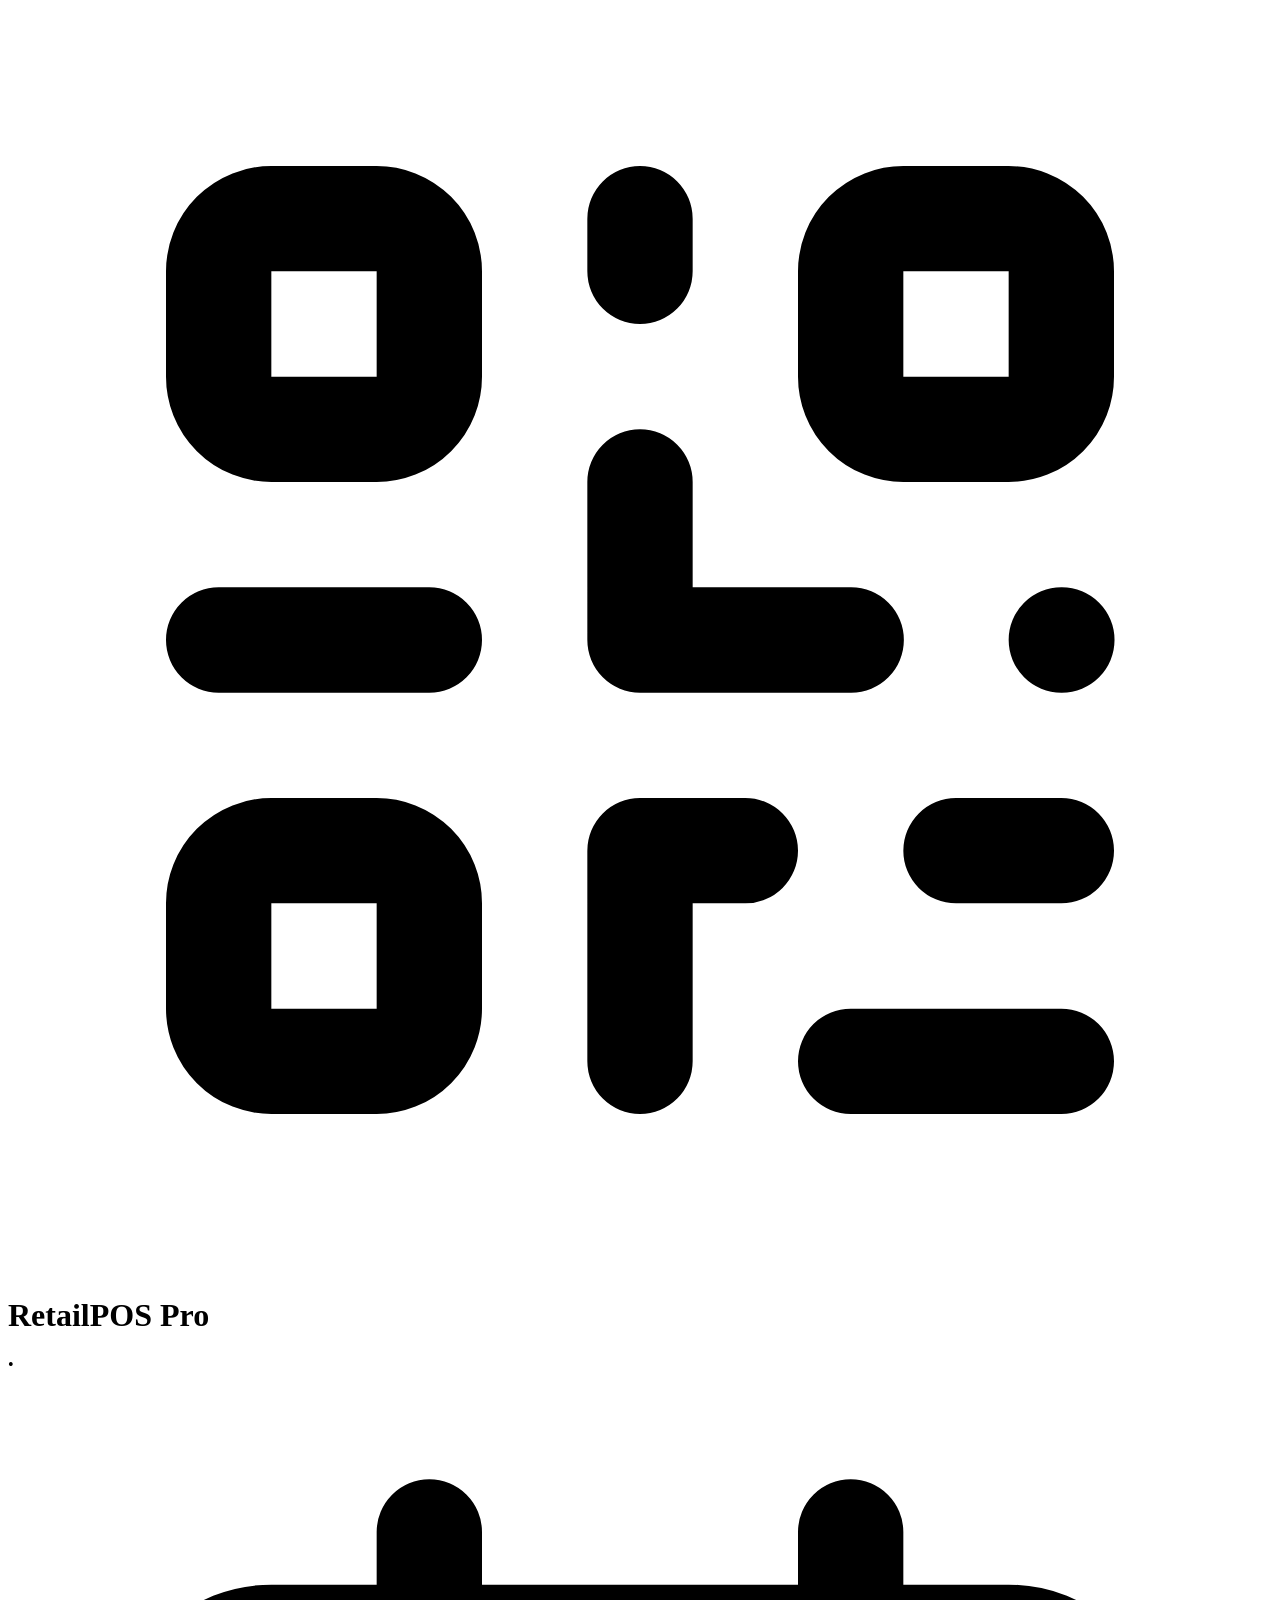
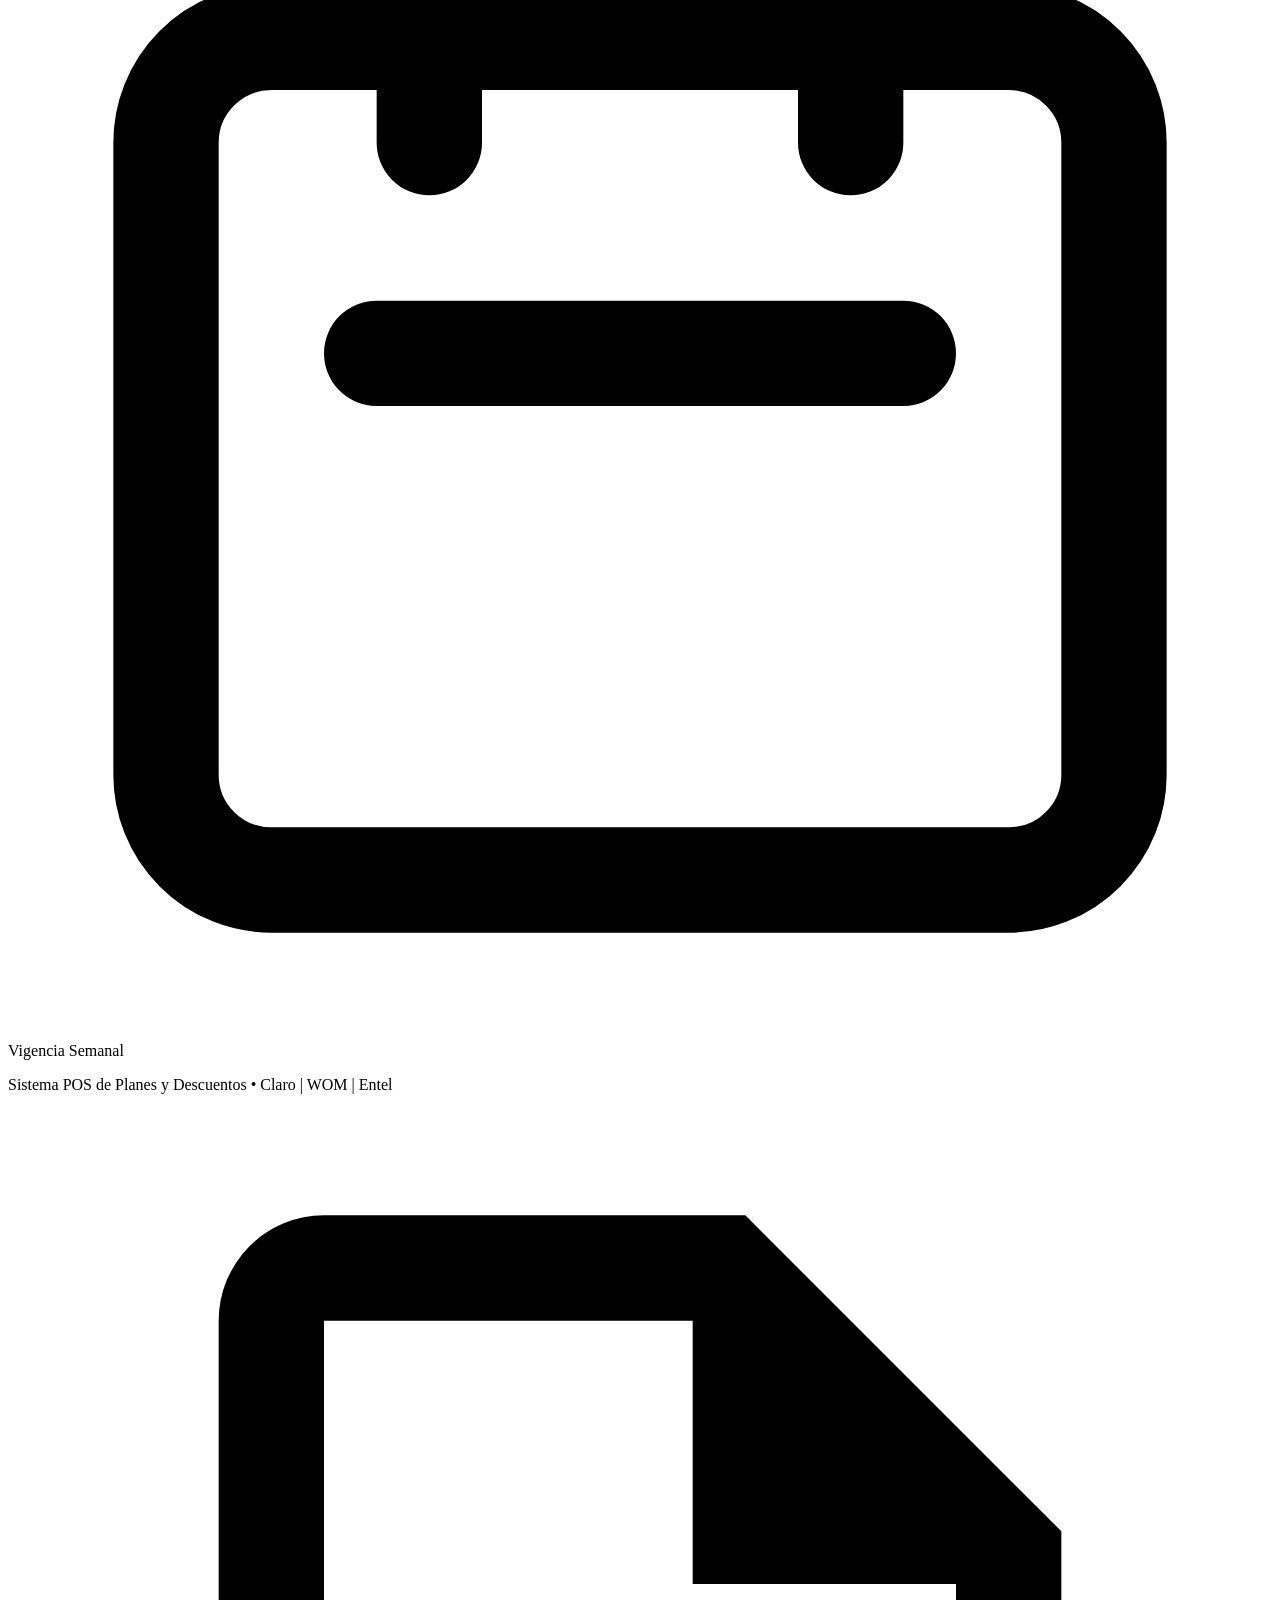
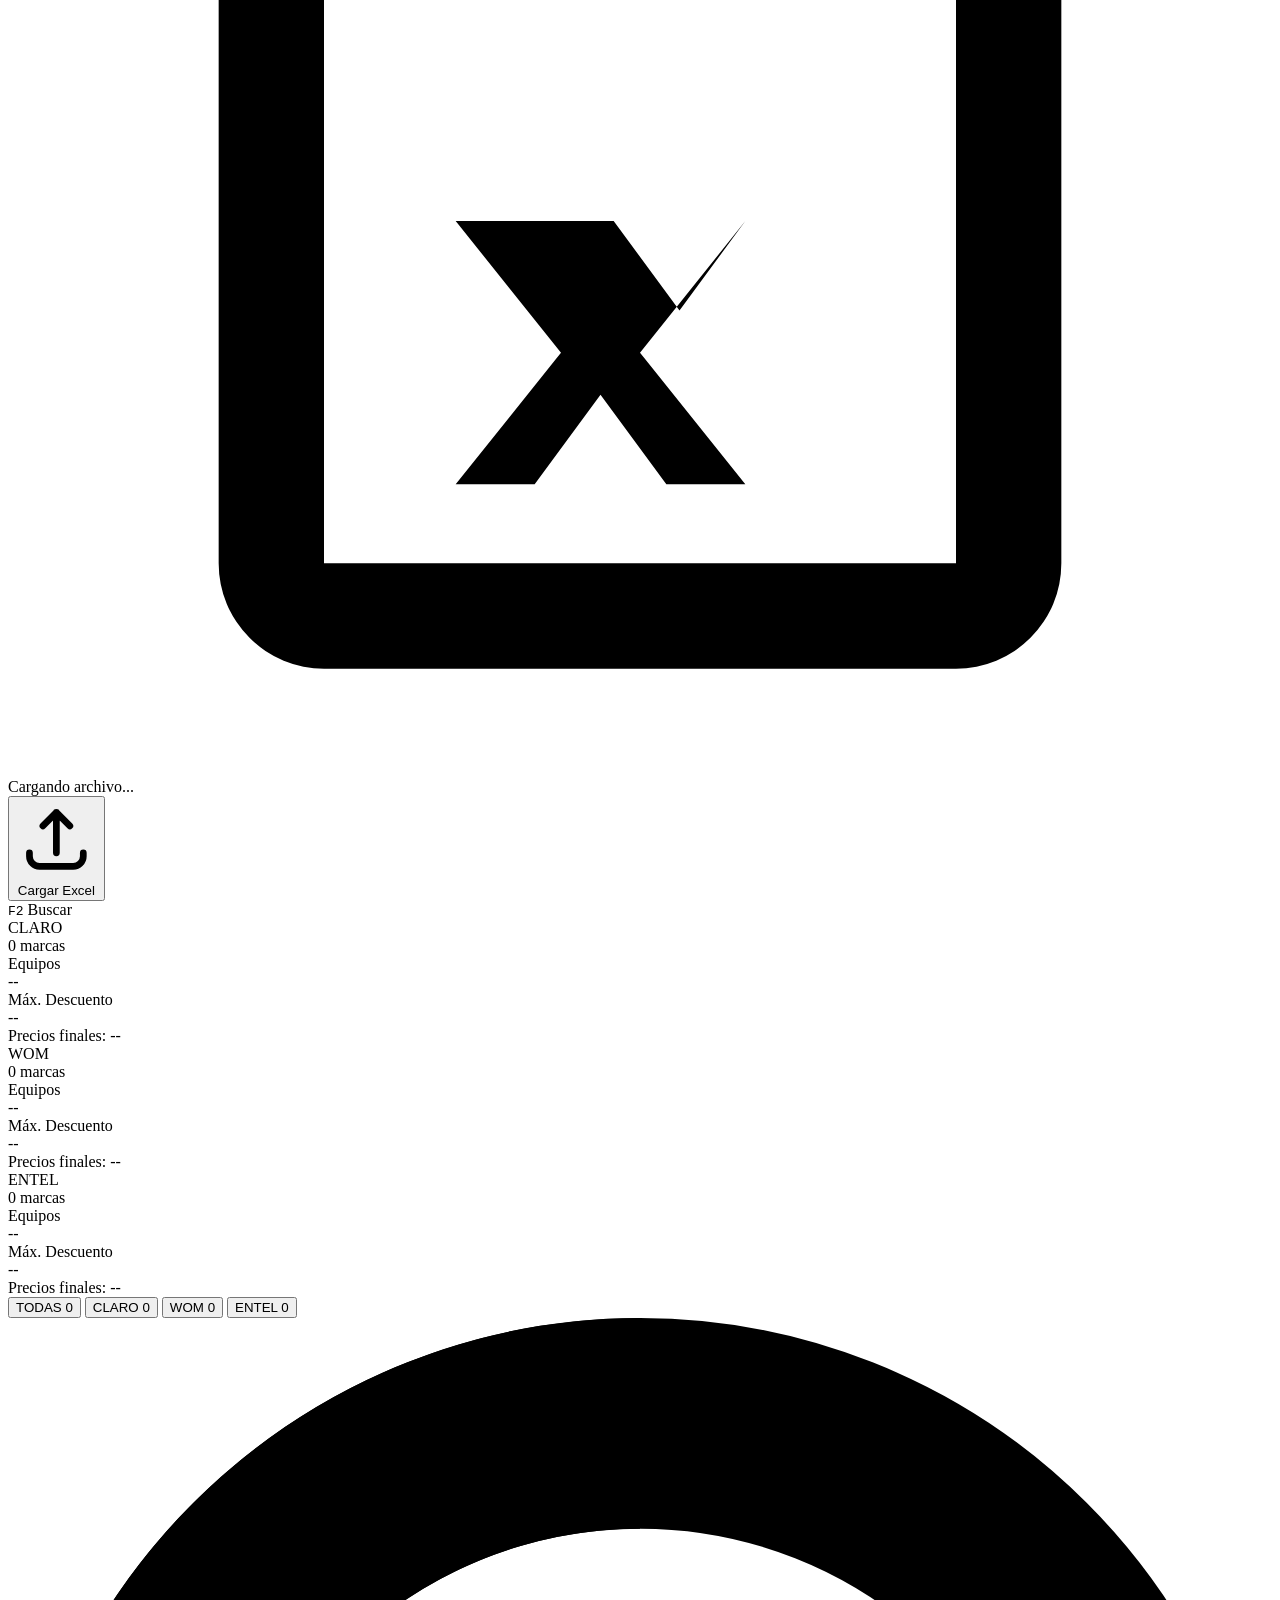
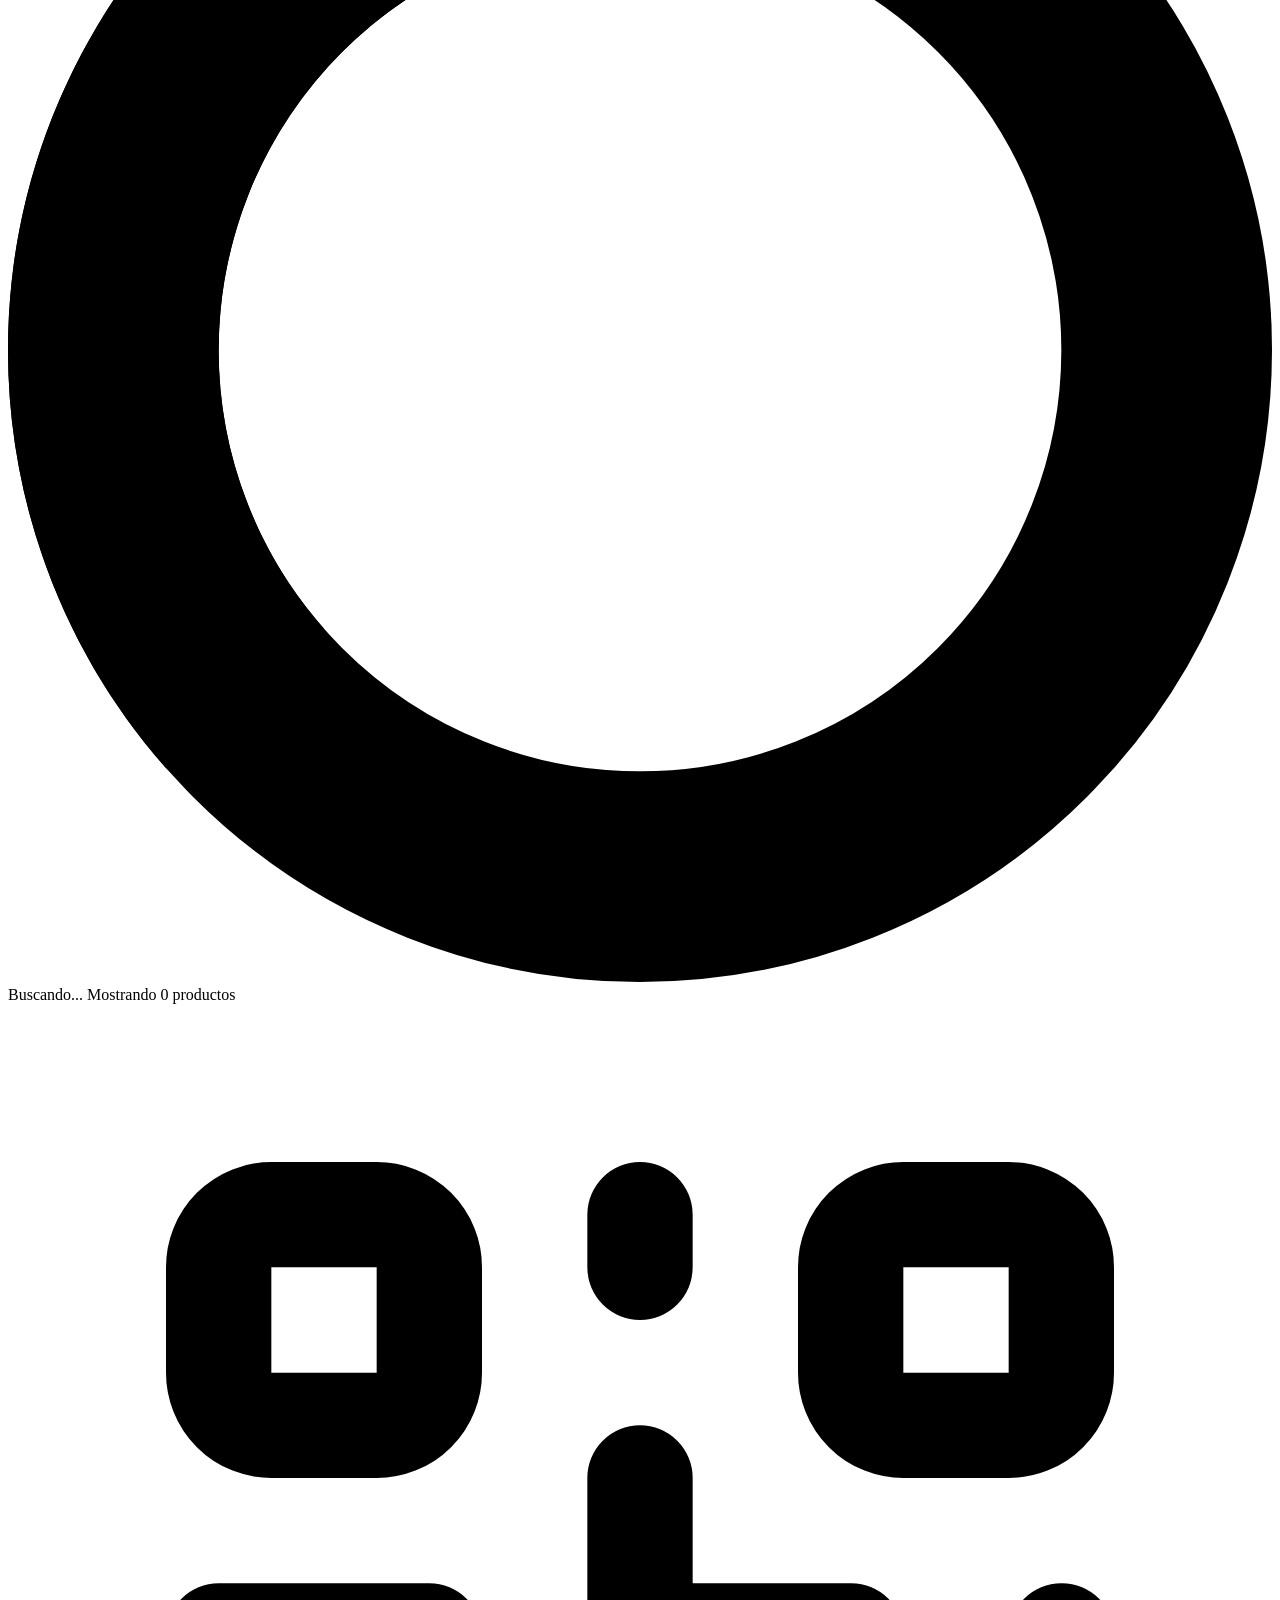
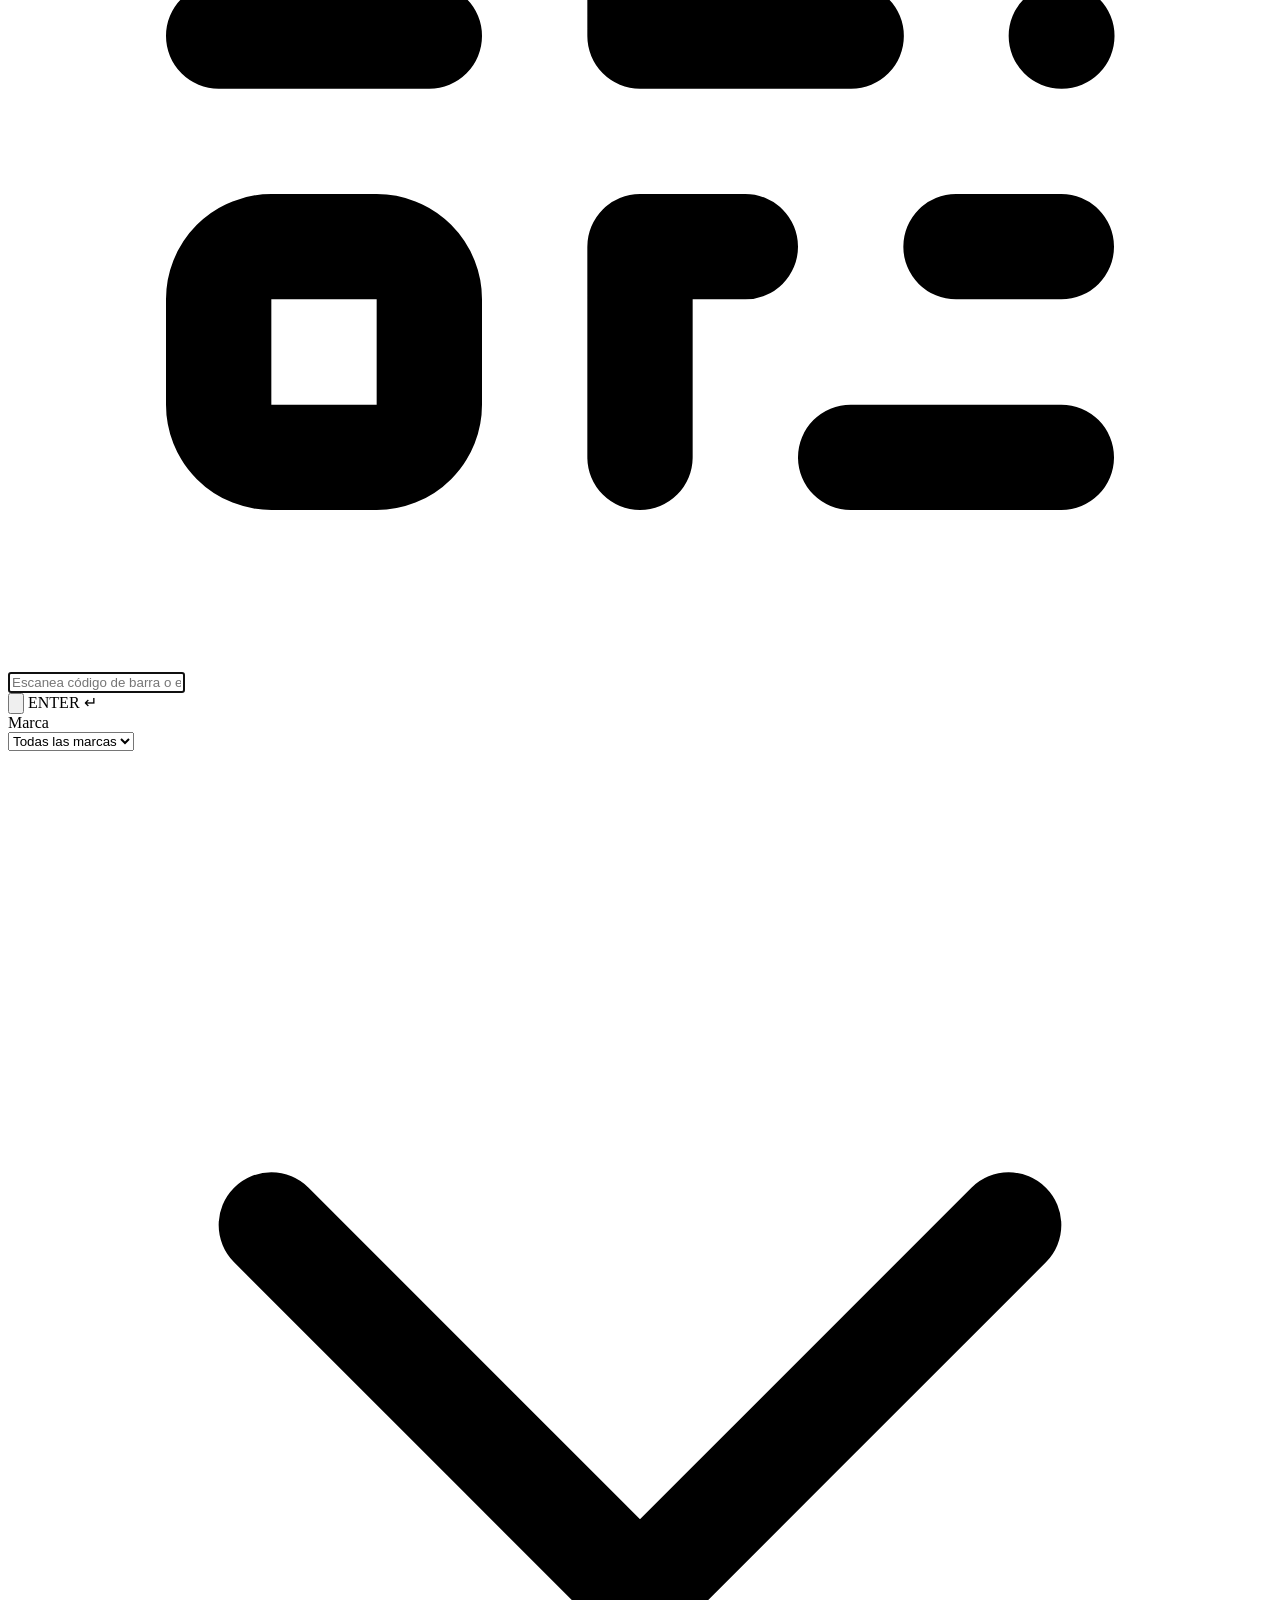
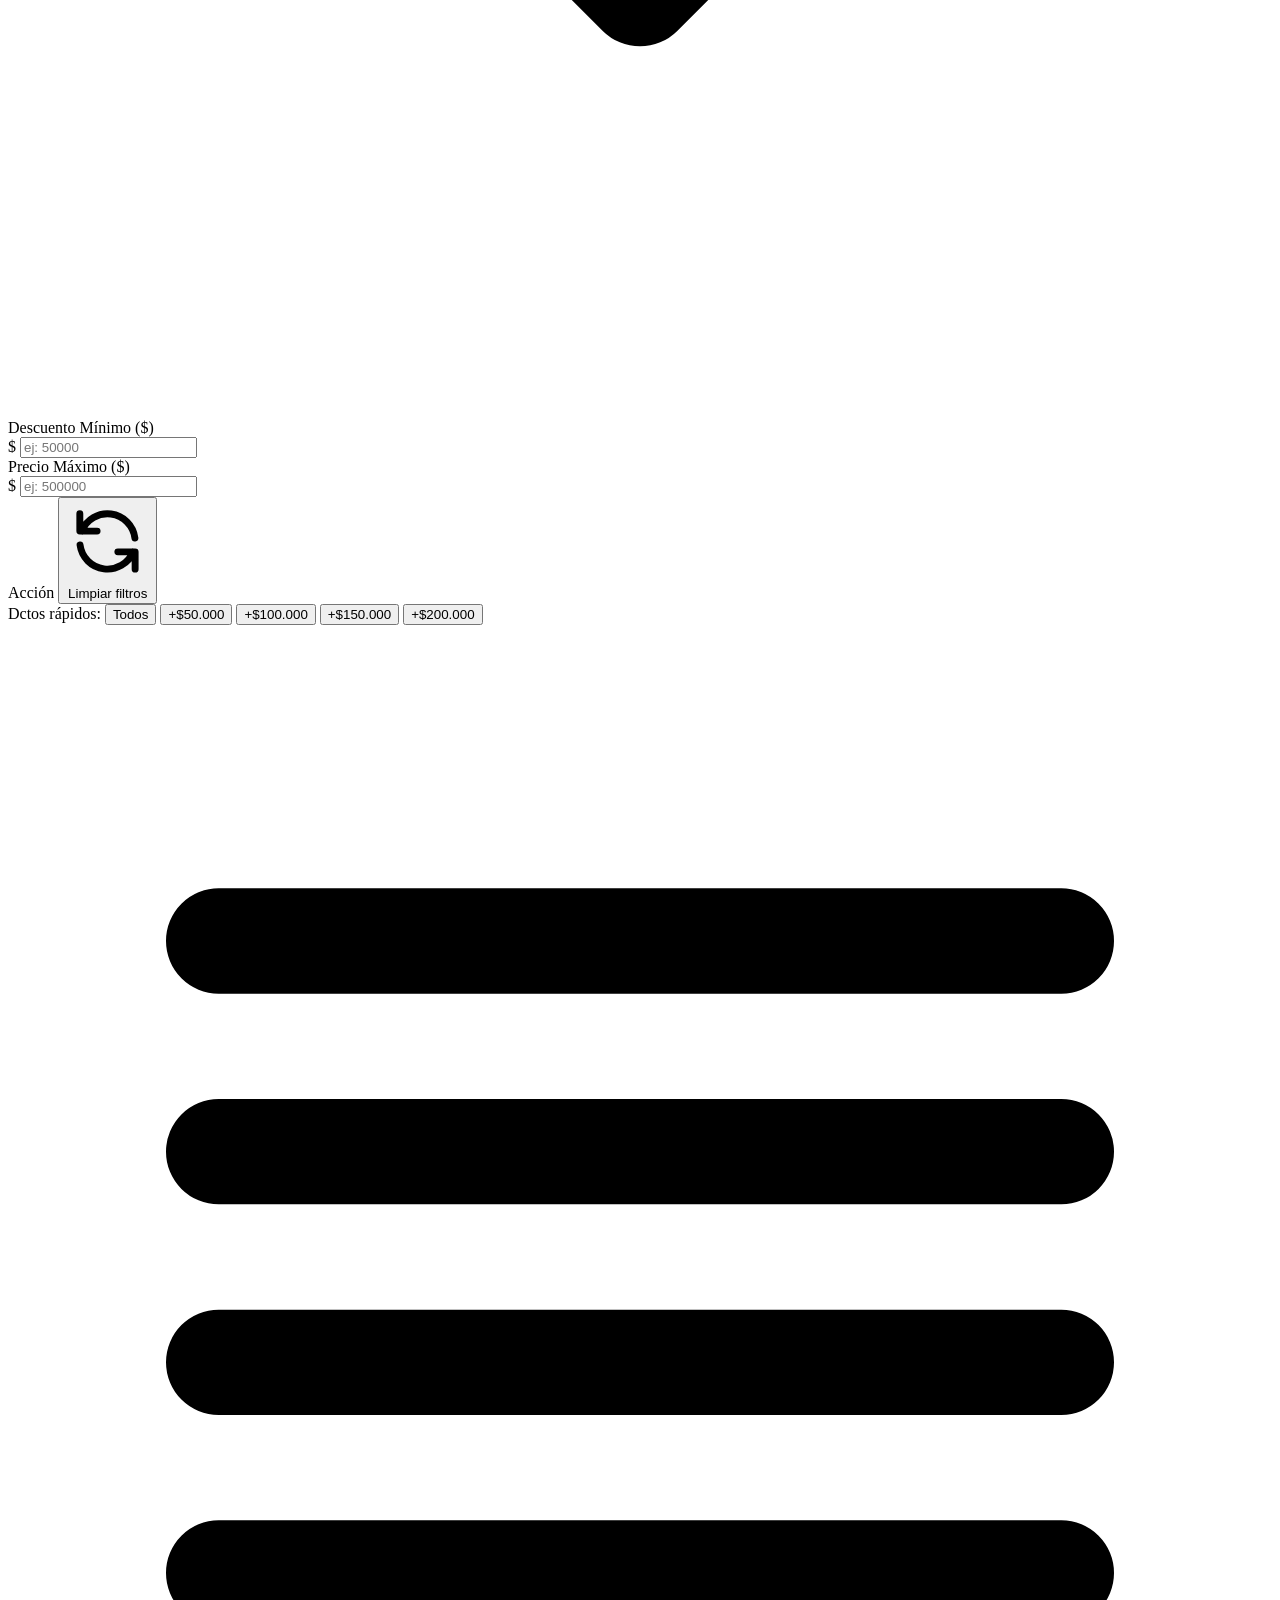
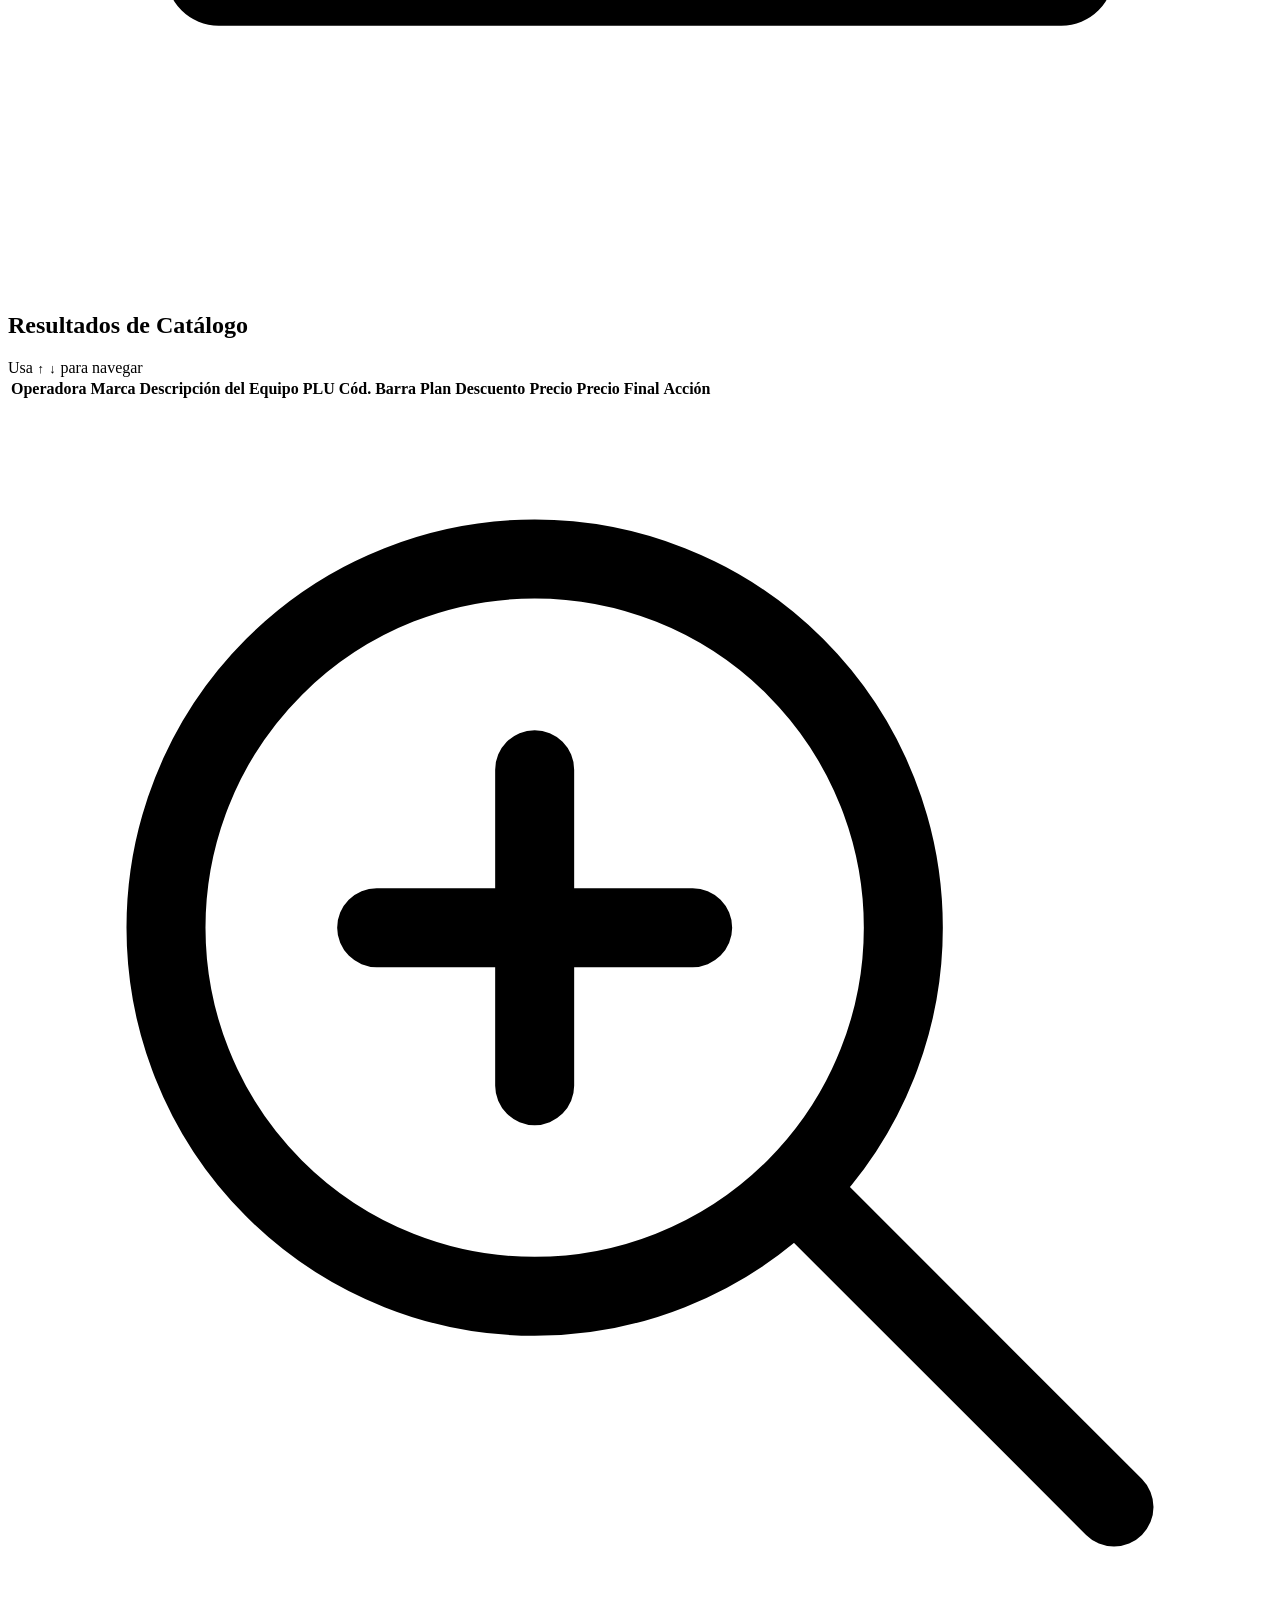
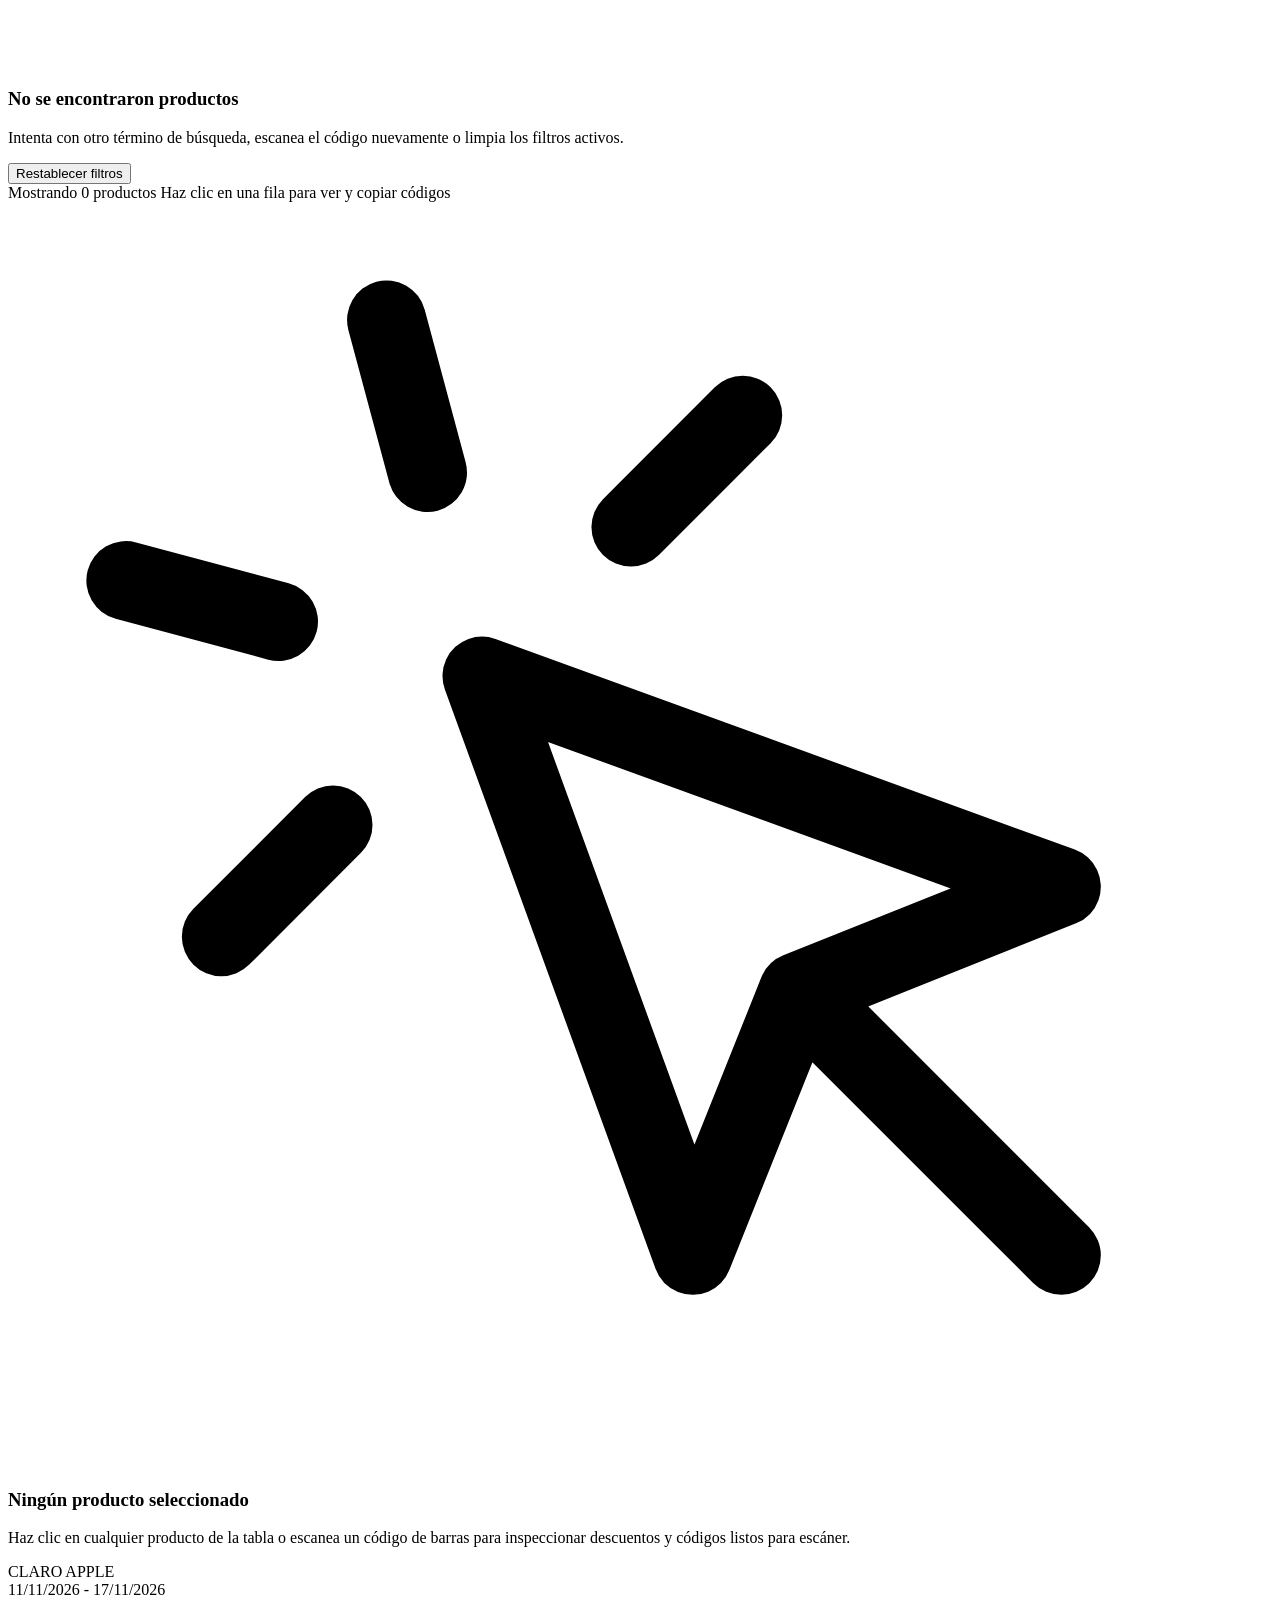
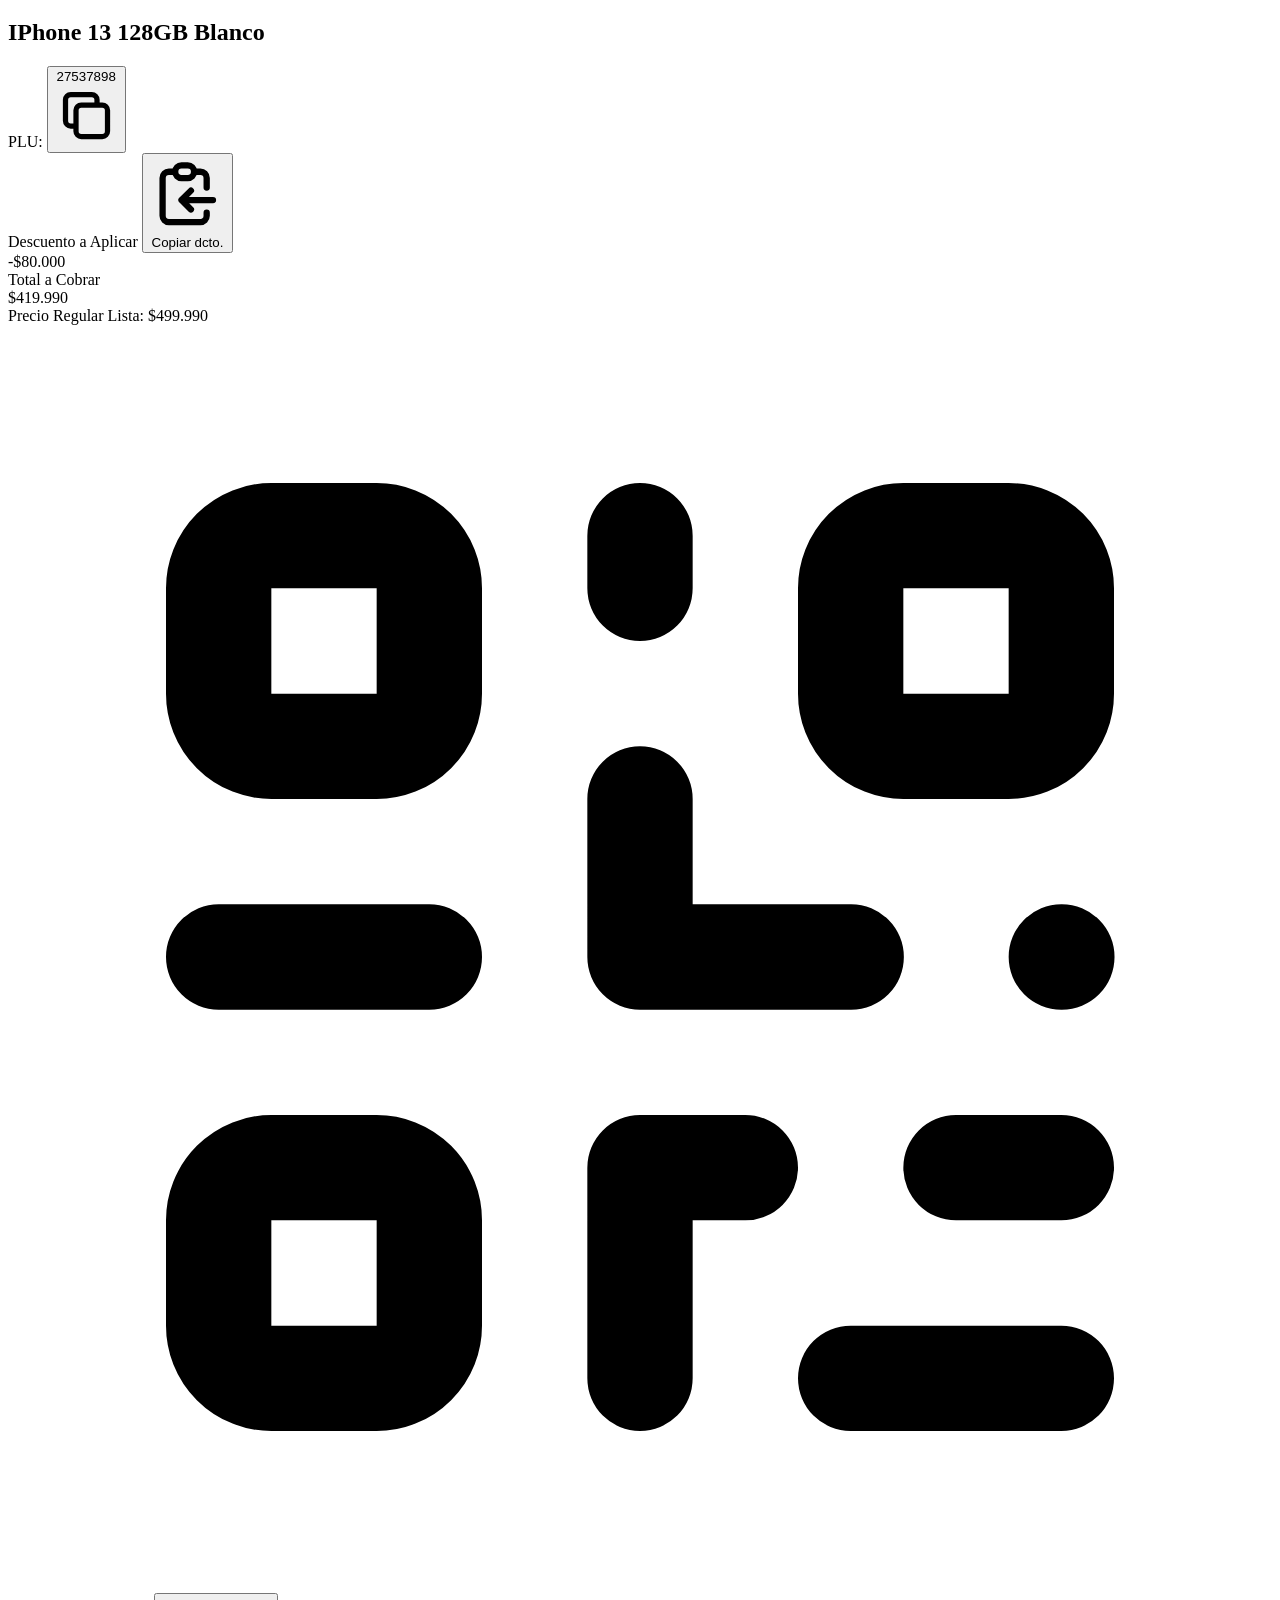
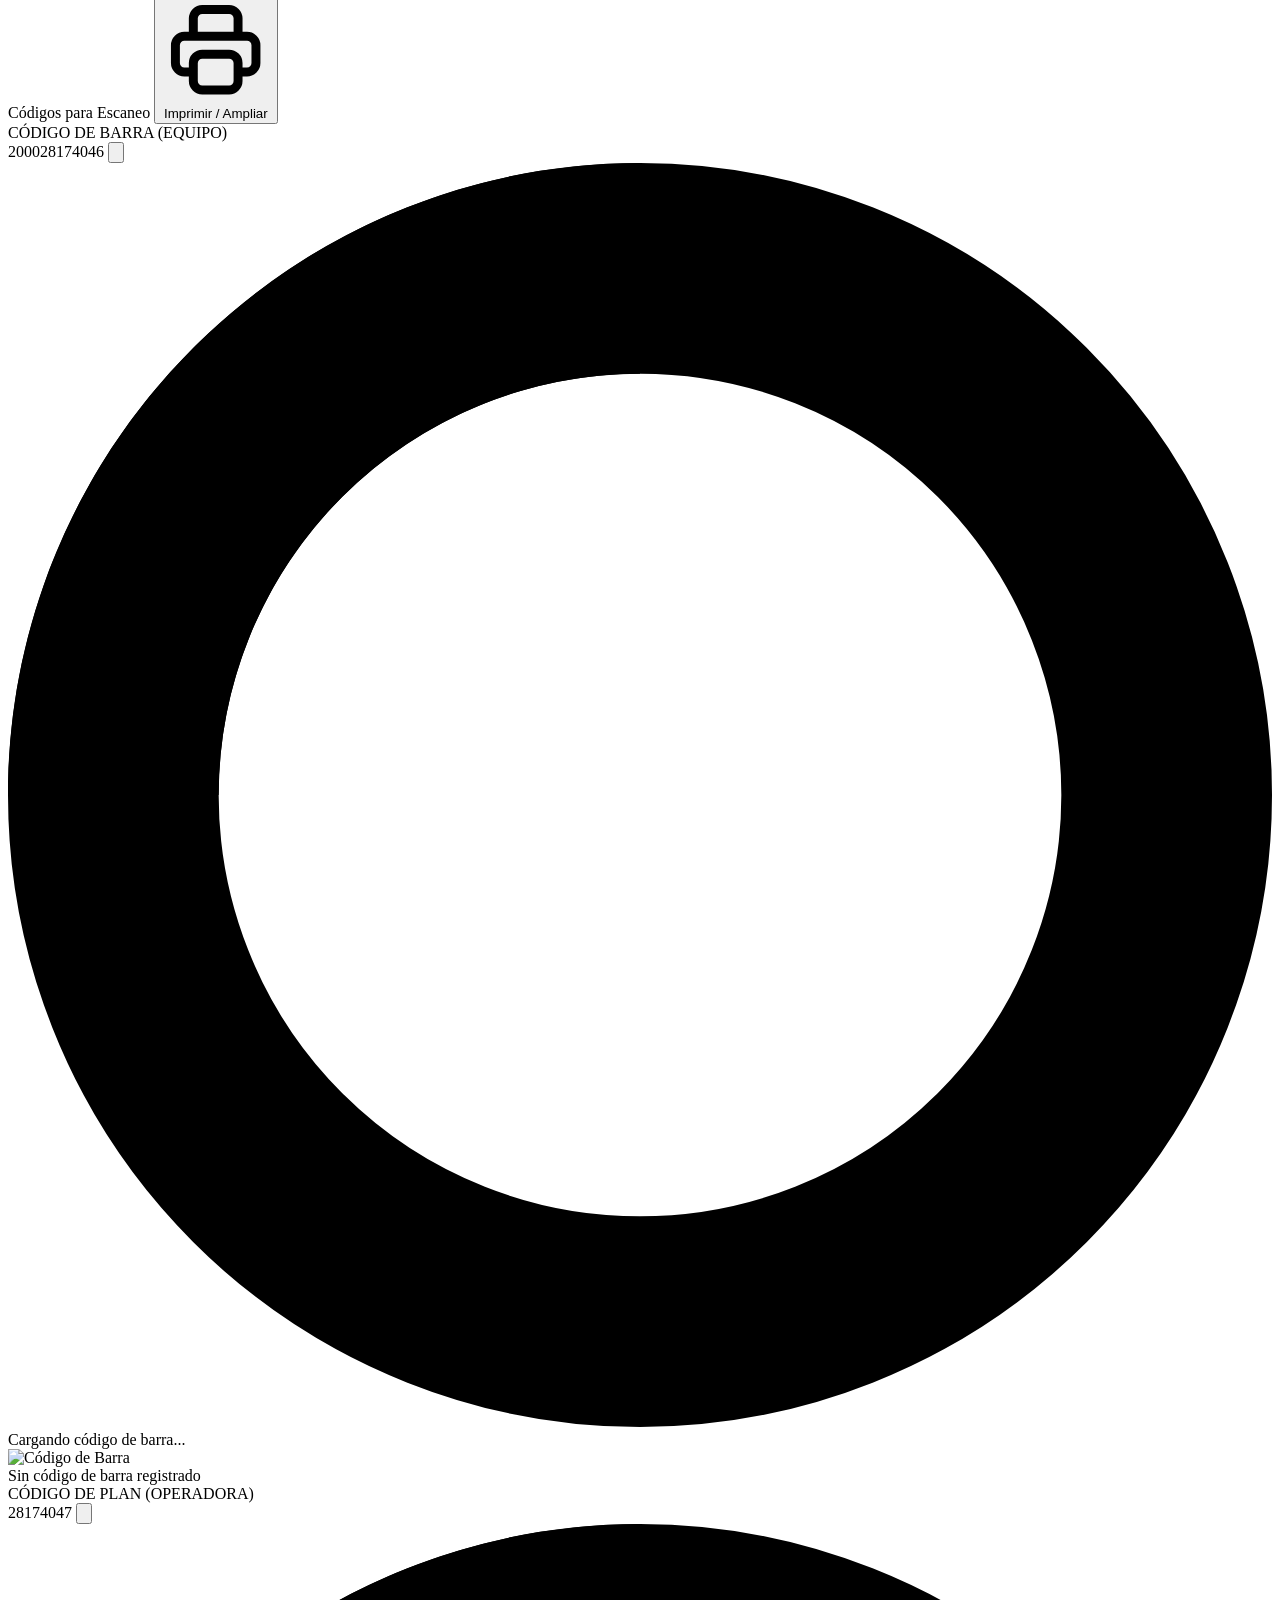
==== templates/index.html @ a67a4326 "feat: RetailPOS Pro PWA con soporte EAN-13, barcode dinámico y Vercel ready" ====
<!DOCTYPE html>
<html lang="es" class="h-full bg-slate-900">
<head>
  <meta charset="UTF-8">
  <meta name="viewport" content="width=device-width, initial-scale=1.0">
  <title>RetailPOS Pro - Gestión de Planes y Códigos</title>
  
  <!-- Google Fonts: Inter & JetBrains Mono -->
  <link rel="preconnect" href="https://fonts.googleapis.com">
  <link rel="preconnect" href="https://fonts.gstatic.com" crossorigin>
  <link href="https://fonts.googleapis.com/css2?family=Inter:wght@300;400;500;600;700;800&family=JetBrains+Mono:wght@400;500;600;700&display=swap" rel="stylesheet">

  <!-- Tailwind CSS CDN -->
  <script src="https://cdn.tailwindcss.com"></script>
  <script>
    tailwind.config = {
      darkMode: 'class',
      theme: {
        extend: {
          fontFamily: {
            sans: ['Inter', 'sans-serif'],
            mono: ['JetBrains Mono', 'monospace'],
          },
          colors: {
            claro: {
              DEFAULT: '#E8003D',
              light: '#FF1F5A',
              dark: '#B80030',
              bg: 'rgba(232, 0, 61, 0.12)',
              border: 'rgba(232, 0, 61, 0.35)',
            },
            wom: {
              DEFAULT: '#6B2D8B',
              light: '#8A3CB3',
              dark: '#52226B',
              bg: 'rgba(107, 45, 139, 0.15)',
              border: 'rgba(107, 45, 139, 0.4)',
            },
            entel: {
              DEFAULT: '#FF6B00',
              light: '#FF8533',
              dark: '#D45800',
              bg: 'rgba(255, 107, 0, 0.12)',
              border: 'rgba(255, 107, 0, 0.4)',
            }
          }
        }
      }
    }
  </script>

  <style>
    /* Custom Scrollbars */
    ::-webkit-scrollbar {
      width: 8px;
      height: 8px;
    }
    ::-webkit-scrollbar-track {
      background: #0f172a;
    }
    ::-webkit-scrollbar-thumb {
      background: #334155;
      border-radius: 4px;
    }
    ::-webkit-scrollbar-thumb:hover {
      background: #475569;
    }

    /* Crisp Barcode Display */
    .barcode-img {
      image-rendering: -webkit-optimize-contrast;
      image-rendering: crisp-edges;
    }

    /* Print Styles */
    @media print {
      body * {
        visibility: hidden !important;
      }
      #printModal, #printModal * {
        visibility: visible !important;
      }
      #printModal {
        position: fixed !important;
        left: 0 !important;
        top: 0 !important;
        width: 100vw !important;
        height: auto !important;
        margin: 0 !important;
        padding: 0 !important;
        background: #ffffff !important;
        color: #000000 !important;
        box-shadow: none !important;
        z-index: 999999 !important;
      }
      .no-print {
        display: none !important;
      }
      .print-only-container {
        padding: 20px !important;
        background: #ffffff !important;
        color: #000000 !important;
      }
      .barcode-box-print {
        border: 2px dashed #000000 !important;
        page-break-inside: avoid;
        background: #ffffff !important;
      }
    }

    /* Pulsing Dot Animation */
    @keyframes pulse-dot {
      0%, 100% { opacity: 1; transform: scale(1); }
      50% { opacity: 0.4; transform: scale(0.9); }
    }
    .status-pulse {
      animation: pulse-dot 2s cubic-bezier(0.4, 0, 0.6, 1) infinite;
    }
  </style>
</head>
<body class="h-full bg-slate-900 text-slate-100 flex flex-col font-sans selection:bg-rose-500 selection:text-white">

  <!-- ============================================================ -->
  <!-- 1. HEADER                                                    -->
  <!-- ============================================================ -->
  <header class="border-b border-slate-800 bg-slate-900/95 sticky top-0 z-30 backdrop-blur-md">
    <div class="max-w-[1720px] mx-auto px-4 sm:px-6 lg:px-8 h-16 flex items-center justify-between gap-4">
      
      <!-- Brand & Title -->
      <div class="flex items-center gap-3.5 min-w-0">
        <div class="w-10 h-10 rounded-xl bg-gradient-to-tr from-rose-600 via-purple-600 to-orange-500 flex items-center justify-center shadow-lg shadow-rose-900/30 flex-shrink-0">
          <svg class="w-6 h-6 text-white" fill="none" stroke="currentColor" viewBox="0 0 24 24">
            <path stroke-linecap="round" stroke-linejoin="round" stroke-width="2" d="M12 4v1m6 11h2m-6 0h-2v4m0-11v3m0 0h.01M12 12h4.01M16 20h4M4 12h4m12 0h.01M5 8h2a1 1 0 001-1V5a1 1 0 00-1-1H5a1 1 0 00-1 1v2a1 1 0 001 1zm12 0h2a1 1 0 001-1V5a1 1 0 00-1-1h-2a1 1 0 00-1 1v2a1 1 0 001 1zM5 20h2a1 1 0 001-1v-2a1 1 0 00-1-1H5a1 1 0 00-1 1v2a1 1 0 001 1z" />
          </svg>
        </div>
        <div class="truncate">
          <div class="flex items-center gap-2">
            <h1 class="text-xl font-extrabold tracking-tight text-white flex items-center gap-2">
              RetailPOS <span class="text-xs font-bold uppercase tracking-wider px-2 py-0.5 rounded-full bg-rose-500/20 text-rose-400 border border-rose-500/30">Pro</span>
            </h1>
            <span class="text-slate-500 hidden sm:inline">•</span>
            <span id="vigenciaHeader" class="text-xs font-medium text-slate-400 bg-slate-800/80 px-2.5 py-0.5 rounded-md border border-slate-700/60 hidden sm:inline-flex items-center gap-1.5">
              <svg class="w-3.5 h-3.5 text-slate-400" fill="none" stroke="currentColor" viewBox="0 0 24 24">
                <path stroke-linecap="round" stroke-linejoin="round" stroke-width="2" d="M8 7V3m8 4V3m-9 8h10M5 21h14a2 2 0 002-2V7a2 2 0 00-2-2H5a2 2 0 00-2 2v12a2 2 0 002 2z"/>
              </svg>
              <span>Vigencia Semanal</span>
            </span>
          </div>
          <p class="text-xs text-slate-400 truncate hidden md:block">Sistema POS de Planes y Descuentos • Claro | WOM | Entel</p>
        </div>
      </div>

      <!-- Center & Right: File Info, Excel Loader & Actions -->
      <div class="flex items-center gap-3">
        
        <!-- Active Excel Pill -->
        <div id="excelInfoPill" class="flex items-center gap-2 bg-slate-800/90 border border-slate-700 px-3 py-1.5 rounded-lg text-xs font-mono text-slate-300 max-w-[280px] sm:max-w-md truncate" title="Archivo Excel cargado">
          <span class="w-2 h-2 rounded-full bg-emerald-400 status-pulse flex-shrink-0"></span>
          <svg class="w-4 h-4 text-emerald-400 flex-shrink-0" fill="currentColor" viewBox="0 0 24 24">
            <path d="M14 2H6a2 2 0 0 0-2 2v16a2 2 0 0 0 2 2h12a2 2 0 0 0 2-2V8l-6-6zM6 20V4h7v5h5v11H6z"/>
            <path d="M8.5 13.5l2 2.5-2 2.5h1.5l1.25-1.7 1.25 1.7h1.5l-2-2.5 2-2.5H14l-1.25 1.7-1.25-1.7z"/>
          </svg>
          <span id="excelFileName" class="truncate font-sans font-medium text-slate-200">Cargando archivo...</span>
        </div>

        <!-- Button to Change Excel File -->
        <button 
          id="btnOpenExcelModal"
          class="flex items-center gap-2 bg-slate-800 hover:bg-slate-700 active:bg-slate-600 text-slate-200 hover:text-white border border-slate-700 hover:border-slate-600 px-3.5 py-1.5 rounded-lg text-xs font-semibold transition-all shadow-sm">
          <svg class="w-4 h-4 text-slate-400" fill="none" stroke="currentColor" viewBox="0 0 24 24">
            <path stroke-linecap="round" stroke-linejoin="round" stroke-width="2" d="M4 16v1a3 3 0 003 3h10a3 3 0 003-3v-1m-4-8l-4-4m0 0L8 8m4-4v12" />
          </svg>
          <span class="hidden sm:inline">Cargar Excel</span>
        </button>

        <!-- Focus hotkey indicator -->
        <div class="hidden xl:flex items-center gap-1.5 text-xs text-slate-400 bg-slate-800/60 border border-slate-700/60 px-2.5 py-1.5 rounded-lg font-mono">
          <kbd class="px-1.5 py-0.5 rounded bg-slate-700 text-slate-200 text-[10px] font-semibold border border-slate-600">F2</kbd>
          <span>Buscar</span>
        </div>
      </div>
    </div>
  </header>

  <!-- ============================================================ -->
  <!-- MAIN WRAPPER                                                 -->
  <!-- ============================================================ -->
  <main class="flex-1 max-w-[1720px] w-full mx-auto px-4 sm:px-6 lg:px-8 py-5 flex flex-col gap-5">

    <!-- ============================================================ -->
    <!-- 2. STATS CARDS ROW (3 Carriers)                              -->
    <!-- ============================================================ -->
    <section class="grid grid-cols-1 md:grid-cols-3 gap-4" id="statsSection">
      
      <!-- CLARO CARD -->
      <div 
        id="cardClaro"
        onclick="selectCarrierTab('CLARO')"
        class="group relative overflow-hidden bg-slate-800/90 hover:bg-slate-800 border border-slate-700/80 hover:border-claro/60 rounded-2xl p-4 transition-all duration-200 cursor-pointer shadow-lg hover:shadow-claro/10">
        <div class="absolute top-0 left-0 right-0 h-1 bg-claro"></div>
        <div class="flex items-center justify-between mb-3">
          <div class="flex items-center gap-2.5">
            <span class="w-3.5 h-3.5 rounded-full bg-claro shadow-sm shadow-claro/50"></span>
            <span class="text-sm font-extrabold tracking-wider text-claro uppercase">CLARO</span>
          </div>
          <span class="text-[11px] font-semibold px-2 py-0.5 rounded-full bg-claro-bg text-rose-300 border border-claro-border">
            <span id="claroBrandsCount">0</span> marcas
          </span>
        </div>
        
        <div class="grid grid-cols-3 gap-2 py-1">
          <div>
            <div class="text-[11px] font-medium text-slate-400 uppercase tracking-wider">Equipos</div>
            <div id="claroTotal" class="text-2xl font-black text-white font-mono mt-0.5">--</div>
          </div>
          <div class="col-span-2">
            <div class="text-[11px] font-medium text-slate-400 uppercase tracking-wider">Máx. Descuento</div>
            <div id="claroMaxDcto" class="text-xl font-extrabold text-emerald-400 font-mono mt-0.5">--</div>
          </div>
        </div>

        <div class="mt-2.5 pt-2.5 border-t border-slate-700/60 flex items-center justify-between text-xs">
          <span class="text-slate-400">Precios finales:</span>
          <span id="claroPriceRange" class="font-mono font-semibold text-slate-200">--</span>
        </div>
      </div>

      <!-- WOM CARD -->
      <div 
        id="cardWom"
        onclick="selectCarrierTab('WOM')"
        class="group relative overflow-hidden bg-slate-800/90 hover:bg-slate-800 border border-slate-700/80 hover:border-wom/60 rounded-2xl p-4 transition-all duration-200 cursor-pointer shadow-lg hover:shadow-wom/10">
        <div class="absolute top-0 left-0 right-0 h-1 bg-wom"></div>
        <div class="flex items-center justify-between mb-3">
          <div class="flex items-center gap-2.5">
            <span class="w-3.5 h-3.5 rounded-full bg-wom shadow-sm shadow-wom/50"></span>
            <span class="text-sm font-extrabold tracking-wider text-purple-400 uppercase">WOM</span>
          </div>
          <span class="text-[11px] font-semibold px-2 py-0.5 rounded-full bg-wom-bg text-purple-300 border border-wom-border">
            <span id="womBrandsCount">0</span> marcas
          </span>
        </div>

        <div class="grid grid-cols-3 gap-2 py-1">
          <div>
            <div class="text-[11px] font-medium text-slate-400 uppercase tracking-wider">Equipos</div>
            <div id="womTotal" class="text-2xl font-black text-white font-mono mt-0.5">--</div>
          </div>
          <div class="col-span-2">
            <div class="text-[11px] font-medium text-slate-400 uppercase tracking-wider">Máx. Descuento</div>
            <div id="womMaxDcto" class="text-xl font-extrabold text-emerald-400 font-mono mt-0.5">--</div>
          </div>
        </div>

        <div class="mt-2.5 pt-2.5 border-t border-slate-700/60 flex items-center justify-between text-xs">
          <span class="text-slate-400">Precios finales:</span>
          <span id="womPriceRange" class="font-mono font-semibold text-slate-200">--</span>
        </div>
      </div>

      <!-- ENTEL CARD -->
      <div 
        id="cardEntel"
        onclick="selectCarrierTab('ENTEL')"
        class="group relative overflow-hidden bg-slate-800/90 hover:bg-slate-800 border border-slate-700/80 hover:border-entel/60 rounded-2xl p-4 transition-all duration-200 cursor-pointer shadow-lg hover:shadow-entel/10">
        <div class="absolute top-0 left-0 right-0 h-1 bg-entel"></div>
        <div class="flex items-center justify-between mb-3">
          <div class="flex items-center gap-2.5">
            <span class="w-3.5 h-3.5 rounded-full bg-entel shadow-sm shadow-entel/50"></span>
            <span class="text-sm font-extrabold tracking-wider text-entel uppercase">ENTEL</span>
          </div>
          <span class="text-[11px] font-semibold px-2 py-0.5 rounded-full bg-entel-bg text-orange-300 border border-entel-border">
            <span id="entelBrandsCount">0</span> marcas
          </span>
        </div>

        <div class="grid grid-cols-3 gap-2 py-1">
          <div>
            <div class="text-[11px] font-medium text-slate-400 uppercase tracking-wider">Equipos</div>
            <div id="entelTotal" class="text-2xl font-black text-white font-mono mt-0.5">--</div>
          </div>
          <div class="col-span-2">
            <div class="text-[11px] font-medium text-slate-400 uppercase tracking-wider">Máx. Descuento</div>
            <div id="entelMaxDcto" class="text-xl font-extrabold text-emerald-400 font-mono mt-0.5">--</div>
          </div>
        </div>

        <div class="mt-2.5 pt-2.5 border-t border-slate-700/60 flex items-center justify-between text-xs">
          <span class="text-slate-400">Precios finales:</span>
          <span id="entelPriceRange" class="font-mono font-semibold text-slate-200">--</span>
        </div>
      </div>

    </section>

    <!-- ============================================================ -->
    <!-- 3. CARRIER TABS                                              -->
    <!-- ============================================================ -->
    <div class="flex items-center justify-between border-b border-slate-800 gap-2 flex-wrap">
      <nav class="flex space-x-1 sm:space-x-2" aria-label="Operadoras">
        
        <!-- Tab TODAS -->
        <button 
          id="tabTODAS"
          onclick="selectCarrierTab('')"
          class="carrier-tab px-4 py-2.5 text-sm font-bold rounded-t-xl transition-all flex items-center gap-2 border-b-2 text-white bg-slate-800 border-indigo-500 shadow-sm">
          <span>TODAS</span>
          <span id="badgeCountTODAS" class="text-xs px-2 py-0.5 rounded-full bg-slate-700 text-slate-300 font-mono">0</span>
        </button>

        <!-- Tab CLARO -->
        <button 
          id="tabCLARO"
          onclick="selectCarrierTab('CLARO')"
          class="carrier-tab px-4 py-2.5 text-sm font-bold rounded-t-xl transition-all flex items-center gap-2 border-b-2 border-transparent text-slate-400 hover:text-white hover:bg-slate-800/50">
          <span class="w-2.5 h-2.5 rounded-full bg-claro"></span>
          <span>CLARO</span>
          <span id="badgeCountCLARO" class="text-xs px-2 py-0.5 rounded-full bg-slate-800 text-slate-400 font-mono">0</span>
        </button>

        <!-- Tab WOM -->
        <button 
          id="tabWOM"
          onclick="selectCarrierTab('WOM')"
          class="carrier-tab px-4 py-2.5 text-sm font-bold rounded-t-xl transition-all flex items-center gap-2 border-b-2 border-transparent text-slate-400 hover:text-white hover:bg-slate-800/50">
          <span class="w-2.5 h-2.5 rounded-full bg-wom"></span>
          <span>WOM</span>
          <span id="badgeCountWOM" class="text-xs px-2 py-0.5 rounded-full bg-slate-800 text-slate-400 font-mono">0</span>
        </button>

        <!-- Tab ENTEL -->
        <button 
          id="tabENTEL"
          onclick="selectCarrierTab('ENTEL')"
          class="carrier-tab px-4 py-2.5 text-sm font-bold rounded-t-xl transition-all flex items-center gap-2 border-b-2 border-transparent text-slate-400 hover:text-white hover:bg-slate-800/50">
          <span class="w-2.5 h-2.5 rounded-full bg-entel"></span>
          <span>ENTEL</span>
          <span id="badgeCountENTEL" class="text-xs px-2 py-0.5 rounded-full bg-slate-800 text-slate-400 font-mono">0</span>
        </button>

      </nav>

      <!-- Results Count Status -->
      <div class="text-xs font-medium text-slate-400 py-2 flex items-center gap-2">
        <span id="loadingIndicator" class="hidden items-center gap-1.5 text-rose-400">
          <svg class="animate-spin h-3.5 w-3.5 text-rose-500" fill="none" viewBox="0 0 24 24">
            <circle class="opacity-25" cx="12" cy="12" r="10" stroke="currentColor" stroke-width="4"></circle>
            <path class="opacity-75" fill="currentColor" d="M4 12a8 8 0 018-8V0C5.373 0 0 5.373 0 12h4zm2 5.291A7.962 7.962 0 014 12H0c0 3.042 1.135 5.824 3 7.938l3-2.647z"></path>
          </svg>
          Buscando...
        </span>
        <span id="resultsCounter" class="font-mono text-slate-300">Cargando catálogo...</span>
      </div>
    </div>

    <!-- ============================================================ -->
    <!-- 4. SEARCH & FILTERS BAR                                      -->
    <!-- ============================================================ -->
    <div class="bg-slate-800/90 border border-slate-700/80 rounded-2xl p-4 shadow-xl flex flex-col gap-3.5">
      
      <!-- Primary Search Input (Full Width, Scanner Ready) -->
      <div class="relative flex items-center">
        <!-- Scanner Icon -->
        <div class="absolute left-4 flex items-center pointer-events-none text-slate-400">
          <svg class="w-6 h-6 text-rose-500" fill="none" stroke="currentColor" viewBox="0 0 24 24">
            <path stroke-linecap="round" stroke-linejoin="round" stroke-width="2" d="M12 4v1m6 11h2m-6 0h-2v4m0-11v3m0 0h.01M12 12h4.01M16 20h4M4 12h4m12 0h.01M5 8h2a1 1 0 001-1V5a1 1 0 00-1-1H5a1 1 0 00-1 1v2a1 1 0 001 1zm12 0h2a1 1 0 001-1V5a1 1 0 00-1-1h-2a1 1 0 00-1 1v2a1 1 0 001 1zM5 20h2a1 1 0 001-1v-2a1 1 0 00-1-1H5a1 1 0 00-1 1v2a1 1 0 001 1z" />
          </svg>
        </div>

        <input 
          type="text" 
          id="searchInput" 
          autofocus
          autocomplete="off"
          spellcheck="false"
          placeholder="Escanea código de barra o escribe modelo / PLU / marca... (Enter para escanear)"
          class="w-full h-14 pl-14 pr-24 rounded-xl bg-slate-900 border-2 border-slate-700 focus:border-rose-500 focus:ring-4 focus:ring-rose-500/20 text-white placeholder-slate-400 text-base md:text-lg font-medium transition-all shadow-inner outline-none">

        <!-- Clear / Action buttons inside input -->
        <div class="absolute right-3.5 flex items-center gap-2">
          <button 
            id="btnClearSearch" 
            type="button"
            onclick="clearSearchInput()"
            class="hidden p-1.5 rounded-lg text-slate-400 hover:text-white hover:bg-slate-800 transition-colors"
            title="Limpiar búsqueda">
            <svg class="w-5 h-5" fill="none" stroke="currentColor" viewBox="0 0 24 24">
              <path stroke-linecap="round" stroke-linejoin="round" stroke-width="2" d="M6 18L18 6M6 6l12 12"/>
            </svg>
          </button>
          <span class="hidden sm:inline-flex items-center px-2 py-1 rounded bg-slate-800 border border-slate-700 text-[11px] font-mono text-slate-400 font-semibold">
            ENTER ↵
          </span>
        </div>
      </div>

      <!-- Secondary Filters Row -->
      <div class="grid grid-cols-1 sm:grid-cols-2 lg:grid-cols-4 gap-3 items-center">
        
        <!-- Brand Dropdown -->
        <div class="flex flex-col">
          <label for="brandFilter" class="text-[11px] font-semibold text-slate-400 uppercase tracking-wider mb-1">Marca</label>
          <div class="relative">
            <select 
              id="brandFilter" 
              class="w-full h-10 px-3 pr-8 rounded-lg bg-slate-900 border border-slate-700 focus:border-rose-500 text-sm text-slate-200 outline-none appearance-none cursor-pointer">
              <option value="">Todas las marcas</option>
            </select>
            <div class="absolute right-3 top-3 pointer-events-none text-slate-400">
              <svg class="w-4 h-4" fill="none" stroke="currentColor" viewBox="0 0 24 24">
                <path stroke-linecap="round" stroke-linejoin="round" stroke-width="2" d="M19 9l-7 7-7-7" />
              </svg>
            </div>
          </div>
        </div>

        <!-- Min Discount Input -->
        <div class="flex flex-col">
          <label for="minDctoFilter" class="text-[11px] font-semibold text-slate-400 uppercase tracking-wider mb-1">Descuento Mínimo ($)</label>
          <div class="relative">
            <span class="absolute left-3 top-2.5 text-slate-500 font-mono text-sm">$</span>
            <input 
              type="number" 
              id="minDctoFilter" 
              step="5000"
              placeholder="ej: 50000" 
              class="w-full h-10 pl-7 pr-3 rounded-lg bg-slate-900 border border-slate-700 focus:border-emerald-500 text-sm font-mono text-emerald-400 placeholder-slate-500 outline-none">
          </div>
        </div>

        <!-- Max Price Input -->
        <div class="flex flex-col">
          <label for="maxPriceFilter" class="text-[11px] font-semibold text-slate-400 uppercase tracking-wider mb-1">Precio Máximo ($)</label>
          <div class="relative">
            <span class="absolute left-3 top-2.5 text-slate-500 font-mono text-sm">$</span>
            <input 
              type="number" 
              id="maxPriceFilter" 
              step="10000"
              placeholder="ej: 500000" 
              class="w-full h-10 pl-7 pr-3 rounded-lg bg-slate-900 border border-slate-700 focus:border-rose-500 text-sm font-mono text-slate-200 placeholder-slate-500 outline-none">
          </div>
        </div>

        <!-- Reset Button -->
        <div class="flex flex-col justify-end">
          <label class="text-[11px] font-semibold text-transparent uppercase tracking-wider mb-1 select-none">Acción</label>
          <button 
            type="button" 
            onclick="resetAllFilters()"
            class="w-full h-10 px-4 rounded-lg bg-slate-700/80 hover:bg-slate-700 active:bg-slate-600 text-slate-200 hover:text-white border border-slate-600 text-sm font-semibold transition-colors flex items-center justify-center gap-2">
            <svg class="w-4 h-4 text-slate-400" fill="none" stroke="currentColor" viewBox="0 0 24 24">
              <path stroke-linecap="round" stroke-linejoin="round" stroke-width="2" d="M4 4v5h.582m15.356 2A8.001 8.001 0 004.582 9m0 0H9m11 11v-5h-.581m0 0a8.003 8.003 0 01-15.357-2m15.357 2H15" />
            </svg>
            <span>Limpiar filtros</span>
          </button>
        </div>

      </div>

      <!-- Quick Discount Presets -->
      <div class="flex items-center gap-2 pt-1 overflow-x-auto text-xs text-slate-400">
        <span class="font-medium text-slate-500 flex-shrink-0">Dctos rápidos:</span>
        <button type="button" onclick="setQuickDiscount(0)" class="px-2.5 py-1 rounded bg-slate-900 hover:bg-slate-700 border border-slate-700 hover:border-slate-600 text-slate-300">Todos</button>
        <button type="button" onclick="setQuickDiscount(50000)" class="px-2.5 py-1 rounded bg-slate-900 hover:bg-slate-700 border border-slate-700 hover:border-emerald-700/60 text-emerald-400 font-mono">+$50.000</button>
        <button type="button" onclick="setQuickDiscount(100000)" class="px-2.5 py-1 rounded bg-slate-900 hover:bg-slate-700 border border-slate-700 hover:border-emerald-700/60 text-emerald-400 font-mono">+$100.000</button>
        <button type="button" onclick="setQuickDiscount(150000)" class="px-2.5 py-1 rounded bg-slate-900 hover:bg-slate-700 border border-slate-700 hover:border-emerald-700/60 text-emerald-400 font-mono">+$150.000</button>
        <button type="button" onclick="setQuickDiscount(200000)" class="px-2.5 py-1 rounded bg-slate-900 hover:bg-slate-700 border border-slate-700 hover:border-emerald-700/60 text-emerald-400 font-mono">+$200.000</button>
      </div>

    </div>

    <!-- ============================================================ -->
    <!-- 5 & 6. MAIN WORKSPACE (RESULTS TABLE + DETAIL PANEL)         -->
    <!-- ============================================================ -->
    <div class="grid grid-cols-1 xl:grid-cols-12 gap-6 items-start pb-8">
      
      <!-- ============================================================ -->
      <!-- LEFT: RESULTS TABLE (7 cols on XL)                          -->
      <!-- ============================================================ -->
      <section class="xl:col-span-8 bg-slate-800/90 border border-slate-700/80 rounded-2xl shadow-xl overflow-hidden flex flex-col">
        
        <!-- Table Header Bar -->
        <div class="px-5 py-3.5 border-b border-slate-700/80 flex items-center justify-between bg-slate-800">
          <div class="flex items-center gap-2">
            <svg class="w-5 h-5 text-slate-400" fill="none" stroke="currentColor" viewBox="0 0 24 24">
              <path stroke-linecap="round" stroke-linejoin="round" stroke-width="2" d="M4 6h16M4 10h16M4 14h16M4 18h16" />
            </svg>
            <h2 class="text-sm font-bold text-slate-200 uppercase tracking-wider">Resultados de Catálogo</h2>
          </div>
          <div class="text-xs text-slate-400 flex items-center gap-2">
            <span>Usa <kbd class="px-1 py-0.5 rounded bg-slate-900 border border-slate-700 text-slate-300 font-mono">↑</kbd> <kbd class="px-1 py-0.5 rounded bg-slate-900 border border-slate-700 text-slate-300 font-mono">↓</kbd> para navegar</span>
          </div>
        </div>

        <!-- Scrollable Table Container -->
        <div class="overflow-x-auto max-h-[640px] overflow-y-auto" id="tableContainer">
          <table class="w-full text-left border-collapse" id="productsTable">
            <thead class="bg-slate-900/95 sticky top-0 z-20 text-[11px] font-bold text-slate-400 uppercase tracking-wider border-b border-slate-700/80 backdrop-blur-sm">
              <tr>
                <th class="py-3 px-3.5">Operadora</th>
                <th class="py-3 px-3">Marca</th>
                <th class="py-3 px-4">Descripción del Equipo</th>
                <th class="py-3 px-3 font-mono">PLU</th>
                <th class="py-3 px-3 font-mono">Cód. Barra</th>
                <th class="py-3 px-3 font-mono">Plan</th>
                <th class="py-3 px-3 text-right">Descuento</th>
                <th class="py-3 px-3 text-right">Precio</th>
                <th class="py-3 px-3 text-right">Precio Final</th>
                <th class="py-3 px-3.5 text-center">Acción</th>
              </tr>
            </thead>
            <tbody id="tableBody" class="divide-y divide-slate-700/50 text-xs text-slate-300">
              <!-- Dynamically populated rows -->
            </tbody>
          </table>

          <!-- Empty State -->
          <div id="emptyState" class="hidden py-16 px-4 text-center flex-col items-center justify-center">
            <div class="w-16 h-16 rounded-2xl bg-slate-800 border border-slate-700 flex items-center justify-center text-slate-500 mb-3 mx-auto">
              <svg class="w-8 h-8" fill="none" stroke="currentColor" viewBox="0 0 24 24">
                <path stroke-linecap="round" stroke-linejoin="round" stroke-width="1.5" d="M21 21l-6-6m2-5a7 7 0 11-14 0 7 7 0 0114 0zM10 7v3m0 0v3m0-3h3m-3 0H7" />
              </svg>
            </div>
            <h3 class="text-base font-bold text-slate-200">No se encontraron productos</h3>
            <p class="text-xs text-slate-400 max-w-sm mx-auto mt-1">Intenta con otro término de búsqueda, escanea el código nuevamente o limpia los filtros activos.</p>
            <button 
              onclick="resetAllFilters()" 
              class="mt-4 px-4 py-2 rounded-lg bg-rose-600 hover:bg-rose-500 text-white font-medium text-xs transition-colors shadow-md">
              Restablecer filtros
            </button>
          </div>

          <!-- Loading Skeleton -->
          <div id="tableSkeleton" class="py-12 px-4 text-center">
            <div class="animate-pulse flex flex-col gap-3">
              <div class="h-8 bg-slate-700/50 rounded-lg w-full"></div>
              <div class="h-8 bg-slate-700/40 rounded-lg w-full"></div>
              <div class="h-8 bg-slate-700/50 rounded-lg w-full"></div>
              <div class="h-8 bg-slate-700/40 rounded-lg w-full"></div>
              <div class="h-8 bg-slate-700/50 rounded-lg w-full"></div>
            </div>
          </div>
        </div>

        <!-- Table Footer / Count -->
        <div class="px-5 py-3 border-t border-slate-700/80 bg-slate-800/80 text-xs text-slate-400 flex items-center justify-between">
          <span id="footerCount">Mostrando 0 productos</span>
          <span class="text-slate-500">Haz clic en una fila para ver y copiar códigos</span>
        </div>

      </section>

      <!-- ============================================================ -->
      <!-- RIGHT: PRODUCT DETAIL PANEL (5 cols on XL, Sticky)          -->
      <!-- ============================================================ -->
      <aside class="xl:col-span-4 xl:sticky xl:top-20 flex flex-col gap-4">
        
        <!-- Detail Card -->
        <div id="detailPanel" class="bg-slate-800/90 border border-slate-700/80 rounded-2xl p-5 shadow-2xl flex flex-col gap-5">
          
          <!-- State: No Product Selected -->
          <div id="noSelectionState" class="py-14 px-4 text-center flex flex-col items-center justify-center">
            <div class="w-16 h-16 rounded-2xl bg-slate-900/80 border border-slate-700/80 flex items-center justify-center text-slate-500 mb-4">
              <svg class="w-8 h-8 text-slate-400" fill="none" stroke="currentColor" viewBox="0 0 24 24">
                <path stroke-linecap="round" stroke-linejoin="round" stroke-width="1.5" d="M15 15l-2 5L9 9l11 4-5 2zm0 0l5 5M7.188 2.239l.777 2.897M5.136 7.965l-2.898-.777M13.95 4.05l-2.122 2.122m-5.657 5.656l-2.12 2.122" />
              </svg>
            </div>
            <h3 class="text-base font-bold text-slate-200">Ningún producto seleccionado</h3>
            <p class="text-xs text-slate-400 max-w-xs mt-1">Haz clic en cualquier producto de la tabla o escanea un código de barras para inspeccionar descuentos y códigos listos para escáner.</p>
          </div>

          <!-- State: Product Active -->
          <div id="selectionContent" class="hidden flex-col gap-4">
            
            <!-- Header Badges -->
            <div class="flex items-center justify-between gap-2 flex-wrap">
              <div class="flex items-center gap-2">
                <span id="detailCarrierBadge" class="text-xs font-black px-2.5 py-1 rounded-md tracking-wider uppercase">CLARO</span>
                <span id="detailBrandBadge" class="text-xs font-bold px-2 py-0.5 rounded bg-slate-700 text-slate-200">APPLE</span>
              </div>
              <span id="detailVigencia" class="text-[11px] font-mono text-slate-400 bg-slate-900 px-2 py-0.5 rounded border border-slate-700">
                11/11/2026 - 17/11/2026
              </span>
            </div>

            <!-- Product Title -->
            <div>
              <h2 id="detailTitle" class="text-lg md:text-xl font-extrabold text-white leading-snug">
                IPhone 13 128GB Blanco
              </h2>
              <!-- PLU with Quick Copy -->
              <div class="flex items-center gap-2 mt-1.5">
                <span class="text-xs text-slate-400">PLU:</span>
                <button 
                  id="btnCopyPLU" 
                  onclick="copyDetailPLU()"
                  class="font-mono text-xs font-semibold text-rose-400 hover:text-rose-300 bg-slate-900 hover:bg-slate-700/80 px-2 py-0.5 rounded border border-slate-700 flex items-center gap-1.5 transition-colors"
                  title="Copiar PLU">
                  <span id="detailPLU">27537898</span>
                  <svg class="w-3.5 h-3.5 text-slate-400" fill="none" stroke="currentColor" viewBox="0 0 24 24">
                    <path stroke-linecap="round" stroke-linejoin="round" stroke-width="2" d="M8 16H6a2 2 0 01-2-2V6a2 2 0 012-2h8a2 2 0 012 2v2m-6 12h8a2 2 0 002-2v-8a2 2 0 00-2-2h-8a2 2 0 00-2 2v8a2 2 0 002 2z" />
                  </svg>
                </button>
              </div>
            </div>

            <!-- BIG DISCOUNT HIGHLIGHT CARD -->
            <div class="bg-gradient-to-r from-emerald-950/70 via-slate-900 to-slate-900 border-2 border-emerald-500/60 rounded-xl p-4 shadow-lg flex flex-col gap-2">
              <div class="flex items-center justify-between">
                <span class="text-[11px] font-extrabold text-emerald-400 tracking-wider uppercase flex items-center gap-1.5">
                  <span class="w-2 h-2 rounded-full bg-emerald-400 animate-pulse"></span>
                  Descuento a Aplicar
                </span>
                <button 
                  onclick="copyDiscountNumber()"
                  class="text-[11px] font-bold text-emerald-300 hover:text-white bg-emerald-600/30 hover:bg-emerald-600 px-2.5 py-1 rounded-md border border-emerald-500/50 flex items-center gap-1 transition-all"
                  title="Copiar valor numérico del descuento para caja">
                  <svg class="w-3.5 h-3.5" fill="none" stroke="currentColor" viewBox="0 0 24 24">
                    <path stroke-linecap="round" stroke-linejoin="round" stroke-width="2" d="M8 5H6a2 2 0 00-2 2v12a2 2 0 002 2h10a2 2 0 002-2v-1M8 5a2 2 0 002 2h2a2 2 0 002-2M8 5a2 2 0 012-2h2a2 2 0 012 2m0 0h2a2 2 0 012 2v3m2 4H10m0 0l3-3m-3 3l3 3" />
                  </svg>
                  <span>Copiar dcto.</span>
                </button>
              </div>

              <div class="flex items-baseline justify-between mt-1">
                <span id="detailDiscountBadge" class="text-3xl md:text-4xl font-black text-emerald-400 font-mono tracking-tight drop-shadow">
                  -$80.000
                </span>
                <div class="text-right">
                  <div class="text-[10px] text-slate-400 uppercase">Total a Cobrar</div>
                  <div id="detailFinalPrice" class="text-xl md:text-2xl font-black text-white font-mono">
                    $419.990
                  </div>
                </div>
              </div>

              <!-- Price breakdown line -->
              <div class="mt-1 pt-2 border-t border-emerald-900/40 flex items-center justify-between text-xs text-slate-400">
                <span>Precio Regular Lista:</span>
                <span id="detailOriginalPrice" class="line-through font-mono text-slate-300">$499.990</span>
              </div>
            </div>

            <!-- ============================================================ -->
            <!-- BARCODE SECTION — HIGH CONTRAST FOR MONITOR SCANNING        -->
            <!-- ============================================================ -->
            <div class="flex flex-col gap-4 pt-1">
              
              <div class="flex items-center justify-between">
                <span class="text-xs font-bold text-slate-300 uppercase tracking-wider flex items-center gap-1.5">
                  <svg class="w-4 h-4 text-rose-500" fill="none" stroke="currentColor" viewBox="0 0 24 24">
                    <path stroke-linecap="round" stroke-linejoin="round" stroke-width="2" d="M12 4v1m6 11h2m-6 0h-2v4m0-11v3m0 0h.01M12 12h4.01M16 20h4M4 12h4m12 0h.01M5 8h2a1 1 0 001-1V5a1 1 0 00-1-1H5a1 1 0 00-1 1v2a1 1 0 001 1zm12 0h2a1 1 0 001-1V5a1 1 0 00-1-1h-2a1 1 0 00-1 1v2a1 1 0 001 1zM5 20h2a1 1 0 001-1v-2a1 1 0 00-1-1H5a1 1 0 00-1 1v2a1 1 0 001 1z" />
                  </svg>
                  Códigos para Escaneo
                </span>
                <button 
                  onclick="openPrintModalWithCurrentProduct()" 
                  class="text-xs font-semibold text-slate-300 hover:text-white bg-slate-700/60 hover:bg-slate-700 px-2.5 py-1 rounded-lg border border-slate-600 flex items-center gap-1 transition-colors">
                  <svg class="w-3.5 h-3.5 text-slate-400" fill="none" stroke="currentColor" viewBox="0 0 24 24">
                    <path stroke-linecap="round" stroke-linejoin="round" stroke-width="2" d="M17 17h2a2 2 0 002-2v-4a2 2 0 00-2-2H5a2 2 0 00-2 2v4a2 2 0 002 2h2m2 4h6a2 2 0 002-2v-4a2 2 0 00-2-2H9a2 2 0 00-2 2v4a2 2 0 002 2zm8-12V5a2 2 0 00-2-2H9a2 2 0 00-2 2v4h10z" />
                  </svg>
                  <span>Imprimir / Ampliar</span>
                </button>
              </div>

              <!-- Barcode 1: CÓDIGO DE BARRA (PRODUCTO) -->
              <div class="bg-slate-900/90 border border-slate-700/80 rounded-xl p-3 flex flex-col gap-2">
                <div class="flex items-center justify-between text-xs">
                  <span class="font-bold text-slate-300 flex items-center gap-1.5">
                    <span class="w-2 h-2 rounded-full bg-blue-500"></span>
                    CÓDIGO DE BARRA (EQUIPO)
                  </span>
                  <div class="flex items-center gap-2">
                    <span id="detailCodBarraText" class="font-mono font-bold text-white text-xs bg-slate-800 px-2 py-0.5 rounded border border-slate-700">
                      200028174046
                    </span>
                    <button 
                      onclick="copyTextToClipboard(currentSelectedProduct?.cod_barra, 'Código de Barra')"
                      class="p-1 rounded hover:bg-slate-800 text-slate-400 hover:text-white transition-colors"
                      title="Copiar código de barra">
                      <svg class="w-4 h-4" fill="none" stroke="currentColor" viewBox="0 0 24 24">
                        <path stroke-linecap="round" stroke-linejoin="round" stroke-width="2" d="M8 16H6a2 2 0 01-2-2V6a2 2 0 012-2h8a2 2 0 012 2v2m-6 12h8a2 2 0 002-2v-8a2 2 0 00-2-2h-8a2 2 0 00-2 2v8a2 2 0 002 2z" />
                      </svg>
                    </button>
                  </div>
                </div>

                <!-- Pure White Box for Barcode Scanner Laser Contrast -->
                <div class="bg-white rounded-lg p-2.5 flex items-center justify-center min-h-[96px] shadow-sm overflow-hidden">
                  <div id="codBarraLoading" class="text-slate-400 text-xs py-4 flex items-center gap-2">
                    <svg class="animate-spin h-4 w-4 text-slate-600" fill="none" viewBox="0 0 24 24">
                      <circle class="opacity-25" cx="12" cy="12" r="10" stroke="currentColor" stroke-width="4"></circle>
                      <path class="opacity-75" fill="currentColor" d="M4 12a8 8 0 018-8V0C5.373 0 0 5.373 0 12h4z"></path>
                    </svg>
                    <span>Cargando código de barra...</span>
                  </div>
                  <img 
                    id="detailCodBarraImg" 
                    src="" 
                    alt="Código de Barra" 
                    class="barcode-img max-h-24 max-w-full object-contain hidden select-none"
                    onload="onBarcodeLoaded('codBarra')"
                    onerror="onBarcodeError('codBarra')">
                  <div id="codBarraEmpty" class="hidden text-slate-500 font-medium text-xs py-4">Sin código de barra registrado</div>
                </div>
              </div>

              <!-- Barcode 2: CÓDIGO DE PLAN (OPERADORA) -->
              <div class="bg-slate-900/90 border border-slate-700/80 rounded-xl p-3 flex flex-col gap-2">
                <div class="flex items-center justify-between text-xs">
                  <span class="font-bold text-slate-300 flex items-center gap-1.5">
                    <span class="w-2 h-2 rounded-full bg-purple-500"></span>
                    CÓDIGO DE PLAN (OPERADORA)
                  </span>
                  <div class="flex items-center gap-2">
                    <span id="detailPlanText" class="font-mono font-bold text-white text-xs bg-slate-800 px-2 py-0.5 rounded border border-slate-700">
                      28174047
                    </span>
                    <button 
                      onclick="copyTextToClipboard(currentSelectedProduct?.plan, 'Código de Plan')"
                      class="p-1 rounded hover:bg-slate-800 text-slate-400 hover:text-white transition-colors"
                      title="Copiar código de plan">
                      <svg class="w-4 h-4" fill="none" stroke="currentColor" viewBox="0 0 24 24">
                        <path stroke-linecap="round" stroke-linejoin="round" stroke-width="2" d="M8 16H6a2 2 0 01-2-2V6a2 2 0 012-2h8a2 2 0 012 2v2m-6 12h8a2 2 0 002-2v-8a2 2 0 00-2-2h-8a2 2 0 00-2 2v8a2 2 0 002 2z" />
                      </svg>
                    </button>
                  </div>
                </div>

                <!-- Pure White Box for Barcode Scanner Laser Contrast -->
                <div class="bg-white rounded-lg p-2.5 flex items-center justify-center min-h-[96px] shadow-sm overflow-hidden">
                  <div id="planLoading" class="text-slate-400 text-xs py-4 flex items-center gap-2">
                    <svg class="animate-spin h-4 w-4 text-slate-600" fill="none" viewBox="0 0 24 24">
                      <circle class="opacity-25" cx="12" cy="12" r="10" stroke="currentColor" stroke-width="4"></circle>
                      <path class="opacity-75" fill="currentColor" d="M4 12a8 8 0 018-8V0C5.373 0 0 5.373 0 12h4z"></path>
                    </svg>
                    <span>Cargando código de plan...</span>
                  </div>
                  <img 
                    id="detailPlanImg" 
                    src="" 
                    alt="Código de Plan" 
                    class="barcode-img max-h-24 max-w-full object-contain hidden select-none"
                    onload="onBarcodeLoaded('plan')"
                    onerror="onBarcodeError('plan')">
                  <div id="planEmpty" class="hidden text-slate-500 font-medium text-xs py-4">Sin código de plan registrado</div>
                </div>
              </div>

            </div>

          </div>

        </div>

      </aside>

    </div>

  </main>

  <!-- ============================================================ -->
  <!-- 7. BARCODE PRINT / PREVIEW MODAL                             -->
  <!-- ============================================================ -->
  <div id="printModal" class="fixed inset-0 z-50 hidden flex items-center justify-center bg-black/80 backdrop-blur-sm p-4 overflow-y-auto">
    
    <div class="bg-slate-900 border border-slate-700 rounded-2xl max-w-2xl w-full p-6 shadow-2xl relative my-auto print-only-container">
      
      <!-- Close Button (hidden in print) -->
      <button 
        onclick="closePrintModal()"
        class="no-print absolute top-4 right-4 p-2 text-slate-400 hover:text-white rounded-lg hover:bg-slate-800 transition-colors">
        <svg class="w-6 h-6" fill="none" stroke="currentColor" viewBox="0 0 24 24">
          <path stroke-linecap="round" stroke-linejoin="round" stroke-width="2" d="M6 18L18 6M6 6l12 12"/>
        </svg>
      </button>

      <!-- Modal Header -->
      <div class="mb-5 pb-4 border-b border-slate-800 flex items-start justify-between gap-4">
        <div>
          <div class="flex items-center gap-2 mb-1.5">
            <span id="modalCarrierBadge" class="text-xs font-black px-2.5 py-0.5 rounded uppercase">CLARO</span>
            <span id="modalBrandBadge" class="text-xs font-semibold px-2 py-0.5 rounded bg-slate-800 text-slate-300">APPLE</span>
            <span id="modalPLUBadge" class="text-xs font-mono px-2 py-0.5 rounded bg-slate-800 text-slate-400">PLU: 27537898</span>
          </div>
          <h2 id="modalProductTitle" class="text-xl font-extrabold text-white">IPhone 13 128GB Blanco</h2>
          <div id="modalVigencia" class="text-xs text-slate-400 mt-1">Vigencia: 11/11/2026 al 17/11/2026</div>
        </div>

        <!-- Big Highlight Badge for Cashier Reference -->
        <div class="text-right">
          <div class="text-[11px] font-bold text-emerald-400 uppercase">Descuento</div>
          <div id="modalDiscountVal" class="text-2xl font-black text-emerald-400 font-mono">-$80.000</div>
          <div id="modalFinalPriceVal" class="text-xs font-mono text-slate-300 mt-0.5">Final: $419.990</div>
        </div>
      </div>

      <!-- Large Barcodes Display -->
      <div class="flex flex-col gap-6 my-4">
        
        <!-- Large Barcode 1 -->
        <div class="bg-white rounded-xl p-5 barcode-box-print flex flex-col items-center justify-center text-black">
          <div class="w-full flex items-center justify-between text-xs font-bold text-slate-800 mb-2 border-b border-slate-200 pb-1">
            <span class="uppercase tracking-wider">CÓDIGO DE BARRA (EQUIPO)</span>
            <span id="modalCodBarraNum" class="font-mono text-base font-bold text-black">200028174046</span>
          </div>
          <div class="w-full flex items-center justify-center py-2 min-h-[110px]">
            <img 
              id="modalCodBarraImg" 
              src="" 
              alt="Código de Barra" 
              class="barcode-img max-h-28 w-auto max-w-full object-contain">
          </div>
          <div class="no-print mt-2 flex items-center gap-2">
            <button 
              onclick="copyTextToClipboard(currentModalProduct?.cod_barra, 'Código de Barra')"
              class="text-xs bg-slate-100 hover:bg-slate-200 text-slate-800 px-3 py-1 rounded font-medium transition-colors flex items-center gap-1">
              <svg class="w-3.5 h-3.5" fill="none" stroke="currentColor" viewBox="0 0 24 24">
                <path stroke-linecap="round" stroke-linejoin="round" stroke-width="2" d="M8 16H6a2 2 0 01-2-2V6a2 2 0 012-2h8a2 2 0 012 2v2m-6 12h8a2 2 0 002-2v-8a2 2 0 00-2-2h-8a2 2 0 00-2 2v8a2 2 0 002 2z" />
              </svg>
              <span>Copiar Número</span>
            </button>
          </div>
        </div>

        <!-- Large Barcode 2 -->
        <div class="bg-white rounded-xl p-5 barcode-box-print flex flex-col items-center justify-center text-black">
          <div class="w-full flex items-center justify-between text-xs font-bold text-slate-800 mb-2 border-b border-slate-200 pb-1">
            <span class="uppercase tracking-wider">CÓDIGO DE PLAN (OPERADORA)</span>
            <span id="modalPlanNum" class="font-mono text-base font-bold text-black">28174047</span>
          </div>
          <div class="w-full flex items-center justify-center py-2 min-h-[110px]">
            <img 
              id="modalPlanImg" 
              src="" 
              alt="Código de Plan" 
              class="barcode-img max-h-28 w-auto max-w-full object-contain">
          </div>
          <div class="no-print mt-2 flex items-center gap-2">
            <button 
              onclick="copyTextToClipboard(currentModalProduct?.plan, 'Código de Plan')"
              class="text-xs bg-slate-100 hover:bg-slate-200 text-slate-800 px-3 py-1 rounded font-medium transition-colors flex items-center gap-1">
              <svg class="w-3.5 h-3.5" fill="none" stroke="currentColor" viewBox="0 0 24 24">
                <path stroke-linecap="round" stroke-linejoin="round" stroke-width="2" d="M8 16H6a2 2 0 01-2-2V6a2 2 0 012-2h8a2 2 0 012 2v2m-6 12h8a2 2 0 002-2v-8a2 2 0 00-2-2h-8a2 2 0 00-2 2v8a2 2 0 002 2z" />
              </svg>
              <span>Copiar Número</span>
            </button>
          </div>
        </div>

      </div>

      <!-- Action Buttons (no-print) -->
      <div class="no-print mt-6 pt-4 border-t border-slate-800 flex items-center justify-between gap-3">
        <button 
          onclick="closePrintModal()"
          class="px-5 py-2.5 rounded-xl bg-slate-800 hover:bg-slate-700 text-slate-300 hover:text-white text-sm font-semibold transition-colors">
          Cerrar (Esc)
        </button>
        <button 
          onclick="window.print()"
          class="px-6 py-2.5 rounded-xl bg-rose-600 hover:bg-rose-500 text-white text-sm font-bold shadow-lg shadow-rose-900/30 flex items-center gap-2 transition-all">
          <svg class="w-4 h-4" fill="none" stroke="currentColor" viewBox="0 0 24 24">
            <path stroke-linecap="round" stroke-linejoin="round" stroke-width="2" d="M17 17h2a2 2 0 002-2v-4a2 2 0 00-2-2H5a2 2 0 00-2 2v4a2 2 0 002 2h2m2 4h6a2 2 0 002-2v-4a2 2 0 00-2-2H9a2 2 0 00-2 2v4a2 2 0 002 2zm8-12V5a2 2 0 00-2-2H9a2 2 0 00-2 2v4h10z" />
          </svg>
          <span>Imprimir Códigos</span>
        </button>
      </div>

    </div>

  </div>

  <!-- ============================================================ -->
  <!-- 8. LOAD EXCEL MODAL                                          -->
  <!-- ============================================================ -->
  <div id="excelModal" class="fixed inset-0 z-50 hidden flex items-center justify-center bg-black/80 backdrop-blur-sm p-4">
    <div class="bg-slate-800 border border-slate-700 rounded-2xl max-w-lg w-full p-6 shadow-2xl relative">
      
      <button 
        onclick="closeExcelModal()"
        class="absolute top-4 right-4 p-2 text-slate-400 hover:text-white rounded-lg hover:bg-slate-700 transition-colors">
        <svg class="w-5 h-5" fill="none" stroke="currentColor" viewBox="0 0 24 24">
          <path stroke-linecap="round" stroke-linejoin="round" stroke-width="2" d="M6 18L18 6M6 6l12 12"/>
        </svg>
      </button>

      <div class="flex items-center gap-3 mb-4">
        <div class="w-10 h-10 rounded-xl bg-emerald-500/20 text-emerald-400 flex items-center justify-center">
          <svg class="w-6 h-6" fill="currentColor" viewBox="0 0 24 24">
            <path d="M14 2H6a2 2 0 0 0-2 2v16a2 2 0 0 0 2 2h12a2 2 0 0 0 2-2V8l-6-6zM6 20V4h7v5h5v11H6z"/>
            <path d="M8.5 13.5l2 2.5-2 2.5h1.5l1.25-1.7 1.25 1.7h1.5l-2-2.5 2-2.5H14l-1.25 1.7-1.25-1.7z"/>
          </svg>
        </div>
        <div>
          <h2 class="text-lg font-bold text-white">Cargar Archivo Excel</h2>
          <p class="text-xs text-slate-400">Actualiza las listas de precios y planes vigentes</p>
        </div>
      </div>

      <form id="excelForm" onsubmit="handleExcelSubmit(event)" class="flex flex-col gap-4">
        <div>
          <label for="excelPathInput" class="block text-xs font-semibold text-slate-300 uppercase tracking-wider mb-1.5">
            Ruta Completa del Archivo (.xlsx)
          </label>
          <input 
            type="text" 
            id="excelPathInput" 
            placeholder="C:\ruta\hacia\archivo.xlsx" 
            class="w-full h-11 px-3 rounded-xl bg-slate-900 border border-slate-700 focus:border-rose-500 text-sm font-mono text-slate-100 placeholder-slate-500 outline-none">
          <p class="text-[11px] text-slate-400 mt-1">
            Ingresa la ruta absoluta en el disco o selecciona el archivo abajo para autocompletar.
          </p>
        </div>

        <div class="bg-slate-900/60 border border-slate-700/60 rounded-xl p-3 flex items-center justify-between gap-3">
          <div class="text-xs text-slate-300 truncate">
            <span class="text-slate-400 block text-[10px]">Archivo del sistema:</span>
            <span id="currentLoadedPath" class="font-mono text-xs text-emerald-400 truncate block">C:\...</span>
          </div>
          <label class="px-3 py-1.5 rounded-lg bg-slate-700 hover:bg-slate-600 text-slate-200 text-xs font-medium cursor-pointer transition-colors flex-shrink-0">
            <span>Examinar...</span>
            <input type="file" id="excelFileInput" accept=".xlsx, .xls" class="hidden" onchange="handleFilePicked(event)">
          </label>
        </div>

        <div class="flex items-center justify-end gap-3 mt-2">
          <button 
            type="button" 
            onclick="closeExcelModal()"
            class="px-4 py-2 rounded-xl bg-slate-700 hover:bg-slate-600 text-slate-300 text-xs font-semibold transition-colors">
            Cancelar
          </button>
          <button 
            type="submit" 
            id="btnSubmitExcel"
            class="px-5 py-2 rounded-xl bg-emerald-600 hover:bg-emerald-500 text-white text-xs font-bold transition-all shadow-md flex items-center gap-2">
            <span>Cargar y Procesar</span>
          </button>
        </div>
      </form>

    </div>
  </div>

  <!-- ============================================================ -->
  <!-- 9. TOAST NOTIFICATIONS CONTAINER                            -->
  <!-- ============================================================ -->
  <div id="toastContainer" class="fixed bottom-5 right-5 z-50 flex flex-col gap-2 pointer-events-none"></div>

  <!-- ============================================================ -->
  <!-- JAVASCRIPT APPLICATION LOGIC                                 -->
  <!-- ============================================================ -->
  <script>
    /**
     * Application State
     */
    const state = {
      carrier: '', // '' = TODAS, 'CLARO', 'WOM', 'ENTEL'
      query: '',
      brand: '',
      minDcto: '',
      maxPrecio: '',
      results: [],
      stats: {},
      selectedProduct: null,
      selectedIndex: -1,
      brandsByCarrier: {},
      currentExcelPath: '',
      loading: false,
      searchDebounceTimer: null,
    };

    const CARRIER_COLORS = {
      'CLARO': { hex: '#E8003D', border: 'border-claro', bg: 'bg-claro-bg', text: 'text-rose-400', badgeBg: 'bg-[#E8003D]', badgeText: 'text-white' },
      'WOM': { hex: '#6B2D8B', border: 'border-wom', bg: 'bg-wom-bg', text: 'text-purple-300', badgeBg: 'bg-[#6B2D8B]', badgeText: 'text-white' },
      'ENTEL': { hex: '#FF6B00', border: 'border-entel', bg: 'bg-entel-bg', text: 'text-orange-400', badgeBg: 'bg-[#FF6B00]', badgeText: 'text-white' },
    };

    let currentSelectedProduct = null;
    let currentModalProduct = null;

    // DOM Elements
    const searchInput = document.getElementById('searchInput');
    const btnClearSearch = document.getElementById('btnClearSearch');
    const brandFilter = document.getElementById('brandFilter');
    const minDctoFilter = document.getElementById('minDctoFilter');
    const maxPriceFilter = document.getElementById('maxPriceFilter');
    const tableBody = document.getElementById('tableBody');
    const emptyState = document.getElementById('emptyState');
    const tableSkeleton = document.getElementById('tableSkeleton');
    const resultsCounter = document.getElementById('resultsCounter');
    const footerCount = document.getElementById('footerCount');
    const loadingIndicator = document.getElementById('loadingIndicator');

    // Detail Panel Elements
    const detailPanel = document.getElementById('detailPanel');
    const noSelectionState = document.getElementById('noSelectionState');
    const selectionContent = document.getElementById('selectionContent');
    const detailCarrierBadge = document.getElementById('detailCarrierBadge');
    const detailBrandBadge = document.getElementById('detailBrandBadge');
    const detailVigencia = document.getElementById('detailVigencia');
    const detailTitle = document.getElementById('detailTitle');
    const detailPLU = document.getElementById('detailPLU');
    const detailDiscountBadge = document.getElementById('detailDiscountBadge');
    const detailFinalPrice = document.getElementById('detailFinalPrice');
    const detailOriginalPrice = document.getElementById('detailOriginalPrice');
    const detailCodBarraText = document.getElementById('detailCodBarraText');
    const detailCodBarraImg = document.getElementById('detailCodBarraImg');
    const codBarraLoading = document.getElementById('codBarraLoading');
    const codBarraEmpty = document.getElementById('codBarraEmpty');
    const detailPlanText = document.getElementById('detailPlanText');
    const detailPlanImg = document.getElementById('detailPlanImg');
    const planLoading = document.getElementById('planLoading');
    const planEmpty = document.getElementById('planEmpty');

    // Modals
    const printModal = document.getElementById('printModal');
    const excelModal = document.getElementById('excelModal');

    // ─────────────────────────────────────────────────────────────
    // Formatters
    // ─────────────────────────────────────────────────────────────
    function formatCLP(val) {
      if (val === null || val === undefined || isNaN(val)) return '$0';
      const num = Math.round(Number(val));
      const isNeg = num < 0;
      const absStr = Math.abs(num).toString().replace(/\B(?=(\d{3})+(?!\d))/g, ".");
      return (isNeg ? '-$' : '$') + absStr;
    }

    function formatDate(dateStr) {
      if (!dateStr) return '';
      // Support 'YYYY-MM-DD'
      const parts = String(dateStr).split('-');
      if (parts.length === 3) {
        return `${parts[2]}/${parts[1]}/${parts[0]}`;
      }
      return dateStr;
    }

    // ─────────────────────────────────────────────────────────────
    // Toast Notification System
    // ─────────────────────────────────────────────────────────────
    function showToast(message, type = 'info', duration = 3000) {
      const container = document.getElementById('toastContainer');
      const toast = document.createElement('div');
      toast.className = `pointer-events-auto flex items-center gap-2.5 px-4 py-3 rounded-xl shadow-2xl text-xs font-semibold transform transition-all duration-300 translate-y-3 opacity-0 ${
        type === 'success' 
          ? 'bg-emerald-600 text-white border border-emerald-500 shadow-emerald-950/50' 
          : type === 'error' 
            ? 'bg-rose-600 text-white border border-rose-500 shadow-rose-950/50' 
            : 'bg-slate-800 text-slate-100 border border-slate-700 shadow-slate-950/50'
      }`;

      let icon = '';
      if (type === 'success') {
        icon = `<svg class="w-4 h-4 text-white flex-shrink-0" fill="none" stroke="currentColor" viewBox="0 0 24 24"><path stroke-linecap="round" stroke-linejoin="round" stroke-width="2" d="M5 13l4 4L19 7"/></svg>`;
      } else if (type === 'error') {
        icon = `<svg class="w-4 h-4 text-white flex-shrink-0" fill="none" stroke="currentColor" viewBox="0 0 24 24"><path stroke-linecap="round" stroke-linejoin="round" stroke-width="2" d="M6 18L18 6M6 6l12 12"/></svg>`;
      } else {
        icon = `<svg class="w-4 h-4 text-rose-400 flex-shrink-0" fill="none" stroke="currentColor" viewBox="0 0 24 24"><path stroke-linecap="round" stroke-linejoin="round" stroke-width="2" d="M13 16h-1v-4h-1m1-4h.01M21 12a9 9 0 11-18 0 9 9 0 0118 0z"/></svg>`;
      }

      toast.innerHTML = `${icon}<span>${message}</span>`;
      container.appendChild(toast);

      // Trigger enter animation
      requestAnimationFrame(() => {
        toast.classList.remove('translate-y-3', 'opacity-0');
      });

      setTimeout(() => {
        toast.classList.add('opacity-0', 'translate-y-2');
        setTimeout(() => toast.remove(), 300);
      }, duration);
    }

    // ─────────────────────────────────────────────────────────────
    // Clipboard Helper
    // ─────────────────────────────────────────────────────────────
    async function copyTextToClipboard(text, label = 'Texto') {
      if (!text) {
        showToast(`No hay ${label.toLowerCase()} disponible para copiar`, 'error');
        return;
      }
      try {
        await navigator.clipboard.writeText(String(text).trim());
        showToast(`${label} copiado: ${text}`, 'success');
      } catch (err) {
        // Fallback
        const textArea = document.createElement('textarea');
        textArea.value = String(text).trim();
        document.body.appendChild(textArea);
        textArea.select();
        document.execCommand('copy');
        document.body.removeChild(textArea);
        showToast(`${label} copiado: ${text}`, 'success');
      }
      focusSearchInput();
    }

    function copyDetailPLU() {
      if (currentSelectedProduct && currentSelectedProduct.plu_cod) {
        copyTextToClipboard(currentSelectedProduct.plu_cod, 'PLU');
      }
    }

    function copyDiscountNumber() {
      if (currentSelectedProduct) {
        // Plain number e.g. "80000"
        const amount = String(currentSelectedProduct.descuento || 0);
        copyTextToClipboard(amount, 'Descuento');
      }
    }

    // ─────────────────────────────────────────────────────────────
    // Search & Filter Operations
    // ─────────────────────────────────────────────────────────────
    function focusSearchInput() {
      // Do not steal focus if the user is typing in another filter input
      if (document.activeElement === minDctoFilter || document.activeElement === maxPriceFilter || document.activeElement === brandFilter) {
        return;
      }
      if (searchInput && document.activeElement !== searchInput) {
        // Only autofocus if no modal is open
        if (printModal.classList.contains('hidden') && excelModal.classList.contains('hidden')) {
          searchInput.focus();
        }
      }
    }

    function clearSearchInput() {
      searchInput.value = '';
      btnClearSearch.classList.add('hidden');
      state.query = '';
      performSearch();
      focusSearchInput();
    }

    function setQuickDiscount(amount) {
      if (amount <= 0) {
        minDctoFilter.value = '';
        state.minDcto = '';
      } else {
        minDctoFilter.value = amount;
        state.minDcto = amount;
      }
      performSearch();
    }

    function resetAllFilters() {
      searchInput.value = '';
      btnClearSearch.classList.add('hidden');
      brandFilter.value = '';
      minDctoFilter.value = '';
      maxPriceFilter.value = '';
      state.query = '';
      state.brand = '';
      state.minDcto = '';
      state.maxPrecio = '';
      performSearch();
      focusSearchInput();
      showToast('Filtros restablecidos', 'info');
    }

    function selectCarrierTab(carrier) {
      state.carrier = carrier;

      // Update Tab Styles
      ['TODAS', 'CLARO', 'WOM', 'ENTEL'].forEach(c => {
        const tab = document.getElementById(`tab${c}`);
        if (!tab) return;
        const isMatch = (carrier === '' && c === 'TODAS') || (carrier === c);
        
        tab.classList.remove(
          'text-white', 'bg-slate-800', 'border-indigo-500', 'border-claro', 'border-wom', 'border-entel',
          'text-slate-400', 'border-transparent', 'bg-claro-bg', 'bg-wom-bg', 'bg-entel-bg',
          'text-rose-400', 'text-purple-300', 'text-orange-400'
        );

        if (isMatch) {
          if (c === 'CLARO') {
            tab.classList.add('text-rose-400', 'bg-claro-bg', 'border-claro', 'font-extrabold');
          } else if (c === 'WOM') {
            tab.classList.add('text-purple-300', 'bg-wom-bg', 'border-wom', 'font-extrabold');
          } else if (c === 'ENTEL') {
            tab.classList.add('text-orange-400', 'bg-entel-bg', 'border-entel', 'font-extrabold');
          } else {
            tab.classList.add('text-white', 'bg-slate-800', 'border-indigo-500', 'font-extrabold');
          }
        } else {
          tab.classList.add('text-slate-400', 'border-transparent', 'hover:text-white', 'hover:bg-slate-800/50');
        }
      });

      // Reload brands for selected carrier
      loadBrands(carrier);

      // Perform Search with new carrier
      performSearch();
    }

    // ─────────────────────────────────────────────────────────────
    // API Calls
    // ─────────────────────────────────────────────────────────────
    async function fetchStats() {
      try {
        const res = await fetch('/api/stats');
        if (!res.ok) throw new Error('Error al consultar estadísticas');
        const data = await res.json();
        state.stats = data;
        renderStats(data);
      } catch (err) {
        console.error('Stats error:', err);
        showToast('Error al cargar estadísticas del Excel', 'error');
      }
    }

    function renderStats(stats) {
      let totalAll = 0;
      let minDate = '';
      let maxDate = '';

      ['CLARO', 'WOM', 'ENTEL'].forEach(op => {
        const opData = stats[op] || { total: 0, marcas: 0, dcto_max: 0, dcto_min: 0, precio_min: 0, precio_max: 0 };
        totalAll += (opData.total || 0);

        const badge = document.getElementById(`badgeCount${op}`);
        if (badge) badge.textContent = opData.total || 0;

        const opLower = op.toLowerCase();
        const totalEl = document.getElementById(`${opLower}Total`);
        const marcasEl = document.getElementById(`${opLower}BrandsCount`);
        const maxDctoEl = document.getElementById(`${opLower}MaxDcto`);
        const priceRangeEl = document.getElementById(`${opLower}PriceRange`);

        if (totalEl) totalEl.textContent = (opData.total || 0).toLocaleString('es-CL');
        if (marcasEl) marcasEl.textContent = opData.marcas || 0;
        if (maxDctoEl) maxDctoEl.textContent = opData.dcto_max > 0 ? `-${formatCLP(opData.dcto_max)}` : '$0';
        if (priceRangeEl) {
          priceRangeEl.textContent = `${formatCLP(opData.precio_min)} ~ ${formatCLP(opData.precio_max)}`;
        }
      });

      const badgeTodas = document.getElementById('badgeCountTODAS');
      if (badgeTodas) badgeTodas.textContent = totalAll.toLocaleString('es-CL');
    }

    async function loadBrands(carrier = '') {
      try {
        const url = carrier ? `/api/brands?operadora=${encodeURIComponent(carrier)}` : '/api/brands';
        const res = await fetch(url);
        if (!res.ok) throw new Error('Error al cargar marcas');
        const brands = await res.json();

        // Populate dropdown
        const currentBrand = brandFilter.value;
        brandFilter.innerHTML = '<option value="">Todas las marcas</option>';
        brands.forEach(b => {
          const opt = document.createElement('option');
          opt.value = b;
          opt.textContent = b;
          if (b === currentBrand) opt.selected = true;
          brandFilter.appendChild(opt);
        });
      } catch (err) {
        console.error('Brands error:', err);
      }
    }

    async function performSearch(isImmediate = false) {
      state.loading = true;
      loadingIndicator.classList.remove('hidden');
      loadingIndicator.classList.add('inline-flex');

      // Build Query String
      const params = new URLSearchParams();
      if (state.query.trim()) params.append('q', state.query.trim());
      if (state.carrier) params.append('op', state.carrier);
      if (state.brand) params.append('marca', state.brand);
      if (state.minDcto) params.append('min_dcto', state.minDcto);
      if (state.maxPrecio) params.append('max_precio', state.maxPrecio);

      try {
        const res = await fetch(`/api/search?${params.toString()}`);
        if (!res.ok) throw new Error('Error en búsqueda de catálogo');
        const results = await res.json();
        state.results = results;
        renderTable(results);

        // If exact single scan match, automatically select it!
        if (isImmediate && results.length === 1) {
          selectProduct(results[0], 0);
        } else if (results.length > 0) {
          // If previous selection is still in results, keep it, else select first
          const currentPLU = state.selectedProduct ? state.selectedProduct.plu_cod : null;
          const matchIdx = results.findIndex(r => r.plu_cod === currentPLU);
          if (matchIdx !== -1) {
            selectProduct(results[matchIdx], matchIdx);
          } else {
            selectProduct(results[0], 0);
          }
        } else {
          clearProductDetail();
        }

      } catch (err) {
        console.error('Search error:', err);
        showToast('Error al conectar con el servidor', 'error');
        renderTable([]);
      } finally {
        state.loading = false;
        loadingIndicator.classList.add('hidden');
        loadingIndicator.classList.remove('inline-flex');
        tableSkeleton.classList.add('hidden');
        focusSearchInput();
      }
    }

    // ─────────────────────────────────────────────────────────────
    // Render Results Table
    // ─────────────────────────────────────────────────────────────
    function renderTable(products) {
      tableBody.innerHTML = '';

      const totalCarrier = state.carrier && state.stats[state.carrier] ? state.stats[state.carrier].total : 0;
      const countText = totalCarrier > 0
        ? `Mostrando ${products.length} de ${totalCarrier} productos`
        : `Mostrando ${products.length} productos`;

      resultsCounter.textContent = countText;
      footerCount.textContent = countText;

      if (!products || products.length === 0) {
        emptyState.classList.remove('hidden');
        emptyState.classList.add('flex');
        return;
      }

      emptyState.classList.add('hidden');
      emptyState.classList.remove('flex');

      // Update Vigencia from first row if available
      if (products[0] && products[0].desde && products[0].hasta) {
        const vigStr = `Vigencia: ${formatDate(products[0].desde)} al ${formatDate(products[0].hasta)}`;
        const vigHeader = document.getElementById('vigenciaHeader');
        if (vigHeader) {
          vigHeader.innerHTML = `
            <svg class="w-3.5 h-3.5 text-slate-400" fill="none" stroke="currentColor" viewBox="0 0 24 24">
              <path stroke-linecap="round" stroke-linejoin="round" stroke-width="2" d="M8 7V3m8 4V3m-9 8h10M5 21h14a2 2 0 002-2V7a2 2 0 00-2-2H5a2 2 0 00-2 2v12a2 2 0 002 2z"/>
            </svg>
            <span>${vigStr}</span>
          `;
        }
      }

      products.forEach((prod, index) => {
        const row = document.createElement('tr');
        row.id = `row-${index}`;
        row.className = `group cursor-pointer transition-colors duration-150 select-none ${
          index % 2 === 0 ? 'bg-slate-800/40' : 'bg-slate-800/80'
        } hover:bg-slate-700/70`;

        const carrierConfig = CARRIER_COLORS[prod.operadora] || {
          badgeBg: 'bg-slate-700',
          badgeText: 'text-white',
          border: 'border-slate-600',
          bg: 'bg-slate-800',
          text: 'text-slate-300'
        };

        const discountBadge = prod.descuento > 0
          ? `<span class="inline-flex items-center px-2 py-0.5 rounded-md text-xs font-black bg-emerald-500/20 text-emerald-400 border border-emerald-500/40 font-mono">-${formatCLP(prod.descuento)}</span>`
          : `<span class="text-slate-500 font-mono text-xs">$0</span>`;

        row.innerHTML = `
          <!-- Operadora -->
          <td class="py-3 px-3.5 whitespace-nowrap">
            <span class="inline-flex items-center px-2 py-0.5 rounded text-[11px] font-black uppercase tracking-wider ${carrierConfig.bg} ${carrierConfig.text} border ${carrierConfig.border}">
              ${prod.operadora}
            </span>
          </td>
          <!-- Marca -->
          <td class="py-3 px-3 font-semibold text-slate-200 whitespace-nowrap">
            ${prod.marca || '-'}
          </td>
          <!-- Descripción -->
          <td class="py-3 px-4 font-medium text-white max-w-[260px] truncate" title="${prod.descripcion}">
            ${prod.descripcion}
          </td>
          <!-- PLU -->
          <td class="py-3 px-3 font-mono text-slate-300 whitespace-nowrap">
            ${prod.plu_cod || '-'}
          </td>
          <!-- Cód. Barra -->
          <td class="py-3 px-3 font-mono text-slate-300 whitespace-nowrap">
            ${prod.cod_barra || '-'}
          </td>
          <!-- Plan -->
          <td class="py-3 px-3 font-mono text-slate-300 whitespace-nowrap">
            ${prod.plan || '-'}
          </td>
          <!-- Descuento -->
          <td class="py-3 px-3 text-right whitespace-nowrap">
            ${discountBadge}
          </td>
          <!-- Precio Regular -->
          <td class="py-3 px-3 text-right font-mono text-slate-400 line-through whitespace-nowrap text-xs">
            ${formatCLP(prod.precio)}
          </td>
          <!-- Precio Final -->
          <td class="py-3 px-3 text-right font-mono font-bold text-white whitespace-nowrap text-sm">
            ${formatCLP(prod.precio_final)}
          </td>
          <!-- Acciones -->
          <td class="py-3 px-3.5 text-center whitespace-nowrap">
            <button 
              type="button"
              onclick="openPrintModalWithIndex(event, ${index})" 
              class="inline-flex items-center gap-1.5 px-2.5 py-1 rounded-lg bg-slate-700/80 hover:bg-rose-600 text-slate-200 hover:text-white border border-slate-600 hover:border-rose-500 text-xs font-semibold transition-all shadow-sm"
              title="Ver Códigos de Barra">
              <svg class="w-3.5 h-3.5" fill="none" stroke="currentColor" viewBox="0 0 24 24">
                <path stroke-linecap="round" stroke-linejoin="round" stroke-width="2" d="M12 4v1m6 11h2m-6 0h-2v4m0-11v3m0 0h.01M12 12h4.01M16 20h4M4 12h4m12 0h.01M5 8h2a1 1 0 001-1V5a1 1 0 00-1-1H5a1 1 0 00-1 1v2a1 1 0 001 1zm12 0h2a1 1 0 001-1V5a1 1 0 00-1-1h-2a1 1 0 00-1 1v2a1 1 0 001 1zM5 20h2a1 1 0 001-1v-2a1 1 0 00-1-1H5a1 1 0 00-1 1v2a1 1 0 001 1z" />
              </svg>
              <span>Ver Código</span>
            </button>
          </td>
        `;

        row.addEventListener('click', (e) => {
          // If clicked the button, it already handles via inline onclick
          if (e.target.closest('button')) return;
          selectProduct(prod, index);
        });

        tableBody.appendChild(row);
      });
    }

    // ─────────────────────────────────────────────────────────────
    // Detail Panel Selection & Barcode Lazy Loading
    // ─────────────────────────────────────────────────────────────
    function selectProduct(prod, index) {
      if (!prod) return;
      state.selectedProduct = prod;
      state.selectedIndex = index;
      currentSelectedProduct = prod;

      // Highlight row in table
      document.querySelectorAll('#tableBody tr').forEach((tr, i) => {
        if (i === index) {
          tr.classList.add('bg-slate-700/90', 'ring-2', 'ring-rose-500/80', 'font-medium');
          tr.scrollIntoView({ behavior: 'smooth', block: 'nearest' });
        } else {
          tr.classList.remove('bg-slate-700/90', 'ring-2', 'ring-rose-500/80', 'font-medium');
        }
      });

      // Show Selection Container
      noSelectionState.classList.add('hidden');
      selectionContent.classList.remove('hidden');
      selectionContent.classList.add('flex');

      // Carrier & Brand Badges
      const carrierConfig = CARRIER_COLORS[prod.operadora] || {
        badgeBg: 'bg-slate-700',
        badgeText: 'text-white'
      };
      detailCarrierBadge.className = `text-xs font-black px-2.5 py-1 rounded-md tracking-wider uppercase ${carrierConfig.badgeBg} ${carrierConfig.badgeText}`;
      detailCarrierBadge.textContent = prod.operadora;

      detailBrandBadge.textContent = prod.marca || 'GENÉRICO';
      detailTitle.textContent = prod.descripcion;
      detailPLU.textContent = prod.plu_cod || 'N/A';

      // Vigencia
      if (prod.desde && prod.hasta) {
        detailVigencia.textContent = `${formatDate(prod.desde)} al ${formatDate(prod.hasta)}`;
      } else {
        detailVigencia.textContent = 'Vigencia actual';
      }

      // Discount & Prices
      detailDiscountBadge.textContent = prod.descuento > 0 ? `-${formatCLP(prod.descuento)}` : '$0';
      detailFinalPrice.textContent = formatCLP(prod.precio_final);
      detailOriginalPrice.textContent = formatCLP(prod.precio);

      // Barcode 1: Cod Barra
      detailCodBarraText.textContent = prod.cod_barra || 'Sin código';
      if (prod.cod_barra) {
        codBarraLoading.classList.remove('hidden');
        codBarraEmpty.classList.add('hidden');
        detailCodBarraImg.classList.add('hidden');
        detailCodBarraImg.src = `/api/barcode-inline/${encodeURIComponent(prod.cod_barra)}`;
      } else {
        codBarraLoading.classList.add('hidden');
        detailCodBarraImg.classList.add('hidden');
        codBarraEmpty.classList.remove('hidden');
      }

      // Barcode 2: Plan
      detailPlanText.textContent = prod.plan || 'Sin código';
      if (prod.plan) {
        planLoading.classList.remove('hidden');
        planEmpty.classList.add('hidden');
        detailPlanImg.classList.add('hidden');
        detailPlanImg.src = `/api/barcode-inline/${encodeURIComponent(prod.plan)}`;
      } else {
        planLoading.classList.add('hidden');
        detailPlanImg.classList.add('hidden');
        planEmpty.classList.remove('hidden');
      }
    }

    function clearProductDetail() {
      state.selectedProduct = null;
      state.selectedIndex = -1;
      currentSelectedProduct = null;
      noSelectionState.classList.remove('hidden');
      selectionContent.classList.add('hidden');
      selectionContent.classList.remove('flex');
    }

    function onBarcodeLoaded(type) {
      if (type === 'codBarra') {
        codBarraLoading.classList.add('hidden');
        detailCodBarraImg.classList.remove('hidden');
      } else if (type === 'plan') {
        planLoading.classList.add('hidden');
        detailPlanImg.classList.remove('hidden');
      }
    }

    function onBarcodeError(type) {
      if (type === 'codBarra') {
        codBarraLoading.classList.add('hidden');
        codBarraEmpty.classList.remove('hidden');
      } else if (type === 'plan') {
        planLoading.classList.add('hidden');
        planEmpty.classList.remove('hidden');
      }
    }

    // ─────────────────────────────────────────────────────────────
    // Print Modal Operations
    // ─────────────────────────────────────────────────────────────
    function openPrintModalWithIndex(e, index) {
      if (e) e.stopPropagation();
      const prod = state.results[index];
      if (prod) {
        selectProduct(prod, index);
        openPrintModal(prod);
      }
    }

    function openPrintModalWithCurrentProduct() {
      if (currentSelectedProduct) {
        openPrintModal(currentSelectedProduct);
      } else {
        showToast('Selecciona un producto primero', 'error');
      }
    }

    function openPrintModal(prod) {
      currentModalProduct = prod;

      const carrierConfig = CARRIER_COLORS[prod.operadora] || {
        badgeBg: 'bg-slate-700',
        badgeText: 'text-white'
      };

      const mCarrier = document.getElementById('modalCarrierBadge');
      mCarrier.className = `text-xs font-black px-2.5 py-0.5 rounded uppercase ${carrierConfig.badgeBg} ${carrierConfig.badgeText}`;
      mCarrier.textContent = prod.operadora;

      document.getElementById('modalBrandBadge').textContent = prod.marca || 'GENÉRICO';
      document.getElementById('modalPLUBadge').textContent = `PLU: ${prod.plu_cod || '-'}`;
      document.getElementById('modalProductTitle').textContent = prod.descripcion;
      document.getElementById('modalDiscountVal').textContent = prod.descuento > 0 ? `-${formatCLP(prod.descuento)}` : '$0';
      document.getElementById('modalFinalPriceVal').textContent = `Precio Final: ${formatCLP(prod.precio_final)}`;
      
      if (prod.desde && prod.hasta) {
        document.getElementById('modalVigencia').textContent = `Vigencia: ${formatDate(prod.desde)} al ${formatDate(prod.hasta)}`;
      } else {
        document.getElementById('modalVigencia').textContent = 'Vigencia actual';
      }

      // Barcode 1
      document.getElementById('modalCodBarraNum').textContent = prod.cod_barra || 'N/A';
      const mCodImg = document.getElementById('modalCodBarraImg');
      if (prod.cod_barra) {
        mCodImg.src = `/api/barcode-inline/${encodeURIComponent(prod.cod_barra)}`;
        mCodImg.classList.remove('hidden');
      } else {
        mCodImg.classList.add('hidden');
      }

      // Barcode 2
      document.getElementById('modalPlanNum').textContent = prod.plan || 'N/A';
      const mPlanImg = document.getElementById('modalPlanImg');
      if (prod.plan) {
        mPlanImg.src = `/api/barcode-inline/${encodeURIComponent(prod.plan)}`;
        mPlanImg.classList.remove('hidden');
      } else {
        mPlanImg.classList.add('hidden');
      }

      printModal.classList.remove('hidden');
    }

    function closePrintModal() {
      printModal.classList.add('hidden');
      focusSearchInput();
    }

    // ─────────────────────────────────────────────────────────────
    // Excel Modal Operations
    // ─────────────────────────────────────────────────────────────
    function openExcelModal() {
      excelModal.classList.remove('hidden');
      const input = document.getElementById('excelPathInput');
      if (input && state.currentExcelPath) {
        input.value = state.currentExcelPath;
      }
    }

    function closeExcelModal() {
      excelModal.classList.add('hidden');
      focusSearchInput();
    }

    function handleFilePicked(event) {
      const file = event.target.files[0];
      if (file) {
        // If file object provides path or name
        const pathInput = document.getElementById('excelPathInput');
        // In local environments or electron file.path may exist, otherwise suggest the filename
        if (file.path) {
          pathInput.value = file.path;
        } else {
          // Pre-fill with standard desktop or keep current path's directory
          const currentDir = state.currentExcelPath ? state.currentExcelPath.substring(0, state.currentExcelPath.lastIndexOf('\\') + 1) : "C:\\Users\\victus\\OneDrive\\Desktop\\";
          pathInput.value = currentDir + file.name;
        }
      }
    }

    async function handleExcelSubmit(event) {
      event.preventDefault();
      const pathInput = document.getElementById('excelPathInput');
      const path = pathInput.value.trim();
      if (!path) {
        showToast('Por favor ingresa una ruta de archivo válida', 'error');
        return;
      }

      const submitBtn = document.getElementById('btnSubmitExcel');
      submitBtn.disabled = true;
      submitBtn.innerHTML = `
        <svg class="animate-spin h-3.5 w-3.5 text-white" fill="none" viewBox="0 0 24 24">
          <circle class="opacity-25" cx="12" cy="12" r="10" stroke="currentColor" stroke-width="4"></circle>
          <path class="opacity-75" fill="currentColor" d="M4 12a8 8 0 018-8V0C5.373 0 0 5.373 0 12h4z"></path>
        </svg>
        <span>Cargando...</span>
      `;

      try {
        const res = await fetch('/api/set-excel', {
          method: 'POST',
          headers: { 'Content-Type': 'application/json' },
          body: JSON.stringify({ path }),
        });
        const data = await res.json();
        if (!res.ok || !data.ok) {
          throw new Error(data.error || 'No se pudo cargar el archivo Excel');
        }

        state.currentExcelPath = path;
        updateExcelHeader(path);
        if (data.stats) {
          state.stats = data.stats;
          renderStats(data.stats);
        } else {
          await fetchStats();
        }

        await loadBrands(state.carrier);
        await performSearch();
        closeExcelModal();
        showToast('¡Excel cargado y actualizado con éxito!', 'success');
      } catch (err) {
        console.error('Excel load error:', err);
        showToast(err.message || 'Error al cargar Excel', 'error');
      } finally {
        submitBtn.disabled = false;
        submitBtn.innerHTML = `<span>Cargar y Procesar</span>`;
        focusSearchInput();
      }
    }

    function updateExcelHeader(path) {
      const fileNameEl = document.getElementById('excelFileName');
      const currentLoadedEl = document.getElementById('currentLoadedPath');
      if (!path) return;
      const parts = path.split('\\');
      const name = parts[parts.length - 1];
      if (fileNameEl) fileNameEl.textContent = name;
      if (currentLoadedEl) currentLoadedEl.textContent = path;
    }

    async function checkHealthAndPath() {
      try {
        const res = await fetch('/api/ping');
        if (res.ok) {
          const data = await res.json();
          if (data.excel) {
            state.currentExcelPath = data.excel;
            updateExcelHeader(data.excel);
          }
        }
      } catch (e) {
        console.warn('Ping error:', e);
      }
    }

    // ─────────────────────────────────────────────────────────────
    // Event Listeners Initialization
    // ─────────────────────────────────────────────────────────────
    function initEventListeners() {
      // Search Input typing (300ms debounce)
      searchInput.addEventListener('input', (e) => {
        state.query = e.target.value;
        if (state.query) {
          btnClearSearch.classList.remove('hidden');
        } else {
          btnClearSearch.classList.add('hidden');
        }

        if (state.searchDebounceTimer) {
          clearTimeout(state.searchDebounceTimer);
        }

        state.searchDebounceTimer = setTimeout(() => {
          performSearch();
        }, 300);
      });

      // Enter key for instant barcode scan
      searchInput.addEventListener('keydown', (e) => {
        if (e.key === 'Enter') {
          e.preventDefault();
          if (state.searchDebounceTimer) {
            clearTimeout(state.searchDebounceTimer);
          }
          state.query = searchInput.value;
          performSearch(true);
          searchInput.select();
        }
      });

      // Brand Filter change
      brandFilter.addEventListener('change', (e) => {
        state.brand = e.target.value;
        performSearch();
      });

      // Min Discount Filter change
      minDctoFilter.addEventListener('input', (e) => {
        state.minDcto = e.target.value;
        if (state.searchDebounceTimer) clearTimeout(state.searchDebounceTimer);
        state.searchDebounceTimer = setTimeout(() => performSearch(), 300);
      });

      // Max Price Filter change
      maxPriceFilter.addEventListener('input', (e) => {
        state.maxPrecio = e.target.value;
        if (state.searchDebounceTimer) clearTimeout(state.searchDebounceTimer);
        state.searchDebounceTimer = setTimeout(() => performSearch(), 300);
      });

      // Open Excel Modal button
      document.getElementById('btnOpenExcelModal').addEventListener('click', openExcelModal);

      // Global Keyboard Shortcuts
      document.addEventListener('keydown', (e) => {
        // Escape closes modals
        if (e.key === 'Escape') {
          if (!printModal.classList.contains('hidden')) {
            closePrintModal();
            return;
          }
          if (!excelModal.classList.contains('hidden')) {
            closeExcelModal();
            return;
          }
          // If search is active, clear search
          if (searchInput.value) {
            clearSearchInput();
          }
        }

        // F2 or Slash '/' focuses search (unless in an input)
        if (e.key === 'F2' || (e.key === '/' && document.activeElement !== searchInput && document.activeElement.tagName !== 'INPUT')) {
          e.preventDefault();
          searchInput.focus();
          searchInput.select();
        }

        // Arrow navigation between table rows
        if ((e.key === 'ArrowDown' || e.key === 'ArrowUp') && state.results.length > 0) {
          // If modal is open, don't hijack arrows
          if (!printModal.classList.contains('hidden') || !excelModal.classList.contains('hidden')) return;

          e.preventDefault();
          let newIdx = state.selectedIndex;
          if (e.key === 'ArrowDown') {
            newIdx = (newIdx + 1) < state.results.length ? newIdx + 1 : state.results.length - 1;
          } else {
            newIdx = (newIdx - 1) >= 0 ? newIdx - 1 : 0;
          }

          if (newIdx !== state.selectedIndex) {
            selectProduct(state.results[newIdx], newIdx);
          }
        }

        // Shortcut 'P' for Print modal of selected product
        if ((e.key === 'p' || e.key === 'P') && (e.ctrlKey || (!['INPUT', 'SELECT', 'TEXTAREA'].includes(document.activeElement.tagName)))) {
          if (currentSelectedProduct && printModal.classList.contains('hidden')) {
            e.preventDefault();
            openPrintModalWithCurrentProduct();
          }
        }

        // Shortcut 'C' for Copy Discount of selected product
        if ((e.key === 'c' || e.key === 'C') && !e.ctrlKey && !['INPUT', 'SELECT', 'TEXTAREA'].includes(document.activeElement.tagName)) {
          if (currentSelectedProduct) {
            e.preventDefault();
            copyDiscountNumber();
          }
        }
      });
    }

    // ─────────────────────────────────────────────────────────────
    // Application Bootstrap
    // ─────────────────────────────────────────────────────────────
    window.addEventListener('DOMContentLoaded', async () => {
      initEventListeners();
      focusSearchInput();

      // Parallel bootstrap
      await Promise.all([
        checkHealthAndPath(),
        fetchStats(),
        loadBrands(''),
      ]);

      // Initial empty search to populate table
      await performSearch();
    });
  </script>
</body>
</html>
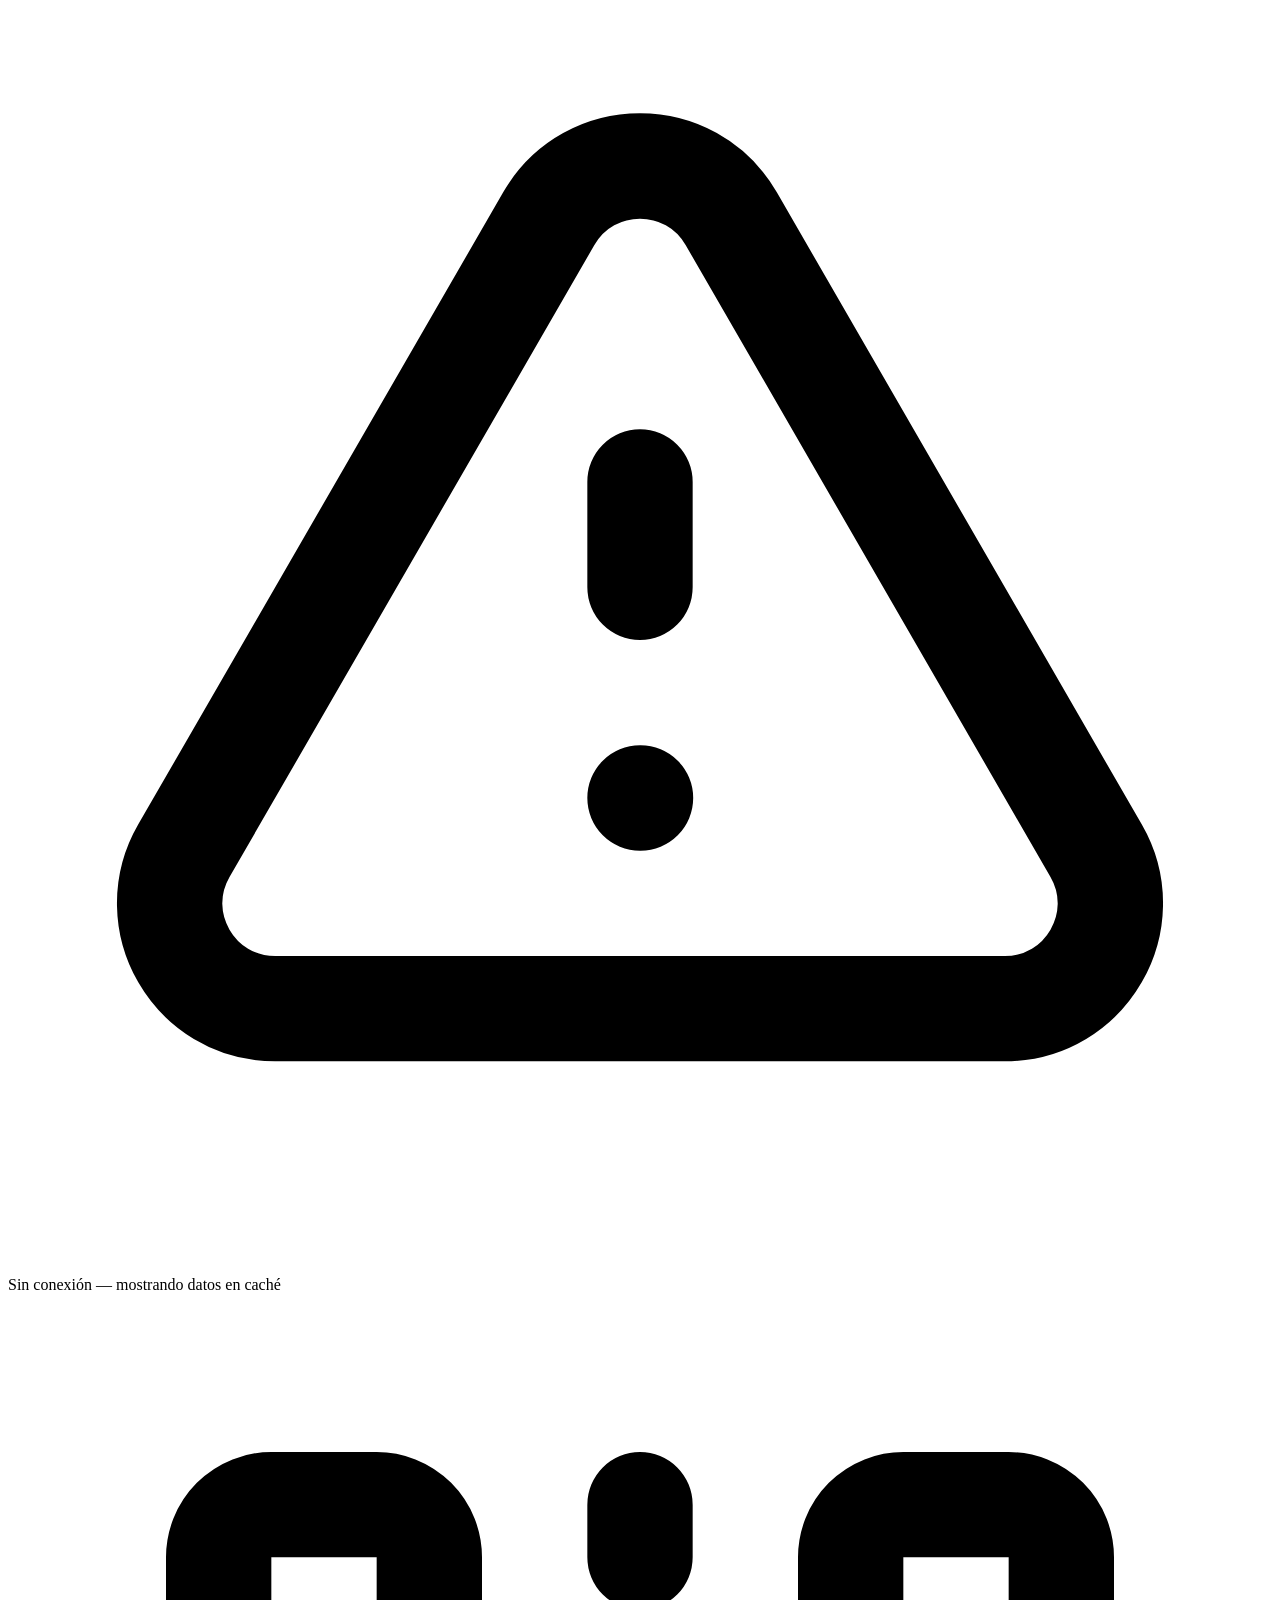
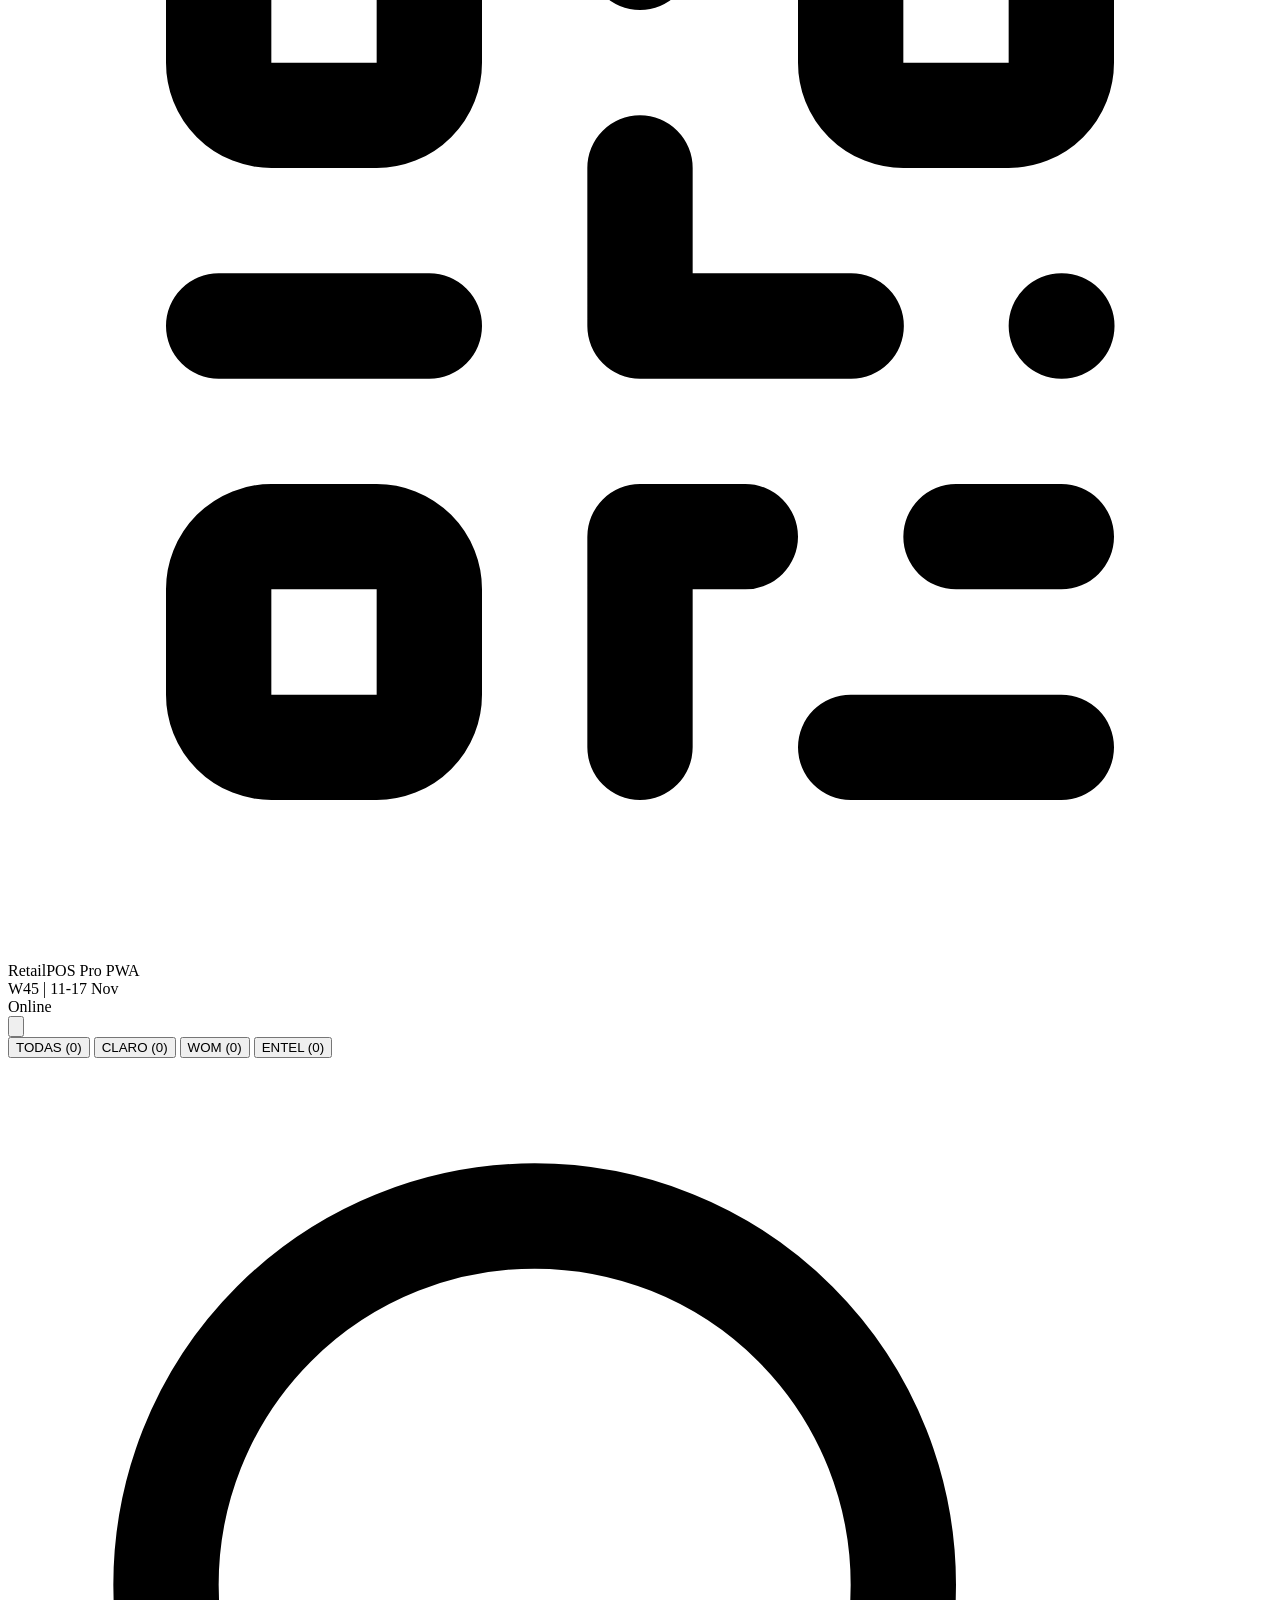
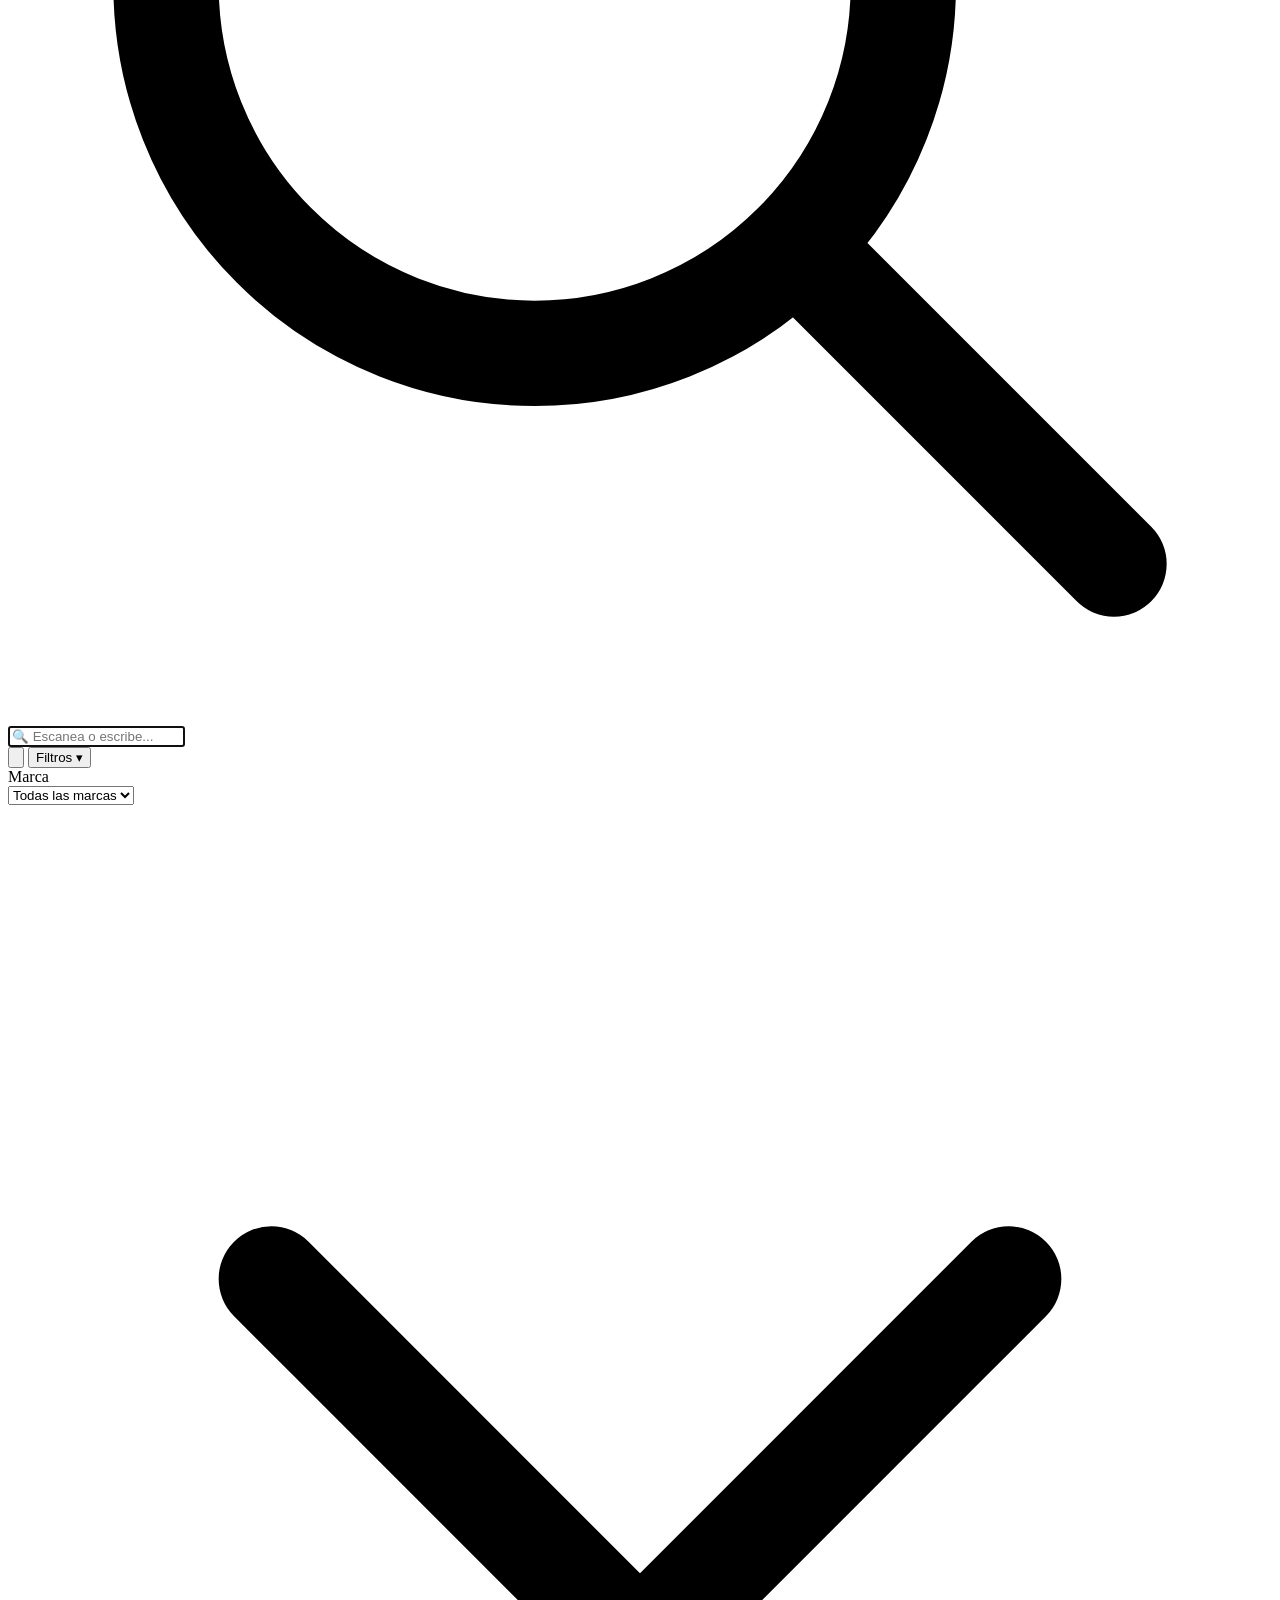
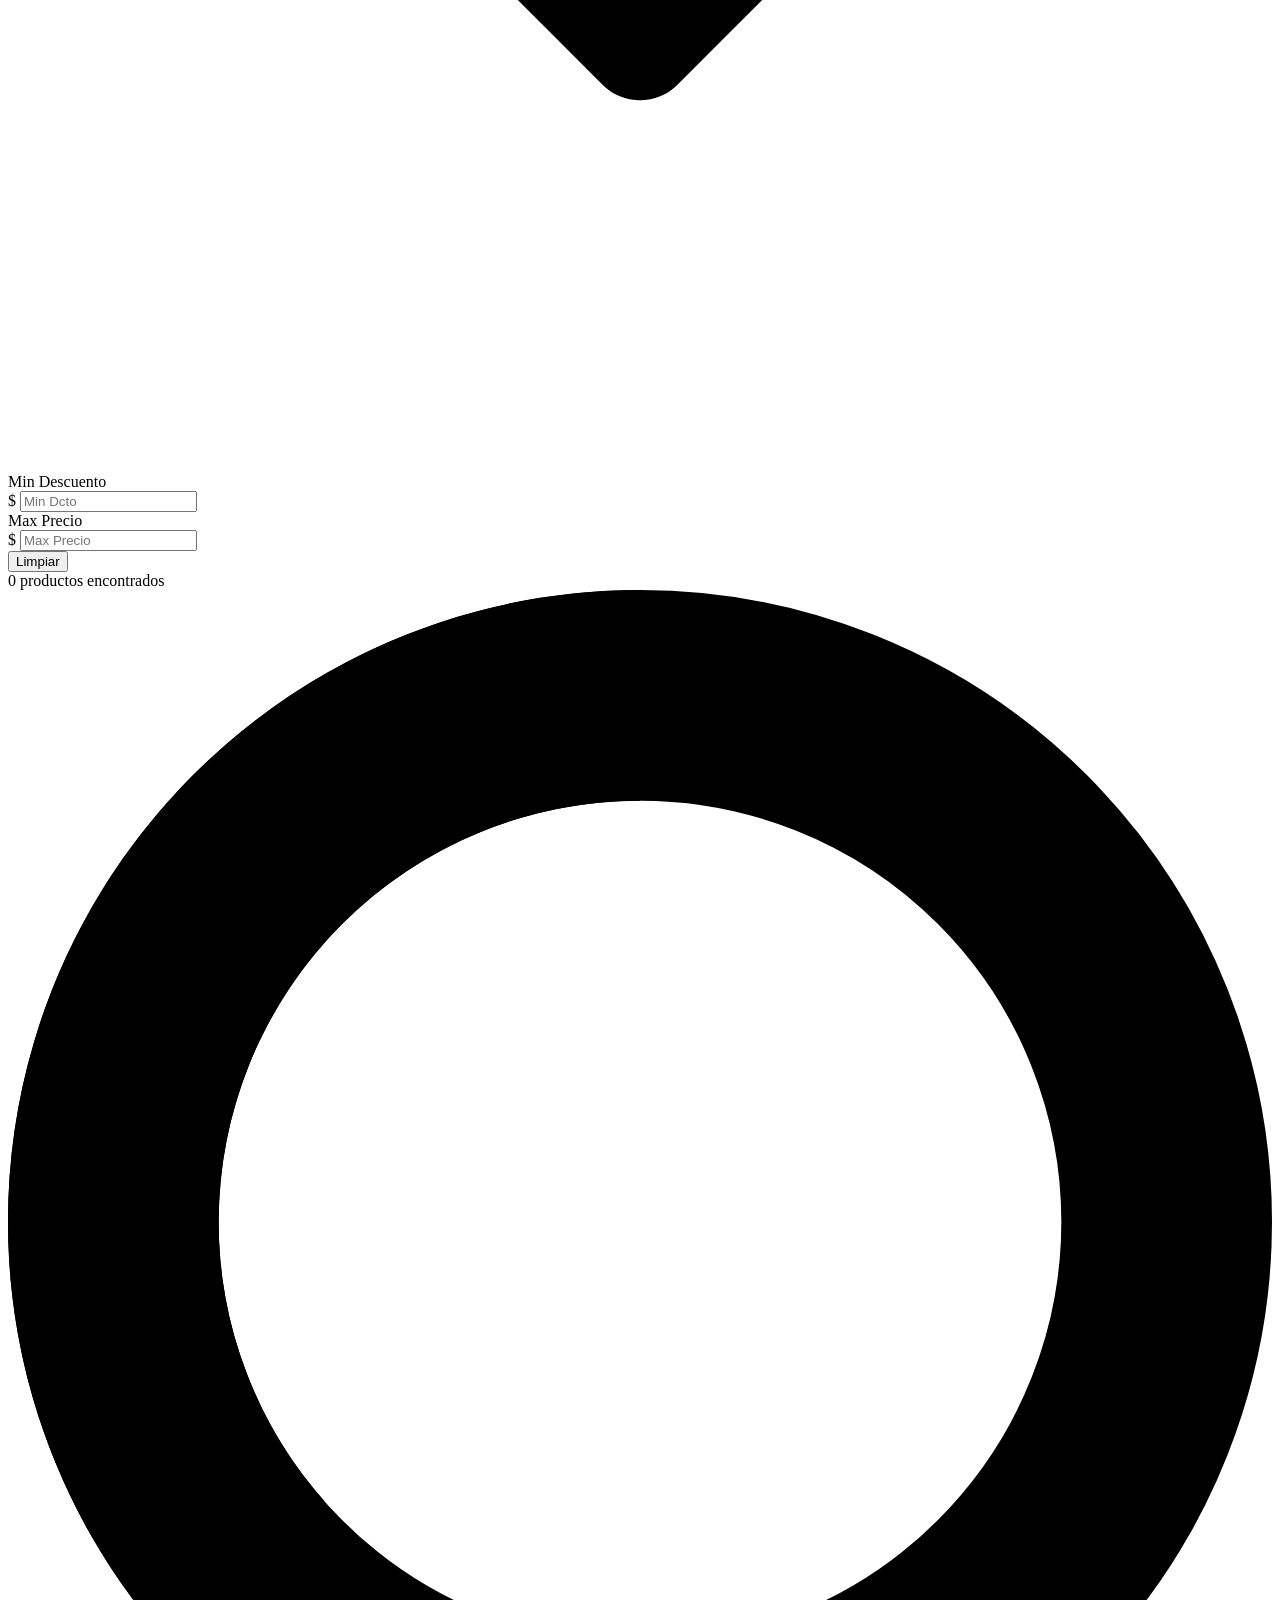
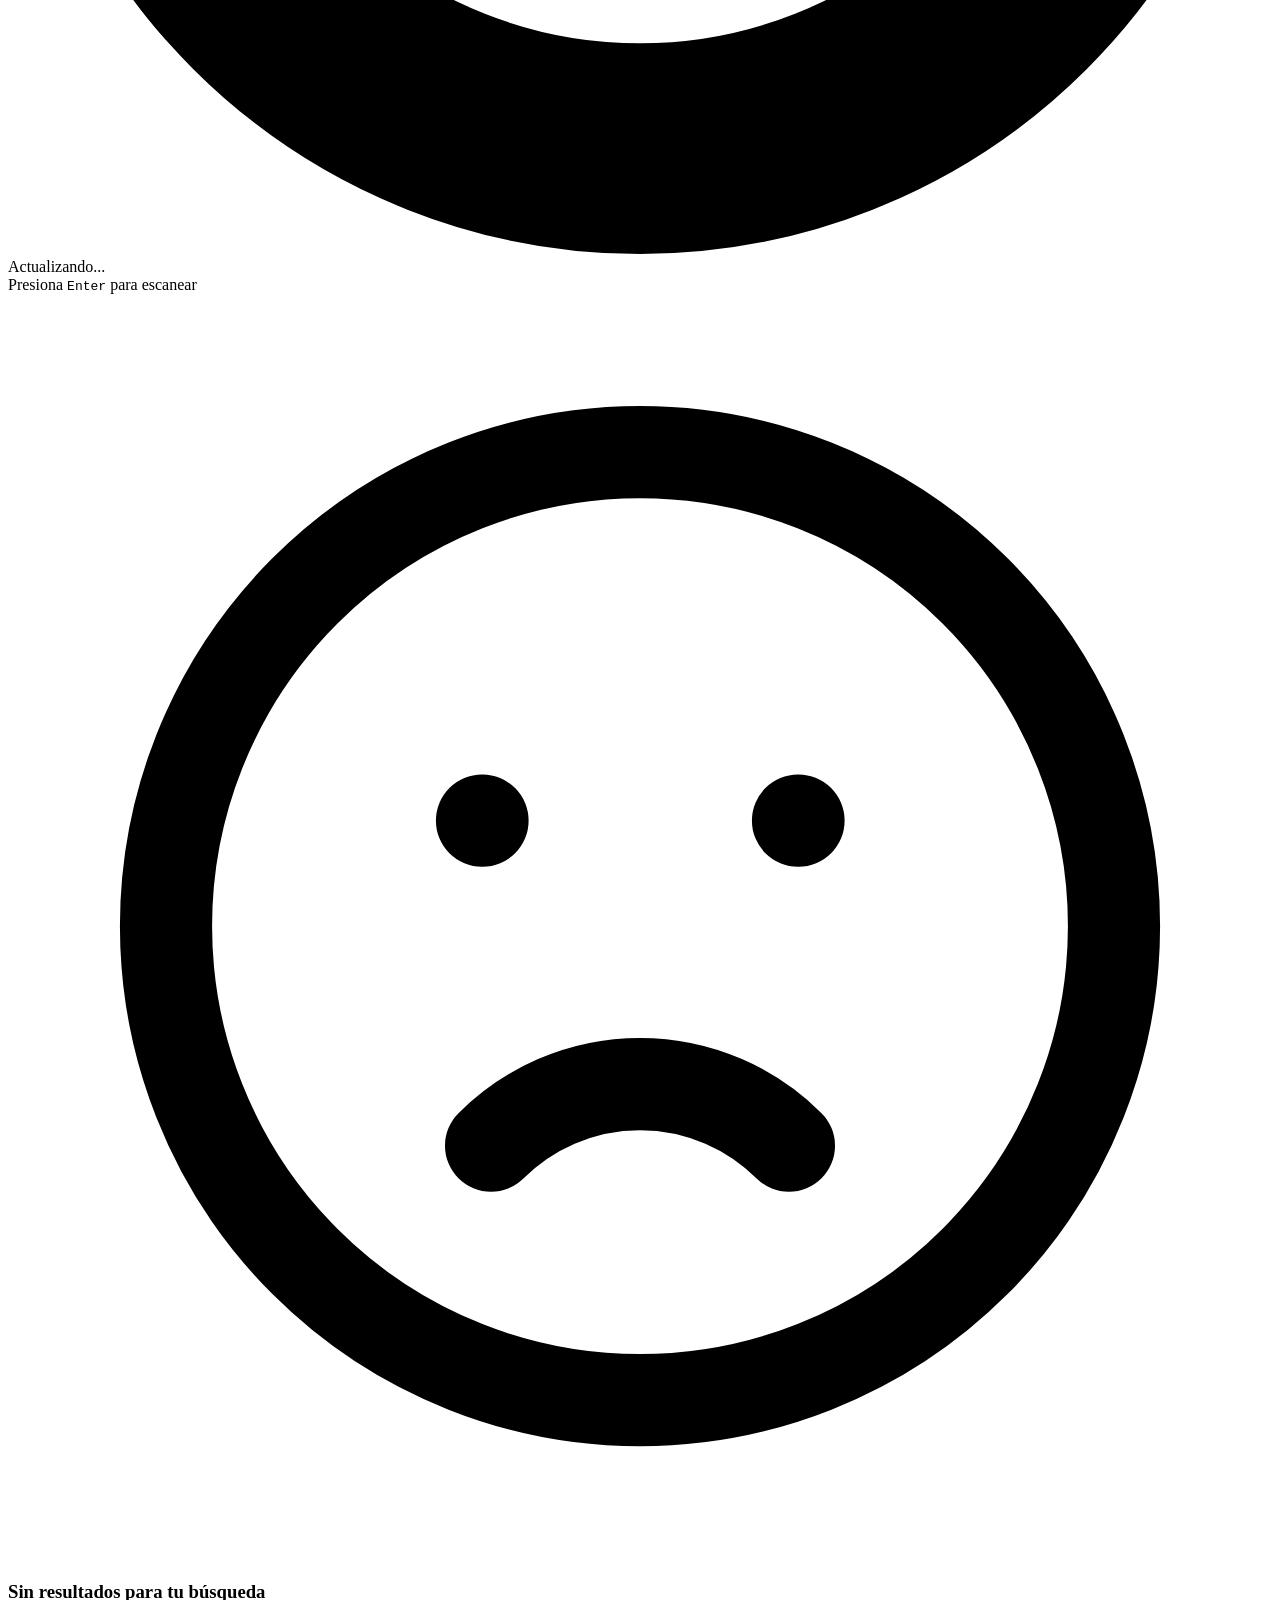
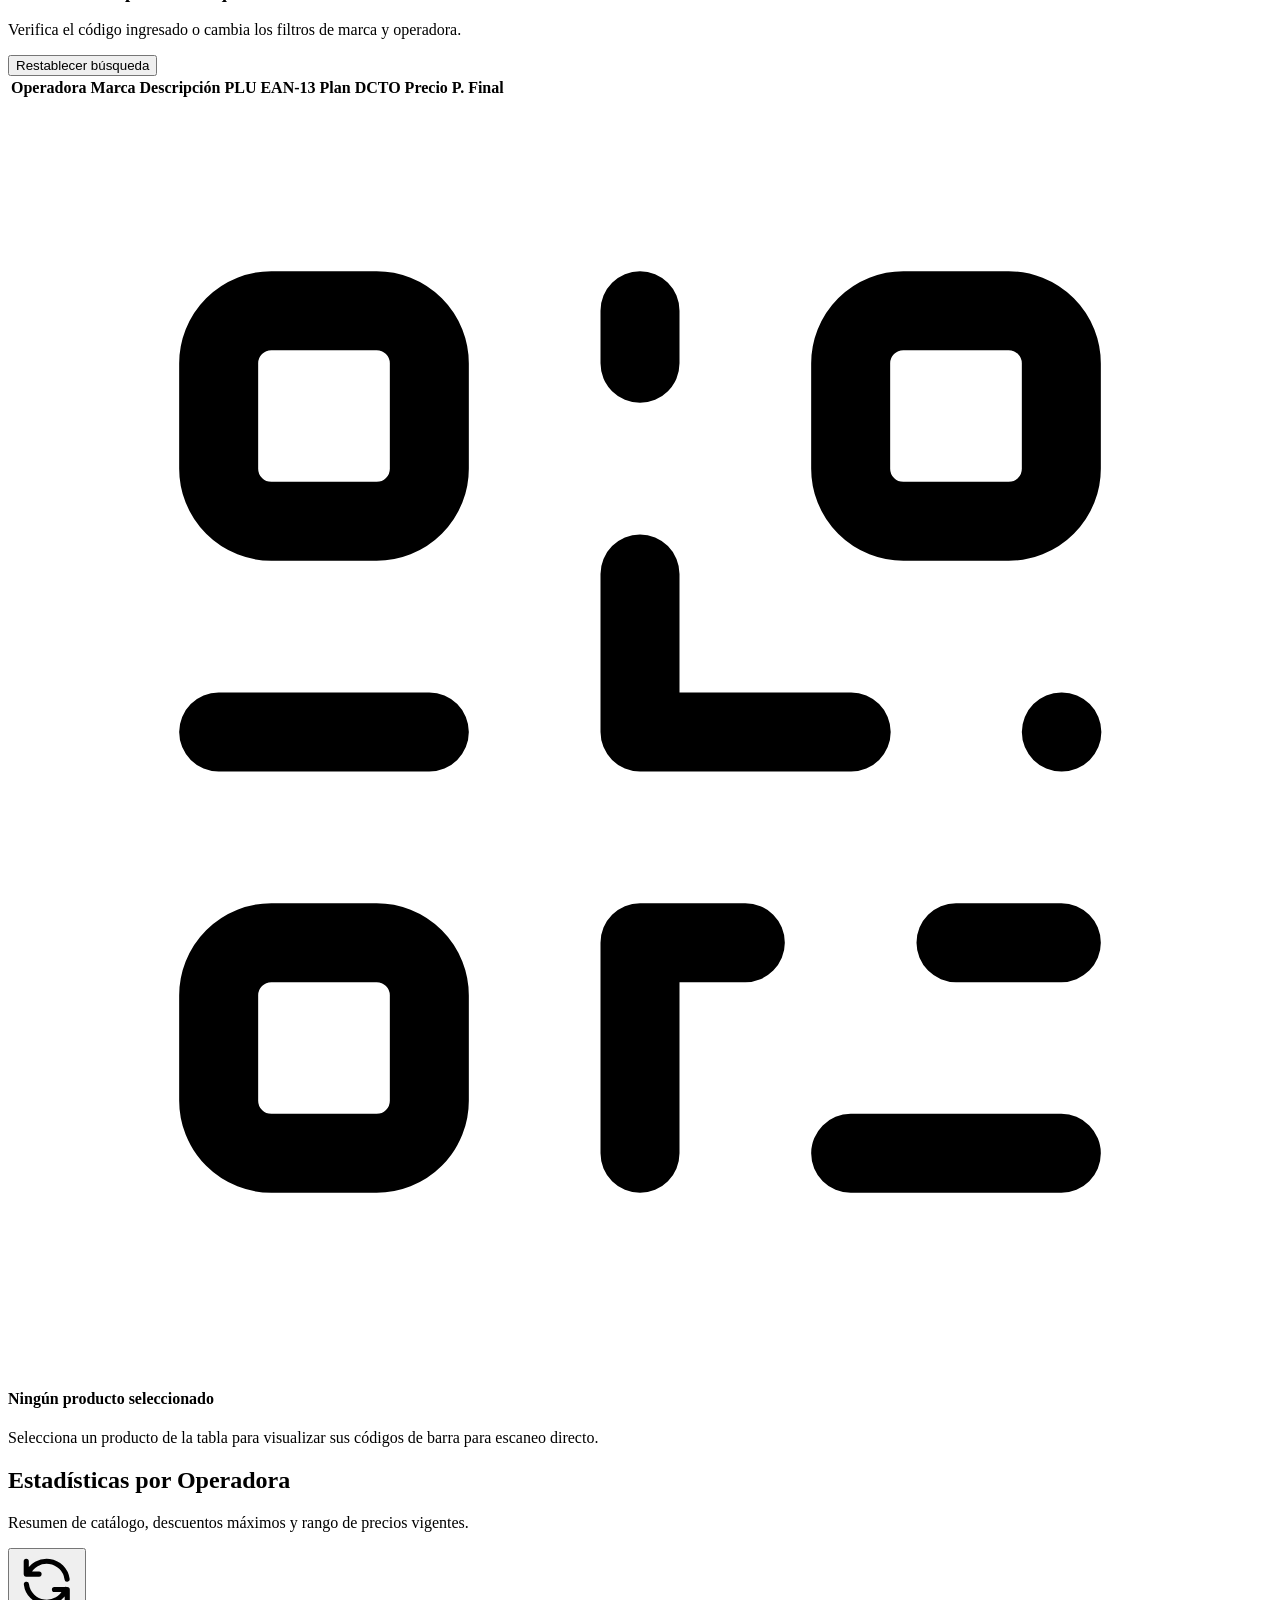
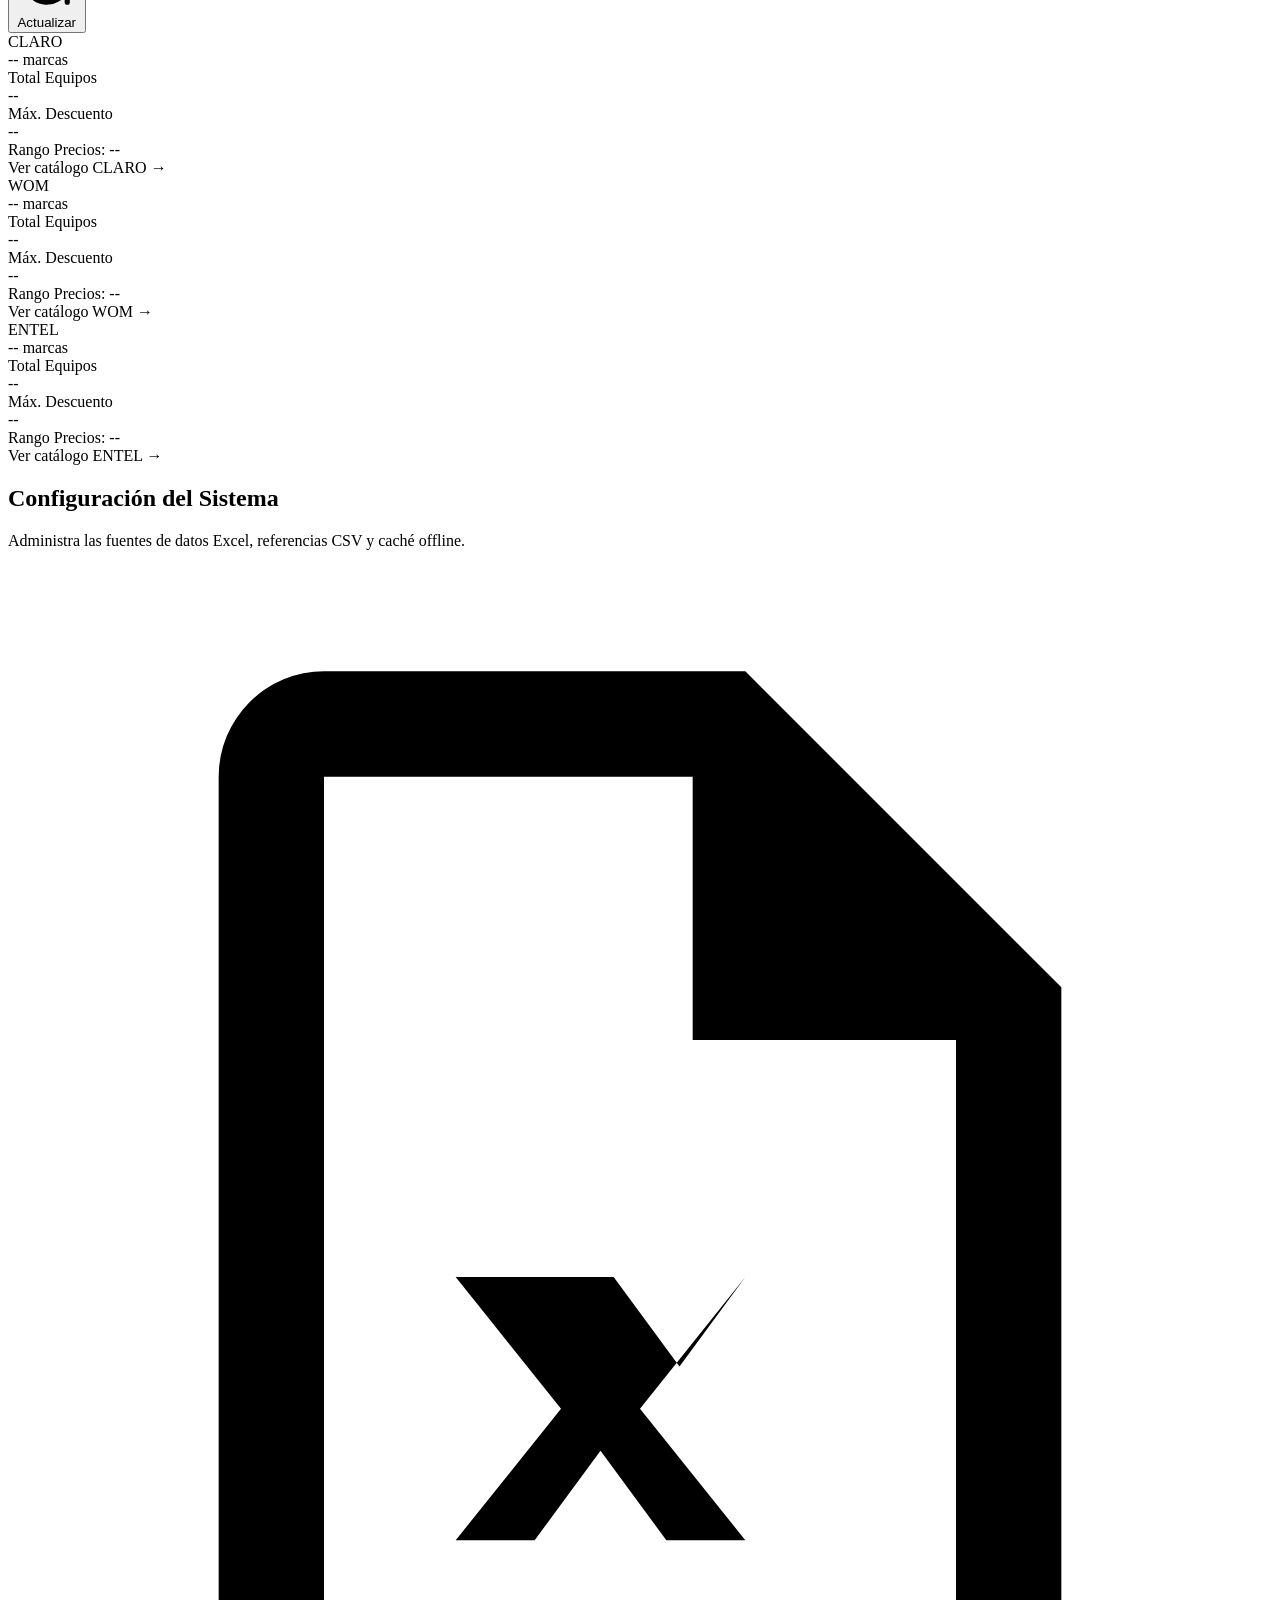
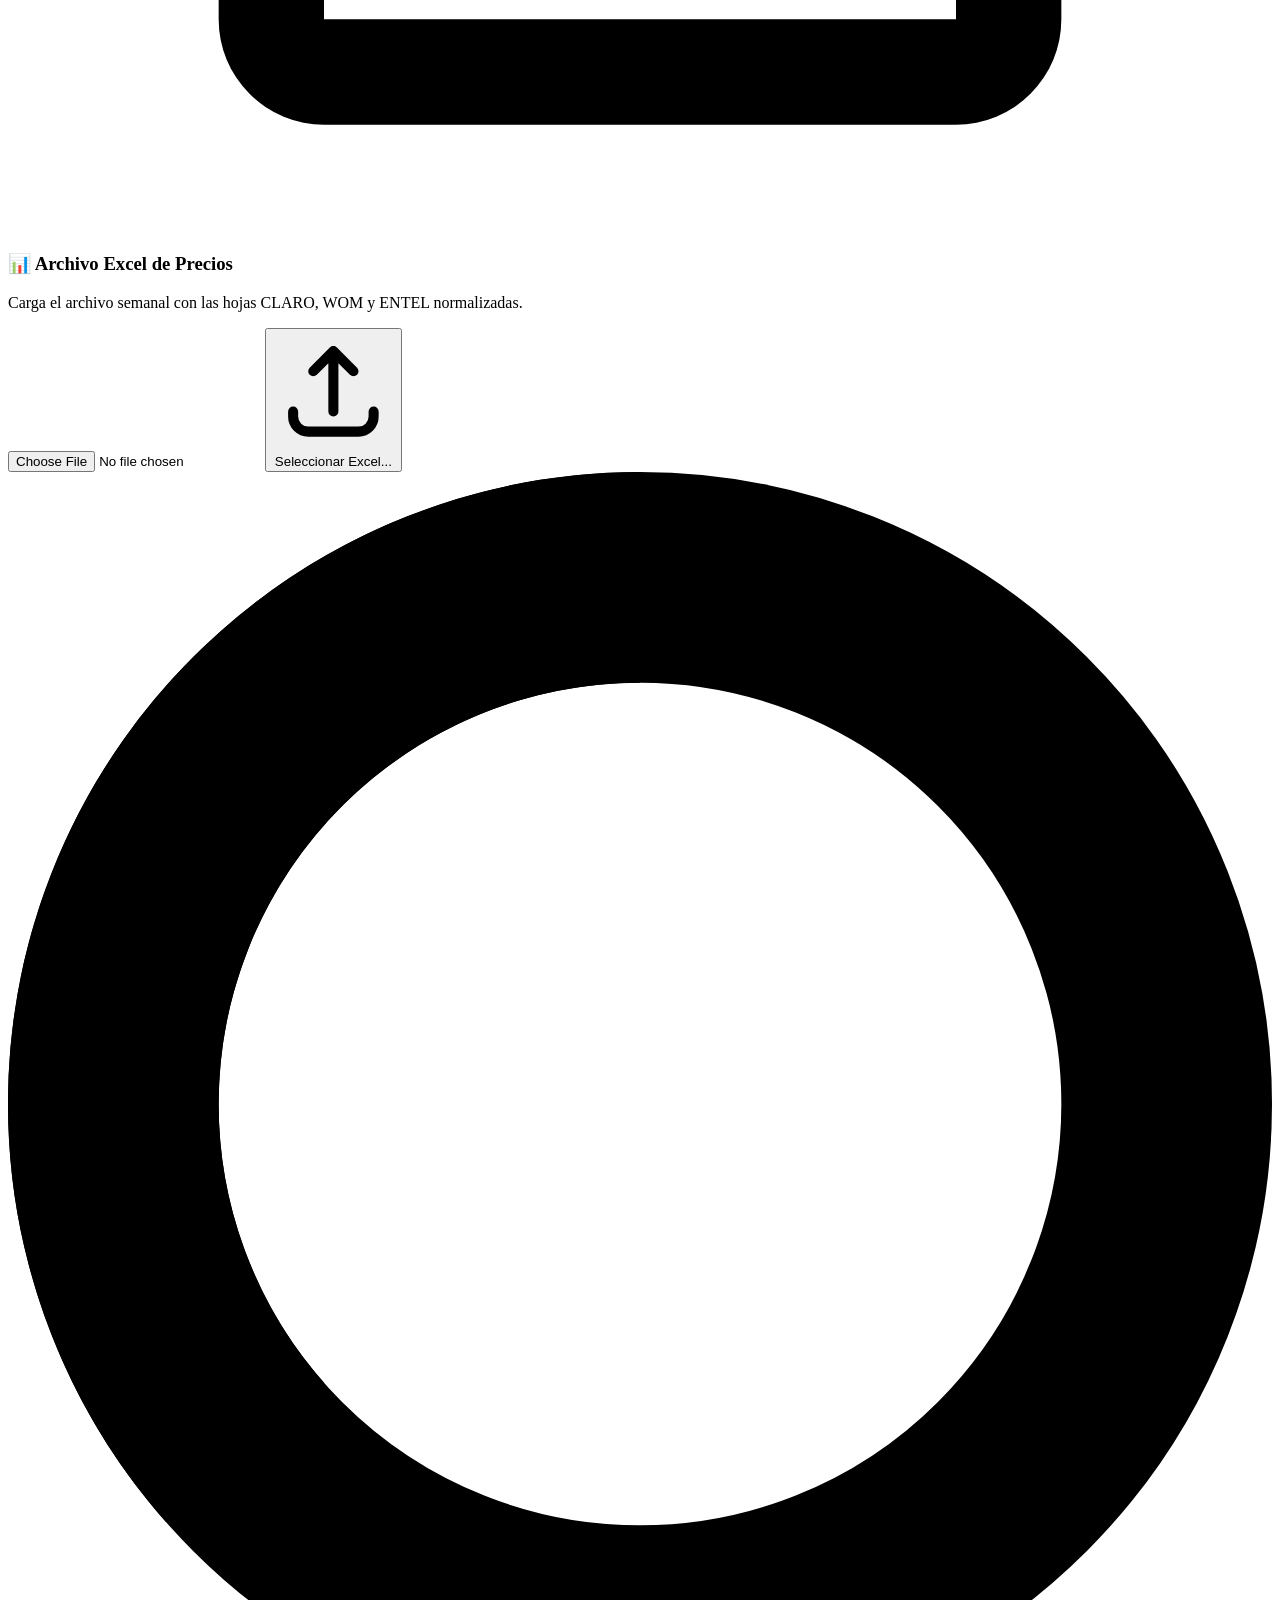
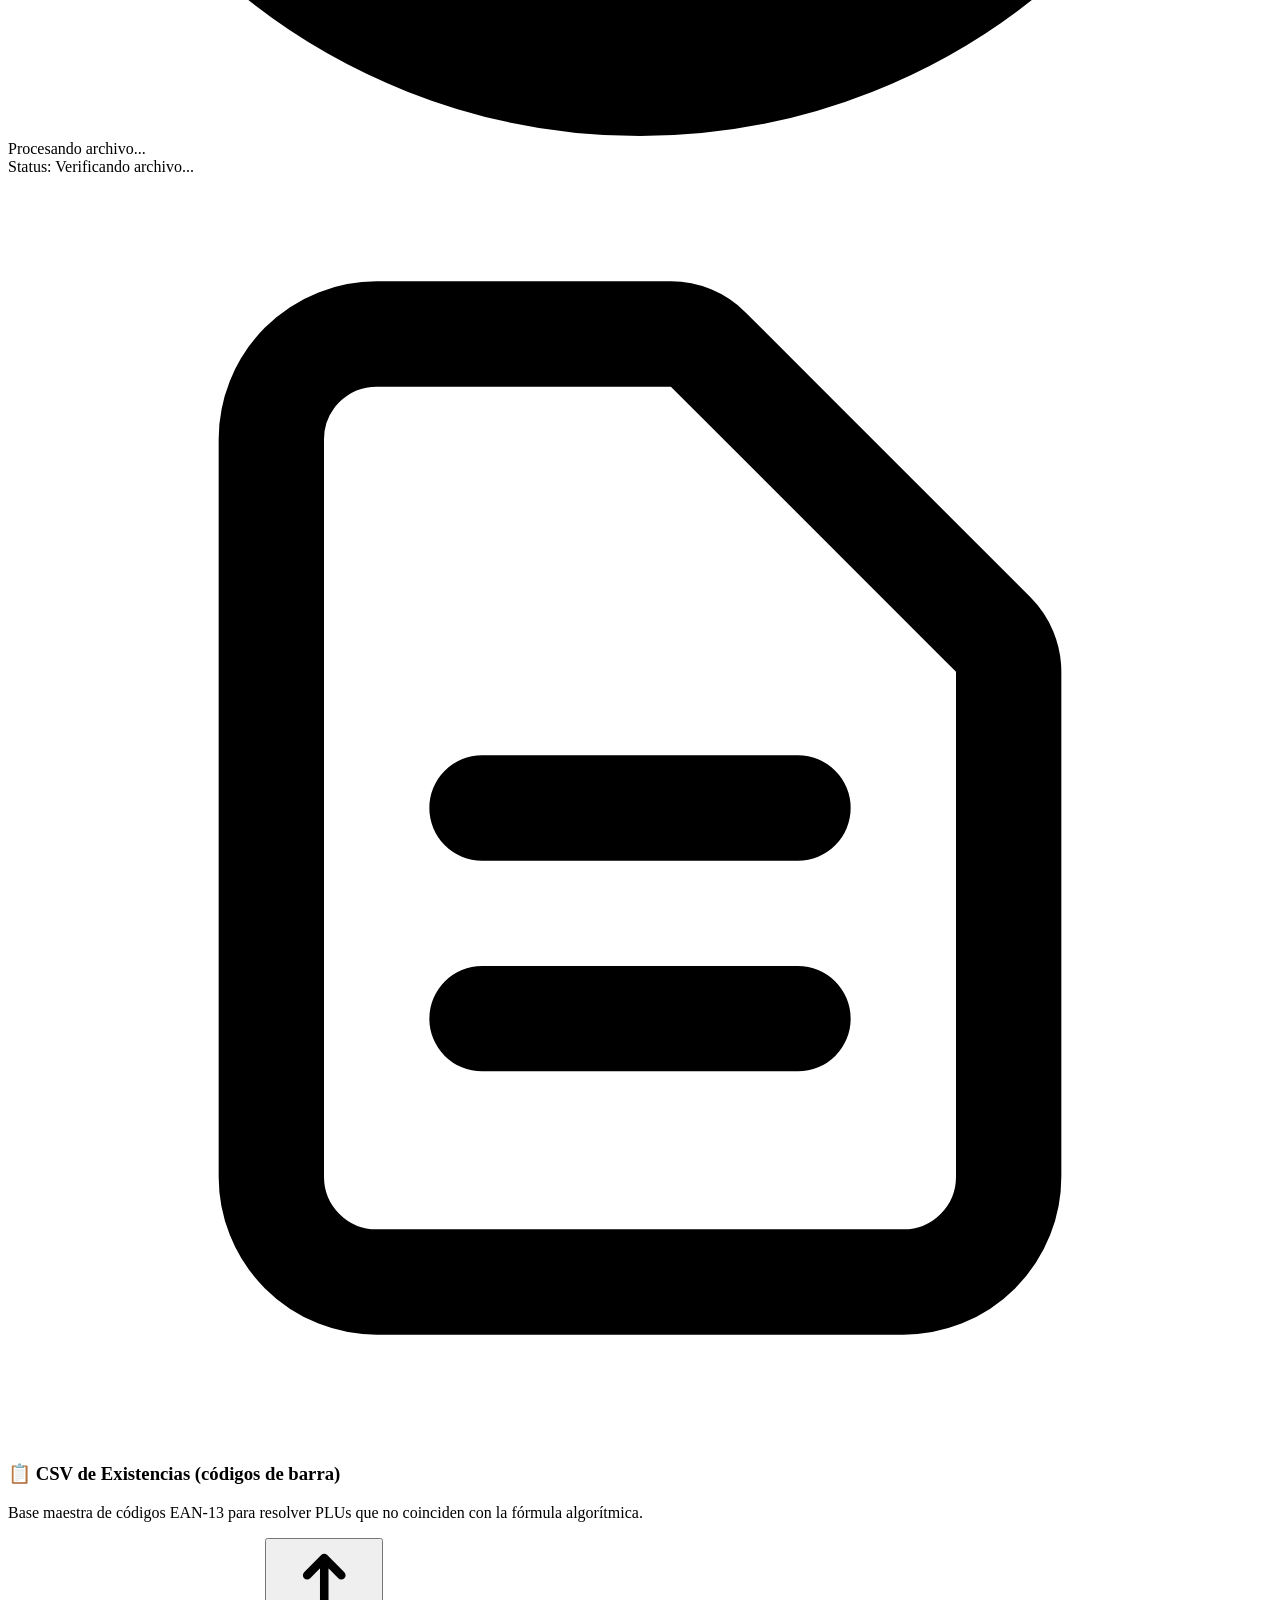
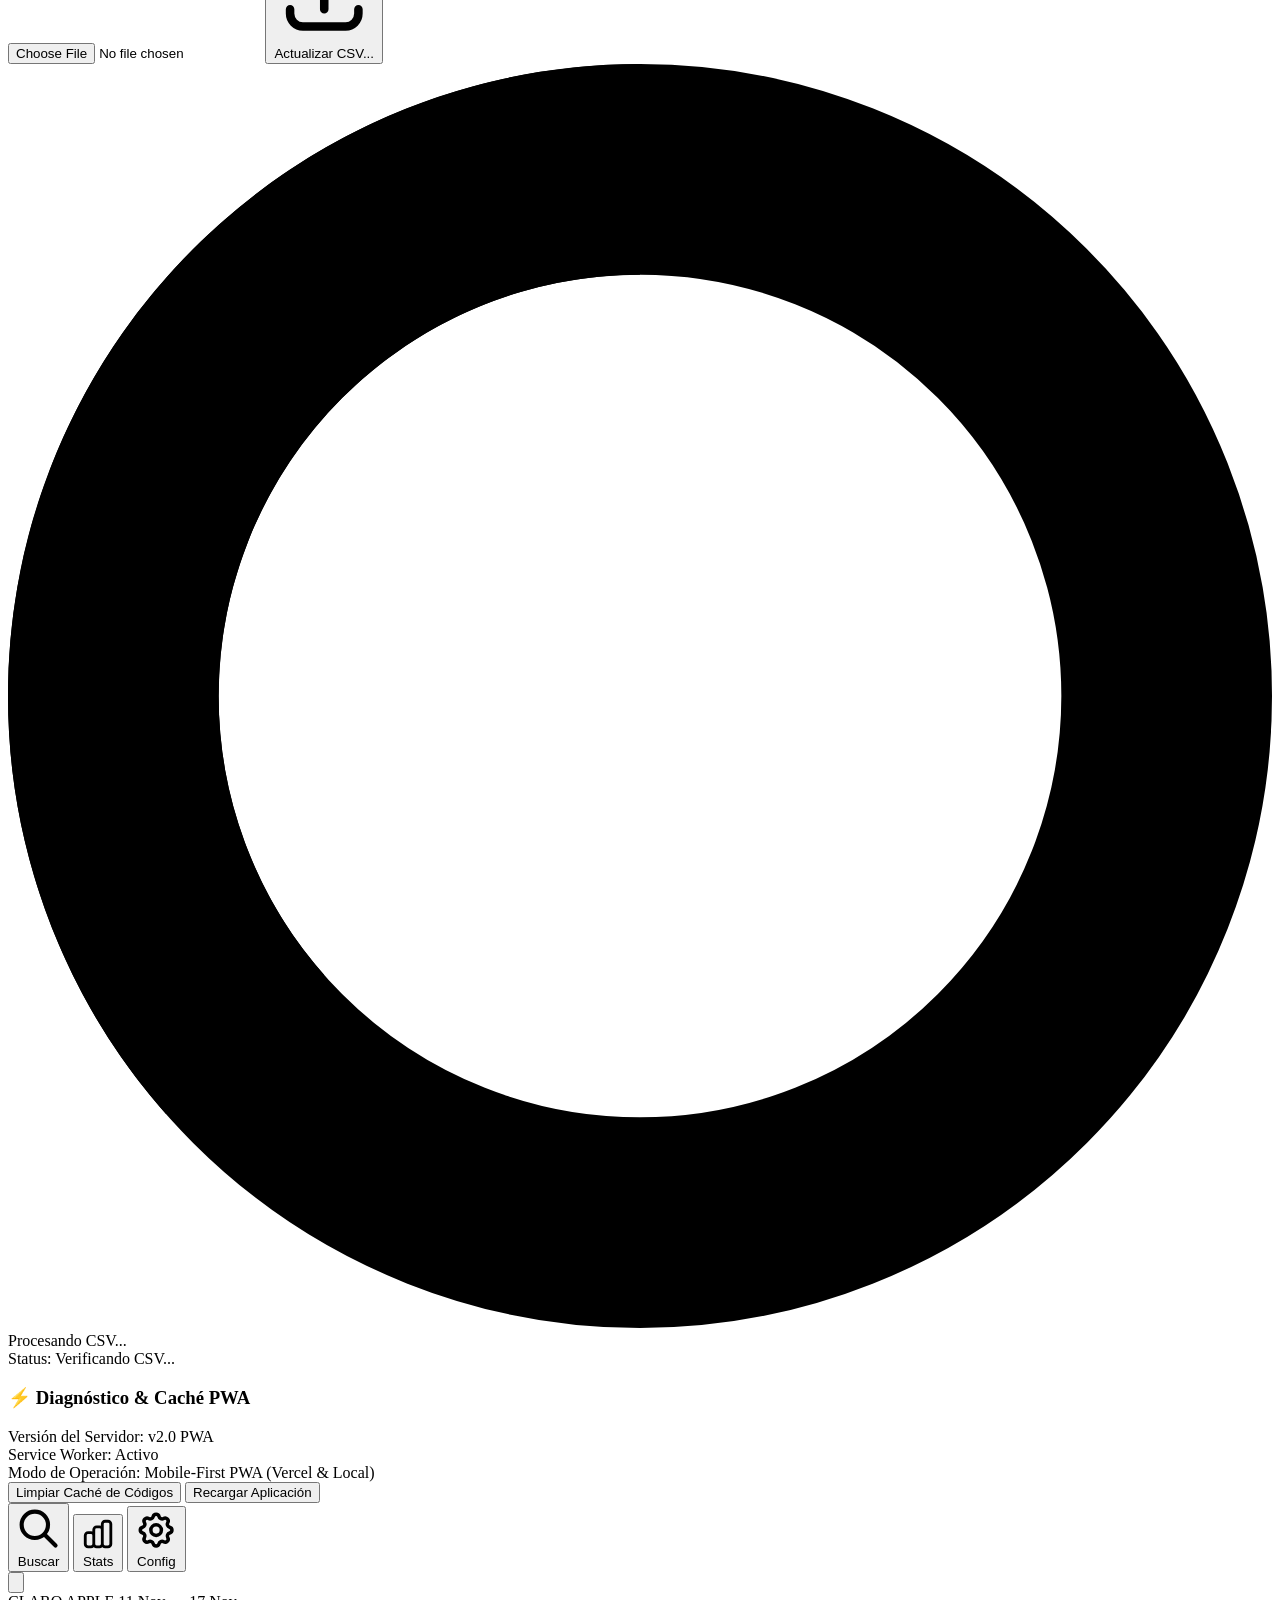
==== commit 6a4786d3: "feat(ui): complete mobile-first PWA dashboard with bottom sheet and EAN-13 barcodes" ====
--- a/templates/index.html
+++ b/templates/index.html
@@ -1,16 +1,30 @@
 <!DOCTYPE html>
-<html lang="es" class="h-full bg-slate-900">
+<html lang="es" class="h-full bg-[#0F172A] text-slate-100">
 <head>
   <meta charset="UTF-8">
-  <meta name="viewport" content="width=device-width, initial-scale=1.0">
-  <title>RetailPOS Pro - Gestión de Planes y Códigos</title>
-  
-  <!-- Google Fonts: Inter & JetBrains Mono -->
+  <meta name="viewport" content="width=device-width, initial-scale=1, maximum-scale=1">
+  <title>RetailPOS Pro - Planes y Códigos de Barra</title>
+
+  <!-- PWA Setup -->
+  <link rel="manifest" href="/manifest.json">
+  <meta name="theme-color" content="#0F172A">
+  <meta name="apple-mobile-web-app-capable" content="yes">
+  <meta name="apple-mobile-web-app-status-bar-style" content="black-translucent">
+  <meta name="apple-mobile-web-app-title" content="RetailPOS Pro">
+
+  <!-- Service Worker Registration -->
+  <script>
+    if ('serviceWorker' in navigator) {
+      navigator.serviceWorker.register('/sw.js');
+    }
+  </script>
+
+  <!-- Google Fonts: Inter + JetBrains Mono -->
   <link rel="preconnect" href="https://fonts.googleapis.com">
   <link rel="preconnect" href="https://fonts.gstatic.com" crossorigin>
-  <link href="https://fonts.googleapis.com/css2?family=Inter:wght@300;400;500;600;700;800&family=JetBrains+Mono:wght@400;500;600;700&display=swap" rel="stylesheet">
-
-  <!-- Tailwind CSS CDN -->
+  <link href="https://fonts.googleapis.com/css2?family=Inter:wght@400;500;600;700;800;900&family=JetBrains+Mono:wght@400;500;600;700;800&display=swap" rel="stylesheet">
+
+  <!-- Tailwind CSS via CDN -->
   <script src="https://cdn.tailwindcss.com"></script>
   <script>
     tailwind.config = {
@@ -22,72 +36,84 @@
             mono: ['JetBrains Mono', 'monospace'],
           },
           colors: {
-            claro: {
-              DEFAULT: '#E8003D',
-              light: '#FF1F5A',
-              dark: '#B80030',
-              bg: 'rgba(232, 0, 61, 0.12)',
-              border: 'rgba(232, 0, 61, 0.35)',
-            },
-            wom: {
-              DEFAULT: '#6B2D8B',
-              light: '#8A3CB3',
-              dark: '#52226B',
-              bg: 'rgba(107, 45, 139, 0.15)',
-              border: 'rgba(107, 45, 139, 0.4)',
-            },
-            entel: {
-              DEFAULT: '#FF6B00',
-              light: '#FF8533',
-              dark: '#D45800',
-              bg: 'rgba(255, 107, 0, 0.12)',
-              border: 'rgba(255, 107, 0, 0.4)',
-            }
+            'bg-base': '#0F172A',
+            'bg-card': '#1E293B',
+            'bg-elevated': '#263548',
+            'text-primary': '#F1F5F9',
+            'text-secondary': '#94A3B8',
+            'accent-green': '#10B981',
+            'accent-green-bg': '#064E3B',
+            'carrier-claro': '#E8003D',
+            'carrier-wom': '#6B2D8B',
+            'carrier-entel': '#FF6B00',
+            'carrier-todas': '#3B82F6',
           }
         }
       }
-    }
+    };
   </script>
 
   <style>
-    /* Custom Scrollbars */
+    /* Prevent rubber-banding on mobile, smooth scroll */
+    html, body {
+      overscroll-behavior-y: contain;
+      -webkit-tap-highlight-color: transparent;
+    }
+
+    /* Custom scrollbars */
     ::-webkit-scrollbar {
-      width: 8px;
-      height: 8px;
+      width: 6px;
+      height: 6px;
     }
     ::-webkit-scrollbar-track {
-      background: #0f172a;
+      background: #0F172A;
     }
     ::-webkit-scrollbar-thumb {
       background: #334155;
-      border-radius: 4px;
+      border-radius: 9999px;
     }
     ::-webkit-scrollbar-thumb:hover {
       background: #475569;
     }
 
-    /* Crisp Barcode Display */
+    /* Crisp Barcodes */
     .barcode-img {
       image-rendering: -webkit-optimize-contrast;
       image-rendering: crisp-edges;
     }
 
-    /* Print Styles */
+    /* Transitions */
+    .sheet-transition {
+      transition: transform 0.28s cubic-bezier(0.16, 1, 0.3, 1), opacity 0.25s ease;
+    }
+
+    /* Skeleton shimmer */
+    @keyframes shimmer {
+      0% { background-position: -200% 0; }
+      100% { background-position: 200% 0; }
+    }
+    .skeleton-box {
+      background: linear-gradient(90deg, #1E293B 25%, #263548 50%, #1E293B 75%);
+      background-size: 200% 100%;
+      animation: shimmer 1.5s infinite;
+    }
+
+    /* Print Ticket Styles */
     @media print {
       body * {
         visibility: hidden !important;
       }
-      #printModal, #printModal * {
+      #printTicketContainer, #printTicketContainer * {
         visibility: visible !important;
       }
-      #printModal {
+      #printTicketContainer {
+        display: block !important;
         position: fixed !important;
         left: 0 !important;
         top: 0 !important;
         width: 100vw !important;
-        height: auto !important;
         margin: 0 !important;
-        padding: 0 !important;
+        padding: 24px !important;
         background: #ffffff !important;
         color: #000000 !important;
         box-shadow: none !important;
@@ -96,274 +122,136 @@
       .no-print {
         display: none !important;
       }
-      .print-only-container {
-        padding: 20px !important;
-        background: #ffffff !important;
-        color: #000000 !important;
-      }
-      .barcode-box-print {
-        border: 2px dashed #000000 !important;
-        page-break-inside: avoid;
-        background: #ffffff !important;
-      }
-    }
-
-    /* Pulsing Dot Animation */
-    @keyframes pulse-dot {
-      0%, 100% { opacity: 1; transform: scale(1); }
-      50% { opacity: 0.4; transform: scale(0.9); }
-    }
-    .status-pulse {
-      animation: pulse-dot 2s cubic-bezier(0.4, 0, 0.6, 1) infinite;
+      .print-barcode-wrapper {
+        border: 2px dashed #000 !important;
+        padding: 10px !important;
+        margin-bottom: 12px !important;
+        page-break-inside: avoid !important;
+      }
     }
   </style>
 </head>
-<body class="h-full bg-slate-900 text-slate-100 flex flex-col font-sans selection:bg-rose-500 selection:text-white">
+
+<body class="min-h-full bg-[#0F172A] text-[#F1F5F9] font-sans flex flex-col antialiased selection:bg-emerald-500 selection:text-white">
 
   <!-- ============================================================ -->
-  <!-- 1. HEADER                                                    -->
+  <!-- 0. OFFLINE BANNER                                            -->
   <!-- ============================================================ -->
-  <header class="border-b border-slate-800 bg-slate-900/95 sticky top-0 z-30 backdrop-blur-md">
-    <div class="max-w-[1720px] mx-auto px-4 sm:px-6 lg:px-8 h-16 flex items-center justify-between gap-4">
-      
-      <!-- Brand & Title -->
-      <div class="flex items-center gap-3.5 min-w-0">
-        <div class="w-10 h-10 rounded-xl bg-gradient-to-tr from-rose-600 via-purple-600 to-orange-500 flex items-center justify-center shadow-lg shadow-rose-900/30 flex-shrink-0">
-          <svg class="w-6 h-6 text-white" fill="none" stroke="currentColor" viewBox="0 0 24 24">
-            <path stroke-linecap="round" stroke-linejoin="round" stroke-width="2" d="M12 4v1m6 11h2m-6 0h-2v4m0-11v3m0 0h.01M12 12h4.01M16 20h4M4 12h4m12 0h.01M5 8h2a1 1 0 001-1V5a1 1 0 00-1-1H5a1 1 0 00-1 1v2a1 1 0 001 1zm12 0h2a1 1 0 001-1V5a1 1 0 00-1-1h-2a1 1 0 00-1 1v2a1 1 0 001 1zM5 20h2a1 1 0 001-1v-2a1 1 0 00-1-1H5a1 1 0 00-1 1v2a1 1 0 001 1z" />
-          </svg>
-        </div>
-        <div class="truncate">
-          <div class="flex items-center gap-2">
-            <h1 class="text-xl font-extrabold tracking-tight text-white flex items-center gap-2">
-              RetailPOS <span class="text-xs font-bold uppercase tracking-wider px-2 py-0.5 rounded-full bg-rose-500/20 text-rose-400 border border-rose-500/30">Pro</span>
-            </h1>
-            <span class="text-slate-500 hidden sm:inline">•</span>
-            <span id="vigenciaHeader" class="text-xs font-medium text-slate-400 bg-slate-800/80 px-2.5 py-0.5 rounded-md border border-slate-700/60 hidden sm:inline-flex items-center gap-1.5">
-              <svg class="w-3.5 h-3.5 text-slate-400" fill="none" stroke="currentColor" viewBox="0 0 24 24">
-                <path stroke-linecap="round" stroke-linejoin="round" stroke-width="2" d="M8 7V3m8 4V3m-9 8h10M5 21h14a2 2 0 002-2V7a2 2 0 00-2-2H5a2 2 0 00-2 2v12a2 2 0 002 2z"/>
-              </svg>
-              <span>Vigencia Semanal</span>
-            </span>
-          </div>
-          <p class="text-xs text-slate-400 truncate hidden md:block">Sistema POS de Planes y Descuentos • Claro | WOM | Entel</p>
-        </div>
-      </div>
-
-      <!-- Center & Right: File Info, Excel Loader & Actions -->
-      <div class="flex items-center gap-3">
-        
-        <!-- Active Excel Pill -->
-        <div id="excelInfoPill" class="flex items-center gap-2 bg-slate-800/90 border border-slate-700 px-3 py-1.5 rounded-lg text-xs font-mono text-slate-300 max-w-[280px] sm:max-w-md truncate" title="Archivo Excel cargado">
-          <span class="w-2 h-2 rounded-full bg-emerald-400 status-pulse flex-shrink-0"></span>
-          <svg class="w-4 h-4 text-emerald-400 flex-shrink-0" fill="currentColor" viewBox="0 0 24 24">
-            <path d="M14 2H6a2 2 0 0 0-2 2v16a2 2 0 0 0 2 2h12a2 2 0 0 0 2-2V8l-6-6zM6 20V4h7v5h5v11H6z"/>
-            <path d="M8.5 13.5l2 2.5-2 2.5h1.5l1.25-1.7 1.25 1.7h1.5l-2-2.5 2-2.5H14l-1.25 1.7-1.25-1.7z"/>
-          </svg>
-          <span id="excelFileName" class="truncate font-sans font-medium text-slate-200">Cargando archivo...</span>
-        </div>
-
-        <!-- Button to Change Excel File -->
-        <button 
-          id="btnOpenExcelModal"
-          class="flex items-center gap-2 bg-slate-800 hover:bg-slate-700 active:bg-slate-600 text-slate-200 hover:text-white border border-slate-700 hover:border-slate-600 px-3.5 py-1.5 rounded-lg text-xs font-semibold transition-all shadow-sm">
-          <svg class="w-4 h-4 text-slate-400" fill="none" stroke="currentColor" viewBox="0 0 24 24">
-            <path stroke-linecap="round" stroke-linejoin="round" stroke-width="2" d="M4 16v1a3 3 0 003 3h10a3 3 0 003-3v-1m-4-8l-4-4m0 0L8 8m4-4v12" />
-          </svg>
-          <span class="hidden sm:inline">Cargar Excel</span>
-        </button>
-
-        <!-- Focus hotkey indicator -->
-        <div class="hidden xl:flex items-center gap-1.5 text-xs text-slate-400 bg-slate-800/60 border border-slate-700/60 px-2.5 py-1.5 rounded-lg font-mono">
-          <kbd class="px-1.5 py-0.5 rounded bg-slate-700 text-slate-200 text-[10px] font-semibold border border-slate-600">F2</kbd>
-          <span>Buscar</span>
-        </div>
-      </div>
+  <div id="offlineBanner" class="hidden bg-amber-400 text-slate-950 px-4 py-2 text-center text-xs sm:text-sm font-bold flex items-center justify-center gap-2 fixed top-0 left-0 right-0 z-50 shadow-md">
+    <svg class="w-4 h-4 text-slate-950 flex-shrink-0" fill="none" stroke="currentColor" viewBox="0 0 24 24">
+      <path stroke-linecap="round" stroke-linejoin="round" stroke-width="2" d="M12 9v2m0 4h.01m-6.938 4h13.856c1.54 0 2.502-1.667 1.732-3L13.732 4c-.77-1.333-2.694-1.333-3.464 0L3.34 16c-.77 1.333.192 3 1.732 3z"/>
+    </svg>
+    <span>Sin conexión — mostrando datos en caché</span>
+  </div>
+
+  <!-- ============================================================ -->
+  <!-- 1. TOAST NOTIFICATION CONTAINER                              -->
+  <!-- ============================================================ -->
+  <div id="toastContainer" class="fixed top-16 left-1/2 -translate-x-1/2 z-50 flex flex-col items-center gap-2 pointer-events-none w-full max-w-sm px-4"></div>
+
+  <!-- ============================================================ -->
+  <!-- 2. HEADER (Fixed top, full width, 56px, #0F172A)             -->
+  <!-- ============================================================ -->
+  <header class="fixed top-0 left-0 right-0 h-14 bg-[#0F172A] border-b border-slate-800 flex items-center justify-between px-4 z-40 select-none">
+    
+    <!-- Left: Logo & Subtitle -->
+    <div class="flex items-center gap-2.5 min-w-0">
+      <div class="w-8 h-8 rounded-lg bg-gradient-to-tr from-rose-600 via-purple-600 to-blue-500 flex items-center justify-center shadow flex-shrink-0">
+        <svg class="w-5 h-5 text-white" fill="none" stroke="currentColor" viewBox="0 0 24 24">
+          <path stroke-linecap="round" stroke-linejoin="round" stroke-width="2" d="M12 4v1m6 11h2m-6 0h-2v4m0-11v3m0 0h.01M12 12h4.01M16 20h4M4 12h4m12 0h.01M5 8h2a1 1 0 001-1V5a1 1 0 00-1-1H5a1 1 0 00-1 1v2a1 1 0 001 1zm12 0h2a1 1 0 001-1V5a1 1 0 00-1-1h-2a1 1 0 00-1 1v2a1 1 0 001 1zM5 20h2a1 1 0 001-1v-2a1 1 0 00-1-1H5a1 1 0 00-1 1v2a1 1 0 001 1z"/>
+        </svg>
+      </div>
+      <div class="flex flex-col min-w-0">
+        <div class="flex items-center gap-1.5 leading-none">
+          <span class="text-white font-extrabold text-base tracking-tight truncate">RetailPOS Pro</span>
+          <span class="text-[10px] font-bold uppercase tracking-wider px-1.5 py-0.5 rounded bg-emerald-500/20 text-emerald-400 border border-emerald-500/30">PWA</span>
+        </div>
+        <span id="headerSubtitle" class="text-[11px] text-[#94A3B8] font-medium mt-0.5 truncate">W45 | 11-17 Nov</span>
+      </div>
+    </div>
+
+    <!-- Right: Status Pill & Hamburger Menu Button -->
+    <div class="flex items-center gap-2">
+      <!-- Connection status pill -->
+      <div id="connectionPill" class="hidden sm:flex items-center gap-1.5 px-2.5 py-1 rounded-full bg-slate-800/80 border border-slate-700/80 text-[11px] font-medium text-slate-300">
+        <span class="w-2 h-2 rounded-full bg-emerald-400"></span>
+        <span id="connectionText">Online</span>
+      </div>
+
+      <!-- Hamburger Menu (☰) -->
+      <button 
+        id="btnHamburger" 
+        type="button" 
+        onclick="toggleDrawer()"
+        class="w-10 h-10 flex items-center justify-center rounded-xl bg-[#1E293B] hover:bg-[#263548] active:scale-95 text-slate-200 border border-slate-700/80 transition-all shadow-sm"
+        aria-label="Abrir menú"
+        title="Menú">
+        <svg class="w-5 h-5" fill="none" stroke="currentColor" viewBox="0 0 24 24">
+          <path stroke-linecap="round" stroke-linejoin="round" stroke-width="2" d="M4 6h16M4 12h16M4 18h16" />
+        </svg>
+      </button>
     </div>
   </header>
 
   <!-- ============================================================ -->
-  <!-- MAIN WRAPPER                                                 -->
+  <!-- 3. TOP STICKY BAR: CARRIER TABS + SEARCH + FILTERS          -->
   <!-- ============================================================ -->
-  <main class="flex-1 max-w-[1720px] w-full mx-auto px-4 sm:px-6 lg:px-8 py-5 flex flex-col gap-5">
-
-    <!-- ============================================================ -->
-    <!-- 2. STATS CARDS ROW (3 Carriers)                              -->
-    <!-- ============================================================ -->
-    <section class="grid grid-cols-1 md:grid-cols-3 gap-4" id="statsSection">
+  <div id="stickyTopBar" class="fixed top-14 left-0 right-0 bg-[#0F172A]/95 backdrop-blur-md border-b border-slate-800/90 z-30 transition-all">
+    <div class="max-w-7xl mx-auto px-3 sm:px-4 pt-2.5 pb-2.5 flex flex-col gap-2">
       
-      <!-- CLARO CARD -->
-      <div 
-        id="cardClaro"
-        onclick="selectCarrierTab('CLARO')"
-        class="group relative overflow-hidden bg-slate-800/90 hover:bg-slate-800 border border-slate-700/80 hover:border-claro/60 rounded-2xl p-4 transition-all duration-200 cursor-pointer shadow-lg hover:shadow-claro/10">
-        <div class="absolute top-0 left-0 right-0 h-1 bg-claro"></div>
-        <div class="flex items-center justify-between mb-3">
-          <div class="flex items-center gap-2.5">
-            <span class="w-3.5 h-3.5 rounded-full bg-claro shadow-sm shadow-claro/50"></span>
-            <span class="text-sm font-extrabold tracking-wider text-claro uppercase">CLARO</span>
-          </div>
-          <span class="text-[11px] font-semibold px-2 py-0.5 rounded-full bg-claro-bg text-rose-300 border border-claro-border">
-            <span id="claroBrandsCount">0</span> marcas
-          </span>
-        </div>
+      <!-- Carrier Selector Tabs (Horizontally scrollable) -->
+      <div class="flex items-center gap-1.5 overflow-x-auto no-scrollbar py-0.5 select-none" id="carrierTabsContainer">
         
-        <div class="grid grid-cols-3 gap-2 py-1">
-          <div>
-            <div class="text-[11px] font-medium text-slate-400 uppercase tracking-wider">Equipos</div>
-            <div id="claroTotal" class="text-2xl font-black text-white font-mono mt-0.5">--</div>
-          </div>
-          <div class="col-span-2">
-            <div class="text-[11px] font-medium text-slate-400 uppercase tracking-wider">Máx. Descuento</div>
-            <div id="claroMaxDcto" class="text-xl font-extrabold text-emerald-400 font-mono mt-0.5">--</div>
-          </div>
-        </div>
-
-        <div class="mt-2.5 pt-2.5 border-t border-slate-700/60 flex items-center justify-between text-xs">
-          <span class="text-slate-400">Precios finales:</span>
-          <span id="claroPriceRange" class="font-mono font-semibold text-slate-200">--</span>
-        </div>
-      </div>
-
-      <!-- WOM CARD -->
-      <div 
-        id="cardWom"
-        onclick="selectCarrierTab('WOM')"
-        class="group relative overflow-hidden bg-slate-800/90 hover:bg-slate-800 border border-slate-700/80 hover:border-wom/60 rounded-2xl p-4 transition-all duration-200 cursor-pointer shadow-lg hover:shadow-wom/10">
-        <div class="absolute top-0 left-0 right-0 h-1 bg-wom"></div>
-        <div class="flex items-center justify-between mb-3">
-          <div class="flex items-center gap-2.5">
-            <span class="w-3.5 h-3.5 rounded-full bg-wom shadow-sm shadow-wom/50"></span>
-            <span class="text-sm font-extrabold tracking-wider text-purple-400 uppercase">WOM</span>
-          </div>
-          <span class="text-[11px] font-semibold px-2 py-0.5 rounded-full bg-wom-bg text-purple-300 border border-wom-border">
-            <span id="womBrandsCount">0</span> marcas
-          </span>
-        </div>
-
-        <div class="grid grid-cols-3 gap-2 py-1">
-          <div>
-            <div class="text-[11px] font-medium text-slate-400 uppercase tracking-wider">Equipos</div>
-            <div id="womTotal" class="text-2xl font-black text-white font-mono mt-0.5">--</div>
-          </div>
-          <div class="col-span-2">
-            <div class="text-[11px] font-medium text-slate-400 uppercase tracking-wider">Máx. Descuento</div>
-            <div id="womMaxDcto" class="text-xl font-extrabold text-emerald-400 font-mono mt-0.5">--</div>
-          </div>
-        </div>
-
-        <div class="mt-2.5 pt-2.5 border-t border-slate-700/60 flex items-center justify-between text-xs">
-          <span class="text-slate-400">Precios finales:</span>
-          <span id="womPriceRange" class="font-mono font-semibold text-slate-200">--</span>
-        </div>
-      </div>
-
-      <!-- ENTEL CARD -->
-      <div 
-        id="cardEntel"
-        onclick="selectCarrierTab('ENTEL')"
-        class="group relative overflow-hidden bg-slate-800/90 hover:bg-slate-800 border border-slate-700/80 hover:border-entel/60 rounded-2xl p-4 transition-all duration-200 cursor-pointer shadow-lg hover:shadow-entel/10">
-        <div class="absolute top-0 left-0 right-0 h-1 bg-entel"></div>
-        <div class="flex items-center justify-between mb-3">
-          <div class="flex items-center gap-2.5">
-            <span class="w-3.5 h-3.5 rounded-full bg-entel shadow-sm shadow-entel/50"></span>
-            <span class="text-sm font-extrabold tracking-wider text-entel uppercase">ENTEL</span>
-          </div>
-          <span class="text-[11px] font-semibold px-2 py-0.5 rounded-full bg-entel-bg text-orange-300 border border-entel-border">
-            <span id="entelBrandsCount">0</span> marcas
-          </span>
-        </div>
-
-        <div class="grid grid-cols-3 gap-2 py-1">
-          <div>
-            <div class="text-[11px] font-medium text-slate-400 uppercase tracking-wider">Equipos</div>
-            <div id="entelTotal" class="text-2xl font-black text-white font-mono mt-0.5">--</div>
-          </div>
-          <div class="col-span-2">
-            <div class="text-[11px] font-medium text-slate-400 uppercase tracking-wider">Máx. Descuento</div>
-            <div id="entelMaxDcto" class="text-xl font-extrabold text-emerald-400 font-mono mt-0.5">--</div>
-          </div>
-        </div>
-
-        <div class="mt-2.5 pt-2.5 border-t border-slate-700/60 flex items-center justify-between text-xs">
-          <span class="text-slate-400">Precios finales:</span>
-          <span id="entelPriceRange" class="font-mono font-semibold text-slate-200">--</span>
-        </div>
-      </div>
-
-    </section>
-
-    <!-- ============================================================ -->
-    <!-- 3. CARRIER TABS                                              -->
-    <!-- ============================================================ -->
-    <div class="flex items-center justify-between border-b border-slate-800 gap-2 flex-wrap">
-      <nav class="flex space-x-1 sm:space-x-2" aria-label="Operadoras">
-        
-        <!-- Tab TODAS -->
+        <!-- TODAS -->
         <button 
           id="tabTODAS"
-          onclick="selectCarrierTab('')"
-          class="carrier-tab px-4 py-2.5 text-sm font-bold rounded-t-xl transition-all flex items-center gap-2 border-b-2 text-white bg-slate-800 border-indigo-500 shadow-sm">
+          onclick="selectCarrier('TODAS')"
+          type="button"
+          class="carrier-tab flex-shrink-0 px-3.5 py-1.5 rounded-full text-xs font-bold transition-all flex items-center gap-1.5 bg-[#3B82F6] text-white shadow-md shadow-blue-900/30">
           <span>TODAS</span>
-          <span id="badgeCountTODAS" class="text-xs px-2 py-0.5 rounded-full bg-slate-700 text-slate-300 font-mono">0</span>
+          <span id="badgeCountTODAS" class="text-[11px] font-mono opacity-90">(0)</span>
         </button>
 
-        <!-- Tab CLARO -->
+        <!-- CLARO -->
         <button 
           id="tabCLARO"
-          onclick="selectCarrierTab('CLARO')"
-          class="carrier-tab px-4 py-2.5 text-sm font-bold rounded-t-xl transition-all flex items-center gap-2 border-b-2 border-transparent text-slate-400 hover:text-white hover:bg-slate-800/50">
-          <span class="w-2.5 h-2.5 rounded-full bg-claro"></span>
+          onclick="selectCarrier('CLARO')"
+          type="button"
+          class="carrier-tab flex-shrink-0 px-3.5 py-1.5 rounded-full text-xs font-bold transition-all flex items-center gap-1.5 bg-[#1E293B] text-slate-300 hover:text-white border border-slate-700/80">
+          <span class="w-2 h-2 rounded-full bg-[#E8003D]"></span>
           <span>CLARO</span>
-          <span id="badgeCountCLARO" class="text-xs px-2 py-0.5 rounded-full bg-slate-800 text-slate-400 font-mono">0</span>
+          <span id="badgeCountCLARO" class="text-[11px] font-mono opacity-80">(0)</span>
         </button>
 
-        <!-- Tab WOM -->
+        <!-- WOM -->
         <button 
           id="tabWOM"
-          onclick="selectCarrierTab('WOM')"
-          class="carrier-tab px-4 py-2.5 text-sm font-bold rounded-t-xl transition-all flex items-center gap-2 border-b-2 border-transparent text-slate-400 hover:text-white hover:bg-slate-800/50">
-          <span class="w-2.5 h-2.5 rounded-full bg-wom"></span>
+          onclick="selectCarrier('WOM')"
+          type="button"
+          class="carrier-tab flex-shrink-0 px-3.5 py-1.5 rounded-full text-xs font-bold transition-all flex items-center gap-1.5 bg-[#1E293B] text-slate-300 hover:text-white border border-slate-700/80">
+          <span class="w-2 h-2 rounded-full bg-[#6B2D8B]"></span>
           <span>WOM</span>
-          <span id="badgeCountWOM" class="text-xs px-2 py-0.5 rounded-full bg-slate-800 text-slate-400 font-mono">0</span>
+          <span id="badgeCountWOM" class="text-[11px] font-mono opacity-80">(0)</span>
         </button>
 
-        <!-- Tab ENTEL -->
+        <!-- ENTEL -->
         <button 
           id="tabENTEL"
-          onclick="selectCarrierTab('ENTEL')"
-          class="carrier-tab px-4 py-2.5 text-sm font-bold rounded-t-xl transition-all flex items-center gap-2 border-b-2 border-transparent text-slate-400 hover:text-white hover:bg-slate-800/50">
-          <span class="w-2.5 h-2.5 rounded-full bg-entel"></span>
+          onclick="selectCarrier('ENTEL')"
+          type="button"
+          class="carrier-tab flex-shrink-0 px-3.5 py-1.5 rounded-full text-xs font-bold transition-all flex items-center gap-1.5 bg-[#1E293B] text-slate-300 hover:text-white border border-slate-700/80">
+          <span class="w-2 h-2 rounded-full bg-[#FF6B00]"></span>
           <span>ENTEL</span>
-          <span id="badgeCountENTEL" class="text-xs px-2 py-0.5 rounded-full bg-slate-800 text-slate-400 font-mono">0</span>
+          <span id="badgeCountENTEL" class="text-[11px] font-mono opacity-80">(0)</span>
         </button>
 
-      </nav>
-
-      <!-- Results Count Status -->
-      <div class="text-xs font-medium text-slate-400 py-2 flex items-center gap-2">
-        <span id="loadingIndicator" class="hidden items-center gap-1.5 text-rose-400">
-          <svg class="animate-spin h-3.5 w-3.5 text-rose-500" fill="none" viewBox="0 0 24 24">
-            <circle class="opacity-25" cx="12" cy="12" r="10" stroke="currentColor" stroke-width="4"></circle>
-            <path class="opacity-75" fill="currentColor" d="M4 12a8 8 0 018-8V0C5.373 0 0 5.373 0 12h4zm2 5.291A7.962 7.962 0 014 12H0c0 3.042 1.135 5.824 3 7.938l3-2.647z"></path>
-          </svg>
-          Buscando...
-        </span>
-        <span id="resultsCounter" class="font-mono text-slate-300">Cargando catálogo...</span>
-      </div>
-    </div>
-
-    <!-- ============================================================ -->
-    <!-- 4. SEARCH & FILTERS BAR                                      -->
-    <!-- ============================================================ -->
-    <div class="bg-slate-800/90 border border-slate-700/80 rounded-2xl p-4 shadow-xl flex flex-col gap-3.5">
-      
-      <!-- Primary Search Input (Full Width, Scanner Ready) -->
-      <div class="relative flex items-center">
-        <!-- Scanner Icon -->
-        <div class="absolute left-4 flex items-center pointer-events-none text-slate-400">
-          <svg class="w-6 h-6 text-rose-500" fill="none" stroke="currentColor" viewBox="0 0 24 24">
-            <path stroke-linecap="round" stroke-linejoin="round" stroke-width="2" d="M12 4v1m6 11h2m-6 0h-2v4m0-11v3m0 0h.01M12 12h4.01M16 20h4M4 12h4m12 0h.01M5 8h2a1 1 0 001-1V5a1 1 0 00-1-1H5a1 1 0 00-1 1v2a1 1 0 001 1zm12 0h2a1 1 0 001-1V5a1 1 0 00-1-1h-2a1 1 0 00-1 1v2a1 1 0 001 1zM5 20h2a1 1 0 001-1v-2a1 1 0 00-1-1H5a1 1 0 00-1 1v2a1 1 0 001 1z" />
+      </div>
+
+      <!-- Search Bar (Full width, 48px height) -->
+      <div class="relative flex items-center w-full">
+        <div class="absolute left-3.5 flex items-center pointer-events-none text-slate-400">
+          <svg class="w-5 h-5 text-emerald-400" fill="none" stroke="currentColor" viewBox="0 0 24 24">
+            <path stroke-linecap="round" stroke-linejoin="round" stroke-width="2" d="M21 21l-6-6m2-5a7 7 0 11-14 0 7 7 0 0114 0z"/>
           </svg>
         </div>
 
@@ -373,1493 +261,2025 @@
           autofocus
           autocomplete="off"
           spellcheck="false"
-          placeholder="Escanea código de barra o escribe modelo / PLU / marca... (Enter para escanear)"
-          class="w-full h-14 pl-14 pr-24 rounded-xl bg-slate-900 border-2 border-slate-700 focus:border-rose-500 focus:ring-4 focus:ring-rose-500/20 text-white placeholder-slate-400 text-base md:text-lg font-medium transition-all shadow-inner outline-none">
-
-        <!-- Clear / Action buttons inside input -->
-        <div class="absolute right-3.5 flex items-center gap-2">
+          placeholder="🔍 Escanea o escribe..."
+          class="w-full h-12 pl-11 pr-20 rounded-xl bg-[#1E293B] border border-slate-700/80 focus:border-emerald-500 focus:ring-2 focus:ring-emerald-500/20 text-[#F1F5F9] placeholder-slate-400 text-sm md:text-base font-medium transition-all shadow-inner outline-none">
+
+        <!-- Search Right Controls: Clear button + Filter toggle -->
+        <div class="absolute right-2 flex items-center gap-1.5">
+          <!-- Clear Button (visible when text entered) -->
           <button 
             id="btnClearSearch" 
-            type="button"
+            type="button" 
             onclick="clearSearchInput()"
-            class="hidden p-1.5 rounded-lg text-slate-400 hover:text-white hover:bg-slate-800 transition-colors"
+            class="hidden w-8 h-8 flex items-center justify-center rounded-lg text-slate-400 hover:text-white hover:bg-slate-700/60 active:scale-95 transition-all"
             title="Limpiar búsqueda">
-            <svg class="w-5 h-5" fill="none" stroke="currentColor" viewBox="0 0 24 24">
+            <svg class="w-4 h-4" fill="none" stroke="currentColor" viewBox="0 0 24 24">
               <path stroke-linecap="round" stroke-linejoin="round" stroke-width="2" d="M6 18L18 6M6 6l12 12"/>
             </svg>
           </button>
-          <span class="hidden sm:inline-flex items-center px-2 py-1 rounded bg-slate-800 border border-slate-700 text-[11px] font-mono text-slate-400 font-semibold">
-            ENTER ↵
-          </span>
-        </div>
-      </div>
-
-      <!-- Secondary Filters Row -->
-      <div class="grid grid-cols-1 sm:grid-cols-2 lg:grid-cols-4 gap-3 items-center">
-        
-        <!-- Brand Dropdown -->
-        <div class="flex flex-col">
-          <label for="brandFilter" class="text-[11px] font-semibold text-slate-400 uppercase tracking-wider mb-1">Marca</label>
-          <div class="relative">
-            <select 
-              id="brandFilter" 
-              class="w-full h-10 px-3 pr-8 rounded-lg bg-slate-900 border border-slate-700 focus:border-rose-500 text-sm text-slate-200 outline-none appearance-none cursor-pointer">
-              <option value="">Todas las marcas</option>
-            </select>
-            <div class="absolute right-3 top-3 pointer-events-none text-slate-400">
-              <svg class="w-4 h-4" fill="none" stroke="currentColor" viewBox="0 0 24 24">
-                <path stroke-linecap="round" stroke-linejoin="round" stroke-width="2" d="M19 9l-7 7-7-7" />
-              </svg>
-            </div>
-          </div>
-        </div>
-
-        <!-- Min Discount Input -->
-        <div class="flex flex-col">
-          <label for="minDctoFilter" class="text-[11px] font-semibold text-slate-400 uppercase tracking-wider mb-1">Descuento Mínimo ($)</label>
-          <div class="relative">
-            <span class="absolute left-3 top-2.5 text-slate-500 font-mono text-sm">$</span>
-            <input 
-              type="number" 
-              id="minDctoFilter" 
-              step="5000"
-              placeholder="ej: 50000" 
-              class="w-full h-10 pl-7 pr-3 rounded-lg bg-slate-900 border border-slate-700 focus:border-emerald-500 text-sm font-mono text-emerald-400 placeholder-slate-500 outline-none">
-          </div>
-        </div>
-
-        <!-- Max Price Input -->
-        <div class="flex flex-col">
-          <label for="maxPriceFilter" class="text-[11px] font-semibold text-slate-400 uppercase tracking-wider mb-1">Precio Máximo ($)</label>
-          <div class="relative">
-            <span class="absolute left-3 top-2.5 text-slate-500 font-mono text-sm">$</span>
-            <input 
-              type="number" 
-              id="maxPriceFilter" 
-              step="10000"
-              placeholder="ej: 500000" 
-              class="w-full h-10 pl-7 pr-3 rounded-lg bg-slate-900 border border-slate-700 focus:border-rose-500 text-sm font-mono text-slate-200 placeholder-slate-500 outline-none">
-          </div>
-        </div>
-
-        <!-- Reset Button -->
-        <div class="flex flex-col justify-end">
-          <label class="text-[11px] font-semibold text-transparent uppercase tracking-wider mb-1 select-none">Acción</label>
+
+          <!-- Toggle Filter Button -->
+          <button 
+            id="btnToggleFilters" 
+            type="button" 
+            onclick="toggleFiltersRow()"
+            class="h-8 px-2.5 flex items-center gap-1 rounded-lg bg-[#263548] hover:bg-slate-700 text-xs font-semibold text-slate-200 border border-slate-600/70 transition-all shadow-sm">
+            <span>Filtros</span>
+            <span id="filterArrowIcon" class="text-[10px] transition-transform">▾</span>
+            <span id="activeFiltersDot" class="hidden w-2 h-2 rounded-full bg-emerald-400 ml-0.5"></span>
+          </button>
+        </div>
+      </div>
+
+      <!-- Collapsible Filters Row (hidden by default on mobile) -->
+      <div id="filtersRow" class="hidden pt-1 pb-1 border-t border-slate-800/80 transition-all">
+        <div class="flex items-center gap-2 overflow-x-auto no-scrollbar py-1">
+          
+          <!-- Brand dropdown -->
+          <div class="flex-shrink-0 min-w-[140px] max-w-[170px]">
+            <label for="brandFilter" class="sr-only">Marca</label>
+            <div class="relative">
+              <select 
+                id="brandFilter" 
+                onchange="onFilterChange()"
+                class="w-full h-9 px-2.5 pr-7 rounded-lg bg-[#1E293B] border border-slate-700/80 focus:border-emerald-500 text-xs text-slate-200 outline-none appearance-none cursor-pointer">
+                <option value="">Todas las marcas</option>
+              </select>
+              <div class="absolute right-2 top-2.5 pointer-events-none text-slate-400">
+                <svg class="w-3.5 h-3.5" fill="none" stroke="currentColor" viewBox="0 0 24 24">
+                  <path stroke-linecap="round" stroke-linejoin="round" stroke-width="2" d="M19 9l-7 7-7-7" />
+                </svg>
+              </div>
+            </div>
+          </div>
+
+          <!-- Min Discount input -->
+          <div class="flex-shrink-0 w-28">
+            <label for="minDctoFilter" class="sr-only">Min Descuento</label>
+            <div class="relative">
+              <span class="absolute left-2.5 top-2 text-slate-500 font-mono text-xs">$</span>
+              <input 
+                type="number" 
+                id="minDctoFilter" 
+                step="5000"
+                placeholder="Min Dcto"
+                oninput="debouncedSearch()"
+                class="w-full h-9 pl-6 pr-2 rounded-lg bg-[#1E293B] border border-slate-700/80 focus:border-emerald-500 text-xs font-mono text-emerald-400 placeholder-slate-500 outline-none">
+            </div>
+          </div>
+
+          <!-- Max Price input -->
+          <div class="flex-shrink-0 w-28">
+            <label for="maxPriceFilter" class="sr-only">Max Precio</label>
+            <div class="relative">
+              <span class="absolute left-2.5 top-2 text-slate-500 font-mono text-xs">$</span>
+              <input 
+                type="number" 
+                id="maxPriceFilter" 
+                step="10000"
+                placeholder="Max Precio"
+                oninput="debouncedSearch()"
+                class="w-full h-9 pl-6 pr-2 rounded-lg bg-[#1E293B] border border-slate-700/80 focus:border-emerald-500 text-xs font-mono text-slate-200 placeholder-slate-500 outline-none">
+            </div>
+          </div>
+
+          <!-- Limpiar button -->
           <button 
             type="button" 
-            onclick="resetAllFilters()"
-            class="w-full h-10 px-4 rounded-lg bg-slate-700/80 hover:bg-slate-700 active:bg-slate-600 text-slate-200 hover:text-white border border-slate-600 text-sm font-semibold transition-colors flex items-center justify-center gap-2">
-            <svg class="w-4 h-4 text-slate-400" fill="none" stroke="currentColor" viewBox="0 0 24 24">
-              <path stroke-linecap="round" stroke-linejoin="round" stroke-width="2" d="M4 4v5h.582m15.356 2A8.001 8.001 0 004.582 9m0 0H9m11 11v-5h-.581m0 0a8.003 8.003 0 01-15.357-2m15.357 2H15" />
+            onclick="clearAllFilters()"
+            class="flex-shrink-0 h-9 px-3 rounded-lg bg-slate-800 hover:bg-slate-700 active:scale-95 text-slate-300 hover:text-white border border-slate-700 text-xs font-semibold transition-all">
+            Limpiar
+          </button>
+        </div>
+      </div>
+
+    </div>
+  </div>
+
+  <!-- Spacer to prevent content overlap with fixed header + sticky top bar -->
+  <div id="stickySpacer" class="h-32 sm:h-34"></div>
+
+  <!-- ============================================================ -->
+  <!-- 4. MAIN CONTENT CONTAINER (3 Views)                          -->
+  <!-- ============================================================ -->
+  <main class="flex-1 w-full max-w-7xl mx-auto px-3 sm:px-4 py-3 mb-16">
+
+    <!-- ──────────────────────────────────────────────────────────── -->
+    <!-- VIEW 1: SEARCH / RESULTS (Main POS View)                     -->
+    <!-- ──────────────────────────────────────────────────────────── -->
+    <section id="viewSearch" class="view-panel flex flex-col gap-3">
+      
+      <!-- Results Subheader / Info Bar -->
+      <div class="flex items-center justify-between text-xs text-[#94A3B8] px-1">
+        <div class="flex items-center gap-2">
+          <span id="resultsCountBadge" class="font-semibold text-slate-200">Buscando productos...</span>
+          <span id="loadingIndicator" class="hidden items-center gap-1.5 text-emerald-400">
+            <svg class="animate-spin h-3.5 w-3.5 text-emerald-400" fill="none" viewBox="0 0 24 24">
+              <circle class="opacity-25" cx="12" cy="12" r="10" stroke="currentColor" stroke-width="4"></circle>
+              <path class="opacity-75" fill="currentColor" d="M4 12a8 8 0 018-8V0C5.373 0 0 5.373 0 12h4zm2 5.291A7.962 7.962 0 014 12H0c0 3.042 1.135 5.824 3 7.938l3-2.647z"></path>
             </svg>
-            <span>Limpiar filtros</span>
+            <span class="text-[11px]">Actualizando...</span>
+          </span>
+        </div>
+
+        <div class="text-[11px] text-slate-400 hidden sm:block">
+          Presiona <kbd class="px-1.5 py-0.5 rounded bg-slate-800 border border-slate-700 font-mono text-slate-300">Enter</kbd> para escanear
+        </div>
+      </div>
+
+      <!-- SKELETON LOADING STATE -->
+      <div id="skeletonContainer" class="hidden flex-col gap-2.5">
+        <div class="skeleton-box h-32 rounded-xl border border-slate-800"></div>
+        <div class="skeleton-box h-32 rounded-xl border border-slate-800"></div>
+        <div class="skeleton-box h-32 rounded-xl border border-slate-800"></div>
+      </div>
+
+      <!-- EMPTY STATE -->
+      <div id="emptyState" class="hidden py-14 px-4 text-center flex flex-col items-center justify-center">
+        <div class="w-16 h-16 rounded-full bg-slate-800/80 border border-slate-700/80 flex items-center justify-center mb-3 text-slate-400">
+          <svg class="w-8 h-8" fill="none" stroke="currentColor" viewBox="0 0 24 24">
+            <path stroke-linecap="round" stroke-linejoin="round" stroke-width="1.75" d="M9.172 16.172a4 4 0 015.656 0M9 10h.01M15 10h.01M21 12a9 9 0 11-18 0 9 9 0 0118 0z" />
+          </svg>
+        </div>
+        <h3 class="text-base font-bold text-slate-200">Sin resultados para tu búsqueda</h3>
+        <p class="text-xs text-slate-400 mt-1 max-w-xs">Verifica el código ingresado o cambia los filtros de marca y operadora.</p>
+        <button 
+          type="button" 
+          onclick="clearAllFilters()"
+          class="mt-4 px-4 py-2 rounded-xl bg-slate-800 hover:bg-slate-700 text-xs font-semibold text-slate-200 border border-slate-700 transition-all">
+          Restablecer búsqueda
+        </button>
+      </div>
+
+      <!-- DESKTOP SPLIT WRAPPER (Cards on mobile ≤ 768px, Split table/detail on desktop ≥ 1024px) -->
+      <div class="lg:grid lg:grid-cols-12 lg:gap-5 items-start">
+        
+        <!-- Left Panel: Card List (Mobile) & Table View (Desktop) (60% width on desktop) -->
+        <div class="lg:col-span-7 flex flex-col gap-2.5">
+          
+          <!-- MOBILE CARD LIST (primary — ≤ 768px & tablets) -->
+          <div id="mobileCardList" class="flex flex-col gap-2.5 lg:hidden">
+            <!-- Cards rendered here via JS -->
+          </div>
+
+          <!-- DESKTOP TABLE VIEW (≥ 1024px) -->
+          <div id="desktopTableView" class="hidden lg:block overflow-hidden bg-[#1E293B] border border-slate-800 rounded-2xl shadow-xl">
+            <div class="overflow-x-auto">
+              <table class="w-full text-left border-collapse text-xs">
+                <thead>
+                  <tr class="bg-slate-900/80 border-b border-slate-800 text-[11px] font-bold text-slate-400 uppercase tracking-wider select-none">
+                    <th class="py-3 px-3">Operadora</th>
+                    <th class="py-3 px-3">Marca</th>
+                    <th class="py-3 px-3 min-w-[180px]">Descripción</th>
+                    <th class="py-3 px-3 font-mono">PLU</th>
+                    <th class="py-3 px-3 font-mono">EAN-13</th>
+                    <th class="py-3 px-3 font-mono">Plan</th>
+                    <th class="py-3 px-3 text-right">DCTO</th>
+                    <th class="py-3 px-3 text-right">Precio</th>
+                    <th class="py-3 px-3 text-right">P. Final</th>
+                  </tr>
+                </thead>
+                <tbody id="desktopTableBody" class="divide-y divide-slate-800/80">
+                  <!-- Rows rendered here via JS -->
+                </tbody>
+              </table>
+            </div>
+          </div>
+
+        </div>
+
+        <!-- Right Panel: Desktop Selected Product Detail with Barcodes (40% width, sticky) -->
+        <div class="hidden lg:block lg:col-span-5 sticky top-36">
+          <div id="desktopDetailPanel" class="bg-[#1E293B] border border-slate-800 rounded-2xl p-4 shadow-xl">
+            
+            <!-- No Selection State -->
+            <div id="desktopDetailEmpty" class="py-16 text-center flex flex-col items-center justify-center text-slate-400">
+              <div class="w-12 h-12 rounded-full bg-slate-800 flex items-center justify-center mb-3">
+                <svg class="w-6 h-6 text-slate-500" fill="none" stroke="currentColor" viewBox="0 0 24 24">
+                  <path stroke-linecap="round" stroke-linejoin="round" stroke-width="1.5" d="M12 4v1m6 11h2m-6 0h-2v4m0-11v3m0 0h.01M12 12h4.01M16 20h4M4 12h4m12 0h.01M5 8h2a1 1 0 001-1V5a1 1 0 00-1-1H5a1 1 0 00-1 1v2a1 1 0 001 1zm12 0h2a1 1 0 001-1V5a1 1 0 00-1-1h-2a1 1 0 00-1 1v2a1 1 0 001 1zM5 20h2a1 1 0 001-1v-2a1 1 0 00-1-1H5a1 1 0 00-1 1v2a1 1 0 001 1z" />
+                </svg>
+              </div>
+              <h4 class="text-sm font-bold text-slate-300">Ningún producto seleccionado</h4>
+              <p class="text-xs text-slate-400 mt-1 max-w-xs">Selecciona un producto de la tabla para visualizar sus códigos de barra para escaneo directo.</p>
+            </div>
+
+            <!-- Active Selected Product Container -->
+            <div id="desktopDetailContent" class="hidden flex-col gap-3.5">
+              <!-- Header info rendered via JS -->
+              <div id="desktopDetailInner"></div>
+            </div>
+
+          </div>
+        </div>
+
+      </div>
+
+    </section>
+
+    <!-- ──────────────────────────────────────────────────────────── -->
+    <!-- VIEW 2: STATS VIEW                                           -->
+    <!-- ──────────────────────────────────────────────────────────── -->
+    <section id="viewStats" class="view-panel hidden flex-col gap-4">
+      
+      <div class="flex items-center justify-between">
+        <div>
+          <h2 class="text-lg font-black text-white">Estadísticas por Operadora</h2>
+          <p class="text-xs text-slate-400">Resumen de catálogo, descuentos máximos y rango de precios vigentes.</p>
+        </div>
+        <button 
+          type="button" 
+          onclick="fetchStats(true)" 
+          class="px-3 py-1.5 rounded-lg bg-slate-800 hover:bg-slate-700 text-xs font-semibold text-slate-300 flex items-center gap-1.5 border border-slate-700 transition-all">
+          <svg class="w-3.5 h-3.5" fill="none" stroke="currentColor" viewBox="0 0 24 24">
+            <path stroke-linecap="round" stroke-linejoin="round" stroke-width="2" d="M4 4v5h.582m15.356 2A8.001 8.001 0 004.582 9m0 0H9m11 11v-5h-.581m0 0a8.003 8.003 0 01-15.357-2m15.357 2H15"/>
+          </svg>
+          <span>Actualizar</span>
+        </button>
+      </div>
+
+      <!-- Carrier Stats Cards Grid -->
+      <div class="grid grid-cols-1 md:grid-cols-3 gap-4" id="statsCardsContainer">
+        
+        <!-- CLARO Card -->
+        <div onclick="selectCarrierAndSearch('CLARO')" class="cursor-pointer bg-[#1E293B] hover:bg-[#263548] border-l-4 border-l-[#E8003D] border border-slate-700/80 rounded-2xl p-4 shadow-lg transition-all active:scale-[0.99]">
+          <div class="flex items-center justify-between mb-2">
+            <div class="flex items-center gap-2">
+              <span class="w-3 h-3 rounded-full bg-[#E8003D]"></span>
+              <span class="text-sm font-black text-[#E8003D] tracking-wider">CLARO</span>
+            </div>
+            <span id="statClaroBrands" class="text-[11px] font-semibold px-2 py-0.5 rounded-full bg-rose-500/10 text-rose-300 border border-rose-500/20">-- marcas</span>
+          </div>
+          <div class="grid grid-cols-2 gap-2 mt-3">
+            <div>
+              <div class="text-[10px] uppercase font-bold text-slate-400">Total Equipos</div>
+              <div id="statClaroTotal" class="text-2xl font-black text-white font-mono mt-0.5">--</div>
+            </div>
+            <div>
+              <div class="text-[10px] uppercase font-bold text-slate-400">Máx. Descuento</div>
+              <div id="statClaroMaxDcto" class="text-xl font-black text-emerald-400 font-mono mt-0.5">--</div>
+            </div>
+          </div>
+          <div class="mt-3 pt-2.5 border-t border-slate-800 flex items-center justify-between text-xs">
+            <span class="text-slate-400">Rango Precios:</span>
+            <span id="statClaroPriceRange" class="font-mono font-semibold text-slate-200">--</span>
+          </div>
+          <div class="mt-2 text-right">
+            <span class="text-[11px] font-bold text-blue-400">Ver catálogo CLARO →</span>
+          </div>
+        </div>
+
+        <!-- WOM Card -->
+        <div onclick="selectCarrierAndSearch('WOM')" class="cursor-pointer bg-[#1E293B] hover:bg-[#263548] border-l-4 border-l-[#6B2D8B] border border-slate-700/80 rounded-2xl p-4 shadow-lg transition-all active:scale-[0.99]">
+          <div class="flex items-center justify-between mb-2">
+            <div class="flex items-center gap-2">
+              <span class="w-3 h-3 rounded-full bg-[#6B2D8B]"></span>
+              <span class="text-sm font-black text-purple-400 tracking-wider">WOM</span>
+            </div>
+            <span id="statWomBrands" class="text-[11px] font-semibold px-2 py-0.5 rounded-full bg-purple-500/10 text-purple-300 border border-purple-500/20">-- marcas</span>
+          </div>
+          <div class="grid grid-cols-2 gap-2 mt-3">
+            <div>
+              <div class="text-[10px] uppercase font-bold text-slate-400">Total Equipos</div>
+              <div id="statWomTotal" class="text-2xl font-black text-white font-mono mt-0.5">--</div>
+            </div>
+            <div>
+              <div class="text-[10px] uppercase font-bold text-slate-400">Máx. Descuento</div>
+              <div id="statWomMaxDcto" class="text-xl font-black text-emerald-400 font-mono mt-0.5">--</div>
+            </div>
+          </div>
+          <div class="mt-3 pt-2.5 border-t border-slate-800 flex items-center justify-between text-xs">
+            <span class="text-slate-400">Rango Precios:</span>
+            <span id="statWomPriceRange" class="font-mono font-semibold text-slate-200">--</span>
+          </div>
+          <div class="mt-2 text-right">
+            <span class="text-[11px] font-bold text-blue-400">Ver catálogo WOM →</span>
+          </div>
+        </div>
+
+        <!-- ENTEL Card -->
+        <div onclick="selectCarrierAndSearch('ENTEL')" class="cursor-pointer bg-[#1E293B] hover:bg-[#263548] border-l-4 border-l-[#FF6B00] border border-slate-700/80 rounded-2xl p-4 shadow-lg transition-all active:scale-[0.99]">
+          <div class="flex items-center justify-between mb-2">
+            <div class="flex items-center gap-2">
+              <span class="w-3 h-3 rounded-full bg-[#FF6B00]"></span>
+              <span class="text-sm font-black text-orange-400 tracking-wider">ENTEL</span>
+            </div>
+            <span id="statEntelBrands" class="text-[11px] font-semibold px-2 py-0.5 rounded-full bg-orange-500/10 text-orange-300 border border-orange-500/20">-- marcas</span>
+          </div>
+          <div class="grid grid-cols-2 gap-2 mt-3">
+            <div>
+              <div class="text-[10px] uppercase font-bold text-slate-400">Total Equipos</div>
+              <div id="statEntelTotal" class="text-2xl font-black text-white font-mono mt-0.5">--</div>
+            </div>
+            <div>
+              <div class="text-[10px] uppercase font-bold text-slate-400">Máx. Descuento</div>
+              <div id="statEntelMaxDcto" class="text-xl font-black text-emerald-400 font-mono mt-0.5">--</div>
+            </div>
+          </div>
+          <div class="mt-3 pt-2.5 border-t border-slate-800 flex items-center justify-between text-xs">
+            <span class="text-slate-400">Rango Precios:</span>
+            <span id="statEntelPriceRange" class="font-mono font-semibold text-slate-200">--</span>
+          </div>
+          <div class="mt-2 text-right">
+            <span class="text-[11px] font-bold text-blue-400">Ver catálogo ENTEL →</span>
+          </div>
+        </div>
+
+      </div>
+
+    </section>
+
+    <!-- ──────────────────────────────────────────────────────────── -->
+    <!-- VIEW 3: CONFIG PANEL (Settings, Uploads, Diagnostics)        -->
+    <!-- ──────────────────────────────────────────────────────────── -->
+    <section id="viewConfig" class="view-panel hidden flex-col gap-5">
+      
+      <div>
+        <h2 class="text-lg font-black text-white">Configuración del Sistema</h2>
+        <p class="text-xs text-slate-400">Administra las fuentes de datos Excel, referencias CSV y caché offline.</p>
+      </div>
+
+      <!-- Upload Excel Section -->
+      <div class="bg-[#1E293B] border border-slate-800 rounded-2xl p-4 sm:p-5 shadow-lg">
+        <div class="flex items-start gap-3">
+          <div class="w-10 h-10 rounded-xl bg-emerald-500/10 border border-emerald-500/30 text-emerald-400 flex items-center justify-center flex-shrink-0">
+            <svg class="w-5 h-5" fill="currentColor" viewBox="0 0 24 24">
+              <path d="M14 2H6a2 2 0 0 0-2 2v16a2 2 0 0 0 2 2h12a2 2 0 0 0 2-2V8l-6-6zM6 20V4h7v5h5v11H6z"/>
+              <path d="M8.5 13.5l2 2.5-2 2.5h1.5l1.25-1.7 1.25 1.7h1.5l-2-2.5 2-2.5H14l-1.25 1.7-1.25-1.7z"/>
+            </svg>
+          </div>
+          <div class="flex-1 min-w-0">
+            <h3 class="text-sm font-bold text-white">📊 Archivo Excel de Precios</h3>
+            <p class="text-xs text-slate-400 mt-0.5">Carga el archivo semanal con las hojas CLARO, WOM y ENTEL normalizadas.</p>
+            
+            <div class="mt-3 flex flex-wrap items-center gap-3">
+              <input type="file" id="excelFileInput" accept=".xlsx, .xls" class="hidden" onchange="handleExcelUpload(event)">
+              <button 
+                type="button" 
+                onclick="document.getElementById('excelFileInput').click()"
+                id="btnSelectExcel"
+                class="px-4 py-2 rounded-xl bg-emerald-600 hover:bg-emerald-500 active:scale-95 text-white font-semibold text-xs transition-all shadow-md flex items-center gap-2">
+                <svg class="w-4 h-4" fill="none" stroke="currentColor" viewBox="0 0 24 24">
+                  <path stroke-linecap="round" stroke-linejoin="round" stroke-width="2" d="M4 16v1a3 3 0 003 3h10a3 3 0 003-3v-1m-4-8l-4-4m0 0L8 8m4-4v12"/>
+                </svg>
+                <span>Seleccionar Excel...</span>
+              </button>
+
+              <div id="excelLoadingSpinner" class="hidden items-center gap-1.5 text-xs text-emerald-400">
+                <svg class="animate-spin h-4 w-4" fill="none" viewBox="0 0 24 24">
+                  <circle class="opacity-25" cx="12" cy="12" r="10" stroke="currentColor" stroke-width="4"></circle>
+                  <path class="opacity-75" fill="currentColor" d="M4 12a8 8 0 018-8V0C5.373 0 0 5.373 0 12h4zm2 5.291A7.962 7.962 0 014 12H0c0 3.042 1.135 5.824 3 7.938l3-2.647z"></path>
+                </svg>
+                <span>Procesando archivo...</span>
+              </div>
+            </div>
+
+            <!-- Excel Status Label -->
+            <div class="mt-3 py-2 px-3 rounded-lg bg-[#263548] border border-slate-700/80 text-xs text-slate-300 font-mono flex items-center gap-2">
+              <span class="w-2 h-2 rounded-full bg-emerald-400 flex-shrink-0"></span>
+              <span class="text-slate-400">Status:</span>
+              <span id="excelStatusText" class="text-emerald-300 font-sans font-semibold truncate">Verificando archivo...</span>
+            </div>
+          </div>
+        </div>
+      </div>
+
+      <!-- Upload CSV Section -->
+      <div class="bg-[#1E293B] border border-slate-800 rounded-2xl p-4 sm:p-5 shadow-lg">
+        <div class="flex items-start gap-3">
+          <div class="w-10 h-10 rounded-xl bg-blue-500/10 border border-blue-500/30 text-blue-400 flex items-center justify-center flex-shrink-0">
+            <svg class="w-5 h-5" fill="none" stroke="currentColor" viewBox="0 0 24 24">
+              <path stroke-linecap="round" stroke-linejoin="round" stroke-width="2" d="M9 12h6m-6 4h6m2 5H7a2 2 0 01-2-2V5a2 2 0 012-2h5.586a1 1 0 01.707.293l5.414 5.414a1 1 0 01.293.707V19a2 2 0 01-2 2z" />
+            </svg>
+          </div>
+          <div class="flex-1 min-w-0">
+            <h3 class="text-sm font-bold text-white">📋 CSV de Existencias (códigos de barra)</h3>
+            <p class="text-xs text-slate-400 mt-0.5">Base maestra de códigos EAN-13 para resolver PLUs que no coinciden con la fórmula algorítmica.</p>
+            
+            <div class="mt-3 flex flex-wrap items-center gap-3">
+              <input type="file" id="csvFileInput" accept=".csv" class="hidden" onchange="handleCsvUpload(event)">
+              <button 
+                type="button" 
+                onclick="document.getElementById('csvFileInput').click()"
+                id="btnSelectCsv"
+                class="px-4 py-2 rounded-xl bg-blue-600 hover:bg-blue-500 active:scale-95 text-white font-semibold text-xs transition-all shadow-md flex items-center gap-2">
+                <svg class="w-4 h-4" fill="none" stroke="currentColor" viewBox="0 0 24 24">
+                  <path stroke-linecap="round" stroke-linejoin="round" stroke-width="2" d="M4 16v1a3 3 0 003 3h10a3 3 0 003-3v-1m-4-8l-4-4m0 0L8 8m4-4v12"/>
+                </svg>
+                <span>Actualizar CSV...</span>
+              </button>
+
+              <div id="csvLoadingSpinner" class="hidden items-center gap-1.5 text-xs text-blue-400">
+                <svg class="animate-spin h-4 w-4" fill="none" viewBox="0 0 24 24">
+                  <circle class="opacity-25" cx="12" cy="12" r="10" stroke="currentColor" stroke-width="4"></circle>
+                  <path class="opacity-75" fill="currentColor" d="M4 12a8 8 0 018-8V0C5.373 0 0 5.373 0 12h4zm2 5.291A7.962 7.962 0 014 12H0c0 3.042 1.135 5.824 3 7.938l3-2.647z"></path>
+                </svg>
+                <span>Procesando CSV...</span>
+              </div>
+            </div>
+
+            <!-- CSV Status Label -->
+            <div class="mt-3 py-2 px-3 rounded-lg bg-[#263548] border border-slate-700/80 text-xs text-slate-300 font-mono flex items-center gap-2">
+              <span class="w-2 h-2 rounded-full bg-blue-400 flex-shrink-0"></span>
+              <span class="text-slate-400">Status:</span>
+              <span id="csvStatusText" class="text-blue-300 font-sans font-semibold truncate">Verificando CSV...</span>
+            </div>
+          </div>
+        </div>
+      </div>
+
+      <!-- Cache & PWA Diagnostics -->
+      <div class="bg-[#1E293B] border border-slate-800 rounded-2xl p-4 sm:p-5 shadow-lg">
+        <h3 class="text-sm font-bold text-white mb-2">⚡ Diagnóstico & Caché PWA</h3>
+        <div class="space-y-2 text-xs text-slate-400">
+          <div class="flex items-center justify-between py-1.5 border-b border-slate-800">
+            <span>Versión del Servidor:</span>
+            <span id="diagVersion" class="font-mono text-slate-200">v2.0 PWA</span>
+          </div>
+          <div class="flex items-center justify-between py-1.5 border-b border-slate-800">
+            <span>Service Worker:</span>
+            <span id="diagSwStatus" class="font-mono text-emerald-400">Activo</span>
+          </div>
+          <div class="flex items-center justify-between py-1.5">
+            <span>Modo de Operación:</span>
+            <span class="text-emerald-400 font-semibold">Mobile-First PWA (Vercel & Local)</span>
+          </div>
+        </div>
+
+        <div class="mt-4 pt-3 border-t border-slate-800 flex flex-wrap gap-2.5">
+          <button 
+            type="button" 
+            onclick="clearBarcodeCache()" 
+            class="px-3 py-1.5 rounded-lg bg-slate-800 hover:bg-slate-700 text-xs font-semibold text-slate-300 border border-slate-700 transition-all">
+            Limpiar Caché de Códigos
           </button>
-        </div>
-
-      </div>
-
-      <!-- Quick Discount Presets -->
-      <div class="flex items-center gap-2 pt-1 overflow-x-auto text-xs text-slate-400">
-        <span class="font-medium text-slate-500 flex-shrink-0">Dctos rápidos:</span>
-        <button type="button" onclick="setQuickDiscount(0)" class="px-2.5 py-1 rounded bg-slate-900 hover:bg-slate-700 border border-slate-700 hover:border-slate-600 text-slate-300">Todos</button>
-        <button type="button" onclick="setQuickDiscount(50000)" class="px-2.5 py-1 rounded bg-slate-900 hover:bg-slate-700 border border-slate-700 hover:border-emerald-700/60 text-emerald-400 font-mono">+$50.000</button>
-        <button type="button" onclick="setQuickDiscount(100000)" class="px-2.5 py-1 rounded bg-slate-900 hover:bg-slate-700 border border-slate-700 hover:border-emerald-700/60 text-emerald-400 font-mono">+$100.000</button>
-        <button type="button" onclick="setQuickDiscount(150000)" class="px-2.5 py-1 rounded bg-slate-900 hover:bg-slate-700 border border-slate-700 hover:border-emerald-700/60 text-emerald-400 font-mono">+$150.000</button>
-        <button type="button" onclick="setQuickDiscount(200000)" class="px-2.5 py-1 rounded bg-slate-900 hover:bg-slate-700 border border-slate-700 hover:border-emerald-700/60 text-emerald-400 font-mono">+$200.000</button>
-      </div>
-
-    </div>
-
-    <!-- ============================================================ -->
-    <!-- 5 & 6. MAIN WORKSPACE (RESULTS TABLE + DETAIL PANEL)         -->
-    <!-- ============================================================ -->
-    <div class="grid grid-cols-1 xl:grid-cols-12 gap-6 items-start pb-8">
-      
-      <!-- ============================================================ -->
-      <!-- LEFT: RESULTS TABLE (7 cols on XL)                          -->
-      <!-- ============================================================ -->
-      <section class="xl:col-span-8 bg-slate-800/90 border border-slate-700/80 rounded-2xl shadow-xl overflow-hidden flex flex-col">
-        
-        <!-- Table Header Bar -->
-        <div class="px-5 py-3.5 border-b border-slate-700/80 flex items-center justify-between bg-slate-800">
-          <div class="flex items-center gap-2">
-            <svg class="w-5 h-5 text-slate-400" fill="none" stroke="currentColor" viewBox="0 0 24 24">
-              <path stroke-linecap="round" stroke-linejoin="round" stroke-width="2" d="M4 6h16M4 10h16M4 14h16M4 18h16" />
-            </svg>
-            <h2 class="text-sm font-bold text-slate-200 uppercase tracking-wider">Resultados de Catálogo</h2>
-          </div>
-          <div class="text-xs text-slate-400 flex items-center gap-2">
-            <span>Usa <kbd class="px-1 py-0.5 rounded bg-slate-900 border border-slate-700 text-slate-300 font-mono">↑</kbd> <kbd class="px-1 py-0.5 rounded bg-slate-900 border border-slate-700 text-slate-300 font-mono">↓</kbd> para navegar</span>
-          </div>
-        </div>
-
-        <!-- Scrollable Table Container -->
-        <div class="overflow-x-auto max-h-[640px] overflow-y-auto" id="tableContainer">
-          <table class="w-full text-left border-collapse" id="productsTable">
-            <thead class="bg-slate-900/95 sticky top-0 z-20 text-[11px] font-bold text-slate-400 uppercase tracking-wider border-b border-slate-700/80 backdrop-blur-sm">
-              <tr>
-                <th class="py-3 px-3.5">Operadora</th>
-                <th class="py-3 px-3">Marca</th>
-                <th class="py-3 px-4">Descripción del Equipo</th>
-                <th class="py-3 px-3 font-mono">PLU</th>
-                <th class="py-3 px-3 font-mono">Cód. Barra</th>
-                <th class="py-3 px-3 font-mono">Plan</th>
-                <th class="py-3 px-3 text-right">Descuento</th>
-                <th class="py-3 px-3 text-right">Precio</th>
-                <th class="py-3 px-3 text-right">Precio Final</th>
-                <th class="py-3 px-3.5 text-center">Acción</th>
-              </tr>
-            </thead>
-            <tbody id="tableBody" class="divide-y divide-slate-700/50 text-xs text-slate-300">
-              <!-- Dynamically populated rows -->
-            </tbody>
-          </table>
-
-          <!-- Empty State -->
-          <div id="emptyState" class="hidden py-16 px-4 text-center flex-col items-center justify-center">
-            <div class="w-16 h-16 rounded-2xl bg-slate-800 border border-slate-700 flex items-center justify-center text-slate-500 mb-3 mx-auto">
-              <svg class="w-8 h-8" fill="none" stroke="currentColor" viewBox="0 0 24 24">
-                <path stroke-linecap="round" stroke-linejoin="round" stroke-width="1.5" d="M21 21l-6-6m2-5a7 7 0 11-14 0 7 7 0 0114 0zM10 7v3m0 0v3m0-3h3m-3 0H7" />
-              </svg>
-            </div>
-            <h3 class="text-base font-bold text-slate-200">No se encontraron productos</h3>
-            <p class="text-xs text-slate-400 max-w-sm mx-auto mt-1">Intenta con otro término de búsqueda, escanea el código nuevamente o limpia los filtros activos.</p>
-            <button 
-              onclick="resetAllFilters()" 
-              class="mt-4 px-4 py-2 rounded-lg bg-rose-600 hover:bg-rose-500 text-white font-medium text-xs transition-colors shadow-md">
-              Restablecer filtros
-            </button>
-          </div>
-
-          <!-- Loading Skeleton -->
-          <div id="tableSkeleton" class="py-12 px-4 text-center">
-            <div class="animate-pulse flex flex-col gap-3">
-              <div class="h-8 bg-slate-700/50 rounded-lg w-full"></div>
-              <div class="h-8 bg-slate-700/40 rounded-lg w-full"></div>
-              <div class="h-8 bg-slate-700/50 rounded-lg w-full"></div>
-              <div class="h-8 bg-slate-700/40 rounded-lg w-full"></div>
-              <div class="h-8 bg-slate-700/50 rounded-lg w-full"></div>
-            </div>
-          </div>
-        </div>
-
-        <!-- Table Footer / Count -->
-        <div class="px-5 py-3 border-t border-slate-700/80 bg-slate-800/80 text-xs text-slate-400 flex items-center justify-between">
-          <span id="footerCount">Mostrando 0 productos</span>
-          <span class="text-slate-500">Haz clic en una fila para ver y copiar códigos</span>
-        </div>
-
-      </section>
-
-      <!-- ============================================================ -->
-      <!-- RIGHT: PRODUCT DETAIL PANEL (5 cols on XL, Sticky)          -->
-      <!-- ============================================================ -->
-      <aside class="xl:col-span-4 xl:sticky xl:top-20 flex flex-col gap-4">
-        
-        <!-- Detail Card -->
-        <div id="detailPanel" class="bg-slate-800/90 border border-slate-700/80 rounded-2xl p-5 shadow-2xl flex flex-col gap-5">
-          
-          <!-- State: No Product Selected -->
-          <div id="noSelectionState" class="py-14 px-4 text-center flex flex-col items-center justify-center">
-            <div class="w-16 h-16 rounded-2xl bg-slate-900/80 border border-slate-700/80 flex items-center justify-center text-slate-500 mb-4">
-              <svg class="w-8 h-8 text-slate-400" fill="none" stroke="currentColor" viewBox="0 0 24 24">
-                <path stroke-linecap="round" stroke-linejoin="round" stroke-width="1.5" d="M15 15l-2 5L9 9l11 4-5 2zm0 0l5 5M7.188 2.239l.777 2.897M5.136 7.965l-2.898-.777M13.95 4.05l-2.122 2.122m-5.657 5.656l-2.12 2.122" />
-              </svg>
-            </div>
-            <h3 class="text-base font-bold text-slate-200">Ningún producto seleccionado</h3>
-            <p class="text-xs text-slate-400 max-w-xs mt-1">Haz clic en cualquier producto de la tabla o escanea un código de barras para inspeccionar descuentos y códigos listos para escáner.</p>
-          </div>
-
-          <!-- State: Product Active -->
-          <div id="selectionContent" class="hidden flex-col gap-4">
-            
-            <!-- Header Badges -->
-            <div class="flex items-center justify-between gap-2 flex-wrap">
-              <div class="flex items-center gap-2">
-                <span id="detailCarrierBadge" class="text-xs font-black px-2.5 py-1 rounded-md tracking-wider uppercase">CLARO</span>
-                <span id="detailBrandBadge" class="text-xs font-bold px-2 py-0.5 rounded bg-slate-700 text-slate-200">APPLE</span>
-              </div>
-              <span id="detailVigencia" class="text-[11px] font-mono text-slate-400 bg-slate-900 px-2 py-0.5 rounded border border-slate-700">
-                11/11/2026 - 17/11/2026
-              </span>
-            </div>
-
-            <!-- Product Title -->
-            <div>
-              <h2 id="detailTitle" class="text-lg md:text-xl font-extrabold text-white leading-snug">
-                IPhone 13 128GB Blanco
-              </h2>
-              <!-- PLU with Quick Copy -->
-              <div class="flex items-center gap-2 mt-1.5">
-                <span class="text-xs text-slate-400">PLU:</span>
-                <button 
-                  id="btnCopyPLU" 
-                  onclick="copyDetailPLU()"
-                  class="font-mono text-xs font-semibold text-rose-400 hover:text-rose-300 bg-slate-900 hover:bg-slate-700/80 px-2 py-0.5 rounded border border-slate-700 flex items-center gap-1.5 transition-colors"
-                  title="Copiar PLU">
-                  <span id="detailPLU">27537898</span>
-                  <svg class="w-3.5 h-3.5 text-slate-400" fill="none" stroke="currentColor" viewBox="0 0 24 24">
-                    <path stroke-linecap="round" stroke-linejoin="round" stroke-width="2" d="M8 16H6a2 2 0 01-2-2V6a2 2 0 012-2h8a2 2 0 012 2v2m-6 12h8a2 2 0 002-2v-8a2 2 0 00-2-2h-8a2 2 0 00-2 2v8a2 2 0 002 2z" />
-                  </svg>
-                </button>
-              </div>
-            </div>
-
-            <!-- BIG DISCOUNT HIGHLIGHT CARD -->
-            <div class="bg-gradient-to-r from-emerald-950/70 via-slate-900 to-slate-900 border-2 border-emerald-500/60 rounded-xl p-4 shadow-lg flex flex-col gap-2">
-              <div class="flex items-center justify-between">
-                <span class="text-[11px] font-extrabold text-emerald-400 tracking-wider uppercase flex items-center gap-1.5">
-                  <span class="w-2 h-2 rounded-full bg-emerald-400 animate-pulse"></span>
-                  Descuento a Aplicar
-                </span>
-                <button 
-                  onclick="copyDiscountNumber()"
-                  class="text-[11px] font-bold text-emerald-300 hover:text-white bg-emerald-600/30 hover:bg-emerald-600 px-2.5 py-1 rounded-md border border-emerald-500/50 flex items-center gap-1 transition-all"
-                  title="Copiar valor numérico del descuento para caja">
-                  <svg class="w-3.5 h-3.5" fill="none" stroke="currentColor" viewBox="0 0 24 24">
-                    <path stroke-linecap="round" stroke-linejoin="round" stroke-width="2" d="M8 5H6a2 2 0 00-2 2v12a2 2 0 002 2h10a2 2 0 002-2v-1M8 5a2 2 0 002 2h2a2 2 0 002-2M8 5a2 2 0 012-2h2a2 2 0 012 2m0 0h2a2 2 0 012 2v3m2 4H10m0 0l3-3m-3 3l3 3" />
-                  </svg>
-                  <span>Copiar dcto.</span>
-                </button>
-              </div>
-
-              <div class="flex items-baseline justify-between mt-1">
-                <span id="detailDiscountBadge" class="text-3xl md:text-4xl font-black text-emerald-400 font-mono tracking-tight drop-shadow">
-                  -$80.000
-                </span>
-                <div class="text-right">
-                  <div class="text-[10px] text-slate-400 uppercase">Total a Cobrar</div>
-                  <div id="detailFinalPrice" class="text-xl md:text-2xl font-black text-white font-mono">
-                    $419.990
-                  </div>
-                </div>
-              </div>
-
-              <!-- Price breakdown line -->
-              <div class="mt-1 pt-2 border-t border-emerald-900/40 flex items-center justify-between text-xs text-slate-400">
-                <span>Precio Regular Lista:</span>
-                <span id="detailOriginalPrice" class="line-through font-mono text-slate-300">$499.990</span>
-              </div>
-            </div>
-
-            <!-- ============================================================ -->
-            <!-- BARCODE SECTION — HIGH CONTRAST FOR MONITOR SCANNING        -->
-            <!-- ============================================================ -->
-            <div class="flex flex-col gap-4 pt-1">
-              
-              <div class="flex items-center justify-between">
-                <span class="text-xs font-bold text-slate-300 uppercase tracking-wider flex items-center gap-1.5">
-                  <svg class="w-4 h-4 text-rose-500" fill="none" stroke="currentColor" viewBox="0 0 24 24">
-                    <path stroke-linecap="round" stroke-linejoin="round" stroke-width="2" d="M12 4v1m6 11h2m-6 0h-2v4m0-11v3m0 0h.01M12 12h4.01M16 20h4M4 12h4m12 0h.01M5 8h2a1 1 0 001-1V5a1 1 0 00-1-1H5a1 1 0 00-1 1v2a1 1 0 001 1zm12 0h2a1 1 0 001-1V5a1 1 0 00-1-1h-2a1 1 0 00-1 1v2a1 1 0 001 1zM5 20h2a1 1 0 001-1v-2a1 1 0 00-1-1H5a1 1 0 00-1 1v2a1 1 0 001 1z" />
-                  </svg>
-                  Códigos para Escaneo
-                </span>
-                <button 
-                  onclick="openPrintModalWithCurrentProduct()" 
-                  class="text-xs font-semibold text-slate-300 hover:text-white bg-slate-700/60 hover:bg-slate-700 px-2.5 py-1 rounded-lg border border-slate-600 flex items-center gap-1 transition-colors">
-                  <svg class="w-3.5 h-3.5 text-slate-400" fill="none" stroke="currentColor" viewBox="0 0 24 24">
-                    <path stroke-linecap="round" stroke-linejoin="round" stroke-width="2" d="M17 17h2a2 2 0 002-2v-4a2 2 0 00-2-2H5a2 2 0 00-2 2v4a2 2 0 002 2h2m2 4h6a2 2 0 002-2v-4a2 2 0 00-2-2H9a2 2 0 00-2 2v4a2 2 0 002 2zm8-12V5a2 2 0 00-2-2H9a2 2 0 00-2 2v4h10z" />
-                  </svg>
-                  <span>Imprimir / Ampliar</span>
-                </button>
-              </div>
-
-              <!-- Barcode 1: CÓDIGO DE BARRA (PRODUCTO) -->
-              <div class="bg-slate-900/90 border border-slate-700/80 rounded-xl p-3 flex flex-col gap-2">
-                <div class="flex items-center justify-between text-xs">
-                  <span class="font-bold text-slate-300 flex items-center gap-1.5">
-                    <span class="w-2 h-2 rounded-full bg-blue-500"></span>
-                    CÓDIGO DE BARRA (EQUIPO)
-                  </span>
-                  <div class="flex items-center gap-2">
-                    <span id="detailCodBarraText" class="font-mono font-bold text-white text-xs bg-slate-800 px-2 py-0.5 rounded border border-slate-700">
-                      200028174046
-                    </span>
-                    <button 
-                      onclick="copyTextToClipboard(currentSelectedProduct?.cod_barra, 'Código de Barra')"
-                      class="p-1 rounded hover:bg-slate-800 text-slate-400 hover:text-white transition-colors"
-                      title="Copiar código de barra">
-                      <svg class="w-4 h-4" fill="none" stroke="currentColor" viewBox="0 0 24 24">
-                        <path stroke-linecap="round" stroke-linejoin="round" stroke-width="2" d="M8 16H6a2 2 0 01-2-2V6a2 2 0 012-2h8a2 2 0 012 2v2m-6 12h8a2 2 0 002-2v-8a2 2 0 00-2-2h-8a2 2 0 00-2 2v8a2 2 0 002 2z" />
-                      </svg>
-                    </button>
-                  </div>
-                </div>
-
-                <!-- Pure White Box for Barcode Scanner Laser Contrast -->
-                <div class="bg-white rounded-lg p-2.5 flex items-center justify-center min-h-[96px] shadow-sm overflow-hidden">
-                  <div id="codBarraLoading" class="text-slate-400 text-xs py-4 flex items-center gap-2">
-                    <svg class="animate-spin h-4 w-4 text-slate-600" fill="none" viewBox="0 0 24 24">
-                      <circle class="opacity-25" cx="12" cy="12" r="10" stroke="currentColor" stroke-width="4"></circle>
-                      <path class="opacity-75" fill="currentColor" d="M4 12a8 8 0 018-8V0C5.373 0 0 5.373 0 12h4z"></path>
-                    </svg>
-                    <span>Cargando código de barra...</span>
-                  </div>
-                  <img 
-                    id="detailCodBarraImg" 
-                    src="" 
-                    alt="Código de Barra" 
-                    class="barcode-img max-h-24 max-w-full object-contain hidden select-none"
-                    onload="onBarcodeLoaded('codBarra')"
-                    onerror="onBarcodeError('codBarra')">
-                  <div id="codBarraEmpty" class="hidden text-slate-500 font-medium text-xs py-4">Sin código de barra registrado</div>
-                </div>
-              </div>
-
-              <!-- Barcode 2: CÓDIGO DE PLAN (OPERADORA) -->
-              <div class="bg-slate-900/90 border border-slate-700/80 rounded-xl p-3 flex flex-col gap-2">
-                <div class="flex items-center justify-between text-xs">
-                  <span class="font-bold text-slate-300 flex items-center gap-1.5">
-                    <span class="w-2 h-2 rounded-full bg-purple-500"></span>
-                    CÓDIGO DE PLAN (OPERADORA)
-                  </span>
-                  <div class="flex items-center gap-2">
-                    <span id="detailPlanText" class="font-mono font-bold text-white text-xs bg-slate-800 px-2 py-0.5 rounded border border-slate-700">
-                      28174047
-                    </span>
-                    <button 
-                      onclick="copyTextToClipboard(currentSelectedProduct?.plan, 'Código de Plan')"
-                      class="p-1 rounded hover:bg-slate-800 text-slate-400 hover:text-white transition-colors"
-                      title="Copiar código de plan">
-                      <svg class="w-4 h-4" fill="none" stroke="currentColor" viewBox="0 0 24 24">
-                        <path stroke-linecap="round" stroke-linejoin="round" stroke-width="2" d="M8 16H6a2 2 0 01-2-2V6a2 2 0 012-2h8a2 2 0 012 2v2m-6 12h8a2 2 0 002-2v-8a2 2 0 00-2-2h-8a2 2 0 00-2 2v8a2 2 0 002 2z" />
-                      </svg>
-                    </button>
-                  </div>
-                </div>
-
-                <!-- Pure White Box for Barcode Scanner Laser Contrast -->
-                <div class="bg-white rounded-lg p-2.5 flex items-center justify-center min-h-[96px] shadow-sm overflow-hidden">
-                  <div id="planLoading" class="text-slate-400 text-xs py-4 flex items-center gap-2">
-                    <svg class="animate-spin h-4 w-4 text-slate-600" fill="none" viewBox="0 0 24 24">
-                      <circle class="opacity-25" cx="12" cy="12" r="10" stroke="currentColor" stroke-width="4"></circle>
-                      <path class="opacity-75" fill="currentColor" d="M4 12a8 8 0 018-8V0C5.373 0 0 5.373 0 12h4z"></path>
-                    </svg>
-                    <span>Cargando código de plan...</span>
-                  </div>
-                  <img 
-                    id="detailPlanImg" 
-                    src="" 
-                    alt="Código de Plan" 
-                    class="barcode-img max-h-24 max-w-full object-contain hidden select-none"
-                    onload="onBarcodeLoaded('plan')"
-                    onerror="onBarcodeError('plan')">
-                  <div id="planEmpty" class="hidden text-slate-500 font-medium text-xs py-4">Sin código de plan registrado</div>
-                </div>
-              </div>
-
-            </div>
-
-          </div>
-
-        </div>
-
-      </aside>
-
-    </div>
+          <button 
+            type="button" 
+            onclick="window.location.reload(true)" 
+            class="px-3 py-1.5 rounded-lg bg-slate-800 hover:bg-slate-700 text-xs font-semibold text-slate-300 border border-slate-700 transition-all">
+            Recargar Aplicación
+          </button>
+        </div>
+      </div>
+
+    </section>
 
   </main>
 
   <!-- ============================================================ -->
-  <!-- 7. BARCODE PRINT / PREVIEW MODAL                             -->
+  <!-- 5. BOTTOM NAVIGATION BAR (Fixed bottom, 56px, mobile-first)  -->
   <!-- ============================================================ -->
-  <div id="printModal" class="fixed inset-0 z-50 hidden flex items-center justify-center bg-black/80 backdrop-blur-sm p-4 overflow-y-auto">
+  <nav class="fixed bottom-0 left-0 right-0 h-14 bg-[#0F172A] border-t border-slate-800 flex items-center justify-around px-2 z-40 select-none shadow-2xl">
     
-    <div class="bg-slate-900 border border-slate-700 rounded-2xl max-w-2xl w-full p-6 shadow-2xl relative my-auto print-only-container">
-      
-      <!-- Close Button (hidden in print) -->
+    <!-- Tab 1: Buscar -->
+    <button 
+      id="navBtnBuscar" 
+      type="button" 
+      onclick="switchMainView('search')"
+      class="nav-tab-btn flex-1 h-full flex flex-col items-center justify-center gap-1 text-emerald-400 transition-all">
+      <svg class="w-5 h-5" fill="none" stroke="currentColor" viewBox="0 0 24 24">
+        <path stroke-linecap="round" stroke-linejoin="round" stroke-width="2.2" d="M21 21l-6-6m2-5a7 7 0 11-14 0 7 7 0 0114 0z" />
+      </svg>
+      <span class="text-[10px] font-bold tracking-tight">Buscar</span>
+    </button>
+
+    <!-- Tab 2: Stats -->
+    <button 
+      id="navBtnStats" 
+      type="button" 
+      onclick="switchMainView('stats')"
+      class="nav-tab-btn flex-1 h-full flex flex-col items-center justify-center gap-1 text-slate-400 hover:text-slate-200 transition-all">
+      <svg class="w-5 h-5" fill="none" stroke="currentColor" viewBox="0 0 24 24">
+        <path stroke-linecap="round" stroke-linejoin="round" stroke-width="2" d="M9 19v-6a2 2 0 00-2-2H5a2 2 0 00-2 2v6a2 2 0 002 2h2a2 2 0 002-2zm0 0V9a2 2 0 012-2h2a2 2 0 012 2v10m-6 0a2 2 0 002 2h2a2 2 0 002-2m0 0V5a2 2 0 012-2h2a2 2 0 012 2v14a2 2 0 01-2 2h-2a2 2 0 01-2-2z" />
+      </svg>
+      <span class="text-[10px] font-bold tracking-tight">Stats</span>
+    </button>
+
+    <!-- Tab 3: Config -->
+    <button 
+      id="navBtnConfig" 
+      type="button" 
+      onclick="switchMainView('config')"
+      class="nav-tab-btn flex-1 h-full flex flex-col items-center justify-center gap-1 text-slate-400 hover:text-slate-200 transition-all">
+      <svg class="w-5 h-5" fill="none" stroke="currentColor" viewBox="0 0 24 24">
+        <path stroke-linecap="round" stroke-linejoin="round" stroke-width="2" d="M10.325 4.317c.426-1.756 2.924-1.756 3.35 0a1.724 1.724 0 002.573 1.066c1.543-.94 3.31.826 2.37 2.37a1.724 1.724 0 001.065 2.572c1.756.426 1.756 2.924 0 3.35a1.724 1.724 0 00-1.066 2.573c.94 1.543-.826 3.31-2.37 2.37a1.724 1.724 0 00-2.572 1.065c-.426 1.756-2.924 1.756-3.35 0a1.724 1.724 0 00-2.573-1.066c-1.543.94-3.31-.826-2.37-2.37a1.724 1.724 0 00-1.065-2.572c-1.756-.426-1.756-2.924 0-3.35a1.724 1.724 0 001.066-2.573c-.94-1.543.826-3.31 2.37-2.37.996.608 2.296.07 2.572-1.065z" />
+        <path stroke-linecap="round" stroke-linejoin="round" stroke-width="2" d="M15 12a3 3 0 11-6 0 3 3 0 016 0z" />
+      </svg>
+      <span class="text-[10px] font-bold tracking-tight">Config</span>
+    </button>
+
+  </nav>
+
+  <!-- ============================================================ -->
+  <!-- 6. BOTTOM SHEET (Mobile Card Tap Detail & Barcodes)          -->
+  <!-- ============================================================ -->
+  <!-- Backdrop -->
+  <div 
+    id="sheetBackdrop" 
+    onclick="closeBottomSheet()"
+    class="fixed inset-0 bg-slate-950/70 backdrop-blur-sm z-50 hidden opacity-0 transition-opacity duration-200">
+  </div>
+
+  <!-- Sheet Container -->
+  <div 
+    id="bottomSheet" 
+    class="fixed bottom-0 left-0 right-0 max-h-[90vh] bg-[#1E293B] border-t border-slate-700/80 rounded-t-3xl z-50 flex flex-col shadow-2xl sheet-transition translate-y-full">
+    
+    <!-- Drag Handle & Close -->
+    <div class="pt-3 pb-2 px-5 flex items-center justify-between border-b border-slate-800/80 flex-shrink-0 cursor-grab active:cursor-grabbing" id="sheetHeader">
+      <div class="w-12 h-1.5 rounded-full bg-slate-600/80 mx-auto -mr-2"></div>
       <button 
-        onclick="closePrintModal()"
-        class="no-print absolute top-4 right-4 p-2 text-slate-400 hover:text-white rounded-lg hover:bg-slate-800 transition-colors">
-        <svg class="w-6 h-6" fill="none" stroke="currentColor" viewBox="0 0 24 24">
+        type="button" 
+        onclick="closeBottomSheet()"
+        class="w-8 h-8 rounded-full bg-slate-800 hover:bg-slate-700 active:scale-95 text-slate-300 flex items-center justify-center transition-all"
+        aria-label="Cerrar">
+        <svg class="w-4 h-4" fill="none" stroke="currentColor" viewBox="0 0 24 24">
           <path stroke-linecap="round" stroke-linejoin="round" stroke-width="2" d="M6 18L18 6M6 6l12 12"/>
         </svg>
       </button>
-
-      <!-- Modal Header -->
-      <div class="mb-5 pb-4 border-b border-slate-800 flex items-start justify-between gap-4">
-        <div>
-          <div class="flex items-center gap-2 mb-1.5">
-            <span id="modalCarrierBadge" class="text-xs font-black px-2.5 py-0.5 rounded uppercase">CLARO</span>
-            <span id="modalBrandBadge" class="text-xs font-semibold px-2 py-0.5 rounded bg-slate-800 text-slate-300">APPLE</span>
-            <span id="modalPLUBadge" class="text-xs font-mono px-2 py-0.5 rounded bg-slate-800 text-slate-400">PLU: 27537898</span>
-          </div>
-          <h2 id="modalProductTitle" class="text-xl font-extrabold text-white">IPhone 13 128GB Blanco</h2>
-          <div id="modalVigencia" class="text-xs text-slate-400 mt-1">Vigencia: 11/11/2026 al 17/11/2026</div>
-        </div>
-
-        <!-- Big Highlight Badge for Cashier Reference -->
-        <div class="text-right">
-          <div class="text-[11px] font-bold text-emerald-400 uppercase">Descuento</div>
-          <div id="modalDiscountVal" class="text-2xl font-black text-emerald-400 font-mono">-$80.000</div>
-          <div id="modalFinalPriceVal" class="text-xs font-mono text-slate-300 mt-0.5">Final: $419.990</div>
-        </div>
-      </div>
-
-      <!-- Large Barcodes Display -->
-      <div class="flex flex-col gap-6 my-4">
+    </div>
+
+    <!-- Scrollable Sheet Content -->
+    <div class="overflow-y-auto px-4 sm:px-6 py-4 space-y-4" id="sheetContentScroll">
+      
+      <!-- 1. Badges & Product Name -->
+      <div class="flex items-center gap-2 flex-wrap">
+        <span id="sheetCarrierBadge" class="text-xs font-black px-2.5 py-0.5 rounded-full text-white uppercase tracking-wider bg-rose-600">CLARO</span>
+        <span id="sheetBrandBadge" class="text-xs font-bold px-2.5 py-0.5 rounded-full bg-slate-800 text-slate-200 border border-slate-700">APPLE</span>
+        <span id="sheetVigenciaBadge" class="text-[11px] font-medium px-2 py-0.5 rounded-full bg-slate-800/80 text-slate-400">11 Nov → 17 Nov</span>
+      </div>
+
+      <div>
+        <h2 id="sheetProductTitle" class="text-xl sm:text-2xl font-black text-white leading-tight">iPhone 13 128GB Blanco</h2>
+        <div class="flex items-center gap-2 text-xs text-slate-400 mt-1">
+          <span>PLU Interno: <strong id="sheetPluText" class="font-mono text-slate-200 font-bold">26726735</strong></span>
+        </div>
+      </div>
+
+      <!-- 2. Big Discount & Prices Box -->
+      <div class="bg-[#263548] border border-slate-700/80 rounded-2xl p-4 flex flex-col gap-2">
+        <div class="flex items-baseline justify-between">
+          <span class="text-xs uppercase font-extrabold text-slate-400 tracking-wider">Descuento Especial</span>
+          <span class="text-xs text-slate-400">Precio normal: <span id="sheetOriginalPrice" class="line-through font-mono text-slate-400">$499.990</span></span>
+        </div>
         
-        <!-- Large Barcode 1 -->
-        <div class="bg-white rounded-xl p-5 barcode-box-print flex flex-col items-center justify-center text-black">
-          <div class="w-full flex items-center justify-between text-xs font-bold text-slate-800 mb-2 border-b border-slate-200 pb-1">
-            <span class="uppercase tracking-wider">CÓDIGO DE BARRA (EQUIPO)</span>
-            <span id="modalCodBarraNum" class="font-mono text-base font-bold text-black">200028174046</span>
-          </div>
-          <div class="w-full flex items-center justify-center py-2 min-h-[110px]">
-            <img 
-              id="modalCodBarraImg" 
-              src="" 
-              alt="Código de Barra" 
-              class="barcode-img max-h-28 w-auto max-w-full object-contain">
-          </div>
-          <div class="no-print mt-2 flex items-center gap-2">
+        <div class="flex items-baseline justify-between">
+          <div id="sheetDiscountBig" class="text-3xl sm:text-4xl font-black text-emerald-400 font-mono tracking-tight">-$80.000</div>
+          <div class="text-right">
+            <span class="text-[10px] uppercase font-bold text-slate-400 block">Pagas en caja</span>
+            <span id="sheetFinalPrice" class="text-2xl sm:text-3xl font-black text-white font-mono">$419.990</span>
+          </div>
+        </div>
+
+        <!-- Quick Copy Discount Button -->
+        <button 
+          type="button" 
+          id="btnCopyDiscount"
+          onclick="copyCurrentDiscount()"
+          class="mt-2 w-full py-2.5 rounded-xl bg-emerald-600 hover:bg-emerald-500 active:scale-98 text-white font-bold text-xs uppercase tracking-wider flex items-center justify-center gap-2 shadow-lg shadow-emerald-900/30 transition-all">
+          <svg class="w-4 h-4" fill="none" stroke="currentColor" viewBox="0 0 24 24">
+            <path stroke-linecap="round" stroke-linejoin="round" stroke-width="2" d="M8 5H6a2 2 0 00-2 2v12a2 2 0 002 2h10a2 2 0 002-2v-1M8 5a2 2 0 002 2h2a2 2 0 002-2M8 5a2 2 0 012-2h2a2 2 0 012 2m0 0h2a2 2 0 012 2v3m2 4H10m0 0l3-3m-3 3l3 3" />
+          </svg>
+          <span id="btnCopyDiscountLabel">Copiar Descuento ($80000)</span>
+        </button>
+      </div>
+
+      <!-- 3. BARCODE SECTION (THE MOST IMPORTANT PART) -->
+      <div class="space-y-4 pt-1">
+        <div class="flex items-center gap-2">
+          <h3 class="text-xs font-black uppercase tracking-wider text-slate-300">Códigos de Barra para Escaneo</h3>
+          <span class="h-px flex-1 bg-slate-800"></span>
+        </div>
+
+        <!-- BARCODE 1: EQUIPO (EAN-13) -->
+        <div class="bg-[#1E293B] border border-slate-700/80 rounded-2xl p-3.5 space-y-2.5">
+          <div class="flex items-center justify-between">
+            <div class="flex items-center gap-2">
+              <span class="text-xs font-bold text-slate-200">Código Equipo (EAN-13)</span>
+              <span id="sheetEanSourceBadge" class="text-[10px] font-mono px-2 py-0.5 rounded bg-slate-800 text-slate-400 border border-slate-700">formula</span>
+            </div>
             <button 
-              onclick="copyTextToClipboard(currentModalProduct?.cod_barra, 'Código de Barra')"
-              class="text-xs bg-slate-100 hover:bg-slate-200 text-slate-800 px-3 py-1 rounded font-medium transition-colors flex items-center gap-1">
-              <svg class="w-3.5 h-3.5" fill="none" stroke="currentColor" viewBox="0 0 24 24">
-                <path stroke-linecap="round" stroke-linejoin="round" stroke-width="2" d="M8 16H6a2 2 0 01-2-2V6a2 2 0 012-2h8a2 2 0 012 2v2m-6 12h8a2 2 0 002-2v-8a2 2 0 00-2-2h-8a2 2 0 00-2 2v8a2 2 0 002 2z" />
-              </svg>
-              <span>Copiar Número</span>
+              type="button" 
+              onclick="copyCodeText('sheetEanNumber', 'EAN-13')"
+              class="px-2.5 py-1 rounded-lg bg-[#263548] hover:bg-slate-700 active:scale-95 text-slate-200 font-semibold text-xs flex items-center gap-1 border border-slate-600 transition-all">
+              <span>📋</span>
+              <span>Copiar</span>
             </button>
           </div>
-        </div>
-
-        <!-- Large Barcode 2 -->
-        <div class="bg-white rounded-xl p-5 barcode-box-print flex flex-col items-center justify-center text-black">
-          <div class="w-full flex items-center justify-between text-xs font-bold text-slate-800 mb-2 border-b border-slate-200 pb-1">
-            <span class="uppercase tracking-wider">CÓDIGO DE PLAN (OPERADORA)</span>
-            <span id="modalPlanNum" class="font-mono text-base font-bold text-black">28174047</span>
-          </div>
-          <div class="w-full flex items-center justify-center py-2 min-h-[110px]">
-            <img 
-              id="modalPlanImg" 
-              src="" 
-              alt="Código de Plan" 
-              class="barcode-img max-h-28 w-auto max-w-full object-contain">
-          </div>
-          <div class="no-print mt-2 flex items-center gap-2">
+
+          <!-- Large barcode SVG -->
+          <div class="bg-white rounded-xl p-3 flex items-center justify-center min-h-[90px] overflow-hidden">
+            <img id="sheetEanImg" src="" alt="EAN-13 Barcode" class="w-full max-h-24 object-contain barcode-img">
+          </div>
+
+          <!-- Monospace 18px Number below -->
+          <div class="text-center font-mono text-lg font-extrabold tracking-widest text-slate-100" id="sheetEanNumber">0200026726735</div>
+        </div>
+
+        <!-- BARCODE 2: PLAN OPERADORA -->
+        <div class="bg-[#1E293B] border border-slate-700/80 rounded-2xl p-3.5 space-y-2.5">
+          <div class="flex items-center justify-between">
+            <span class="text-xs font-bold text-slate-200">Código Plan <span id="sheetPlanCarrierName">CLARO</span></span>
             <button 
-              onclick="copyTextToClipboard(currentModalProduct?.plan, 'Código de Plan')"
-              class="text-xs bg-slate-100 hover:bg-slate-200 text-slate-800 px-3 py-1 rounded font-medium transition-colors flex items-center gap-1">
-              <svg class="w-3.5 h-3.5" fill="none" stroke="currentColor" viewBox="0 0 24 24">
-                <path stroke-linecap="round" stroke-linejoin="round" stroke-width="2" d="M8 16H6a2 2 0 01-2-2V6a2 2 0 012-2h8a2 2 0 012 2v2m-6 12h8a2 2 0 002-2v-8a2 2 0 00-2-2h-8a2 2 0 00-2 2v8a2 2 0 002 2z" />
-              </svg>
-              <span>Copiar Número</span>
+              type="button" 
+              onclick="copyCodeText('sheetPlanNumber', 'Código de Plan')"
+              class="px-2.5 py-1 rounded-lg bg-[#263548] hover:bg-slate-700 active:scale-95 text-slate-200 font-semibold text-xs flex items-center gap-1 border border-slate-600 transition-all">
+              <span>📋</span>
+              <span>Copiar</span>
             </button>
           </div>
-        </div>
-
-      </div>
-
-      <!-- Action Buttons (no-print) -->
-      <div class="no-print mt-6 pt-4 border-t border-slate-800 flex items-center justify-between gap-3">
+
+          <!-- Large barcode SVG -->
+          <div class="bg-white rounded-xl p-3 flex items-center justify-center min-h-[90px] overflow-hidden">
+            <img id="sheetPlanImg" src="" alt="Plan Barcode" class="w-full max-h-24 object-contain barcode-img">
+          </div>
+
+          <!-- Monospace 18px Number below -->
+          <div class="text-center font-mono text-lg font-extrabold tracking-widest text-slate-100" id="sheetPlanNumber">28174047</div>
+        </div>
+
+        <!-- BARCODE 3: PLU INTERNO -->
+        <div class="bg-[#1E293B] border border-slate-700/80 rounded-2xl p-3.5 space-y-2.5">
+          <div class="flex items-center justify-between">
+            <span class="text-xs font-bold text-slate-200">PLU Interno</span>
+            <button 
+              type="button" 
+              onclick="copyCodeText('sheetPluNumber', 'PLU')"
+              class="px-2.5 py-1 rounded-lg bg-[#263548] hover:bg-slate-700 active:scale-95 text-slate-200 font-semibold text-xs flex items-center gap-1 border border-slate-600 transition-all">
+              <span>📋</span>
+              <span>Copiar</span>
+            </button>
+          </div>
+
+          <!-- Large barcode SVG -->
+          <div class="bg-white rounded-xl p-3 flex items-center justify-center min-h-[90px] overflow-hidden">
+            <img id="sheetPluImg" src="" alt="PLU Barcode" class="w-full max-h-24 object-contain barcode-img">
+          </div>
+
+          <!-- Monospace 18px Number below -->
+          <div class="text-center font-mono text-lg font-extrabold tracking-widest text-slate-100" id="sheetPluNumber">26726735</div>
+        </div>
+
+      </div>
+
+      <!-- Action Footer: Print Button -->
+      <div class="pt-2 pb-6">
         <button 
-          onclick="closePrintModal()"
-          class="px-5 py-2.5 rounded-xl bg-slate-800 hover:bg-slate-700 text-slate-300 hover:text-white text-sm font-semibold transition-colors">
-          Cerrar (Esc)
+          type="button" 
+          onclick="printCurrentSheetProduct()"
+          class="w-full py-3 rounded-xl bg-slate-800 hover:bg-slate-700 active:scale-98 text-slate-200 hover:text-white font-bold text-xs uppercase tracking-wider flex items-center justify-center gap-2 border border-slate-700 transition-all">
+          <svg class="w-4 h-4 text-slate-300" fill="none" stroke="currentColor" viewBox="0 0 24 24">
+            <path stroke-linecap="round" stroke-linejoin="round" stroke-width="2" d="M17 17h2a2 2 0 002-2v-4a2 2 0 00-2-2H5a2 2 0 00-2 2v4a2 2 0 002 2h2m2 4h6a2 2 0 002-2v-4a2 2 0 00-2-2H9a2 2 0 00-2 2v4a2 2 0 002 2zm8-12V5a2 2 0 00-2-2H9a2 2 0 00-2 2v4h10z" />
+          </svg>
+          <span>Imprimir códigos</span>
+        </button>
+      </div>
+
+    </div>
+  </div>
+
+  <!-- ============================================================ -->
+  <!-- 7. HAMBURGER BOTTOM DRAWER                                   -->
+  <!-- ============================================================ -->
+  <div 
+    id="drawerBackdrop" 
+    onclick="toggleDrawer(false)"
+    class="fixed inset-0 bg-slate-950/70 backdrop-blur-sm z-50 hidden opacity-0 transition-opacity duration-200">
+  </div>
+
+  <div 
+    id="drawerPanel" 
+    class="fixed bottom-0 left-0 right-0 bg-[#1E293B] border-t border-slate-700/80 rounded-t-3xl z-50 flex flex-col p-5 shadow-2xl sheet-transition translate-y-full">
+    
+    <div class="w-12 h-1.5 rounded-full bg-slate-600/80 mx-auto mb-4"></div>
+    
+    <div class="flex items-center justify-between mb-4">
+      <div class="flex items-center gap-2">
+        <div class="w-7 h-7 rounded-lg bg-emerald-500/20 text-emerald-400 flex items-center justify-center font-bold text-xs">
+          RP
+        </div>
+        <span class="font-black text-white text-base">RetailPOS Pro</span>
+      </div>
+      <button 
+        type="button" 
+        onclick="toggleDrawer(false)" 
+        class="w-8 h-8 rounded-full bg-slate-800 text-slate-300 flex items-center justify-center text-sm font-bold">
+        ✕
+      </button>
+    </div>
+
+    <div class="space-y-2 text-sm font-semibold">
+      <div class="text-[10px] uppercase font-bold text-slate-400 tracking-wider mb-1">Navegación Rápida</div>
+      
+      <button 
+        type="button" 
+        onclick="toggleDrawer(false); switchMainView('search');" 
+        class="w-full py-2.5 px-3 rounded-xl bg-slate-800 hover:bg-slate-700 text-left flex items-center justify-between text-slate-200">
+        <span>🔍 Buscar Catálogo</span>
+        <span class="text-xs text-slate-400">POS</span>
+      </button>
+
+      <button 
+        type="button" 
+        onclick="toggleDrawer(false); switchMainView('stats');" 
+        class="w-full py-2.5 px-3 rounded-xl bg-slate-800 hover:bg-slate-700 text-left flex items-center justify-between text-slate-200">
+        <span>📊 Estadísticas por Operadora</span>
+        <span class="text-xs text-slate-400">Métricas</span>
+      </button>
+
+      <button 
+        type="button" 
+        onclick="toggleDrawer(false); switchMainView('config');" 
+        class="w-full py-2.5 px-3 rounded-xl bg-slate-800 hover:bg-slate-700 text-left flex items-center justify-between text-slate-200">
+        <span>⚙️ Configuración & Subir Excel/CSV</span>
+        <span class="text-xs text-slate-400">Ajustes</span>
+      </button>
+
+      <div class="text-[10px] uppercase font-bold text-slate-400 tracking-wider mt-4 mb-1">Operadoras Directas</div>
+      <div class="grid grid-cols-3 gap-2">
+        <button 
+          type="button" 
+          onclick="toggleDrawer(false); selectCarrierAndSearch('CLARO');"
+          class="py-2 rounded-xl bg-[#E8003D]/20 text-[#E8003D] border border-[#E8003D]/40 font-bold text-xs text-center">
+          CLARO
         </button>
         <button 
-          onclick="window.print()"
-          class="px-6 py-2.5 rounded-xl bg-rose-600 hover:bg-rose-500 text-white text-sm font-bold shadow-lg shadow-rose-900/30 flex items-center gap-2 transition-all">
-          <svg class="w-4 h-4" fill="none" stroke="currentColor" viewBox="0 0 24 24">
+          type="button" 
+          onclick="toggleDrawer(false); selectCarrierAndSearch('WOM');"
+          class="py-2 rounded-xl bg-[#6B2D8B]/20 text-purple-400 border border-[#6B2D8B]/40 font-bold text-xs text-center">
+          WOM
+        </button>
+        <button 
+          type="button" 
+          onclick="toggleDrawer(false); selectCarrierAndSearch('ENTEL');"
+          class="py-2 rounded-xl bg-[#FF6B00]/20 text-orange-400 border border-[#FF6B00]/40 font-bold text-xs text-center">
+          ENTEL
+        </button>
+      </div>
+    </div>
+
+    <!-- PWA Install Prompt Button (if triggered) -->
+    <div id="pwaInstallContainer" class="hidden mt-4 pt-3 border-t border-slate-800">
+      <button 
+        id="btnInstallPwa"
+        type="button"
+        onclick="promptPwaInstall()"
+        class="w-full py-2.5 rounded-xl bg-emerald-600 hover:bg-emerald-500 text-white font-bold text-xs flex items-center justify-center gap-2 shadow-lg">
+        <svg class="w-4 h-4" fill="none" stroke="currentColor" viewBox="0 0 24 24">
+          <path stroke-linecap="round" stroke-linejoin="round" stroke-width="2" d="M4 16v1a3 3 0 003 3h10a3 3 0 003-3v-1m-4-4l-4 4m0 0l-4-4m4 4V4"/>
+        </svg>
+        <span>Instalar RetailPOS Pro en tu pantalla</span>
+      </button>
+    </div>
+
+    <div class="mt-4 pt-2 text-center text-[10px] text-slate-500 font-mono">
+      RetailPOS Pro v2.0 • Offline Ready
+    </div>
+  </div>
+
+  <!-- ============================================================ -->
+  <!-- 8. PRINT VOUCHER TICKET (Visible only in @media print)       -->
+  <!-- ============================================================ -->
+  <div id="printTicketContainer" class="hidden font-sans text-black bg-white p-6 max-w-sm mx-auto">
+    <div class="text-center border-b-2 border-black pb-3 mb-3">
+      <h2 class="text-xl font-black uppercase tracking-wider">RetailPOS Pro</h2>
+      <p class="text-xs font-semibold uppercase">Voucher de Descuento</p>
+      <p id="printVigencia" class="text-xs font-mono mt-0.5">Vigencia: 11 Nov - 17 Nov</p>
+    </div>
+
+    <div class="mb-3">
+      <div class="text-xs uppercase font-bold text-gray-700" id="printCarrierBrand">CLARO • APPLE</div>
+      <div class="text-base font-black leading-tight mt-0.5" id="printDescription">iPhone 13 128GB Blanco</div>
+      <div class="text-xs font-mono mt-0.5">PLU: <span id="printPlu">26726735</span></div>
+    </div>
+
+    <div class="border-2 border-black p-2.5 rounded text-center my-3 bg-gray-50">
+      <div class="text-xs font-bold uppercase">Descuento Aplicado</div>
+      <div class="text-2xl font-black font-mono" id="printDiscount">-$80.000</div>
+      <div class="text-xs font-mono mt-1 flex justify-between px-2">
+        <span>Normal: <strike id="printNormalPrice">$499.990</strike></span>
+        <span class="font-bold">Final: <span id="printFinalPrice">$419.990</span></span>
+      </div>
+    </div>
+
+    <!-- Equipo Barcode -->
+    <div class="print-barcode-wrapper text-center my-3">
+      <div class="text-[11px] font-bold uppercase mb-1">Código Equipo (EAN-13)</div>
+      <img id="printEanImg" src="" class="w-full max-h-20 object-contain mx-auto" alt="EAN-13">
+      <div class="text-sm font-mono font-bold mt-1" id="printEanNumber">0200026726735</div>
+    </div>
+
+    <!-- Plan Barcode -->
+    <div class="print-barcode-wrapper text-center my-3">
+      <div class="text-[11px] font-bold uppercase mb-1">Código Plan (<span id="printCarrierPlan">CLARO</span>)</div>
+      <img id="printPlanImg" src="" class="w-full max-h-20 object-contain mx-auto" alt="Plan">
+      <div class="text-sm font-mono font-bold mt-1" id="printPlanNumber">28174047</div>
+    </div>
+
+    <!-- PLU Barcode -->
+    <div class="print-barcode-wrapper text-center my-3">
+      <div class="text-[11px] font-bold uppercase mb-1">PLU Interno</div>
+      <img id="printPluBarcodeImg" src="" class="w-full max-h-20 object-contain mx-auto" alt="PLU">
+      <div class="text-sm font-mono font-bold mt-1" id="printPluNumber">26726735</div>
+    </div>
+
+    <div class="text-center text-[10px] text-gray-500 font-mono mt-4 pt-2 border-t border-gray-300">
+      Impreso el <span id="printTimestamp"></span> • RetailPOS Pro
+    </div>
+  </div>
+
+  <!-- ============================================================ -->
+  <!-- 9. JAVASCRIPT APPLICATION LOGIC                              -->
+  <!-- ============================================================ -->
+  <script>
+    // ─────────────────────────────────────────────────────────────
+    // Global Application State
+    // ─────────────────────────────────────────────────────────────
+    const state = {
+      carrier: 'TODAS',      // 'TODAS' | 'CLARO' | 'WOM' | 'ENTEL'
+      searchQuery: '',
+      brand: '',
+      minDcto: '',
+      maxPrice: '',
+      results: [],
+      stats: {},
+      selectedProduct: null, // Product in Bottom Sheet or Desktop detail
+      currentView: 'search', // 'search' | 'stats' | 'config'
+      brandsList: [],
+      isLoading: false,
+    };
+
+    let searchDebounceTimer = null;
+    let deferredPrompt = null; // For PWA install
+
+    // Design Tokens & Carrier Colors
+    const CARRIER_CONFIG = {
+      TODAS: {
+        bg: '#3B82F6',
+        text: 'text-white',
+        border: 'border-blue-500/40',
+        badge: 'bg-[#3B82F6]',
+        glow: 'shadow-blue-900/30'
+      },
+      CLARO: {
+        bg: '#E8003D',
+        text: 'text-white',
+        border: 'border-[#E8003D]/40',
+        badge: 'bg-[#E8003D]',
+        glow: 'shadow-rose-900/30'
+      },
+      WOM: {
+        bg: '#6B2D8B',
+        text: 'text-white',
+        border: 'border-[#6B2D8B]/40',
+        badge: 'bg-[#6B2D8B]',
+        glow: 'shadow-purple-900/30'
+      },
+      ENTEL: {
+        bg: '#FF6B00',
+        text: 'text-white',
+        border: 'border-[#FF6B00]/40',
+        badge: 'bg-[#FF6B00]',
+        glow: 'shadow-orange-900/30'
+      }
+    };
+
+    // ─────────────────────────────────────────────────────────────
+    // Formatters
+    // ─────────────────────────────────────────────────────────────
+    function formatCLP(num) {
+      if (num === null || num === undefined || isNaN(num)) return '$0';
+      return '$' + Math.round(Number(num)).toLocaleString('es-CL');
+    }
+
+    function formatDateShort(dateStr) {
+      if (!dateStr) return '';
+      try {
+        const parts = String(dateStr).split('T')[0].split('-');
+        if (parts.length === 3) {
+          const months = ['Ene', 'Feb', 'Mar', 'Abr', 'May', 'Jun', 'Jul', 'Ago', 'Sep', 'Oct', 'Nov', 'Dic'];
+          const day = parseInt(parts[2], 10);
+          const monthIdx = parseInt(parts[1], 10) - 1;
+          return `${day} ${months[monthIdx] || ''}`;
+        }
+        const d = new Date(dateStr);
+        return d.toLocaleDateString('es-CL', { day: 'numeric', month: 'short' });
+      } catch (e) {
+        return dateStr;
+      }
+    }
+
+    // ─────────────────────────────────────────────────────────────
+    // Toast Notification System (Slide in from top, 3s duration)
+    // ─────────────────────────────────────────────────────────────
+    function showToast(message, type = 'info') {
+      const container = document.getElementById('toastContainer');
+      const toast = document.createElement('div');
+      
+      let bgStyle = 'bg-slate-800 border-slate-700 text-white';
+      let icon = 'ℹ️';
+
+      if (type === 'success') {
+        bgStyle = 'bg-emerald-600 border-emerald-500 text-white shadow-emerald-950/50';
+        icon = '✓';
+      } else if (type === 'error') {
+        bgStyle = 'bg-rose-600 border-rose-500 text-white shadow-rose-950/50';
+        icon = '✕';
+      } else if (type === 'warning') {
+        bgStyle = 'bg-amber-500 border-amber-400 text-slate-950 shadow-amber-950/50';
+        icon = '⚠️';
+      }
+
+      toast.className = `flex items-center gap-2.5 px-4 py-2.5 rounded-xl border text-xs sm:text-sm font-semibold shadow-xl transition-all duration-300 transform -translate-y-4 opacity-0 pointer-events-auto ${bgStyle}`;
+      toast.innerHTML = `
+        <span class="w-5 h-5 rounded-full bg-black/20 flex items-center justify-center font-bold text-xs flex-shrink-0">${icon}</span>
+        <span class="truncate">${message}</span>
+      `;
+
+      container.appendChild(toast);
+
+      // Animate in
+      requestAnimationFrame(() => {
+        toast.classList.remove('-translate-y-4', 'opacity-0');
+        toast.classList.add('translate-y-0', 'opacity-100');
+      });
+
+      // Animate out after 3 seconds
+      setTimeout(() => {
+        toast.classList.remove('translate-y-0', 'opacity-100');
+        toast.classList.add('-translate-y-4', 'opacity-0');
+        setTimeout(() => toast.remove(), 300);
+      }, 3000);
+    }
+
+    // ─────────────────────────────────────────────────────────────
+    // Clipboard Copy Helper
+    // ─────────────────────────────────────────────────────────────
+    async function copyToClipboard(text, successMsg = 'Copiado al portapapeles') {
+      const clean = String(text || '').trim();
+      if (!clean) {
+        showToast('No hay texto para copiar', 'warning');
+        return;
+      }
+      try {
+        if (navigator.clipboard && window.isSecureContext) {
+          await navigator.clipboard.writeText(clean);
+        } else {
+          // Fallback
+          const ta = document.createElement('textarea');
+          ta.value = clean;
+          ta.style.position = 'fixed';
+          ta.style.opacity = '0';
+          document.body.appendChild(ta);
+          ta.focus();
+          ta.select();
+          document.execCommand('copy');
+          ta.remove();
+        }
+        showToast(successMsg, 'success');
+      } catch (err) {
+        showToast('Error al copiar: ' + err.message, 'error');
+      }
+    }
+
+    function copyCodeText(elementId, label = 'Código') {
+      const el = document.getElementById(elementId);
+      if (el) {
+        const text = el.textContent || '';
+        copyToClipboard(text, `${label} copiado: ${text}`);
+      }
+    }
+
+    function copyCurrentDiscount() {
+      if (state.selectedProduct && state.selectedProduct.descuento) {
+        const dctoStr = String(state.selectedProduct.descuento);
+        copyToClipboard(dctoStr, `Descuento copiado: ${dctoStr}`);
+      } else {
+        showToast('No hay descuento para copiar', 'warning');
+      }
+    }
+
+    // ─────────────────────────────────────────────────────────────
+    // Offline Status Monitoring
+    // ─────────────────────────────────────────────────────────────
+    function updateOnlineStatus() {
+      const isOnline = navigator.onLine;
+      const banner = document.getElementById('offlineBanner');
+      const connPill = document.getElementById('connectionPill');
+      const connText = document.getElementById('connectionText');
+
+      if (!isOnline) {
+        banner.classList.remove('hidden');
+        if (connText) connText.textContent = 'Offline';
+        if (connPill) connPill.querySelector('span').className = 'w-2 h-2 rounded-full bg-amber-400';
+      } else {
+        banner.classList.add('hidden');
+        if (connText) connText.textContent = 'Online';
+        if (connPill) connPill.querySelector('span').className = 'w-2 h-2 rounded-full bg-emerald-400';
+      }
+    }
+
+    window.addEventListener('online', updateOnlineStatus);
+    window.addEventListener('offline', updateOnlineStatus);
+
+    // ─────────────────────────────────────────────────────────────
+    // Main View Navigation (Buscar, Stats, Config)
+    // ─────────────────────────────────────────────────────────────
+    function switchMainView(viewName) {
+      state.currentView = viewName;
+
+      // Update Nav Buttons Styles
+      const navBuscar = document.getElementById('navBtnBuscar');
+      const navStats = document.getElementById('navBtnStats');
+      const navConfig = document.getElementById('navBtnConfig');
+
+      [navBuscar, navStats, navConfig].forEach(btn => {
+        btn.classList.remove('text-emerald-400', 'text-white');
+        btn.classList.add('text-slate-400');
+      });
+
+      // Hide all panels
+      document.getElementById('viewSearch').classList.add('hidden');
+      document.getElementById('viewStats').classList.add('hidden');
+      document.getElementById('viewConfig').classList.add('hidden');
+
+      const stickyTopBar = document.getElementById('stickyTopBar');
+      const stickySpacer = document.getElementById('stickySpacer');
+
+      if (viewName === 'search') {
+        document.getElementById('viewSearch').classList.remove('hidden');
+        navBuscar.classList.add('text-emerald-400');
+        navBuscar.classList.remove('text-slate-400');
+        stickyTopBar.classList.remove('hidden');
+        stickySpacer.classList.remove('hidden');
+        // Auto-focus input
+        const input = document.getElementById('searchInput');
+        if (input) input.focus();
+      } else if (viewName === 'stats') {
+        document.getElementById('viewStats').classList.remove('hidden');
+        navStats.classList.add('text-emerald-400');
+        navStats.classList.remove('text-slate-400');
+        stickyTopBar.classList.add('hidden');
+        stickySpacer.classList.add('hidden');
+        fetchStats();
+      } else if (viewName === 'config') {
+        document.getElementById('viewConfig').classList.remove('hidden');
+        navConfig.classList.add('text-emerald-400');
+        navConfig.classList.remove('text-slate-400');
+        stickyTopBar.classList.add('hidden');
+        stickySpacer.classList.add('hidden');
+        fetchCsvStatus();
+        fetchPingStatus();
+      }
+
+      window.scrollTo({ top: 0, behavior: 'smooth' });
+    }
+
+    // ─────────────────────────────────────────────────────────────
+    // Carrier Selector Tabs
+    // ─────────────────────────────────────────────────────────────
+    function selectCarrier(carrierName) {
+      state.carrier = carrierName;
+      updateCarrierTabStyles();
+      loadBrands();
+      performSearch();
+    }
+
+    function selectCarrierAndSearch(carrierName) {
+      selectCarrier(carrierName);
+      switchMainView('search');
+    }
+
+    function updateCarrierTabStyles() {
+      const carriers = ['TODAS', 'CLARO', 'WOM', 'ENTEL'];
+      carriers.forEach(c => {
+        const tab = document.getElementById(`tab${c}`);
+        if (!tab) return;
+        
+        if (state.carrier === c) {
+          // Active Tab Styling
+          if (c === 'TODAS') {
+            tab.className = 'carrier-tab flex-shrink-0 px-3.5 py-1.5 rounded-full text-xs font-bold transition-all flex items-center gap-1.5 bg-[#3B82F6] text-white shadow-md shadow-blue-900/30';
+          } else if (c === 'CLARO') {
+            tab.className = 'carrier-tab flex-shrink-0 px-3.5 py-1.5 rounded-full text-xs font-bold transition-all flex items-center gap-1.5 bg-[#E8003D] text-white shadow-md shadow-rose-900/30';
+          } else if (c === 'WOM') {
+            tab.className = 'carrier-tab flex-shrink-0 px-3.5 py-1.5 rounded-full text-xs font-bold transition-all flex items-center gap-1.5 bg-[#6B2D8B] text-white shadow-md shadow-purple-900/30';
+          } else if (c === 'ENTEL') {
+            tab.className = 'carrier-tab flex-shrink-0 px-3.5 py-1.5 rounded-full text-xs font-bold transition-all flex items-center gap-1.5 bg-[#FF6B00] text-white shadow-md shadow-orange-900/30';
+          }
+        } else {
+          // Inactive Tab Styling
+          tab.className = 'carrier-tab flex-shrink-0 px-3.5 py-1.5 rounded-full text-xs font-bold transition-all flex items-center gap-1.5 bg-[#1E293B] text-slate-300 hover:text-white border border-slate-700/80';
+        }
+      });
+    }
+
+    // ─────────────────────────────────────────────────────────────
+    // Search Input & Filters Logic
+    // ─────────────────────────────────────────────────────────────
+    function initSearchControls() {
+      const searchInput = document.getElementById('searchInput');
+      const btnClear = document.getElementById('btnClearSearch');
+
+      searchInput.addEventListener('input', (e) => {
+        const val = e.target.value;
+        btnClear.classList.toggle('hidden', val.length === 0);
+        state.searchQuery = val;
+        debouncedSearch();
+      });
+
+      searchInput.addEventListener('keydown', (e) => {
+        if (e.key === 'Enter') {
+          e.preventDefault();
+          if (searchDebounceTimer) clearTimeout(searchDebounceTimer);
+          performSearch();
+        }
+      });
+
+      // Autofocus immediately
+      searchInput.focus();
+    }
+
+    function clearSearchInput() {
+      const searchInput = document.getElementById('searchInput');
+      searchInput.value = '';
+      state.searchQuery = '';
+      document.getElementById('btnClearSearch').classList.add('hidden');
+      performSearch();
+      searchInput.focus();
+    }
+
+    function debouncedSearch() {
+      if (searchDebounceTimer) clearTimeout(searchDebounceTimer);
+      searchDebounceTimer = setTimeout(() => {
+        performSearch();
+      }, 300);
+    }
+
+    function toggleFiltersRow() {
+      const row = document.getElementById('filtersRow');
+      const arrow = document.getElementById('filterArrowIcon');
+      const isHidden = row.classList.contains('hidden');
+      
+      if (isHidden) {
+        row.classList.remove('hidden');
+        arrow.textContent = '▴';
+      } else {
+        row.classList.add('hidden');
+        arrow.textContent = '▾';
+      }
+    }
+
+    function onFilterChange() {
+      state.brand = document.getElementById('brandFilter').value;
+      updateActiveFiltersBadge();
+      performSearch();
+    }
+
+    function updateActiveFiltersBadge() {
+      const minDctoVal = document.getElementById('minDctoFilter').value;
+      const maxPriceVal = document.getElementById('maxPriceFilter').value;
+      const brandVal = document.getElementById('brandFilter').value;
+      const dot = document.getElementById('activeFiltersDot');
+
+      const hasActive = (brandVal !== '') || (minDctoVal !== '') || (maxPriceVal !== '');
+      if (dot) dot.classList.toggle('hidden', !hasActive);
+    }
+
+    function clearAllFilters() {
+      document.getElementById('brandFilter').value = '';
+      document.getElementById('minDctoFilter').value = '';
+      document.getElementById('maxPriceFilter').value = '';
+      state.brand = '';
+      state.minDcto = '';
+      state.maxPrice = '';
+      updateActiveFiltersBadge();
+      performSearch();
+    }
+
+    // ─────────────────────────────────────────────────────────────
+    // API: Fetch Brands
+    // ─────────────────────────────────────────────────────────────
+    async function loadBrands() {
+      try {
+        const opParam = state.carrier !== 'TODAS' ? `operadora=${encodeURIComponent(state.carrier)}` : '';
+        const res = await fetch(`/api/brands?${opParam}`);
+        if (!res.ok) throw new Error('Error al obtener marcas');
+        const brands = await res.json();
+        state.brandsList = Array.isArray(brands) ? brands : [];
+
+        const select = document.getElementById('brandFilter');
+        const currentSelected = state.brand;
+        select.innerHTML = '<option value="">Todas las marcas</option>';
+
+        state.brandsList.forEach(brand => {
+          const opt = document.createElement('option');
+          opt.value = brand;
+          opt.textContent = brand;
+          if (brand === currentSelected) opt.selected = true;
+          select.appendChild(opt);
+        });
+      } catch (err) {
+        console.warn('loadBrands error:', err);
+      }
+    }
+
+    // ─────────────────────────────────────────────────────────────
+    // API: Fetch Stats
+    // ─────────────────────────────────────────────────────────────
+    async function fetchStats(notify = false) {
+      try {
+        const res = await fetch('/api/stats');
+        if (!res.ok) throw new Error('Error al cargar estadísticas');
+        const stats = await res.json();
+        state.stats = stats;
+
+        let totalTodos = 0;
+        const carriers = ['CLARO', 'WOM', 'ENTEL'];
+
+        carriers.forEach(c => {
+          const cData = stats[c] || { total: 0, marcas: 0, dcto_max: 0, precio_min: 0, precio_max: 0 };
+          totalTodos += (cData.total || 0);
+
+          // Tab badge count
+          const tabBadge = document.getElementById(`badgeCount${c}`);
+          if (tabBadge) tabBadge.textContent = `(${cData.total || 0})`;
+
+          // Stats view cards
+          const statTotal = document.getElementById(`stat${c}Total`);
+          const statBrands = document.getElementById(`stat${c}Brands`);
+          const statMaxDcto = document.getElementById(`stat${c}MaxDcto`);
+          const statPriceRange = document.getElementById(`stat${c}PriceRange`);
+
+          if (statTotal) statTotal.textContent = (cData.total || 0).toLocaleString('es-CL');
+          if (statBrands) statBrands.textContent = `${cData.marcas || 0} marcas`;
+          if (statMaxDcto) statMaxDcto.textContent = cData.dcto_max > 0 ? `-${formatCLP(cData.dcto_max)}` : '$0';
+          if (statPriceRange) statPriceRange.textContent = `${formatCLP(cData.precio_min)} - ${formatCLP(cData.precio_max)}`;
+        });
+
+        // TODAS Tab badge count
+        const todasBadge = document.getElementById('badgeCountTODAS');
+        if (todasBadge) todasBadge.textContent = `(${totalTodos})`;
+
+        if (notify) showToast('Estadísticas actualizadas con éxito', 'success');
+      } catch (err) {
+        console.warn('fetchStats error:', err);
+        if (notify) showToast('Error al actualizar estadísticas: ' + err.message, 'error');
+      }
+    }
+
+    // ─────────────────────────────────────────────────────────────
+    // API: Search Products
+    // ─────────────────────────────────────────────────────────────
+    async function performSearch() {
+      state.isLoading = true;
+      const loadingIndicator = document.getElementById('loadingIndicator');
+      const skeletonContainer = document.getElementById('skeletonContainer');
+      const emptyState = document.getElementById('emptyState');
+      const mobileCardList = document.getElementById('mobileCardList');
+      const desktopTableBody = document.getElementById('desktopTableBody');
+      const resultsCountBadge = document.getElementById('resultsCountBadge');
+
+      loadingIndicator.classList.remove('hidden');
+      loadingIndicator.classList.add('flex');
+
+      if (state.results.length === 0) {
+        skeletonContainer.classList.remove('hidden');
+        skeletonContainer.classList.add('flex');
+        emptyState.classList.add('hidden');
+      }
+
+      // Build Query String
+      const params = new URLSearchParams();
+      if (state.searchQuery.trim()) params.set('q', state.searchQuery.trim());
+      if (state.carrier && state.carrier !== 'TODAS') params.set('op', state.carrier);
+      
+      const brandVal = document.getElementById('brandFilter').value;
+      if (brandVal) params.set('marca', brandVal);
+
+      const minDctoVal = document.getElementById('minDctoFilter').value;
+      if (minDctoVal) params.set('min_dcto', minDctoVal);
+
+      const maxPriceVal = document.getElementById('maxPriceFilter').value;
+      if (maxPriceVal) params.set('max_precio', maxPriceVal);
+
+      try {
+        const res = await fetch(`/api/search?${params.toString()}`);
+        if (!res.ok) throw new Error('Error al consultar el catálogo');
+        const data = await res.json();
+        state.results = Array.isArray(data) ? data : [];
+
+        renderResults();
+      } catch (err) {
+        showToast('Error en la búsqueda: ' + err.message, 'error');
+        state.results = [];
+        renderResults();
+      } finally {
+        state.isLoading = false;
+        loadingIndicator.classList.add('hidden');
+        loadingIndicator.classList.remove('flex');
+        skeletonContainer.classList.add('hidden');
+        skeletonContainer.classList.remove('flex');
+
+        // Re-focus search input automatically (ideal for barcode scanning continuous flow)
+        const searchInput = document.getElementById('searchInput');
+        if (searchInput && document.activeElement !== searchInput) {
+          searchInput.focus();
+        }
+      }
+    }
+
+    // ─────────────────────────────────────────────────────────────
+    // Render Results (Mobile Cards + Desktop Table)
+    // ─────────────────────────────────────────────────────────────
+    function renderResults() {
+      const mobileCardList = document.getElementById('mobileCardList');
+      const desktopTableBody = document.getElementById('desktopTableBody');
+      const emptyState = document.getElementById('emptyState');
+      const resultsCountBadge = document.getElementById('resultsCountBadge');
+
+      const total = state.results.length;
+      resultsCountBadge.textContent = `${total.toLocaleString('es-CL')} ${total === 1 ? 'producto encontrado' : 'productos encontrados'}`;
+
+      if (total === 0) {
+        mobileCardList.innerHTML = '';
+        desktopTableBody.innerHTML = '';
+        emptyState.classList.remove('hidden');
+        return;
+      }
+
+      emptyState.classList.add('hidden');
+
+      // 1. Render Mobile Cards
+      let cardsHtml = '';
+      state.results.forEach((prod, idx) => {
+        const carrier = prod.operadora || 'CLARO';
+        let badgeColor = 'bg-rose-600';
+        if (carrier === 'WOM') badgeColor = 'bg-purple-600';
+        if (carrier === 'ENTEL') badgeColor = 'bg-orange-500';
+
+        cardsHtml += `
+          <div 
+            onclick="openBottomSheet(${idx})"
+            class="bg-[#1E293B] hover:bg-[#263548] border border-slate-700/80 rounded-2xl p-3.5 flex flex-col gap-2.5 shadow-md active:scale-[0.99] transition-all cursor-pointer">
+            
+            <!-- Top Row: Carrier badge + Brand badge -->
+            <div class="flex items-center justify-between">
+              <div class="flex items-center gap-1.5">
+                <span class="text-[10px] font-black uppercase tracking-wider px-2 py-0.5 rounded text-white ${badgeColor}">
+                  ${carrier}
+                </span>
+                <span class="text-xs font-bold text-slate-300 px-2 py-0.5 rounded bg-slate-800 border border-slate-700/60">
+                  ${escapeHtml(prod.marca || 'GENÉRICO')}
+                </span>
+              </div>
+              <span class="text-[11px] font-mono text-slate-400 font-semibold">
+                PLU: ${prod.plu_cod || '-'}
+              </span>
+            </div>
+
+            <!-- Description -->
+            <div class="text-sm font-bold text-slate-100 leading-snug line-clamp-2">
+              ${escapeHtml(prod.descripcion || 'Sin descripción')}
+            </div>
+
+            <!-- Divider -->
+            <div class="h-px bg-slate-800"></div>
+
+            <!-- Bottom Row: Discount + Final Price + Action -->
+            <div class="flex items-center justify-between">
+              <div>
+                <span class="text-[10px] uppercase font-bold text-slate-400 block">Descuento</span>
+                <span class="text-xl font-extrabold text-emerald-400 font-mono">
+                  ${prod.descuento > 0 ? `-${formatCLP(prod.descuento)}` : '$0'}
+                </span>
+              </div>
+
+              <div class="text-right">
+                <span class="text-[10px] uppercase font-bold text-slate-400 block">Precio Final</span>
+                <span class="text-base font-extrabold text-white font-mono">
+                  ${formatCLP(prod.precio_final)}
+                </span>
+              </div>
+
+              <div class="pl-2">
+                <span class="inline-flex items-center gap-1 px-2.5 py-1.5 rounded-xl bg-slate-800 hover:bg-slate-700 text-xs font-semibold text-slate-200 border border-slate-700">
+                  <span>Códigos</span>
+                  <span class="text-emerald-400">▶</span>
+                </span>
+              </div>
+            </div>
+
+          </div>
+        `;
+      });
+      mobileCardList.innerHTML = cardsHtml;
+
+      // 2. Render Desktop Table Rows
+      let tableHtml = '';
+      state.results.forEach((prod, idx) => {
+        const carrier = prod.operadora || 'CLARO';
+        let badgeColor = 'bg-rose-600';
+        if (carrier === 'WOM') badgeColor = 'bg-purple-600';
+        if (carrier === 'ENTEL') badgeColor = 'bg-orange-500';
+
+        const isSelected = state.selectedProduct && (state.selectedProduct.plu_cod === prod.plu_cod && state.selectedProduct.operadora === prod.operadora);
+        const rowBg = isSelected ? 'bg-slate-700/80 ring-2 ring-emerald-500 font-medium' : 'hover:bg-slate-800/80';
+
+        tableHtml += `
+          <tr 
+            onclick="selectDesktopProduct(${idx})"
+            class="transition-colors cursor-pointer ${rowBg}">
+            
+            <!-- Operadora -->
+            <td class="py-2.5 px-3 whitespace-nowrap">
+              <span class="text-[10px] font-black uppercase tracking-wider px-2 py-0.5 rounded text-white ${badgeColor}">
+                ${carrier}
+              </span>
+            </td>
+
+            <!-- Marca -->
+            <td class="py-2.5 px-3 font-semibold text-slate-200 whitespace-nowrap">
+              ${escapeHtml(prod.marca || '-')}
+            </td>
+
+            <!-- Descripción -->
+            <td class="py-2.5 px-3 text-slate-100 font-medium max-w-xs truncate" title="${escapeHtml(prod.descripcion)}">
+              ${escapeHtml(prod.descripcion || '-')}
+            </td>
+
+            <!-- PLU -->
+            <td class="py-2.5 px-3 font-mono text-slate-300 whitespace-nowrap">
+              ${prod.plu_cod || '-'}
+            </td>
+
+            <!-- EAN-13 -->
+            <td class="py-2.5 px-3 font-mono text-emerald-400 font-semibold whitespace-nowrap">
+              ${prod.ean13 || prod.cod_barra || '-'}
+            </td>
+
+            <!-- Plan -->
+            <td class="py-2.5 px-3 font-mono text-slate-300 whitespace-nowrap">
+              ${prod.plan || '-'}
+            </td>
+
+            <!-- DCTO -->
+            <td class="py-2.5 px-3 text-right font-mono font-bold text-emerald-400 whitespace-nowrap">
+              ${prod.descuento > 0 ? `-${formatCLP(prod.descuento)}` : '$0'}
+            </td>
+
+            <!-- Precio -->
+            <td class="py-2.5 px-3 text-right font-mono text-slate-400 line-through whitespace-nowrap text-[11px]">
+              ${formatCLP(prod.precio)}
+            </td>
+
+            <!-- Precio Final -->
+            <td class="py-2.5 px-3 text-right font-mono font-extrabold text-white whitespace-nowrap text-sm">
+              ${formatCLP(prod.precio_final)}
+            </td>
+
+          </tr>
+        `;
+      });
+      desktopTableBody.innerHTML = tableHtml;
+
+      // If desktop has items and nothing selected, auto-select first item
+      if (window.innerWidth >= 1024 && !state.selectedProduct && state.results.length > 0) {
+        selectDesktopProduct(0);
+      }
+    }
+
+    // ─────────────────────────────────────────────────────────────
+    // Bottom Sheet (Mobile View for Barcodes & Details)
+    // ─────────────────────────────────────────────────────────────
+    function openBottomSheet(index) {
+      const prod = state.results[index];
+      if (!prod) return;
+
+      state.selectedProduct = prod;
+
+      // Populate Elements
+      const carrier = prod.operadora || 'CLARO';
+      const cBadge = document.getElementById('sheetCarrierBadge');
+      let badgeBg = 'bg-rose-600';
+      if (carrier === 'WOM') badgeBg = 'bg-purple-600';
+      if (carrier === 'ENTEL') badgeBg = 'bg-orange-500';
+
+      cBadge.className = `text-xs font-black px-2.5 py-0.5 rounded-full text-white uppercase tracking-wider ${badgeBg}`;
+      cBadge.textContent = carrier;
+
+      document.getElementById('sheetBrandBadge').textContent = prod.marca || 'GENÉRICO';
+      
+      // Vigencia
+      if (prod.desde && prod.hasta) {
+        document.getElementById('sheetVigenciaBadge').textContent = `${formatDateShort(prod.desde)} → ${formatDateShort(prod.hasta)}`;
+      } else {
+        document.getElementById('sheetVigenciaBadge').textContent = 'Vigencia actual';
+      }
+
+      document.getElementById('sheetProductTitle').textContent = prod.descripcion || 'Sin descripción';
+      document.getElementById('sheetPluText').textContent = prod.plu_cod || '-';
+
+      // Discount & Prices
+      const dctoVal = prod.descuento > 0 ? `-${formatCLP(prod.descuento)}` : '$0';
+      document.getElementById('sheetDiscountBig').textContent = dctoVal;
+      document.getElementById('sheetOriginalPrice').textContent = formatCLP(prod.precio);
+      document.getElementById('sheetFinalPrice').textContent = formatCLP(prod.precio_final);
+      document.getElementById('btnCopyDiscountLabel').textContent = `Copiar Descuento (${prod.descuento || 0})`;
+
+      // BARCODES
+      // 1. EAN-13
+      const eanCode = prod.ean13 || prod.cod_barra || prod.plu_cod || '';
+      document.getElementById('sheetEanNumber').textContent = eanCode || 'Sin código';
+      document.getElementById('sheetEanSourceBadge').textContent = prod.ean13_source || 'formula';
+      const eanImg = document.getElementById('sheetEanImg');
+      if (eanCode) {
+        eanImg.src = `/api/barcode-inline/${encodeURIComponent(eanCode)}`;
+        eanImg.classList.remove('hidden');
+      } else {
+        eanImg.classList.add('hidden');
+      }
+
+      // 2. Plan
+      document.getElementById('sheetPlanCarrierName').textContent = carrier;
+      const planCode = prod.plan || '';
+      document.getElementById('sheetPlanNumber').textContent = planCode || 'Sin código de plan';
+      const planImg = document.getElementById('sheetPlanImg');
+      if (planCode) {
+        planImg.src = `/api/barcode-inline/${encodeURIComponent(planCode)}`;
+        planImg.classList.remove('hidden');
+      } else {
+        planImg.classList.add('hidden');
+      }
+
+      // 3. PLU
+      const pluCode = prod.plu_cod || '';
+      document.getElementById('sheetPluNumber').textContent = pluCode || 'Sin PLU';
+      const pluImg = document.getElementById('sheetPluImg');
+      if (pluCode) {
+        pluImg.src = `/api/barcode-inline/${encodeURIComponent(pluCode)}`;
+        pluImg.classList.remove('hidden');
+      } else {
+        pluImg.classList.add('hidden');
+      }
+
+      // Show sheet & backdrop
+      const backdrop = document.getElementById('sheetBackdrop');
+      const sheet = document.getElementById('bottomSheet');
+
+      backdrop.classList.remove('hidden');
+      requestAnimationFrame(() => {
+        backdrop.classList.remove('opacity-0');
+        backdrop.classList.add('opacity-100');
+        sheet.classList.remove('translate-y-full');
+        sheet.classList.add('translate-y-0');
+      });
+
+      // Prevent background scrolling
+      document.body.style.overflow = 'hidden';
+    }
+
+    function closeBottomSheet() {
+      const backdrop = document.getElementById('sheetBackdrop');
+      const sheet = document.getElementById('bottomSheet');
+
+      sheet.classList.remove('translate-y-0');
+      sheet.classList.add('translate-y-full');
+      backdrop.classList.remove('opacity-100');
+      backdrop.classList.add('opacity-0');
+
+      setTimeout(() => {
+        backdrop.classList.add('hidden');
+        document.body.style.overflow = '';
+      }, 250);
+    }
+
+    // ─────────────────────────────────────────────────────────────
+    // Desktop Detail Panel Selection
+    // ─────────────────────────────────────────────────────────────
+    function selectDesktopProduct(index) {
+      const prod = state.results[index];
+      if (!prod) return;
+
+      state.selectedProduct = prod;
+
+      const empty = document.getElementById('desktopDetailEmpty');
+      const content = document.getElementById('desktopDetailContent');
+      const inner = document.getElementById('desktopDetailInner');
+
+      empty.classList.add('hidden');
+      content.classList.remove('hidden');
+
+      const carrier = prod.operadora || 'CLARO';
+      let badgeBg = 'bg-rose-600';
+      if (carrier === 'WOM') badgeBg = 'bg-purple-600';
+      if (carrier === 'ENTEL') badgeBg = 'bg-orange-500';
+
+      const vigencia = (prod.desde && prod.hasta) ? `${formatDateShort(prod.desde)} → ${formatDateShort(prod.hasta)}` : 'Vigencia actual';
+      const eanCode = prod.ean13 || prod.cod_barra || prod.plu_cod || '';
+      const planCode = prod.plan || '';
+      const pluCode = prod.plu_cod || '';
+
+      inner.innerHTML = `
+        <div class="flex items-center gap-2 flex-wrap mb-2">
+          <span class="text-xs font-black px-2.5 py-0.5 rounded-full text-white uppercase tracking-wider ${badgeBg}">${carrier}</span>
+          <span class="text-xs font-bold px-2.5 py-0.5 rounded-full bg-slate-800 text-slate-200 border border-slate-700">${escapeHtml(prod.marca || 'GENÉRICO')}</span>
+          <span class="text-[11px] font-medium px-2 py-0.5 rounded-full bg-slate-800 text-slate-400">${vigencia}</span>
+        </div>
+
+        <h3 class="text-lg font-black text-white leading-snug">${escapeHtml(prod.descripcion || 'Sin descripción')}</h3>
+        <div class="text-xs text-slate-400 mt-0.5 mb-3">PLU: <strong class="font-mono text-slate-200">${prod.plu_cod || '-'}</strong></div>
+
+        <!-- Discount & Prices -->
+        <div class="bg-[#263548] border border-slate-700/80 rounded-xl p-3.5 flex flex-col gap-2 mb-4">
+          <div class="flex items-baseline justify-between">
+            <span class="text-[11px] uppercase font-bold text-slate-400">Descuento Especial</span>
+            <span class="text-xs text-slate-400">Normal: <span class="line-through font-mono text-slate-400">${formatCLP(prod.precio)}</span></span>
+          </div>
+          <div class="flex items-baseline justify-between">
+            <div class="text-3xl font-black text-emerald-400 font-mono tracking-tight">${prod.descuento > 0 ? `-${formatCLP(prod.descuento)}` : '$0'}</div>
+            <div class="text-right">
+              <span class="text-[10px] uppercase font-bold text-slate-400 block">Precio Final</span>
+              <span class="text-2xl font-black text-white font-mono">${formatCLP(prod.precio_final)}</span>
+            </div>
+          </div>
+
+          <button 
+            type="button" 
+            onclick="copyToClipboard('${prod.descuento || 0}', 'Descuento copiado: ${prod.descuento || 0}')"
+            class="mt-1 w-full py-2 rounded-lg bg-emerald-600 hover:bg-emerald-500 active:scale-98 text-white font-bold text-xs uppercase tracking-wider flex items-center justify-center gap-1.5 transition-all">
+            <span>📋</span>
+            <span>Copiar Descuento (${prod.descuento || 0})</span>
+          </button>
+        </div>
+
+        <!-- Barcodes -->
+        <div class="space-y-3">
+          
+          <!-- EAN-13 -->
+          <div class="bg-[#0F172A] border border-slate-700/80 rounded-xl p-3">
+            <div class="flex items-center justify-between mb-2">
+              <div class="flex items-center gap-1.5">
+                <span class="text-xs font-bold text-slate-200">Código Equipo (EAN-13)</span>
+                <span class="text-[10px] font-mono px-1.5 py-0.2 rounded bg-slate-800 text-slate-400 border border-slate-700">${prod.ean13_source || 'formula'}</span>
+              </div>
+              <button 
+                type="button" 
+                onclick="copyToClipboard('${eanCode}', 'EAN-13 copiado: ${eanCode}')"
+                class="px-2 py-0.5 rounded bg-slate-800 hover:bg-slate-700 text-[11px] font-semibold text-slate-300 border border-slate-700 flex items-center gap-1">
+                <span>📋 Copiar</span>
+              </button>
+            </div>
+            <div class="bg-white rounded-lg p-2 flex items-center justify-center">
+              <img src="/api/barcode-inline/${encodeURIComponent(eanCode)}" alt="EAN-13" class="w-full max-h-20 object-contain barcode-img">
+            </div>
+            <div class="text-center font-mono text-base font-bold text-slate-100 mt-1">${eanCode}</div>
+          </div>
+
+          <!-- Plan -->
+          <div class="bg-[#0F172A] border border-slate-700/80 rounded-xl p-3">
+            <div class="flex items-center justify-between mb-2">
+              <span class="text-xs font-bold text-slate-200">Código Plan ${carrier}</span>
+              <button 
+                type="button" 
+                onclick="copyToClipboard('${planCode}', 'Plan copiado: ${planCode}')"
+                class="px-2 py-0.5 rounded bg-slate-800 hover:bg-slate-700 text-[11px] font-semibold text-slate-300 border border-slate-700 flex items-center gap-1">
+                <span>📋 Copiar</span>
+              </button>
+            </div>
+            <div class="bg-white rounded-lg p-2 flex items-center justify-center">
+              <img src="/api/barcode-inline/${encodeURIComponent(planCode)}" alt="Plan" class="w-full max-h-20 object-contain barcode-img">
+            </div>
+            <div class="text-center font-mono text-base font-bold text-slate-100 mt-1">${planCode}</div>
+          </div>
+
+          <!-- PLU -->
+          <div class="bg-[#0F172A] border border-slate-700/80 rounded-xl p-3">
+            <div class="flex items-center justify-between mb-2">
+              <span class="text-xs font-bold text-slate-200">PLU Interno</span>
+              <button 
+                type="button" 
+                onclick="copyToClipboard('${pluCode}', 'PLU copiado: ${pluCode}')"
+                class="px-2 py-0.5 rounded bg-slate-800 hover:bg-slate-700 text-[11px] font-semibold text-slate-300 border border-slate-700 flex items-center gap-1">
+                <span>📋 Copiar</span>
+              </button>
+            </div>
+            <div class="bg-white rounded-lg p-2 flex items-center justify-center">
+              <img src="/api/barcode-inline/${encodeURIComponent(pluCode)}" alt="PLU" class="w-full max-h-20 object-contain barcode-img">
+            </div>
+            <div class="text-center font-mono text-base font-bold text-slate-100 mt-1">${pluCode}</div>
+          </div>
+
+        </div>
+
+        <!-- Print Action -->
+        <button 
+          type="button" 
+          onclick="printCurrentSheetProduct()"
+          class="mt-4 w-full py-2.5 rounded-xl bg-slate-800 hover:bg-slate-700 active:scale-98 text-slate-200 hover:text-white font-bold text-xs uppercase tracking-wider flex items-center justify-center gap-2 border border-slate-700 transition-all">
+          <svg class="w-4 h-4 text-slate-300" fill="none" stroke="currentColor" viewBox="0 0 24 24">
             <path stroke-linecap="round" stroke-linejoin="round" stroke-width="2" d="M17 17h2a2 2 0 002-2v-4a2 2 0 00-2-2H5a2 2 0 00-2 2v4a2 2 0 002 2h2m2 4h6a2 2 0 002-2v-4a2 2 0 00-2-2H9a2 2 0 00-2 2v4a2 2 0 002 2zm8-12V5a2 2 0 00-2-2H9a2 2 0 00-2 2v4h10z" />
           </svg>
-          <span>Imprimir Códigos</span>
+          <span>Imprimir códigos</span>
         </button>
-      </div>
-
-    </div>
-
-  </div>
-
-  <!-- ============================================================ -->
-  <!-- 8. LOAD EXCEL MODAL                                          -->
-  <!-- ============================================================ -->
-  <div id="excelModal" class="fixed inset-0 z-50 hidden flex items-center justify-center bg-black/80 backdrop-blur-sm p-4">
-    <div class="bg-slate-800 border border-slate-700 rounded-2xl max-w-lg w-full p-6 shadow-2xl relative">
-      
-      <button 
-        onclick="closeExcelModal()"
-        class="absolute top-4 right-4 p-2 text-slate-400 hover:text-white rounded-lg hover:bg-slate-700 transition-colors">
-        <svg class="w-5 h-5" fill="none" stroke="currentColor" viewBox="0 0 24 24">
-          <path stroke-linecap="round" stroke-linejoin="round" stroke-width="2" d="M6 18L18 6M6 6l12 12"/>
-        </svg>
-      </button>
-
-      <div class="flex items-center gap-3 mb-4">
-        <div class="w-10 h-10 rounded-xl bg-emerald-500/20 text-emerald-400 flex items-center justify-center">
-          <svg class="w-6 h-6" fill="currentColor" viewBox="0 0 24 24">
-            <path d="M14 2H6a2 2 0 0 0-2 2v16a2 2 0 0 0 2 2h12a2 2 0 0 0 2-2V8l-6-6zM6 20V4h7v5h5v11H6z"/>
-            <path d="M8.5 13.5l2 2.5-2 2.5h1.5l1.25-1.7 1.25 1.7h1.5l-2-2.5 2-2.5H14l-1.25 1.7-1.25-1.7z"/>
-          </svg>
-        </div>
-        <div>
-          <h2 class="text-lg font-bold text-white">Cargar Archivo Excel</h2>
-          <p class="text-xs text-slate-400">Actualiza las listas de precios y planes vigentes</p>
-        </div>
-      </div>
-
-      <form id="excelForm" onsubmit="handleExcelSubmit(event)" class="flex flex-col gap-4">
-        <div>
-          <label for="excelPathInput" class="block text-xs font-semibold text-slate-300 uppercase tracking-wider mb-1.5">
-            Ruta Completa del Archivo (.xlsx)
-          </label>
-          <input 
-            type="text" 
-            id="excelPathInput" 
-            placeholder="C:\ruta\hacia\archivo.xlsx" 
-            class="w-full h-11 px-3 rounded-xl bg-slate-900 border border-slate-700 focus:border-rose-500 text-sm font-mono text-slate-100 placeholder-slate-500 outline-none">
-          <p class="text-[11px] text-slate-400 mt-1">
-            Ingresa la ruta absoluta en el disco o selecciona el archivo abajo para autocompletar.
-          </p>
-        </div>
-
-        <div class="bg-slate-900/60 border border-slate-700/60 rounded-xl p-3 flex items-center justify-between gap-3">
-          <div class="text-xs text-slate-300 truncate">
-            <span class="text-slate-400 block text-[10px]">Archivo del sistema:</span>
-            <span id="currentLoadedPath" class="font-mono text-xs text-emerald-400 truncate block">C:\...</span>
-          </div>
-          <label class="px-3 py-1.5 rounded-lg bg-slate-700 hover:bg-slate-600 text-slate-200 text-xs font-medium cursor-pointer transition-colors flex-shrink-0">
-            <span>Examinar...</span>
-            <input type="file" id="excelFileInput" accept=".xlsx, .xls" class="hidden" onchange="handleFilePicked(event)">
-          </label>
-        </div>
-
-        <div class="flex items-center justify-end gap-3 mt-2">
-          <button 
-            type="button" 
-            onclick="closeExcelModal()"
-            class="px-4 py-2 rounded-xl bg-slate-700 hover:bg-slate-600 text-slate-300 text-xs font-semibold transition-colors">
-            Cancelar
-          </button>
-          <button 
-            type="submit" 
-            id="btnSubmitExcel"
-            class="px-5 py-2 rounded-xl bg-emerald-600 hover:bg-emerald-500 text-white text-xs font-bold transition-all shadow-md flex items-center gap-2">
-            <span>Cargar y Procesar</span>
-          </button>
-        </div>
-      </form>
-
-    </div>
-  </div>
-
-  <!-- ============================================================ -->
-  <!-- 9. TOAST NOTIFICATIONS CONTAINER                            -->
-  <!-- ============================================================ -->
-  <div id="toastContainer" class="fixed bottom-5 right-5 z-50 flex flex-col gap-2 pointer-events-none"></div>
-
-  <!-- ============================================================ -->
-  <!-- JAVASCRIPT APPLICATION LOGIC                                 -->
-  <!-- ============================================================ -->
-  <script>
-    /**
-     * Application State
-     */
-    const state = {
-      carrier: '', // '' = TODAS, 'CLARO', 'WOM', 'ENTEL'
-      query: '',
-      brand: '',
-      minDcto: '',
-      maxPrecio: '',
-      results: [],
-      stats: {},
-      selectedProduct: null,
-      selectedIndex: -1,
-      brandsByCarrier: {},
-      currentExcelPath: '',
-      loading: false,
-      searchDebounceTimer: null,
-    };
-
-    const CARRIER_COLORS = {
-      'CLARO': { hex: '#E8003D', border: 'border-claro', bg: 'bg-claro-bg', text: 'text-rose-400', badgeBg: 'bg-[#E8003D]', badgeText: 'text-white' },
-      'WOM': { hex: '#6B2D8B', border: 'border-wom', bg: 'bg-wom-bg', text: 'text-purple-300', badgeBg: 'bg-[#6B2D8B]', badgeText: 'text-white' },
-      'ENTEL': { hex: '#FF6B00', border: 'border-entel', bg: 'bg-entel-bg', text: 'text-orange-400', badgeBg: 'bg-[#FF6B00]', badgeText: 'text-white' },
-    };
-
-    let currentSelectedProduct = null;
-    let currentModalProduct = null;
-
-    // DOM Elements
-    const searchInput = document.getElementById('searchInput');
-    const btnClearSearch = document.getElementById('btnClearSearch');
-    const brandFilter = document.getElementById('brandFilter');
-    const minDctoFilter = document.getElementById('minDctoFilter');
-    const maxPriceFilter = document.getElementById('maxPriceFilter');
-    const tableBody = document.getElementById('tableBody');
-    const emptyState = document.getElementById('emptyState');
-    const tableSkeleton = document.getElementById('tableSkeleton');
-    const resultsCounter = document.getElementById('resultsCounter');
-    const footerCount = document.getElementById('footerCount');
-    const loadingIndicator = document.getElementById('loadingIndicator');
-
-    // Detail Panel Elements
-    const detailPanel = document.getElementById('detailPanel');
-    const noSelectionState = document.getElementById('noSelectionState');
-    const selectionContent = document.getElementById('selectionContent');
-    const detailCarrierBadge = document.getElementById('detailCarrierBadge');
-    const detailBrandBadge = document.getElementById('detailBrandBadge');
-    const detailVigencia = document.getElementById('detailVigencia');
-    const detailTitle = document.getElementById('detailTitle');
-    const detailPLU = document.getElementById('detailPLU');
-    const detailDiscountBadge = document.getElementById('detailDiscountBadge');
-    const detailFinalPrice = document.getElementById('detailFinalPrice');
-    const detailOriginalPrice = document.getElementById('detailOriginalPrice');
-    const detailCodBarraText = document.getElementById('detailCodBarraText');
-    const detailCodBarraImg = document.getElementById('detailCodBarraImg');
-    const codBarraLoading = document.getElementById('codBarraLoading');
-    const codBarraEmpty = document.getElementById('codBarraEmpty');
-    const detailPlanText = document.getElementById('detailPlanText');
-    const detailPlanImg = document.getElementById('detailPlanImg');
-    const planLoading = document.getElementById('planLoading');
-    const planEmpty = document.getElementById('planEmpty');
-
-    // Modals
-    const printModal = document.getElementById('printModal');
-    const excelModal = document.getElementById('excelModal');
-
-    // ─────────────────────────────────────────────────────────────
-    // Formatters
-    // ─────────────────────────────────────────────────────────────
-    function formatCLP(val) {
-      if (val === null || val === undefined || isNaN(val)) return '$0';
-      const num = Math.round(Number(val));
-      const isNeg = num < 0;
-      const absStr = Math.abs(num).toString().replace(/\B(?=(\d{3})+(?!\d))/g, ".");
-      return (isNeg ? '-$' : '$') + absStr;
-    }
-
-    function formatDate(dateStr) {
-      if (!dateStr) return '';
-      // Support 'YYYY-MM-DD'
-      const parts = String(dateStr).split('-');
-      if (parts.length === 3) {
-        return `${parts[2]}/${parts[1]}/${parts[0]}`;
-      }
-      return dateStr;
-    }
-
-    // ─────────────────────────────────────────────────────────────
-    // Toast Notification System
-    // ─────────────────────────────────────────────────────────────
-    function showToast(message, type = 'info', duration = 3000) {
-      const container = document.getElementById('toastContainer');
-      const toast = document.createElement('div');
-      toast.className = `pointer-events-auto flex items-center gap-2.5 px-4 py-3 rounded-xl shadow-2xl text-xs font-semibold transform transition-all duration-300 translate-y-3 opacity-0 ${
-        type === 'success' 
-          ? 'bg-emerald-600 text-white border border-emerald-500 shadow-emerald-950/50' 
-          : type === 'error' 
-            ? 'bg-rose-600 text-white border border-rose-500 shadow-rose-950/50' 
-            : 'bg-slate-800 text-slate-100 border border-slate-700 shadow-slate-950/50'
-      }`;
-
-      let icon = '';
-      if (type === 'success') {
-        icon = `<svg class="w-4 h-4 text-white flex-shrink-0" fill="none" stroke="currentColor" viewBox="0 0 24 24"><path stroke-linecap="round" stroke-linejoin="round" stroke-width="2" d="M5 13l4 4L19 7"/></svg>`;
-      } else if (type === 'error') {
-        icon = `<svg class="w-4 h-4 text-white flex-shrink-0" fill="none" stroke="currentColor" viewBox="0 0 24 24"><path stroke-linecap="round" stroke-linejoin="round" stroke-width="2" d="M6 18L18 6M6 6l12 12"/></svg>`;
-      } else {
-        icon = `<svg class="w-4 h-4 text-rose-400 flex-shrink-0" fill="none" stroke="currentColor" viewBox="0 0 24 24"><path stroke-linecap="round" stroke-linejoin="round" stroke-width="2" d="M13 16h-1v-4h-1m1-4h.01M21 12a9 9 0 11-18 0 9 9 0 0118 0z"/></svg>`;
-      }
-
-      toast.innerHTML = `${icon}<span>${message}</span>`;
-      container.appendChild(toast);
-
-      // Trigger enter animation
-      requestAnimationFrame(() => {
-        toast.classList.remove('translate-y-3', 'opacity-0');
-      });
-
-      setTimeout(() => {
-        toast.classList.add('opacity-0', 'translate-y-2');
-        setTimeout(() => toast.remove(), 300);
-      }, duration);
-    }
-
-    // ─────────────────────────────────────────────────────────────
-    // Clipboard Helper
-    // ─────────────────────────────────────────────────────────────
-    async function copyTextToClipboard(text, label = 'Texto') {
-      if (!text) {
-        showToast(`No hay ${label.toLowerCase()} disponible para copiar`, 'error');
-        return;
-      }
-      try {
-        await navigator.clipboard.writeText(String(text).trim());
-        showToast(`${label} copiado: ${text}`, 'success');
-      } catch (err) {
-        // Fallback
-        const textArea = document.createElement('textarea');
-        textArea.value = String(text).trim();
-        document.body.appendChild(textArea);
-        textArea.select();
-        document.execCommand('copy');
-        document.body.removeChild(textArea);
-        showToast(`${label} copiado: ${text}`, 'success');
-      }
-      focusSearchInput();
-    }
-
-    function copyDetailPLU() {
-      if (currentSelectedProduct && currentSelectedProduct.plu_cod) {
-        copyTextToClipboard(currentSelectedProduct.plu_cod, 'PLU');
-      }
-    }
-
-    function copyDiscountNumber() {
-      if (currentSelectedProduct) {
-        // Plain number e.g. "80000"
-        const amount = String(currentSelectedProduct.descuento || 0);
-        copyTextToClipboard(amount, 'Descuento');
-      }
-    }
-
-    // ─────────────────────────────────────────────────────────────
-    // Search & Filter Operations
-    // ─────────────────────────────────────────────────────────────
-    function focusSearchInput() {
-      // Do not steal focus if the user is typing in another filter input
-      if (document.activeElement === minDctoFilter || document.activeElement === maxPriceFilter || document.activeElement === brandFilter) {
-        return;
-      }
-      if (searchInput && document.activeElement !== searchInput) {
-        // Only autofocus if no modal is open
-        if (printModal.classList.contains('hidden') && excelModal.classList.contains('hidden')) {
-          searchInput.focus();
-        }
-      }
-    }
-
-    function clearSearchInput() {
-      searchInput.value = '';
-      btnClearSearch.classList.add('hidden');
-      state.query = '';
-      performSearch();
-      focusSearchInput();
-    }
-
-    function setQuickDiscount(amount) {
-      if (amount <= 0) {
-        minDctoFilter.value = '';
-        state.minDcto = '';
-      } else {
-        minDctoFilter.value = amount;
-        state.minDcto = amount;
-      }
-      performSearch();
-    }
-
-    function resetAllFilters() {
-      searchInput.value = '';
-      btnClearSearch.classList.add('hidden');
-      brandFilter.value = '';
-      minDctoFilter.value = '';
-      maxPriceFilter.value = '';
-      state.query = '';
-      state.brand = '';
-      state.minDcto = '';
-      state.maxPrecio = '';
-      performSearch();
-      focusSearchInput();
-      showToast('Filtros restablecidos', 'info');
-    }
-
-    function selectCarrierTab(carrier) {
-      state.carrier = carrier;
-
-      // Update Tab Styles
-      ['TODAS', 'CLARO', 'WOM', 'ENTEL'].forEach(c => {
-        const tab = document.getElementById(`tab${c}`);
-        if (!tab) return;
-        const isMatch = (carrier === '' && c === 'TODAS') || (carrier === c);
-        
-        tab.classList.remove(
-          'text-white', 'bg-slate-800', 'border-indigo-500', 'border-claro', 'border-wom', 'border-entel',
-          'text-slate-400', 'border-transparent', 'bg-claro-bg', 'bg-wom-bg', 'bg-entel-bg',
-          'text-rose-400', 'text-purple-300', 'text-orange-400'
-        );
-
-        if (isMatch) {
-          if (c === 'CLARO') {
-            tab.classList.add('text-rose-400', 'bg-claro-bg', 'border-claro', 'font-extrabold');
-          } else if (c === 'WOM') {
-            tab.classList.add('text-purple-300', 'bg-wom-bg', 'border-wom', 'font-extrabold');
-          } else if (c === 'ENTEL') {
-            tab.classList.add('text-orange-400', 'bg-entel-bg', 'border-entel', 'font-extrabold');
-          } else {
-            tab.classList.add('text-white', 'bg-slate-800', 'border-indigo-500', 'font-extrabold');
-          }
+      `;
+
+      // Update active highlight in desktop table
+      const rows = document.querySelectorAll('#desktopTableBody tr');
+      rows.forEach((r, i) => {
+        if (i === index) {
+          r.className = 'transition-colors cursor-pointer bg-slate-700/80 ring-2 ring-emerald-500 font-medium';
         } else {
-          tab.classList.add('text-slate-400', 'border-transparent', 'hover:text-white', 'hover:bg-slate-800/50');
+          r.className = 'transition-colors cursor-pointer hover:bg-slate-800/80';
         }
       });
-
-      // Reload brands for selected carrier
-      loadBrands(carrier);
-
-      // Perform Search with new carrier
-      performSearch();
-    }
-
-    // ─────────────────────────────────────────────────────────────
-    // API Calls
-    // ─────────────────────────────────────────────────────────────
-    async function fetchStats() {
+    }
+
+    // ─────────────────────────────────────────────────────────────
+    // Print Ticket Preparation & Execution
+    // ─────────────────────────────────────────────────────────────
+    function printCurrentSheetProduct() {
+      const prod = state.selectedProduct;
+      if (!prod) {
+        showToast('Selecciona un producto para imprimir', 'warning');
+        return;
+      }
+
+      const carrier = prod.operadora || 'CLARO';
+      const eanCode = prod.ean13 || prod.cod_barra || prod.plu_cod || '';
+      const planCode = prod.plan || '';
+      const pluCode = prod.plu_cod || '';
+
+      document.getElementById('printCarrierBrand').textContent = `${carrier} • ${prod.marca || 'GENÉRICO'}`;
+      document.getElementById('printDescription').textContent = prod.descripcion || 'Sin descripción';
+      document.getElementById('printPlu').textContent = prod.plu_cod || '-';
+      
+      const vigenciaStr = (prod.desde && prod.hasta) ? `${formatDateShort(prod.desde)} al ${formatDateShort(prod.hasta)}` : 'Vigencia actual';
+      document.getElementById('printVigencia').textContent = `Vigencia: ${vigenciaStr}`;
+
+      document.getElementById('printDiscount').textContent = prod.descuento > 0 ? `-${formatCLP(prod.descuento)}` : '$0';
+      document.getElementById('printNormalPrice').textContent = formatCLP(prod.precio);
+      document.getElementById('printFinalPrice').textContent = formatCLP(prod.precio_final);
+
+      // Barcode Images
+      document.getElementById('printEanNumber').textContent = eanCode;
+      document.getElementById('printEanImg').src = `/api/barcode-inline/${encodeURIComponent(eanCode)}`;
+
+      document.getElementById('printCarrierPlan').textContent = carrier;
+      document.getElementById('printPlanNumber').textContent = planCode;
+      document.getElementById('printPlanImg').src = `/api/barcode-inline/${encodeURIComponent(planCode)}`;
+
+      document.getElementById('printPluNumber').textContent = pluCode;
+      document.getElementById('printPluBarcodeImg').src = `/api/barcode-inline/${encodeURIComponent(pluCode)}`;
+
+      document.getElementById('printTimestamp').textContent = new Date().toLocaleString('es-CL');
+
+      window.print();
+    }
+
+    // ─────────────────────────────────────────────────────────────
+    // Hamburger Drawer
+    // ─────────────────────────────────────────────────────────────
+    function toggleDrawer(force) {
+      const backdrop = document.getElementById('drawerBackdrop');
+      const drawer = document.getElementById('drawerPanel');
+
+      const shouldOpen = force !== undefined ? force : drawer.classList.contains('translate-y-full');
+
+      if (shouldOpen) {
+        backdrop.classList.remove('hidden');
+        requestAnimationFrame(() => {
+          backdrop.classList.remove('opacity-0');
+          backdrop.classList.add('opacity-100');
+          drawer.classList.remove('translate-y-full');
+          drawer.classList.add('translate-y-0');
+        });
+      } else {
+        drawer.classList.remove('translate-y-0');
+        drawer.classList.add('translate-y-full');
+        backdrop.classList.remove('opacity-100');
+        backdrop.classList.add('opacity-0');
+        setTimeout(() => {
+          backdrop.classList.add('hidden');
+        }, 250);
+      }
+    }
+
+    // ─────────────────────────────────────────────────────────────
+    // File Upload Handlers (Excel & CSV)
+    // ─────────────────────────────────────────────────────────────
+    async function handleExcelUpload(event) {
+      const file = event.target.files[0];
+      if (!file) return;
+
+      const spinner = document.getElementById('excelLoadingSpinner');
+      const btn = document.getElementById('btnSelectExcel');
+      spinner.classList.remove('hidden');
+      spinner.classList.add('flex');
+      btn.disabled = true;
+
+      const formData = new FormData();
+      formData.append('file', file);
+
       try {
-        const res = await fetch('/api/stats');
-        if (!res.ok) throw new Error('Error al consultar estadísticas');
+        const res = await fetch('/api/upload-excel', {
+          method: 'POST',
+          body: formData,
+        });
+
+        const result = await res.json();
+        if (!res.ok || !result.ok) {
+          throw new Error(result.error || 'Fallo en la carga del Excel');
+        }
+
+        const filename = result.filename || file.name;
+        document.getElementById('excelStatusText').textContent = `${filename} — cargado ✓`;
+        showToast(`Excel cargado con éxito: ${filename}`, 'success');
+
+        // Refresh all app data
+        fetchStats();
+        loadBrands();
+        performSearch();
+      } catch (err) {
+        showToast('Error al cargar Excel: ' + err.message, 'error');
+        document.getElementById('excelStatusText').textContent = 'Error al procesar archivo';
+      } finally {
+        spinner.classList.add('hidden');
+        spinner.classList.remove('flex');
+        btn.disabled = false;
+        event.target.value = '';
+      }
+    }
+
+    async function handleCsvUpload(event) {
+      const file = event.target.files[0];
+      if (!file) return;
+
+      const spinner = document.getElementById('csvLoadingSpinner');
+      const btn = document.getElementById('btnSelectCsv');
+      spinner.classList.remove('hidden');
+      spinner.classList.add('flex');
+      btn.disabled = true;
+
+      const formData = new FormData();
+      formData.append('file', file);
+
+      try {
+        const res = await fetch('/api/upload-csv', {
+          method: 'POST',
+          body: formData,
+        });
+
+        const result = await res.json();
+        if (!res.ok || !result.ok) {
+          throw new Error(result.error || 'Fallo en la carga del CSV');
+        }
+
+        const count = result.records || 0;
+        document.getElementById('csvStatusText').textContent = `${count.toLocaleString('es-CL')} códigos cargados ✓`;
+        showToast(`CSV de existencias cargado: ${count.toLocaleString('es-CL')} registros`, 'success');
+
+        // Re-execute search to refresh EAN-13s
+        performSearch();
+      } catch (err) {
+        showToast('Error al cargar CSV: ' + err.message, 'error');
+        document.getElementById('csvStatusText').textContent = 'Error al procesar CSV';
+      } finally {
+        spinner.classList.add('hidden');
+        spinner.classList.remove('flex');
+        btn.disabled = false;
+        event.target.value = '';
+      }
+    }
+
+    async function fetchCsvStatus() {
+      try {
+        const res = await fetch('/api/csv-status');
         const data = await res.json();
-        state.stats = data;
-        renderStats(data);
-      } catch (err) {
-        console.error('Stats error:', err);
-        showToast('Error al cargar estadísticas del Excel', 'error');
-      }
-    }
-
-    function renderStats(stats) {
-      let totalAll = 0;
-      let minDate = '';
-      let maxDate = '';
-
-      ['CLARO', 'WOM', 'ENTEL'].forEach(op => {
-        const opData = stats[op] || { total: 0, marcas: 0, dcto_max: 0, dcto_min: 0, precio_min: 0, precio_max: 0 };
-        totalAll += (opData.total || 0);
-
-        const badge = document.getElementById(`badgeCount${op}`);
-        if (badge) badge.textContent = opData.total || 0;
-
-        const opLower = op.toLowerCase();
-        const totalEl = document.getElementById(`${opLower}Total`);
-        const marcasEl = document.getElementById(`${opLower}BrandsCount`);
-        const maxDctoEl = document.getElementById(`${opLower}MaxDcto`);
-        const priceRangeEl = document.getElementById(`${opLower}PriceRange`);
-
-        if (totalEl) totalEl.textContent = (opData.total || 0).toLocaleString('es-CL');
-        if (marcasEl) marcasEl.textContent = opData.marcas || 0;
-        if (maxDctoEl) maxDctoEl.textContent = opData.dcto_max > 0 ? `-${formatCLP(opData.dcto_max)}` : '$0';
-        if (priceRangeEl) {
-          priceRangeEl.textContent = `${formatCLP(opData.precio_min)} ~ ${formatCLP(opData.precio_max)}`;
+        const textEl = document.getElementById('csvStatusText');
+        if (data.ok && data.records > 0) {
+          textEl.textContent = `${Number(data.records).toLocaleString('es-CL')} códigos cargados ✓`;
+        } else {
+          textEl.textContent = 'Sin códigos de barra cargados (usando fórmula)';
         }
-      });
-
-      const badgeTodas = document.getElementById('badgeCountTODAS');
-      if (badgeTodas) badgeTodas.textContent = totalAll.toLocaleString('es-CL');
-    }
-
-    async function loadBrands(carrier = '') {
-      try {
-        const url = carrier ? `/api/brands?operadora=${encodeURIComponent(carrier)}` : '/api/brands';
-        const res = await fetch(url);
-        if (!res.ok) throw new Error('Error al cargar marcas');
-        const brands = await res.json();
-
-        // Populate dropdown
-        const currentBrand = brandFilter.value;
-        brandFilter.innerHTML = '<option value="">Todas las marcas</option>';
-        brands.forEach(b => {
-          const opt = document.createElement('option');
-          opt.value = b;
-          opt.textContent = b;
-          if (b === currentBrand) opt.selected = true;
-          brandFilter.appendChild(opt);
-        });
-      } catch (err) {
-        console.error('Brands error:', err);
-      }
-    }
-
-    async function performSearch(isImmediate = false) {
-      state.loading = true;
-      loadingIndicator.classList.remove('hidden');
-      loadingIndicator.classList.add('inline-flex');
-
-      // Build Query String
-      const params = new URLSearchParams();
-      if (state.query.trim()) params.append('q', state.query.trim());
-      if (state.carrier) params.append('op', state.carrier);
-      if (state.brand) params.append('marca', state.brand);
-      if (state.minDcto) params.append('min_dcto', state.minDcto);
-      if (state.maxPrecio) params.append('max_precio', state.maxPrecio);
-
-      try {
-        const res = await fetch(`/api/search?${params.toString()}`);
-        if (!res.ok) throw new Error('Error en búsqueda de catálogo');
-        const results = await res.json();
-        state.results = results;
-        renderTable(results);
-
-        // If exact single scan match, automatically select it!
-        if (isImmediate && results.length === 1) {
-          selectProduct(results[0], 0);
-        } else if (results.length > 0) {
-          // If previous selection is still in results, keep it, else select first
-          const currentPLU = state.selectedProduct ? state.selectedProduct.plu_cod : null;
-          const matchIdx = results.findIndex(r => r.plu_cod === currentPLU);
-          if (matchIdx !== -1) {
-            selectProduct(results[matchIdx], matchIdx);
-          } else {
-            selectProduct(results[0], 0);
-          }
-        } else {
-          clearProductDetail();
-        }
-
-      } catch (err) {
-        console.error('Search error:', err);
-        showToast('Error al conectar con el servidor', 'error');
-        renderTable([]);
-      } finally {
-        state.loading = false;
-        loadingIndicator.classList.add('hidden');
-        loadingIndicator.classList.remove('inline-flex');
-        tableSkeleton.classList.add('hidden');
-        focusSearchInput();
-      }
-    }
-
-    // ─────────────────────────────────────────────────────────────
-    // Render Results Table
-    // ─────────────────────────────────────────────────────────────
-    function renderTable(products) {
-      tableBody.innerHTML = '';
-
-      const totalCarrier = state.carrier && state.stats[state.carrier] ? state.stats[state.carrier].total : 0;
-      const countText = totalCarrier > 0
-        ? `Mostrando ${products.length} de ${totalCarrier} productos`
-        : `Mostrando ${products.length} productos`;
-
-      resultsCounter.textContent = countText;
-      footerCount.textContent = countText;
-
-      if (!products || products.length === 0) {
-        emptyState.classList.remove('hidden');
-        emptyState.classList.add('flex');
-        return;
-      }
-
-      emptyState.classList.add('hidden');
-      emptyState.classList.remove('flex');
-
-      // Update Vigencia from first row if available
-      if (products[0] && products[0].desde && products[0].hasta) {
-        const vigStr = `Vigencia: ${formatDate(products[0].desde)} al ${formatDate(products[0].hasta)}`;
-        const vigHeader = document.getElementById('vigenciaHeader');
-        if (vigHeader) {
-          vigHeader.innerHTML = `
-            <svg class="w-3.5 h-3.5 text-slate-400" fill="none" stroke="currentColor" viewBox="0 0 24 24">
-              <path stroke-linecap="round" stroke-linejoin="round" stroke-width="2" d="M8 7V3m8 4V3m-9 8h10M5 21h14a2 2 0 002-2V7a2 2 0 00-2-2H5a2 2 0 00-2 2v12a2 2 0 002 2z"/>
-            </svg>
-            <span>${vigStr}</span>
-          `;
-        }
-      }
-
-      products.forEach((prod, index) => {
-        const row = document.createElement('tr');
-        row.id = `row-${index}`;
-        row.className = `group cursor-pointer transition-colors duration-150 select-none ${
-          index % 2 === 0 ? 'bg-slate-800/40' : 'bg-slate-800/80'
-        } hover:bg-slate-700/70`;
-
-        const carrierConfig = CARRIER_COLORS[prod.operadora] || {
-          badgeBg: 'bg-slate-700',
-          badgeText: 'text-white',
-          border: 'border-slate-600',
-          bg: 'bg-slate-800',
-          text: 'text-slate-300'
-        };
-
-        const discountBadge = prod.descuento > 0
-          ? `<span class="inline-flex items-center px-2 py-0.5 rounded-md text-xs font-black bg-emerald-500/20 text-emerald-400 border border-emerald-500/40 font-mono">-${formatCLP(prod.descuento)}</span>`
-          : `<span class="text-slate-500 font-mono text-xs">$0</span>`;
-
-        row.innerHTML = `
-          <!-- Operadora -->
-          <td class="py-3 px-3.5 whitespace-nowrap">
-            <span class="inline-flex items-center px-2 py-0.5 rounded text-[11px] font-black uppercase tracking-wider ${carrierConfig.bg} ${carrierConfig.text} border ${carrierConfig.border}">
-              ${prod.operadora}
-            </span>
-          </td>
-          <!-- Marca -->
-          <td class="py-3 px-3 font-semibold text-slate-200 whitespace-nowrap">
-            ${prod.marca || '-'}
-          </td>
-          <!-- Descripción -->
-          <td class="py-3 px-4 font-medium text-white max-w-[260px] truncate" title="${prod.descripcion}">
-            ${prod.descripcion}
-          </td>
-          <!-- PLU -->
-          <td class="py-3 px-3 font-mono text-slate-300 whitespace-nowrap">
-            ${prod.plu_cod || '-'}
-          </td>
-          <!-- Cód. Barra -->
-          <td class="py-3 px-3 font-mono text-slate-300 whitespace-nowrap">
-            ${prod.cod_barra || '-'}
-          </td>
-          <!-- Plan -->
-          <td class="py-3 px-3 font-mono text-slate-300 whitespace-nowrap">
-            ${prod.plan || '-'}
-          </td>
-          <!-- Descuento -->
-          <td class="py-3 px-3 text-right whitespace-nowrap">
-            ${discountBadge}
-          </td>
-          <!-- Precio Regular -->
-          <td class="py-3 px-3 text-right font-mono text-slate-400 line-through whitespace-nowrap text-xs">
-            ${formatCLP(prod.precio)}
-          </td>
-          <!-- Precio Final -->
-          <td class="py-3 px-3 text-right font-mono font-bold text-white whitespace-nowrap text-sm">
-            ${formatCLP(prod.precio_final)}
-          </td>
-          <!-- Acciones -->
-          <td class="py-3 px-3.5 text-center whitespace-nowrap">
-            <button 
-              type="button"
-              onclick="openPrintModalWithIndex(event, ${index})" 
-              class="inline-flex items-center gap-1.5 px-2.5 py-1 rounded-lg bg-slate-700/80 hover:bg-rose-600 text-slate-200 hover:text-white border border-slate-600 hover:border-rose-500 text-xs font-semibold transition-all shadow-sm"
-              title="Ver Códigos de Barra">
-              <svg class="w-3.5 h-3.5" fill="none" stroke="currentColor" viewBox="0 0 24 24">
-                <path stroke-linecap="round" stroke-linejoin="round" stroke-width="2" d="M12 4v1m6 11h2m-6 0h-2v4m0-11v3m0 0h.01M12 12h4.01M16 20h4M4 12h4m12 0h.01M5 8h2a1 1 0 001-1V5a1 1 0 00-1-1H5a1 1 0 00-1 1v2a1 1 0 001 1zm12 0h2a1 1 0 001-1V5a1 1 0 00-1-1h-2a1 1 0 00-1 1v2a1 1 0 001 1zM5 20h2a1 1 0 001-1v-2a1 1 0 00-1-1H5a1 1 0 00-1 1v2a1 1 0 001 1z" />
-              </svg>
-              <span>Ver Código</span>
-            </button>
-          </td>
-        `;
-
-        row.addEventListener('click', (e) => {
-          // If clicked the button, it already handles via inline onclick
-          if (e.target.closest('button')) return;
-          selectProduct(prod, index);
-        });
-
-        tableBody.appendChild(row);
-      });
-    }
-
-    // ─────────────────────────────────────────────────────────────
-    // Detail Panel Selection & Barcode Lazy Loading
-    // ─────────────────────────────────────────────────────────────
-    function selectProduct(prod, index) {
-      if (!prod) return;
-      state.selectedProduct = prod;
-      state.selectedIndex = index;
-      currentSelectedProduct = prod;
-
-      // Highlight row in table
-      document.querySelectorAll('#tableBody tr').forEach((tr, i) => {
-        if (i === index) {
-          tr.classList.add('bg-slate-700/90', 'ring-2', 'ring-rose-500/80', 'font-medium');
-          tr.scrollIntoView({ behavior: 'smooth', block: 'nearest' });
-        } else {
-          tr.classList.remove('bg-slate-700/90', 'ring-2', 'ring-rose-500/80', 'font-medium');
-        }
-      });
-
-      // Show Selection Container
-      noSelectionState.classList.add('hidden');
-      selectionContent.classList.remove('hidden');
-      selectionContent.classList.add('flex');
-
-      // Carrier & Brand Badges
-      const carrierConfig = CARRIER_COLORS[prod.operadora] || {
-        badgeBg: 'bg-slate-700',
-        badgeText: 'text-white'
-      };
-      detailCarrierBadge.className = `text-xs font-black px-2.5 py-1 rounded-md tracking-wider uppercase ${carrierConfig.badgeBg} ${carrierConfig.badgeText}`;
-      detailCarrierBadge.textContent = prod.operadora;
-
-      detailBrandBadge.textContent = prod.marca || 'GENÉRICO';
-      detailTitle.textContent = prod.descripcion;
-      detailPLU.textContent = prod.plu_cod || 'N/A';
-
-      // Vigencia
-      if (prod.desde && prod.hasta) {
-        detailVigencia.textContent = `${formatDate(prod.desde)} al ${formatDate(prod.hasta)}`;
-      } else {
-        detailVigencia.textContent = 'Vigencia actual';
-      }
-
-      // Discount & Prices
-      detailDiscountBadge.textContent = prod.descuento > 0 ? `-${formatCLP(prod.descuento)}` : '$0';
-      detailFinalPrice.textContent = formatCLP(prod.precio_final);
-      detailOriginalPrice.textContent = formatCLP(prod.precio);
-
-      // Barcode 1: Cod Barra
-      detailCodBarraText.textContent = prod.cod_barra || 'Sin código';
-      if (prod.cod_barra) {
-        codBarraLoading.classList.remove('hidden');
-        codBarraEmpty.classList.add('hidden');
-        detailCodBarraImg.classList.add('hidden');
-        detailCodBarraImg.src = `/api/barcode-inline/${encodeURIComponent(prod.cod_barra)}`;
-      } else {
-        codBarraLoading.classList.add('hidden');
-        detailCodBarraImg.classList.add('hidden');
-        codBarraEmpty.classList.remove('hidden');
-      }
-
-      // Barcode 2: Plan
-      detailPlanText.textContent = prod.plan || 'Sin código';
-      if (prod.plan) {
-        planLoading.classList.remove('hidden');
-        planEmpty.classList.add('hidden');
-        detailPlanImg.classList.add('hidden');
-        detailPlanImg.src = `/api/barcode-inline/${encodeURIComponent(prod.plan)}`;
-      } else {
-        planLoading.classList.add('hidden');
-        detailPlanImg.classList.add('hidden');
-        planEmpty.classList.remove('hidden');
-      }
-    }
-
-    function clearProductDetail() {
-      state.selectedProduct = null;
-      state.selectedIndex = -1;
-      currentSelectedProduct = null;
-      noSelectionState.classList.remove('hidden');
-      selectionContent.classList.add('hidden');
-      selectionContent.classList.remove('flex');
-    }
-
-    function onBarcodeLoaded(type) {
-      if (type === 'codBarra') {
-        codBarraLoading.classList.add('hidden');
-        detailCodBarraImg.classList.remove('hidden');
-      } else if (type === 'plan') {
-        planLoading.classList.add('hidden');
-        detailPlanImg.classList.remove('hidden');
-      }
-    }
-
-    function onBarcodeError(type) {
-      if (type === 'codBarra') {
-        codBarraLoading.classList.add('hidden');
-        codBarraEmpty.classList.remove('hidden');
-      } else if (type === 'plan') {
-        planLoading.classList.add('hidden');
-        planEmpty.classList.remove('hidden');
-      }
-    }
-
-    // ─────────────────────────────────────────────────────────────
-    // Print Modal Operations
-    // ─────────────────────────────────────────────────────────────
-    function openPrintModalWithIndex(e, index) {
-      if (e) e.stopPropagation();
-      const prod = state.results[index];
-      if (prod) {
-        selectProduct(prod, index);
-        openPrintModal(prod);
-      }
-    }
-
-    function openPrintModalWithCurrentProduct() {
-      if (currentSelectedProduct) {
-        openPrintModal(currentSelectedProduct);
-      } else {
-        showToast('Selecciona un producto primero', 'error');
-      }
-    }
-
-    function openPrintModal(prod) {
-      currentModalProduct = prod;
-
-      const carrierConfig = CARRIER_COLORS[prod.operadora] || {
-        badgeBg: 'bg-slate-700',
-        badgeText: 'text-white'
-      };
-
-      const mCarrier = document.getElementById('modalCarrierBadge');
-      mCarrier.className = `text-xs font-black px-2.5 py-0.5 rounded uppercase ${carrierConfig.badgeBg} ${carrierConfig.badgeText}`;
-      mCarrier.textContent = prod.operadora;
-
-      document.getElementById('modalBrandBadge').textContent = prod.marca || 'GENÉRICO';
-      document.getElementById('modalPLUBadge').textContent = `PLU: ${prod.plu_cod || '-'}`;
-      document.getElementById('modalProductTitle').textContent = prod.descripcion;
-      document.getElementById('modalDiscountVal').textContent = prod.descuento > 0 ? `-${formatCLP(prod.descuento)}` : '$0';
-      document.getElementById('modalFinalPriceVal').textContent = `Precio Final: ${formatCLP(prod.precio_final)}`;
-      
-      if (prod.desde && prod.hasta) {
-        document.getElementById('modalVigencia').textContent = `Vigencia: ${formatDate(prod.desde)} al ${formatDate(prod.hasta)}`;
-      } else {
-        document.getElementById('modalVigencia').textContent = 'Vigencia actual';
-      }
-
-      // Barcode 1
-      document.getElementById('modalCodBarraNum').textContent = prod.cod_barra || 'N/A';
-      const mCodImg = document.getElementById('modalCodBarraImg');
-      if (prod.cod_barra) {
-        mCodImg.src = `/api/barcode-inline/${encodeURIComponent(prod.cod_barra)}`;
-        mCodImg.classList.remove('hidden');
-      } else {
-        mCodImg.classList.add('hidden');
-      }
-
-      // Barcode 2
-      document.getElementById('modalPlanNum').textContent = prod.plan || 'N/A';
-      const mPlanImg = document.getElementById('modalPlanImg');
-      if (prod.plan) {
-        mPlanImg.src = `/api/barcode-inline/${encodeURIComponent(prod.plan)}`;
-        mPlanImg.classList.remove('hidden');
-      } else {
-        mPlanImg.classList.add('hidden');
-      }
-
-      printModal.classList.remove('hidden');
-    }
-
-    function closePrintModal() {
-      printModal.classList.add('hidden');
-      focusSearchInput();
-    }
-
-    // ─────────────────────────────────────────────────────────────
-    // Excel Modal Operations
-    // ─────────────────────────────────────────────────────────────
-    function openExcelModal() {
-      excelModal.classList.remove('hidden');
-      const input = document.getElementById('excelPathInput');
-      if (input && state.currentExcelPath) {
-        input.value = state.currentExcelPath;
-      }
-    }
-
-    function closeExcelModal() {
-      excelModal.classList.add('hidden');
-      focusSearchInput();
-    }
-
-    function handleFilePicked(event) {
-      const file = event.target.files[0];
-      if (file) {
-        // If file object provides path or name
-        const pathInput = document.getElementById('excelPathInput');
-        // In local environments or electron file.path may exist, otherwise suggest the filename
-        if (file.path) {
-          pathInput.value = file.path;
-        } else {
-          // Pre-fill with standard desktop or keep current path's directory
-          const currentDir = state.currentExcelPath ? state.currentExcelPath.substring(0, state.currentExcelPath.lastIndexOf('\\') + 1) : "C:\\Users\\victus\\OneDrive\\Desktop\\";
-          pathInput.value = currentDir + file.name;
-        }
-      }
-    }
-
-    async function handleExcelSubmit(event) {
-      event.preventDefault();
-      const pathInput = document.getElementById('excelPathInput');
-      const path = pathInput.value.trim();
-      if (!path) {
-        showToast('Por favor ingresa una ruta de archivo válida', 'error');
-        return;
-      }
-
-      const submitBtn = document.getElementById('btnSubmitExcel');
-      submitBtn.disabled = true;
-      submitBtn.innerHTML = `
-        <svg class="animate-spin h-3.5 w-3.5 text-white" fill="none" viewBox="0 0 24 24">
-          <circle class="opacity-25" cx="12" cy="12" r="10" stroke="currentColor" stroke-width="4"></circle>
-          <path class="opacity-75" fill="currentColor" d="M4 12a8 8 0 018-8V0C5.373 0 0 5.373 0 12h4z"></path>
-        </svg>
-        <span>Cargando...</span>
-      `;
-
-      try {
-        const res = await fetch('/api/set-excel', {
-          method: 'POST',
-          headers: { 'Content-Type': 'application/json' },
-          body: JSON.stringify({ path }),
-        });
-        const data = await res.json();
-        if (!res.ok || !data.ok) {
-          throw new Error(data.error || 'No se pudo cargar el archivo Excel');
-        }
-
-        state.currentExcelPath = path;
-        updateExcelHeader(path);
-        if (data.stats) {
-          state.stats = data.stats;
-          renderStats(data.stats);
-        } else {
-          await fetchStats();
-        }
-
-        await loadBrands(state.carrier);
-        await performSearch();
-        closeExcelModal();
-        showToast('¡Excel cargado y actualizado con éxito!', 'success');
-      } catch (err) {
-        console.error('Excel load error:', err);
-        showToast(err.message || 'Error al cargar Excel', 'error');
-      } finally {
-        submitBtn.disabled = false;
-        submitBtn.innerHTML = `<span>Cargar y Procesar</span>`;
-        focusSearchInput();
-      }
-    }
-
-    function updateExcelHeader(path) {
-      const fileNameEl = document.getElementById('excelFileName');
-      const currentLoadedEl = document.getElementById('currentLoadedPath');
-      if (!path) return;
-      const parts = path.split('\\');
-      const name = parts[parts.length - 1];
-      if (fileNameEl) fileNameEl.textContent = name;
-      if (currentLoadedEl) currentLoadedEl.textContent = path;
-    }
-
-    async function checkHealthAndPath() {
+      } catch (e) {
+        console.warn('fetchCsvStatus error:', e);
+      }
+    }
+
+    async function fetchPingStatus() {
       try {
         const res = await fetch('/api/ping');
-        if (res.ok) {
-          const data = await res.json();
+        const data = await res.json();
+        if (data.ok) {
           if (data.excel) {
-            state.currentExcelPath = data.excel;
-            updateExcelHeader(data.excel);
+            const basename = data.excel.split(/[\\/]/).pop();
+            document.getElementById('excelStatusText').textContent = `${basename} — cargado ✓`;
+            // Also update header subtitle if possible
+            if (basename.includes('W45')) {
+              document.getElementById('headerSubtitle').textContent = 'W45 | 11-17 Nov';
+            }
+          }
+          if (data.version) {
+            document.getElementById('diagVersion').textContent = `v${data.version} PWA`;
           }
         }
       } catch (e) {
-        console.warn('Ping error:', e);
-      }
-    }
-
-    // ─────────────────────────────────────────────────────────────
-    // Event Listeners Initialization
-    // ─────────────────────────────────────────────────────────────
-    function initEventListeners() {
-      // Search Input typing (300ms debounce)
-      searchInput.addEventListener('input', (e) => {
-        state.query = e.target.value;
-        if (state.query) {
-          btnClearSearch.classList.remove('hidden');
-        } else {
-          btnClearSearch.classList.add('hidden');
-        }
-
-        if (state.searchDebounceTimer) {
-          clearTimeout(state.searchDebounceTimer);
-        }
-
-        state.searchDebounceTimer = setTimeout(() => {
-          performSearch();
-        }, 300);
-      });
-
-      // Enter key for instant barcode scan
-      searchInput.addEventListener('keydown', (e) => {
-        if (e.key === 'Enter') {
-          e.preventDefault();
-          if (state.searchDebounceTimer) {
-            clearTimeout(state.searchDebounceTimer);
+        console.warn('fetchPingStatus error:', e);
+      }
+    }
+
+    function clearBarcodeCache() {
+      if (navigator.serviceWorker && navigator.serviceWorker.controller) {
+        const messageChannel = new MessageChannel();
+        messageChannel.port1.onmessage = (event) => {
+          if (event.data?.ok) {
+            showToast('Caché de códigos de barra vaciada', 'success');
           }
-          state.query = searchInput.value;
-          performSearch(true);
-          searchInput.select();
-        }
-      });
-
-      // Brand Filter change
-      brandFilter.addEventListener('change', (e) => {
-        state.brand = e.target.value;
-        performSearch();
-      });
-
-      // Min Discount Filter change
-      minDctoFilter.addEventListener('input', (e) => {
-        state.minDcto = e.target.value;
-        if (state.searchDebounceTimer) clearTimeout(state.searchDebounceTimer);
-        state.searchDebounceTimer = setTimeout(() => performSearch(), 300);
-      });
-
-      // Max Price Filter change
-      maxPriceFilter.addEventListener('input', (e) => {
-        state.maxPrecio = e.target.value;
-        if (state.searchDebounceTimer) clearTimeout(state.searchDebounceTimer);
-        state.searchDebounceTimer = setTimeout(() => performSearch(), 300);
-      });
-
-      // Open Excel Modal button
-      document.getElementById('btnOpenExcelModal').addEventListener('click', openExcelModal);
-
-      // Global Keyboard Shortcuts
-      document.addEventListener('keydown', (e) => {
-        // Escape closes modals
-        if (e.key === 'Escape') {
-          if (!printModal.classList.contains('hidden')) {
-            closePrintModal();
-            return;
-          }
-          if (!excelModal.classList.contains('hidden')) {
-            closeExcelModal();
-            return;
-          }
-          // If search is active, clear search
-          if (searchInput.value) {
-            clearSearchInput();
-          }
-        }
-
-        // F2 or Slash '/' focuses search (unless in an input)
-        if (e.key === 'F2' || (e.key === '/' && document.activeElement !== searchInput && document.activeElement.tagName !== 'INPUT')) {
-          e.preventDefault();
-          searchInput.focus();
-          searchInput.select();
-        }
-
-        // Arrow navigation between table rows
-        if ((e.key === 'ArrowDown' || e.key === 'ArrowUp') && state.results.length > 0) {
-          // If modal is open, don't hijack arrows
-          if (!printModal.classList.contains('hidden') || !excelModal.classList.contains('hidden')) return;
-
-          e.preventDefault();
-          let newIdx = state.selectedIndex;
-          if (e.key === 'ArrowDown') {
-            newIdx = (newIdx + 1) < state.results.length ? newIdx + 1 : state.results.length - 1;
-          } else {
-            newIdx = (newIdx - 1) >= 0 ? newIdx - 1 : 0;
-          }
-
-          if (newIdx !== state.selectedIndex) {
-            selectProduct(state.results[newIdx], newIdx);
-          }
-        }
-
-        // Shortcut 'P' for Print modal of selected product
-        if ((e.key === 'p' || e.key === 'P') && (e.ctrlKey || (!['INPUT', 'SELECT', 'TEXTAREA'].includes(document.activeElement.tagName)))) {
-          if (currentSelectedProduct && printModal.classList.contains('hidden')) {
-            e.preventDefault();
-            openPrintModalWithCurrentProduct();
-          }
-        }
-
-        // Shortcut 'C' for Copy Discount of selected product
-        if ((e.key === 'c' || e.key === 'C') && !e.ctrlKey && !['INPUT', 'SELECT', 'TEXTAREA'].includes(document.activeElement.tagName)) {
-          if (currentSelectedProduct) {
-            e.preventDefault();
-            copyDiscountNumber();
-          }
-        }
-      });
-    }
-
-    // ─────────────────────────────────────────────────────────────
-    // Application Bootstrap
-    // ─────────────────────────────────────────────────────────────
-    window.addEventListener('DOMContentLoaded', async () => {
-      initEventListeners();
-      focusSearchInput();
-
-      // Parallel bootstrap
-      await Promise.all([
-        checkHealthAndPath(),
-        fetchStats(),
-        loadBrands(''),
-      ]);
-
-      // Initial empty search to populate table
-      await performSearch();
+        };
+        navigator.serviceWorker.controller.postMessage({ type: 'CLEAR_BARCODE_CACHE' }, [messageChannel.port2]);
+      } else {
+        showToast('Caché restablecida', 'info');
+      }
+    }
+
+    // ─────────────────────────────────────────────────────────────
+    // PWA Install Prompt Capture
+    // ─────────────────────────────────────────────────────────────
+    window.addEventListener('beforeinstallprompt', (e) => {
+      e.preventDefault();
+      deferredPrompt = e;
+      const installContainer = document.getElementById('pwaInstallContainer');
+      if (installContainer) installContainer.classList.remove('hidden');
+    });
+
+    async function promptPwaInstall() {
+      if (!deferredPrompt) return;
+      deferredPrompt.prompt();
+      const choiceResult = await deferredPrompt.userChoice;
+      if (choiceResult.outcome === 'accepted') {
+        showToast('¡Gracias por instalar RetailPOS Pro!', 'success');
+      }
+      deferredPrompt = null;
+      const installContainer = document.getElementById('pwaInstallContainer');
+      if (installContainer) installContainer.classList.add('hidden');
+    }
+
+    // ─────────────────────────────────────────────────────────────
+    // Utility: HTML Escaping
+    // ─────────────────────────────────────────────────────────────
+    function escapeHtml(str) {
+      if (!str) return '';
+      return String(str)
+        .replace(/&/g, '&amp;')
+        .replace(/</g, '&lt;')
+        .replace(/>/g, '&gt;')
+        .replace(/"/g, '&quot;')
+        .replace(/'/g, '&#039;');
+    }
+
+    // ─────────────────────────────────────────────────────────────
+    // Keyboard Hotkeys
+    // ─────────────────────────────────────────────────────────────
+    window.addEventListener('keydown', (e) => {
+      // Escape closes bottom sheet or drawer
+      if (e.key === 'Escape') {
+        closeBottomSheet();
+        toggleDrawer(false);
+      }
+      // F2 jumps to search input
+      if (e.key === 'F2') {
+        e.preventDefault();
+        switchMainView('search');
+        const input = document.getElementById('searchInput');
+        if (input) input.focus();
+      }
+    });
+
+    // ─────────────────────────────────────────────────────────────
+    // App Initialization
+    // ─────────────────────────────────────────────────────────────
+    document.addEventListener('DOMContentLoaded', () => {
+      updateOnlineStatus();
+      initSearchControls();
+      updateCarrierTabStyles();
+      
+      // Parallel initial loads
+      fetchPingStatus();
+      fetchCsvStatus();
+      fetchStats();
+      loadBrands();
+      performSearch();
+
+      // Check Service Worker status for diagnostics
+      if ('serviceWorker' in navigator) {
+        navigator.serviceWorker.ready.then(() => {
+          const swEl = document.getElementById('diagSwStatus');
+          if (swEl) swEl.textContent = 'Activo y Listo ✓';
+        }).catch(() => {
+          const swEl = document.getElementById('diagSwStatus');
+          if (swEl) swEl.textContent = 'Inactivo';
+        });
+      }
     });
   </script>
 </body>
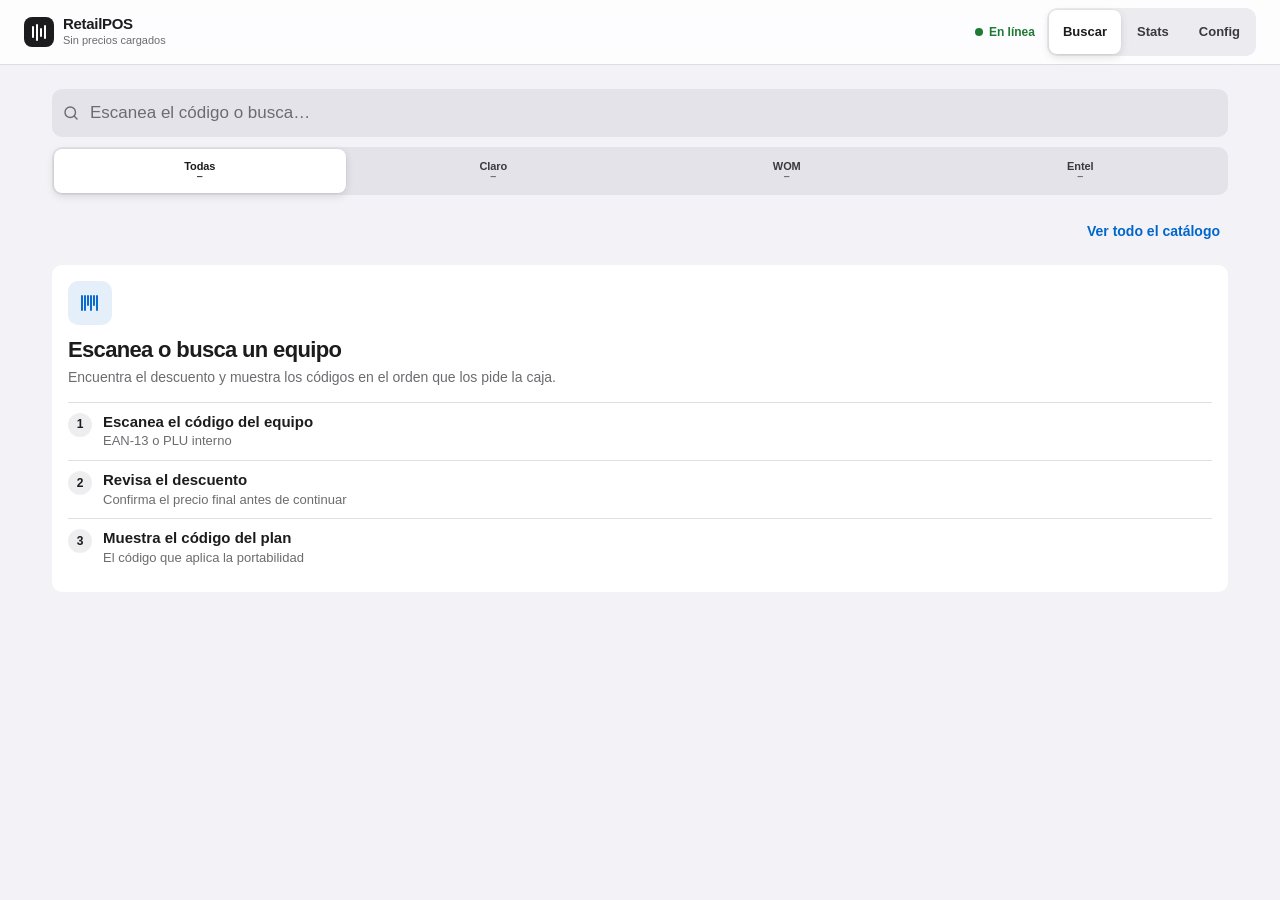
==== commit 8a071aee: "feat(ui): reemplaza tailwind por shell iOS propio" ====
--- a/templates/index.html
+++ b/templates/index.html
@@ -1,2286 +1,329 @@
 <!DOCTYPE html>
-<html lang="es" class="h-full bg-[#0F172A] text-slate-100">
+<html lang="es">
 <head>
   <meta charset="UTF-8">
-  <meta name="viewport" content="width=device-width, initial-scale=1, maximum-scale=1">
-  <title>RetailPOS Pro - Planes y Códigos de Barra</title>
-
-  <!-- PWA Setup -->
+  <meta name="viewport" content="width=device-width, initial-scale=1, viewport-fit=cover">
+  <title>RetailPOS Pro · Precios y códigos</title>
+
   <link rel="manifest" href="/manifest.json">
-  <meta name="theme-color" content="#0F172A">
+  <meta name="theme-color" content="#F2F2F7">
   <meta name="apple-mobile-web-app-capable" content="yes">
-  <meta name="apple-mobile-web-app-status-bar-style" content="black-translucent">
-  <meta name="apple-mobile-web-app-title" content="RetailPOS Pro">
-
-  <!-- Service Worker Registration -->
-  <script>
-    if ('serviceWorker' in navigator) {
-      navigator.serviceWorker.register('/sw.js');
-    }
-  </script>
-
-  <!-- Google Fonts: Inter + JetBrains Mono -->
-  <link rel="preconnect" href="https://fonts.googleapis.com">
-  <link rel="preconnect" href="https://fonts.gstatic.com" crossorigin>
-  <link href="https://fonts.googleapis.com/css2?family=Inter:wght@400;500;600;700;800;900&family=JetBrains+Mono:wght@400;500;600;700;800&display=swap" rel="stylesheet">
-
-  <!-- Tailwind CSS via CDN -->
-  <script src="https://cdn.tailwindcss.com"></script>
-  <script>
-    tailwind.config = {
-      darkMode: 'class',
-      theme: {
-        extend: {
-          fontFamily: {
-            sans: ['Inter', 'sans-serif'],
-            mono: ['JetBrains Mono', 'monospace'],
-          },
-          colors: {
-            'bg-base': '#0F172A',
-            'bg-card': '#1E293B',
-            'bg-elevated': '#263548',
-            'text-primary': '#F1F5F9',
-            'text-secondary': '#94A3B8',
-            'accent-green': '#10B981',
-            'accent-green-bg': '#064E3B',
-            'carrier-claro': '#E8003D',
-            'carrier-wom': '#6B2D8B',
-            'carrier-entel': '#FF6B00',
-            'carrier-todas': '#3B82F6',
-          }
-        }
-      }
-    };
-  </script>
-
-  <style>
-    /* Prevent rubber-banding on mobile, smooth scroll */
-    html, body {
-      overscroll-behavior-y: contain;
-      -webkit-tap-highlight-color: transparent;
-    }
-
-    /* Custom scrollbars */
-    ::-webkit-scrollbar {
-      width: 6px;
-      height: 6px;
-    }
-    ::-webkit-scrollbar-track {
-      background: #0F172A;
-    }
-    ::-webkit-scrollbar-thumb {
-      background: #334155;
-      border-radius: 9999px;
-    }
-    ::-webkit-scrollbar-thumb:hover {
-      background: #475569;
-    }
-
-    /* Crisp Barcodes */
-    .barcode-img {
-      image-rendering: -webkit-optimize-contrast;
-      image-rendering: crisp-edges;
-    }
-
-    /* Transitions */
-    .sheet-transition {
-      transition: transform 0.28s cubic-bezier(0.16, 1, 0.3, 1), opacity 0.25s ease;
-    }
-
-    /* Skeleton shimmer */
-    @keyframes shimmer {
-      0% { background-position: -200% 0; }
-      100% { background-position: 200% 0; }
-    }
-    .skeleton-box {
-      background: linear-gradient(90deg, #1E293B 25%, #263548 50%, #1E293B 75%);
-      background-size: 200% 100%;
-      animation: shimmer 1.5s infinite;
-    }
-
-    /* Print Ticket Styles */
-    @media print {
-      body * {
-        visibility: hidden !important;
-      }
-      #printTicketContainer, #printTicketContainer * {
-        visibility: visible !important;
-      }
-      #printTicketContainer {
-        display: block !important;
-        position: fixed !important;
-        left: 0 !important;
-        top: 0 !important;
-        width: 100vw !important;
-        margin: 0 !important;
-        padding: 24px !important;
-        background: #ffffff !important;
-        color: #000000 !important;
-        box-shadow: none !important;
-        z-index: 999999 !important;
-      }
-      .no-print {
-        display: none !important;
-      }
-      .print-barcode-wrapper {
-        border: 2px dashed #000 !important;
-        padding: 10px !important;
-        margin-bottom: 12px !important;
-        page-break-inside: avoid !important;
-      }
-    }
-  </style>
+  <meta name="apple-mobile-web-app-status-bar-style" content="default">
+  <meta name="apple-mobile-web-app-title" content="RetailPOS">
+  <link rel="apple-touch-icon" href="/static/icons/icon-180.png">
+  <link rel="icon" type="image/png" sizes="192x192" href="/static/icons/icon-192.png">
+  <link rel="stylesheet" href="/static/app.css">
+  <script src="/static/app.js" defer></script>
 </head>
-
-<body class="min-h-full bg-[#0F172A] text-[#F1F5F9] font-sans flex flex-col antialiased selection:bg-emerald-500 selection:text-white">
-
-  <!-- ============================================================ -->
-  <!-- 0. OFFLINE BANNER                                            -->
-  <!-- ============================================================ -->
-  <div id="offlineBanner" class="hidden bg-amber-400 text-slate-950 px-4 py-2 text-center text-xs sm:text-sm font-bold flex items-center justify-center gap-2 fixed top-0 left-0 right-0 z-50 shadow-md">
-    <svg class="w-4 h-4 text-slate-950 flex-shrink-0" fill="none" stroke="currentColor" viewBox="0 0 24 24">
-      <path stroke-linecap="round" stroke-linejoin="round" stroke-width="2" d="M12 9v2m0 4h.01m-6.938 4h13.856c1.54 0 2.502-1.667 1.732-3L13.732 4c-.77-1.333-2.694-1.333-3.464 0L3.34 16c-.77 1.333.192 3 1.732 3z"/>
-    </svg>
-    <span>Sin conexión — mostrando datos en caché</span>
+<body>
+  <a class="skip-link" href="#main">Saltar al contenido</a>
+
+  <div id="offlineBanner" class="offline-banner" role="status" hidden>
+    <span class="offline-dot" aria-hidden="true"></span>
+    <span id="offlineBannerText">Sin conexión — mostrando datos guardados</span>
   </div>
 
-  <!-- ============================================================ -->
-  <!-- 1. TOAST NOTIFICATION CONTAINER                              -->
-  <!-- ============================================================ -->
-  <div id="toastContainer" class="fixed top-16 left-1/2 -translate-x-1/2 z-50 flex flex-col items-center gap-2 pointer-events-none w-full max-w-sm px-4"></div>
-
-  <!-- ============================================================ -->
-  <!-- 2. HEADER (Fixed top, full width, 56px, #0F172A)             -->
-  <!-- ============================================================ -->
-  <header class="fixed top-0 left-0 right-0 h-14 bg-[#0F172A] border-b border-slate-800 flex items-center justify-between px-4 z-40 select-none">
-    
-    <!-- Left: Logo & Subtitle -->
-    <div class="flex items-center gap-2.5 min-w-0">
-      <div class="w-8 h-8 rounded-lg bg-gradient-to-tr from-rose-600 via-purple-600 to-blue-500 flex items-center justify-center shadow flex-shrink-0">
-        <svg class="w-5 h-5 text-white" fill="none" stroke="currentColor" viewBox="0 0 24 24">
-          <path stroke-linecap="round" stroke-linejoin="round" stroke-width="2" d="M12 4v1m6 11h2m-6 0h-2v4m0-11v3m0 0h.01M12 12h4.01M16 20h4M4 12h4m12 0h.01M5 8h2a1 1 0 001-1V5a1 1 0 00-1-1H5a1 1 0 00-1 1v2a1 1 0 001 1zm12 0h2a1 1 0 001-1V5a1 1 0 00-1-1h-2a1 1 0 00-1 1v2a1 1 0 001 1zM5 20h2a1 1 0 001-1v-2a1 1 0 00-1-1H5a1 1 0 00-1 1v2a1 1 0 001 1z"/>
-        </svg>
-      </div>
-      <div class="flex flex-col min-w-0">
-        <div class="flex items-center gap-1.5 leading-none">
-          <span class="text-white font-extrabold text-base tracking-tight truncate">RetailPOS Pro</span>
-          <span class="text-[10px] font-bold uppercase tracking-wider px-1.5 py-0.5 rounded bg-emerald-500/20 text-emerald-400 border border-emerald-500/30">PWA</span>
-        </div>
-        <span id="headerSubtitle" class="text-[11px] text-[#94A3B8] font-medium mt-0.5 truncate">W45 | 11-17 Nov</span>
-      </div>
-    </div>
-
-    <!-- Right: Status Pill & Hamburger Menu Button -->
-    <div class="flex items-center gap-2">
-      <!-- Connection status pill -->
-      <div id="connectionPill" class="hidden sm:flex items-center gap-1.5 px-2.5 py-1 rounded-full bg-slate-800/80 border border-slate-700/80 text-[11px] font-medium text-slate-300">
-        <span class="w-2 h-2 rounded-full bg-emerald-400"></span>
-        <span id="connectionText">Online</span>
-      </div>
-
-      <!-- Hamburger Menu (☰) -->
-      <button 
-        id="btnHamburger" 
-        type="button" 
-        onclick="toggleDrawer()"
-        class="w-10 h-10 flex items-center justify-center rounded-xl bg-[#1E293B] hover:bg-[#263548] active:scale-95 text-slate-200 border border-slate-700/80 transition-all shadow-sm"
-        aria-label="Abrir menú"
-        title="Menú">
-        <svg class="w-5 h-5" fill="none" stroke="currentColor" viewBox="0 0 24 24">
-          <path stroke-linecap="round" stroke-linejoin="round" stroke-width="2" d="M4 6h16M4 12h16M4 18h16" />
-        </svg>
+  <header class="app-header">
+    <div class="brand">
+      <span class="brand-mark" aria-hidden="true"><i></i><i></i><i></i><i></i></span>
+      <span class="brand-copy">
+        <span class="brand-title">RetailPOS</span>
+        <span id="headerWeek" class="brand-sub">Sin precios cargados</span>
+      </span>
+    </div>
+
+    <div class="header-right">
+      <div id="connectionPill" class="connection" aria-live="polite">
+        <span id="connectionDot" class="connection-dot" aria-hidden="true"></span>
+        <span id="connectionText">En línea</span>
+      </div>
+      <nav class="desktop-nav" aria-label="Principal">
+        <button id="desktopTabSearch" class="desktop-nav-item active" type="button" data-view="search" aria-current="page">Buscar</button>
+        <button id="desktopTabStats" class="desktop-nav-item" type="button" data-view="stats">Stats</button>
+        <button id="desktopTabConfig" class="desktop-nav-item" type="button" data-view="config">Config</button>
+      </nav>
+    </div>
+  </header>
+
+  <main id="main" class="app-main">
+    <section id="viewSearch" class="view active" data-view="search" aria-labelledby="searchTitle">
+      <h1 id="searchTitle" class="visually-hidden">Precios y códigos</h1>
+
+      <div class="search-row">
+        <div class="search-field">
+          <svg class="icon" viewBox="0 0 24 24" aria-hidden="true"><circle cx="11" cy="11" r="7" fill="none" stroke="currentColor" stroke-width="1.9"/><path d="m20 20-3.6-3.6" fill="none" stroke="currentColor" stroke-width="1.9" stroke-linecap="round"/></svg>
+          <input id="searchInput" type="search" inputmode="search" autocomplete="off" autocapitalize="off" spellcheck="false" placeholder="Escanea el código o busca…" aria-label="Buscar equipo por código o modelo">
+          <button id="btnClearSearch" class="icon-button search-clear" type="button" aria-label="Limpiar búsqueda" hidden>
+            <svg class="icon" viewBox="0 0 24 24" aria-hidden="true"><path d="m6 6 12 12M18 6 6 18" fill="none" stroke="currentColor" stroke-width="2.1" stroke-linecap="round"/></svg>
+          </button>
+        </div>
+        <button id="btnOpenFilters" class="filter-button" type="button" aria-haspopup="dialog" aria-controls="filterSheet">
+          <svg class="icon" viewBox="0 0 24 24" aria-hidden="true"><path d="M4 7h16M7 12h10M10 17h4" fill="none" stroke="currentColor" stroke-width="1.9" stroke-linecap="round"/></svg>
+          <span>Filtros</span>
+          <span id="activeFilterCount" class="filter-count" hidden>0</span>
+        </button>
+      </div>
+
+      <div id="carrierSegmented" class="segmented" role="tablist" aria-label="Operadora">
+        <button id="carrierTodas" class="segment active" type="button" role="tab" data-carrier="TODAS" aria-selected="true" aria-controls="resultsPanel">
+          <span class="seg-label">Todas</span><span id="countTODAS" class="seg-count">—</span>
+        </button>
+        <button id="carrierClaro" class="segment" type="button" role="tab" data-carrier="CLARO" aria-selected="false" aria-controls="resultsPanel">
+          <span class="seg-label">Claro</span><span id="countCLARO" class="seg-count">—</span>
+        </button>
+        <button id="carrierWom" class="segment" type="button" role="tab" data-carrier="WOM" aria-selected="false" aria-controls="resultsPanel">
+          <span class="seg-label">WOM</span><span id="countWOM" class="seg-count">—</span>
+        </button>
+        <button id="carrierEntel" class="segment" type="button" role="tab" data-carrier="ENTEL" aria-selected="false" aria-controls="resultsPanel">
+          <span class="seg-label">Entel</span><span id="countENTEL" class="seg-count">—</span>
+        </button>
+      </div>
+
+      <div id="activeFiltersBar" class="active-filters" hidden>
+        <span id="activeFiltersText">0 filtros activos</span>
+        <button id="btnClearFiltersInline" class="text-button" type="button">Limpiar</button>
+      </div>
+
+      <section id="filterSheet" class="filter-sheet" role="dialog" aria-modal="true" aria-labelledby="filterTitle" hidden>
+        <div class="sheet-grabber" aria-hidden="true"></div>
+        <div class="sheet-head">
+          <h2 id="filterTitle">Filtros</h2>
+          <button id="filterClose" class="icon-button" type="button" aria-label="Cerrar">
+            <svg class="icon" viewBox="0 0 24 24" aria-hidden="true"><path d="m6 6 12 12M18 6 6 18" fill="none" stroke="currentColor" stroke-width="2.1" stroke-linecap="round"/></svg>
+          </button>
+        </div>
+        <div class="filter-fields">
+          <label class="field">
+            <span>Marca</span>
+            <select id="brandFilter"><option value="">Todas las marcas</option></select>
+          </label>
+          <label class="field">
+            <span>Descuento mínimo</span>
+            <input id="minDctoFilter" type="number" inputmode="numeric" min="0" step="1000" placeholder="$0">
+          </label>
+          <label class="field">
+            <span>Precio máximo</span>
+            <input id="maxPriceFilter" type="number" inputmode="numeric" min="0" step="1000" placeholder="Sin límite">
+          </label>
+        </div>
+        <div class="sheet-actions">
+          <button id="applyFilters" class="button primary block" type="button">Aplicar filtros</button>
+          <button id="filterClear" class="text-button block" type="button">Limpiar</button>
+        </div>
+      </section>
+
+      <div class="results-head">
+        <div id="resultsCount" class="results-count" aria-live="polite"></div>
+        <button id="btnForceAll" class="text-button force-all" type="button">Ver todo el catálogo</button>
+      </div>
+
+      <div id="searchStates">
+        <div id="initialState" class="state-card group">
+          <span class="state-icon" aria-hidden="true">
+            <svg class="icon" viewBox="0 0 24 24"><path d="M4 5v14M7 5v14M10 5v9M13 5v14M16 5v9M19 5v14" fill="none" stroke="currentColor" stroke-width="1.9" stroke-linecap="round"/></svg>
+          </span>
+          <h2>Escanea o busca un equipo</h2>
+          <p>Encuentra el descuento y muestra los códigos en el orden que los pide la caja.</p>
+          <ol class="steps">
+            <li><span class="step-num">1</span><span><b>Escanea el código del equipo</b><small>EAN-13 o PLU interno</small></span></li>
+            <li><span class="step-num">2</span><span><b>Revisa el descuento</b><small>Confirma el precio final antes de continuar</small></span></li>
+            <li><span class="step-num">3</span><span><b>Muestra el código del plan</b><small>El código que aplica la portabilidad</small></span></li>
+          </ol>
+        </div>
+
+        <div id="skeletonState" class="skeleton-list" hidden aria-label="Cargando productos">
+          <span class="skeleton-row"></span><span class="skeleton-row"></span><span class="skeleton-row"></span>
+        </div>
+
+        <div id="noDataState" class="state-card group" hidden>
+          <h2>No hay precios cargados</h2>
+          <p>Sube el Excel semanal para habilitar la búsqueda de equipos.</p>
+          <button class="button primary" type="button" data-goto="config">Ir a Configuración</button>
+        </div>
+
+        <div id="emptyState" class="state-card group" hidden>
+          <h2>No encontramos ese producto</h2>
+          <p>Prueba con otro modelo, PLU o código de barras.</p>
+          <button id="btnEmptyClear" class="button secondary" type="button">Limpiar filtros</button>
+        </div>
+
+        <div id="errorState" class="state-card group" hidden>
+          <h2>No pudimos conectar</h2>
+          <p>Revisa la conexión e inténtalo otra vez.</p>
+          <button id="btnRetry" class="button primary" type="button">Reintentar</button>
+        </div>
+
+        <div id="offlineState" class="state-card group" hidden>
+          <h2>Sin conexión</h2>
+          <p>No hay una búsqueda guardada para mostrar.</p>
+          <button id="btnOfflineRetry" class="button primary" type="button">Reintentar</button>
+        </div>
+      </div>
+
+      <div id="resultsPanel" class="search-layout" hidden>
+        <div class="results-column">
+          <div id="resultsList" class="list-group mobile-results"></div>
+          <div id="desktopResults" class="table-card desktop-results">
+            <table>
+              <thead>
+                <tr><th scope="col">Operadora</th><th scope="col">Producto</th><th scope="col">PLU</th><th scope="col">Dcto.</th><th scope="col">Precio final</th><th scope="col"><span class="visually-hidden">Acción</span></th></tr>
+              </thead>
+              <tbody id="desktopTableBody"></tbody>
+            </table>
+          </div>
+          <button id="loadMore" class="text-button block load-more" type="button" hidden>Cargar más</button>
+        </div>
+
+        <aside id="desktopDetail" class="desktop-detail" aria-label="Detalle del producto">
+          <div class="detail-empty">
+            <p>Selecciona un producto para ver sus códigos</p>
+          </div>
+        </aside>
+      </div>
+    </section>
+
+    <section id="viewStats" class="view" data-view="stats" aria-labelledby="statsTitle" hidden>
+      <h1 id="statsTitle" class="large-title">Estadísticas</h1>
+      <p class="large-sub">Resumen del catálogo vigente</p>
+      <div id="statsGrid" class="stats-grid"></div>
+    </section>
+
+    <section id="viewConfig" class="view" data-view="config" aria-labelledby="configTitle" hidden>
+      <h1 id="configTitle" class="large-title">Configuración</h1>
+      <p class="large-sub">Fuentes de datos y caché offline</p>
+
+      <p class="config-warning">
+        <svg class="icon" viewBox="0 0 24 24" aria-hidden="true"><path d="M12 4 3.2 19.5h17.6L12 4z" fill="none" stroke="currentColor" stroke-width="1.9" stroke-linejoin="round"/><path d="M12 9.5v4.5M12 17h.01" fill="none" stroke="currentColor" stroke-width="2" stroke-linecap="round"/></svg>
+        <span><strong>Uso administrativo.</strong> Cambiar el Excel o el CSV afecta a todos los vendedores.</span>
+      </p>
+
+      <h2 class="group-header">Datos</h2>
+      <div class="group upload-card">
+        <div class="upload-row">
+          <span class="upload-icon" aria-hidden="true"><svg class="icon" viewBox="0 0 24 24"><path d="M7 3h8l4 4v14H7zM15 3v5h5" fill="none" stroke="currentColor" stroke-width="1.9" stroke-linejoin="round"/></svg></span>
+          <div>
+            <div class="row-title">Excel de precios</div>
+            <div class="row-sub">Archivo semanal con las hojas CLARO, WOM y ENTEL.</div>
+          </div>
+        </div>
+        <div class="upload-body">
+          <input type="file" id="excelFileInput" accept=".xlsx,.xls" hidden>
+          <button id="btnSelectExcel" class="button primary block" type="button">Seleccionar Excel…</button>
+          <div id="excelLoadingSpinner" class="upload-status" hidden><span class="spinner" aria-hidden="true"></span><span>Procesando Excel…</span></div>
+          <div class="upload-status"><span class="status-dot" aria-hidden="true"></span><span id="configExcelName">Sin archivo</span></div>
+        </div>
+      </div>
+
+      <div class="group upload-card">
+        <div class="upload-row">
+          <span class="upload-icon blue" aria-hidden="true"><svg class="icon" viewBox="0 0 24 24"><path d="M12 16V4m0 0-4 4m4-4 4 4M5 16v2a2 2 0 0 0 2 2h10a2 2 0 0 0 2-2v-2" fill="none" stroke="currentColor" stroke-width="1.9" stroke-linecap="round" stroke-linejoin="round"/></svg></span>
+          <div>
+            <div class="row-title">CSV de existencias</div>
+            <div class="row-sub">Base maestra de EAN-13 para resolver PLUs sin fórmula.</div>
+          </div>
+        </div>
+        <div class="upload-body">
+          <input type="file" id="csvFileInput" accept=".csv" hidden>
+          <button id="btnSelectCsv" class="button secondary block" type="button">Actualizar CSV…</button>
+          <div id="csvLoadingSpinner" class="upload-status blue" hidden><span class="spinner" aria-hidden="true"></span><span>Procesando CSV…</span></div>
+          <div class="upload-status blue"><span class="status-dot" aria-hidden="true"></span><span id="configCsvName">Sin archivo</span></div>
+        </div>
+      </div>
+
+      <h2 class="group-header">Aplicación</h2>
+      <details class="group advanced">
+        <summary class="advanced-row">
+          <span>Avanzado y caché</span>
+          <svg class="chevron icon" viewBox="0 0 24 24" aria-hidden="true"><path d="m9 5 7 7-7 7" fill="none" stroke="currentColor" stroke-width="2" stroke-linecap="round" stroke-linejoin="round"/></svg>
+        </summary>
+        <div class="advanced-body">
+          <div class="advanced-line"><span>Versión del servidor</span><span id="diagVersion">v2.0</span></div>
+          <div class="advanced-line"><span>Service worker</span><span id="diagSwStatus">Verificando…</span></div>
+          <div class="advanced-line"><span>Modo offline</span><span id="diagOffline">En línea</span></div>
+          <div class="advanced-actions">
+            <button id="btnClearCache" class="button secondary" type="button">Limpiar caché</button>
+            <button id="btnReloadApp" class="button secondary" type="button">Recargar</button>
+          </div>
+          <div id="pwaInstallContainer" class="install-row" hidden>
+            <button id="btnInstallPwa" class="button primary block" type="button">Instalar RetailPOS</button>
+          </div>
+        </div>
+      </details>
+    </section>
+  </main>
+
+  <nav class="tabbar" aria-label="Principal">
+    <button id="tabSearch" class="tabbar-item active" type="button" data-view="search" aria-current="page">
+      <svg class="icon" viewBox="0 0 24 24" aria-hidden="true"><circle cx="11" cy="11" r="7" fill="none" stroke="currentColor" stroke-width="1.9"/><path d="m20 20-3.6-3.6" fill="none" stroke="currentColor" stroke-width="1.9" stroke-linecap="round"/></svg>
+      <span>Buscar</span>
+    </button>
+    <button id="tabStats" class="tabbar-item" type="button" data-view="stats">
+      <svg class="icon" viewBox="0 0 24 24" aria-hidden="true"><path d="M5 19V10M12 19V5M19 19v-6" fill="none" stroke="currentColor" stroke-width="1.9" stroke-linecap="round"/></svg>
+      <span>Stats</span>
+    </button>
+    <button id="tabConfig" class="tabbar-item" type="button" data-view="config">
+      <svg class="icon" viewBox="0 0 24 24" aria-hidden="true"><circle cx="12" cy="12" r="3" fill="none" stroke="currentColor" stroke-width="1.9"/><path d="M12 3.5v2M12 18.5v2M3.5 12h2M18.5 12h2M6 6l1.4 1.4M16.6 16.6 18 18M18 6l-1.4 1.4M7.4 16.6 6 18" fill="none" stroke="currentColor" stroke-width="1.9" stroke-linecap="round"/></svg>
+      <span>Config</span>
+    </button>
+    <span class="home-indicator" aria-hidden="true"></span>
+  </nav>
+
+  <div id="filterBackdrop" class="sheet-backdrop" hidden></div>
+
+  <section id="detailDialog" class="detail-dialog" role="dialog" aria-modal="true" aria-labelledby="detailTitle" hidden>
+    <div class="detail-nav">
+      <button id="detailBack" class="back-button" type="button" aria-label="Cerrar">
+        <svg class="icon" viewBox="0 0 24 24" aria-hidden="true"><path d="m15 5-7 7 7 7" fill="none" stroke="currentColor" stroke-width="2.1" stroke-linecap="round" stroke-linejoin="round"/></svg>
+        <span>Volver</span>
       </button>
-    </div>
-  </header>
-
-  <!-- ============================================================ -->
-  <!-- 3. TOP STICKY BAR: CARRIER TABS + SEARCH + FILTERS          -->
-  <!-- ============================================================ -->
-  <div id="stickyTopBar" class="fixed top-14 left-0 right-0 bg-[#0F172A]/95 backdrop-blur-md border-b border-slate-800/90 z-30 transition-all">
-    <div class="max-w-7xl mx-auto px-3 sm:px-4 pt-2.5 pb-2.5 flex flex-col gap-2">
-      
-      <!-- Carrier Selector Tabs (Horizontally scrollable) -->
-      <div class="flex items-center gap-1.5 overflow-x-auto no-scrollbar py-0.5 select-none" id="carrierTabsContainer">
-        
-        <!-- TODAS -->
-        <button 
-          id="tabTODAS"
-          onclick="selectCarrier('TODAS')"
-          type="button"
-          class="carrier-tab flex-shrink-0 px-3.5 py-1.5 rounded-full text-xs font-bold transition-all flex items-center gap-1.5 bg-[#3B82F6] text-white shadow-md shadow-blue-900/30">
-          <span>TODAS</span>
-          <span id="badgeCountTODAS" class="text-[11px] font-mono opacity-90">(0)</span>
-        </button>
-
-        <!-- CLARO -->
-        <button 
-          id="tabCLARO"
-          onclick="selectCarrier('CLARO')"
-          type="button"
-          class="carrier-tab flex-shrink-0 px-3.5 py-1.5 rounded-full text-xs font-bold transition-all flex items-center gap-1.5 bg-[#1E293B] text-slate-300 hover:text-white border border-slate-700/80">
-          <span class="w-2 h-2 rounded-full bg-[#E8003D]"></span>
-          <span>CLARO</span>
-          <span id="badgeCountCLARO" class="text-[11px] font-mono opacity-80">(0)</span>
-        </button>
-
-        <!-- WOM -->
-        <button 
-          id="tabWOM"
-          onclick="selectCarrier('WOM')"
-          type="button"
-          class="carrier-tab flex-shrink-0 px-3.5 py-1.5 rounded-full text-xs font-bold transition-all flex items-center gap-1.5 bg-[#1E293B] text-slate-300 hover:text-white border border-slate-700/80">
-          <span class="w-2 h-2 rounded-full bg-[#6B2D8B]"></span>
-          <span>WOM</span>
-          <span id="badgeCountWOM" class="text-[11px] font-mono opacity-80">(0)</span>
-        </button>
-
-        <!-- ENTEL -->
-        <button 
-          id="tabENTEL"
-          onclick="selectCarrier('ENTEL')"
-          type="button"
-          class="carrier-tab flex-shrink-0 px-3.5 py-1.5 rounded-full text-xs font-bold transition-all flex items-center gap-1.5 bg-[#1E293B] text-slate-300 hover:text-white border border-slate-700/80">
-          <span class="w-2 h-2 rounded-full bg-[#FF6B00]"></span>
-          <span>ENTEL</span>
-          <span id="badgeCountENTEL" class="text-[11px] font-mono opacity-80">(0)</span>
-        </button>
-
-      </div>
-
-      <!-- Search Bar (Full width, 48px height) -->
-      <div class="relative flex items-center w-full">
-        <div class="absolute left-3.5 flex items-center pointer-events-none text-slate-400">
-          <svg class="w-5 h-5 text-emerald-400" fill="none" stroke="currentColor" viewBox="0 0 24 24">
-            <path stroke-linecap="round" stroke-linejoin="round" stroke-width="2" d="M21 21l-6-6m2-5a7 7 0 11-14 0 7 7 0 0114 0z"/>
-          </svg>
-        </div>
-
-        <input 
-          type="text" 
-          id="searchInput" 
-          autofocus
-          autocomplete="off"
-          spellcheck="false"
-          placeholder="🔍 Escanea o escribe..."
-          class="w-full h-12 pl-11 pr-20 rounded-xl bg-[#1E293B] border border-slate-700/80 focus:border-emerald-500 focus:ring-2 focus:ring-emerald-500/20 text-[#F1F5F9] placeholder-slate-400 text-sm md:text-base font-medium transition-all shadow-inner outline-none">
-
-        <!-- Search Right Controls: Clear button + Filter toggle -->
-        <div class="absolute right-2 flex items-center gap-1.5">
-          <!-- Clear Button (visible when text entered) -->
-          <button 
-            id="btnClearSearch" 
-            type="button" 
-            onclick="clearSearchInput()"
-            class="hidden w-8 h-8 flex items-center justify-center rounded-lg text-slate-400 hover:text-white hover:bg-slate-700/60 active:scale-95 transition-all"
-            title="Limpiar búsqueda">
-            <svg class="w-4 h-4" fill="none" stroke="currentColor" viewBox="0 0 24 24">
-              <path stroke-linecap="round" stroke-linejoin="round" stroke-width="2" d="M6 18L18 6M6 6l12 12"/>
-            </svg>
-          </button>
-
-          <!-- Toggle Filter Button -->
-          <button 
-            id="btnToggleFilters" 
-            type="button" 
-            onclick="toggleFiltersRow()"
-            class="h-8 px-2.5 flex items-center gap-1 rounded-lg bg-[#263548] hover:bg-slate-700 text-xs font-semibold text-slate-200 border border-slate-600/70 transition-all shadow-sm">
-            <span>Filtros</span>
-            <span id="filterArrowIcon" class="text-[10px] transition-transform">▾</span>
-            <span id="activeFiltersDot" class="hidden w-2 h-2 rounded-full bg-emerald-400 ml-0.5"></span>
-          </button>
-        </div>
-      </div>
-
-      <!-- Collapsible Filters Row (hidden by default on mobile) -->
-      <div id="filtersRow" class="hidden pt-1 pb-1 border-t border-slate-800/80 transition-all">
-        <div class="flex items-center gap-2 overflow-x-auto no-scrollbar py-1">
-          
-          <!-- Brand dropdown -->
-          <div class="flex-shrink-0 min-w-[140px] max-w-[170px]">
-            <label for="brandFilter" class="sr-only">Marca</label>
-            <div class="relative">
-              <select 
-                id="brandFilter" 
-                onchange="onFilterChange()"
-                class="w-full h-9 px-2.5 pr-7 rounded-lg bg-[#1E293B] border border-slate-700/80 focus:border-emerald-500 text-xs text-slate-200 outline-none appearance-none cursor-pointer">
-                <option value="">Todas las marcas</option>
-              </select>
-              <div class="absolute right-2 top-2.5 pointer-events-none text-slate-400">
-                <svg class="w-3.5 h-3.5" fill="none" stroke="currentColor" viewBox="0 0 24 24">
-                  <path stroke-linecap="round" stroke-linejoin="round" stroke-width="2" d="M19 9l-7 7-7-7" />
-                </svg>
-              </div>
-            </div>
-          </div>
-
-          <!-- Min Discount input -->
-          <div class="flex-shrink-0 w-28">
-            <label for="minDctoFilter" class="sr-only">Min Descuento</label>
-            <div class="relative">
-              <span class="absolute left-2.5 top-2 text-slate-500 font-mono text-xs">$</span>
-              <input 
-                type="number" 
-                id="minDctoFilter" 
-                step="5000"
-                placeholder="Min Dcto"
-                oninput="debouncedSearch()"
-                class="w-full h-9 pl-6 pr-2 rounded-lg bg-[#1E293B] border border-slate-700/80 focus:border-emerald-500 text-xs font-mono text-emerald-400 placeholder-slate-500 outline-none">
-            </div>
-          </div>
-
-          <!-- Max Price input -->
-          <div class="flex-shrink-0 w-28">
-            <label for="maxPriceFilter" class="sr-only">Max Precio</label>
-            <div class="relative">
-              <span class="absolute left-2.5 top-2 text-slate-500 font-mono text-xs">$</span>
-              <input 
-                type="number" 
-                id="maxPriceFilter" 
-                step="10000"
-                placeholder="Max Precio"
-                oninput="debouncedSearch()"
-                class="w-full h-9 pl-6 pr-2 rounded-lg bg-[#1E293B] border border-slate-700/80 focus:border-emerald-500 text-xs font-mono text-slate-200 placeholder-slate-500 outline-none">
-            </div>
-          </div>
-
-          <!-- Limpiar button -->
-          <button 
-            type="button" 
-            onclick="clearAllFilters()"
-            class="flex-shrink-0 h-9 px-3 rounded-lg bg-slate-800 hover:bg-slate-700 active:scale-95 text-slate-300 hover:text-white border border-slate-700 text-xs font-semibold transition-all">
-            Limpiar
-          </button>
-        </div>
-      </div>
-
-    </div>
+      <div class="detail-nav-copy">
+        <h2 id="detailTitle">Detalle</h2>
+        <span id="detailCarrier"></span>
+      </div>
+      <span class="detail-nav-spacer" aria-hidden="true"></span>
+    </div>
+    <div id="detailBody" class="detail-body"></div>
+    <div class="detail-footer">
+      <button id="btnPrintMobile" class="button primary block js-print" type="button">
+        <svg class="icon" viewBox="0 0 24 24" aria-hidden="true"><path d="M7 8V4h10v4M7 17H5a2 2 0 0 1-2-2v-4a2 2 0 0 1 2-2h14a2 2 0 0 1 2 2v4a2 2 0 0 1-2 2h-2M7 14h10v6H7z" fill="none" stroke="currentColor" stroke-width="1.9" stroke-linejoin="round"/></svg>
+        Imprimir códigos
+      </button>
+      <span class="home-indicator" aria-hidden="true"></span>
+    </div>
+  </section>
+
+  <div id="toastContainer" class="toast-container" aria-live="polite"></div>
+
+  <div id="printTicketContainer" class="print-ticket" hidden>
+    <div class="print-head">
+      <div class="print-brand">RetailPOS Pro</div>
+      <p id="printVigencia">Vigencia: 11 Nov - 17 Nov</p>
+    </div>
+    <div class="print-product">
+      <div id="printCarrierBrand">CLARO • APPLE</div>
+      <div id="printDescription">iPhone 13 128GB Blanco</div>
+      <div>PLU: <span id="printPlu">27537898</span></div>
+    </div>
+    <div class="print-price">
+      <div id="printDiscount">-$80.000</div>
+      <div><span>Normal: <s id="printNormalPrice">$499.990</s></span> <strong>Final: <span id="printFinalPrice">$419.990</span></strong></div>
+    </div>
+    <div class="print-barcode-wrapper">
+      <div class="print-label">Código del equipo</div>
+      <img id="printEanImg" src="" alt="Código de barras del equipo">
+      <div id="printEanNumber">0200027537897</div>
+    </div>
+    <div class="print-barcode-wrapper">
+      <div class="print-label">Código del plan (<span id="printCarrierPlan">CLARO</span>)</div>
+      <img id="printPlanImg" src="" alt="Código de barras del plan CLARO">
+      <div id="printPlanNumber">200028174046</div>
+    </div>
+    <div class="print-barcode-wrapper">
+      <div class="print-label">PLU interno</div>
+      <img id="printPluBarcodeImg" src="" alt="Código de barras del PLU">
+      <div id="printPluNumber">27537898</div>
+    </div>
+    <div class="print-foot">Impreso el <span id="printTimestamp"></span> • RetailPOS Pro</div>
   </div>
-
-  <!-- Spacer to prevent content overlap with fixed header + sticky top bar -->
-  <div id="stickySpacer" class="h-32 sm:h-34"></div>
-
-  <!-- ============================================================ -->
-  <!-- 4. MAIN CONTENT CONTAINER (3 Views)                          -->
-  <!-- ============================================================ -->
-  <main class="flex-1 w-full max-w-7xl mx-auto px-3 sm:px-4 py-3 mb-16">
-
-    <!-- ──────────────────────────────────────────────────────────── -->
-    <!-- VIEW 1: SEARCH / RESULTS (Main POS View)                     -->
-    <!-- ──────────────────────────────────────────────────────────── -->
-    <section id="viewSearch" class="view-panel flex flex-col gap-3">
-      
-      <!-- Results Subheader / Info Bar -->
-      <div class="flex items-center justify-between text-xs text-[#94A3B8] px-1">
-        <div class="flex items-center gap-2">
-          <span id="resultsCountBadge" class="font-semibold text-slate-200">Buscando productos...</span>
-          <span id="loadingIndicator" class="hidden items-center gap-1.5 text-emerald-400">
-            <svg class="animate-spin h-3.5 w-3.5 text-emerald-400" fill="none" viewBox="0 0 24 24">
-              <circle class="opacity-25" cx="12" cy="12" r="10" stroke="currentColor" stroke-width="4"></circle>
-              <path class="opacity-75" fill="currentColor" d="M4 12a8 8 0 018-8V0C5.373 0 0 5.373 0 12h4zm2 5.291A7.962 7.962 0 014 12H0c0 3.042 1.135 5.824 3 7.938l3-2.647z"></path>
-            </svg>
-            <span class="text-[11px]">Actualizando...</span>
-          </span>
-        </div>
-
-        <div class="text-[11px] text-slate-400 hidden sm:block">
-          Presiona <kbd class="px-1.5 py-0.5 rounded bg-slate-800 border border-slate-700 font-mono text-slate-300">Enter</kbd> para escanear
-        </div>
-      </div>
-
-      <!-- SKELETON LOADING STATE -->
-      <div id="skeletonContainer" class="hidden flex-col gap-2.5">
-        <div class="skeleton-box h-32 rounded-xl border border-slate-800"></div>
-        <div class="skeleton-box h-32 rounded-xl border border-slate-800"></div>
-        <div class="skeleton-box h-32 rounded-xl border border-slate-800"></div>
-      </div>
-
-      <!-- EMPTY STATE -->
-      <div id="emptyState" class="hidden py-14 px-4 text-center flex flex-col items-center justify-center">
-        <div class="w-16 h-16 rounded-full bg-slate-800/80 border border-slate-700/80 flex items-center justify-center mb-3 text-slate-400">
-          <svg class="w-8 h-8" fill="none" stroke="currentColor" viewBox="0 0 24 24">
-            <path stroke-linecap="round" stroke-linejoin="round" stroke-width="1.75" d="M9.172 16.172a4 4 0 015.656 0M9 10h.01M15 10h.01M21 12a9 9 0 11-18 0 9 9 0 0118 0z" />
-          </svg>
-        </div>
-        <h3 class="text-base font-bold text-slate-200">Sin resultados para tu búsqueda</h3>
-        <p class="text-xs text-slate-400 mt-1 max-w-xs">Verifica el código ingresado o cambia los filtros de marca y operadora.</p>
-        <button 
-          type="button" 
-          onclick="clearAllFilters()"
-          class="mt-4 px-4 py-2 rounded-xl bg-slate-800 hover:bg-slate-700 text-xs font-semibold text-slate-200 border border-slate-700 transition-all">
-          Restablecer búsqueda
-        </button>
-      </div>
-
-      <!-- DESKTOP SPLIT WRAPPER (Cards on mobile ≤ 768px, Split table/detail on desktop ≥ 1024px) -->
-      <div class="lg:grid lg:grid-cols-12 lg:gap-5 items-start">
-        
-        <!-- Left Panel: Card List (Mobile) & Table View (Desktop) (60% width on desktop) -->
-        <div class="lg:col-span-7 flex flex-col gap-2.5">
-          
-          <!-- MOBILE CARD LIST (primary — ≤ 768px & tablets) -->
-          <div id="mobileCardList" class="flex flex-col gap-2.5 lg:hidden">
-            <!-- Cards rendered here via JS -->
-          </div>
-
-          <!-- DESKTOP TABLE VIEW (≥ 1024px) -->
-          <div id="desktopTableView" class="hidden lg:block overflow-hidden bg-[#1E293B] border border-slate-800 rounded-2xl shadow-xl">
-            <div class="overflow-x-auto">
-              <table class="w-full text-left border-collapse text-xs">
-                <thead>
-                  <tr class="bg-slate-900/80 border-b border-slate-800 text-[11px] font-bold text-slate-400 uppercase tracking-wider select-none">
-                    <th class="py-3 px-3">Operadora</th>
-                    <th class="py-3 px-3">Marca</th>
-                    <th class="py-3 px-3 min-w-[180px]">Descripción</th>
-                    <th class="py-3 px-3 font-mono">PLU</th>
-                    <th class="py-3 px-3 font-mono">EAN-13</th>
-                    <th class="py-3 px-3 font-mono">Plan</th>
-                    <th class="py-3 px-3 text-right">DCTO</th>
-                    <th class="py-3 px-3 text-right">Precio</th>
-                    <th class="py-3 px-3 text-right">P. Final</th>
-                  </tr>
-                </thead>
-                <tbody id="desktopTableBody" class="divide-y divide-slate-800/80">
-                  <!-- Rows rendered here via JS -->
-                </tbody>
-              </table>
-            </div>
-          </div>
-
-        </div>
-
-        <!-- Right Panel: Desktop Selected Product Detail with Barcodes (40% width, sticky) -->
-        <div class="hidden lg:block lg:col-span-5 sticky top-36">
-          <div id="desktopDetailPanel" class="bg-[#1E293B] border border-slate-800 rounded-2xl p-4 shadow-xl">
-            
-            <!-- No Selection State -->
-            <div id="desktopDetailEmpty" class="py-16 text-center flex flex-col items-center justify-center text-slate-400">
-              <div class="w-12 h-12 rounded-full bg-slate-800 flex items-center justify-center mb-3">
-                <svg class="w-6 h-6 text-slate-500" fill="none" stroke="currentColor" viewBox="0 0 24 24">
-                  <path stroke-linecap="round" stroke-linejoin="round" stroke-width="1.5" d="M12 4v1m6 11h2m-6 0h-2v4m0-11v3m0 0h.01M12 12h4.01M16 20h4M4 12h4m12 0h.01M5 8h2a1 1 0 001-1V5a1 1 0 00-1-1H5a1 1 0 00-1 1v2a1 1 0 001 1zm12 0h2a1 1 0 001-1V5a1 1 0 00-1-1h-2a1 1 0 00-1 1v2a1 1 0 001 1zM5 20h2a1 1 0 001-1v-2a1 1 0 00-1-1H5a1 1 0 00-1 1v2a1 1 0 001 1z" />
-                </svg>
-              </div>
-              <h4 class="text-sm font-bold text-slate-300">Ningún producto seleccionado</h4>
-              <p class="text-xs text-slate-400 mt-1 max-w-xs">Selecciona un producto de la tabla para visualizar sus códigos de barra para escaneo directo.</p>
-            </div>
-
-            <!-- Active Selected Product Container -->
-            <div id="desktopDetailContent" class="hidden flex-col gap-3.5">
-              <!-- Header info rendered via JS -->
-              <div id="desktopDetailInner"></div>
-            </div>
-
-          </div>
-        </div>
-
-      </div>
-
-    </section>
-
-    <!-- ──────────────────────────────────────────────────────────── -->
-    <!-- VIEW 2: STATS VIEW                                           -->
-    <!-- ──────────────────────────────────────────────────────────── -->
-    <section id="viewStats" class="view-panel hidden flex-col gap-4">
-      
-      <div class="flex items-center justify-between">
-        <div>
-          <h2 class="text-lg font-black text-white">Estadísticas por Operadora</h2>
-          <p class="text-xs text-slate-400">Resumen de catálogo, descuentos máximos y rango de precios vigentes.</p>
-        </div>
-        <button 
-          type="button" 
-          onclick="fetchStats(true)" 
-          class="px-3 py-1.5 rounded-lg bg-slate-800 hover:bg-slate-700 text-xs font-semibold text-slate-300 flex items-center gap-1.5 border border-slate-700 transition-all">
-          <svg class="w-3.5 h-3.5" fill="none" stroke="currentColor" viewBox="0 0 24 24">
-            <path stroke-linecap="round" stroke-linejoin="round" stroke-width="2" d="M4 4v5h.582m15.356 2A8.001 8.001 0 004.582 9m0 0H9m11 11v-5h-.581m0 0a8.003 8.003 0 01-15.357-2m15.357 2H15"/>
-          </svg>
-          <span>Actualizar</span>
-        </button>
-      </div>
-
-      <!-- Carrier Stats Cards Grid -->
-      <div class="grid grid-cols-1 md:grid-cols-3 gap-4" id="statsCardsContainer">
-        
-        <!-- CLARO Card -->
-        <div onclick="selectCarrierAndSearch('CLARO')" class="cursor-pointer bg-[#1E293B] hover:bg-[#263548] border-l-4 border-l-[#E8003D] border border-slate-700/80 rounded-2xl p-4 shadow-lg transition-all active:scale-[0.99]">
-          <div class="flex items-center justify-between mb-2">
-            <div class="flex items-center gap-2">
-              <span class="w-3 h-3 rounded-full bg-[#E8003D]"></span>
-              <span class="text-sm font-black text-[#E8003D] tracking-wider">CLARO</span>
-            </div>
-            <span id="statClaroBrands" class="text-[11px] font-semibold px-2 py-0.5 rounded-full bg-rose-500/10 text-rose-300 border border-rose-500/20">-- marcas</span>
-          </div>
-          <div class="grid grid-cols-2 gap-2 mt-3">
-            <div>
-              <div class="text-[10px] uppercase font-bold text-slate-400">Total Equipos</div>
-              <div id="statClaroTotal" class="text-2xl font-black text-white font-mono mt-0.5">--</div>
-            </div>
-            <div>
-              <div class="text-[10px] uppercase font-bold text-slate-400">Máx. Descuento</div>
-              <div id="statClaroMaxDcto" class="text-xl font-black text-emerald-400 font-mono mt-0.5">--</div>
-            </div>
-          </div>
-          <div class="mt-3 pt-2.5 border-t border-slate-800 flex items-center justify-between text-xs">
-            <span class="text-slate-400">Rango Precios:</span>
-            <span id="statClaroPriceRange" class="font-mono font-semibold text-slate-200">--</span>
-          </div>
-          <div class="mt-2 text-right">
-            <span class="text-[11px] font-bold text-blue-400">Ver catálogo CLARO →</span>
-          </div>
-        </div>
-
-        <!-- WOM Card -->
-        <div onclick="selectCarrierAndSearch('WOM')" class="cursor-pointer bg-[#1E293B] hover:bg-[#263548] border-l-4 border-l-[#6B2D8B] border border-slate-700/80 rounded-2xl p-4 shadow-lg transition-all active:scale-[0.99]">
-          <div class="flex items-center justify-between mb-2">
-            <div class="flex items-center gap-2">
-              <span class="w-3 h-3 rounded-full bg-[#6B2D8B]"></span>
-              <span class="text-sm font-black text-purple-400 tracking-wider">WOM</span>
-            </div>
-            <span id="statWomBrands" class="text-[11px] font-semibold px-2 py-0.5 rounded-full bg-purple-500/10 text-purple-300 border border-purple-500/20">-- marcas</span>
-          </div>
-          <div class="grid grid-cols-2 gap-2 mt-3">
-            <div>
-              <div class="text-[10px] uppercase font-bold text-slate-400">Total Equipos</div>
-              <div id="statWomTotal" class="text-2xl font-black text-white font-mono mt-0.5">--</div>
-            </div>
-            <div>
-              <div class="text-[10px] uppercase font-bold text-slate-400">Máx. Descuento</div>
-              <div id="statWomMaxDcto" class="text-xl font-black text-emerald-400 font-mono mt-0.5">--</div>
-            </div>
-          </div>
-          <div class="mt-3 pt-2.5 border-t border-slate-800 flex items-center justify-between text-xs">
-            <span class="text-slate-400">Rango Precios:</span>
-            <span id="statWomPriceRange" class="font-mono font-semibold text-slate-200">--</span>
-          </div>
-          <div class="mt-2 text-right">
-            <span class="text-[11px] font-bold text-blue-400">Ver catálogo WOM →</span>
-          </div>
-        </div>
-
-        <!-- ENTEL Card -->
-        <div onclick="selectCarrierAndSearch('ENTEL')" class="cursor-pointer bg-[#1E293B] hover:bg-[#263548] border-l-4 border-l-[#FF6B00] border border-slate-700/80 rounded-2xl p-4 shadow-lg transition-all active:scale-[0.99]">
-          <div class="flex items-center justify-between mb-2">
-            <div class="flex items-center gap-2">
-              <span class="w-3 h-3 rounded-full bg-[#FF6B00]"></span>
-              <span class="text-sm font-black text-orange-400 tracking-wider">ENTEL</span>
-            </div>
-            <span id="statEntelBrands" class="text-[11px] font-semibold px-2 py-0.5 rounded-full bg-orange-500/10 text-orange-300 border border-orange-500/20">-- marcas</span>
-          </div>
-          <div class="grid grid-cols-2 gap-2 mt-3">
-            <div>
-              <div class="text-[10px] uppercase font-bold text-slate-400">Total Equipos</div>
-              <div id="statEntelTotal" class="text-2xl font-black text-white font-mono mt-0.5">--</div>
-            </div>
-            <div>
-              <div class="text-[10px] uppercase font-bold text-slate-400">Máx. Descuento</div>
-              <div id="statEntelMaxDcto" class="text-xl font-black text-emerald-400 font-mono mt-0.5">--</div>
-            </div>
-          </div>
-          <div class="mt-3 pt-2.5 border-t border-slate-800 flex items-center justify-between text-xs">
-            <span class="text-slate-400">Rango Precios:</span>
-            <span id="statEntelPriceRange" class="font-mono font-semibold text-slate-200">--</span>
-          </div>
-          <div class="mt-2 text-right">
-            <span class="text-[11px] font-bold text-blue-400">Ver catálogo ENTEL →</span>
-          </div>
-        </div>
-
-      </div>
-
-    </section>
-
-    <!-- ──────────────────────────────────────────────────────────── -->
-    <!-- VIEW 3: CONFIG PANEL (Settings, Uploads, Diagnostics)        -->
-    <!-- ──────────────────────────────────────────────────────────── -->
-    <section id="viewConfig" class="view-panel hidden flex-col gap-5">
-      
-      <div>
-        <h2 class="text-lg font-black text-white">Configuración del Sistema</h2>
-        <p class="text-xs text-slate-400">Administra las fuentes de datos Excel, referencias CSV y caché offline.</p>
-      </div>
-
-      <!-- Upload Excel Section -->
-      <div class="bg-[#1E293B] border border-slate-800 rounded-2xl p-4 sm:p-5 shadow-lg">
-        <div class="flex items-start gap-3">
-          <div class="w-10 h-10 rounded-xl bg-emerald-500/10 border border-emerald-500/30 text-emerald-400 flex items-center justify-center flex-shrink-0">
-            <svg class="w-5 h-5" fill="currentColor" viewBox="0 0 24 24">
-              <path d="M14 2H6a2 2 0 0 0-2 2v16a2 2 0 0 0 2 2h12a2 2 0 0 0 2-2V8l-6-6zM6 20V4h7v5h5v11H6z"/>
-              <path d="M8.5 13.5l2 2.5-2 2.5h1.5l1.25-1.7 1.25 1.7h1.5l-2-2.5 2-2.5H14l-1.25 1.7-1.25-1.7z"/>
-            </svg>
-          </div>
-          <div class="flex-1 min-w-0">
-            <h3 class="text-sm font-bold text-white">📊 Archivo Excel de Precios</h3>
-            <p class="text-xs text-slate-400 mt-0.5">Carga el archivo semanal con las hojas CLARO, WOM y ENTEL normalizadas.</p>
-            
-            <div class="mt-3 flex flex-wrap items-center gap-3">
-              <input type="file" id="excelFileInput" accept=".xlsx, .xls" class="hidden" onchange="handleExcelUpload(event)">
-              <button 
-                type="button" 
-                onclick="document.getElementById('excelFileInput').click()"
-                id="btnSelectExcel"
-                class="px-4 py-2 rounded-xl bg-emerald-600 hover:bg-emerald-500 active:scale-95 text-white font-semibold text-xs transition-all shadow-md flex items-center gap-2">
-                <svg class="w-4 h-4" fill="none" stroke="currentColor" viewBox="0 0 24 24">
-                  <path stroke-linecap="round" stroke-linejoin="round" stroke-width="2" d="M4 16v1a3 3 0 003 3h10a3 3 0 003-3v-1m-4-8l-4-4m0 0L8 8m4-4v12"/>
-                </svg>
-                <span>Seleccionar Excel...</span>
-              </button>
-
-              <div id="excelLoadingSpinner" class="hidden items-center gap-1.5 text-xs text-emerald-400">
-                <svg class="animate-spin h-4 w-4" fill="none" viewBox="0 0 24 24">
-                  <circle class="opacity-25" cx="12" cy="12" r="10" stroke="currentColor" stroke-width="4"></circle>
-                  <path class="opacity-75" fill="currentColor" d="M4 12a8 8 0 018-8V0C5.373 0 0 5.373 0 12h4zm2 5.291A7.962 7.962 0 014 12H0c0 3.042 1.135 5.824 3 7.938l3-2.647z"></path>
-                </svg>
-                <span>Procesando archivo...</span>
-              </div>
-            </div>
-
-            <!-- Excel Status Label -->
-            <div class="mt-3 py-2 px-3 rounded-lg bg-[#263548] border border-slate-700/80 text-xs text-slate-300 font-mono flex items-center gap-2">
-              <span class="w-2 h-2 rounded-full bg-emerald-400 flex-shrink-0"></span>
-              <span class="text-slate-400">Status:</span>
-              <span id="excelStatusText" class="text-emerald-300 font-sans font-semibold truncate">Verificando archivo...</span>
-            </div>
-          </div>
-        </div>
-      </div>
-
-      <!-- Upload CSV Section -->
-      <div class="bg-[#1E293B] border border-slate-800 rounded-2xl p-4 sm:p-5 shadow-lg">
-        <div class="flex items-start gap-3">
-          <div class="w-10 h-10 rounded-xl bg-blue-500/10 border border-blue-500/30 text-blue-400 flex items-center justify-center flex-shrink-0">
-            <svg class="w-5 h-5" fill="none" stroke="currentColor" viewBox="0 0 24 24">
-              <path stroke-linecap="round" stroke-linejoin="round" stroke-width="2" d="M9 12h6m-6 4h6m2 5H7a2 2 0 01-2-2V5a2 2 0 012-2h5.586a1 1 0 01.707.293l5.414 5.414a1 1 0 01.293.707V19a2 2 0 01-2 2z" />
-            </svg>
-          </div>
-          <div class="flex-1 min-w-0">
-            <h3 class="text-sm font-bold text-white">📋 CSV de Existencias (códigos de barra)</h3>
-            <p class="text-xs text-slate-400 mt-0.5">Base maestra de códigos EAN-13 para resolver PLUs que no coinciden con la fórmula algorítmica.</p>
-            
-            <div class="mt-3 flex flex-wrap items-center gap-3">
-              <input type="file" id="csvFileInput" accept=".csv" class="hidden" onchange="handleCsvUpload(event)">
-              <button 
-                type="button" 
-                onclick="document.getElementById('csvFileInput').click()"
-                id="btnSelectCsv"
-                class="px-4 py-2 rounded-xl bg-blue-600 hover:bg-blue-500 active:scale-95 text-white font-semibold text-xs transition-all shadow-md flex items-center gap-2">
-                <svg class="w-4 h-4" fill="none" stroke="currentColor" viewBox="0 0 24 24">
-                  <path stroke-linecap="round" stroke-linejoin="round" stroke-width="2" d="M4 16v1a3 3 0 003 3h10a3 3 0 003-3v-1m-4-8l-4-4m0 0L8 8m4-4v12"/>
-                </svg>
-                <span>Actualizar CSV...</span>
-              </button>
-
-              <div id="csvLoadingSpinner" class="hidden items-center gap-1.5 text-xs text-blue-400">
-                <svg class="animate-spin h-4 w-4" fill="none" viewBox="0 0 24 24">
-                  <circle class="opacity-25" cx="12" cy="12" r="10" stroke="currentColor" stroke-width="4"></circle>
-                  <path class="opacity-75" fill="currentColor" d="M4 12a8 8 0 018-8V0C5.373 0 0 5.373 0 12h4zm2 5.291A7.962 7.962 0 014 12H0c0 3.042 1.135 5.824 3 7.938l3-2.647z"></path>
-                </svg>
-                <span>Procesando CSV...</span>
-              </div>
-            </div>
-
-            <!-- CSV Status Label -->
-            <div class="mt-3 py-2 px-3 rounded-lg bg-[#263548] border border-slate-700/80 text-xs text-slate-300 font-mono flex items-center gap-2">
-              <span class="w-2 h-2 rounded-full bg-blue-400 flex-shrink-0"></span>
-              <span class="text-slate-400">Status:</span>
-              <span id="csvStatusText" class="text-blue-300 font-sans font-semibold truncate">Verificando CSV...</span>
-            </div>
-          </div>
-        </div>
-      </div>
-
-      <!-- Cache & PWA Diagnostics -->
-      <div class="bg-[#1E293B] border border-slate-800 rounded-2xl p-4 sm:p-5 shadow-lg">
-        <h3 class="text-sm font-bold text-white mb-2">⚡ Diagnóstico & Caché PWA</h3>
-        <div class="space-y-2 text-xs text-slate-400">
-          <div class="flex items-center justify-between py-1.5 border-b border-slate-800">
-            <span>Versión del Servidor:</span>
-            <span id="diagVersion" class="font-mono text-slate-200">v2.0 PWA</span>
-          </div>
-          <div class="flex items-center justify-between py-1.5 border-b border-slate-800">
-            <span>Service Worker:</span>
-            <span id="diagSwStatus" class="font-mono text-emerald-400">Activo</span>
-          </div>
-          <div class="flex items-center justify-between py-1.5">
-            <span>Modo de Operación:</span>
-            <span class="text-emerald-400 font-semibold">Mobile-First PWA (Vercel & Local)</span>
-          </div>
-        </div>
-
-        <div class="mt-4 pt-3 border-t border-slate-800 flex flex-wrap gap-2.5">
-          <button 
-            type="button" 
-            onclick="clearBarcodeCache()" 
-            class="px-3 py-1.5 rounded-lg bg-slate-800 hover:bg-slate-700 text-xs font-semibold text-slate-300 border border-slate-700 transition-all">
-            Limpiar Caché de Códigos
-          </button>
-          <button 
-            type="button" 
-            onclick="window.location.reload(true)" 
-            class="px-3 py-1.5 rounded-lg bg-slate-800 hover:bg-slate-700 text-xs font-semibold text-slate-300 border border-slate-700 transition-all">
-            Recargar Aplicación
-          </button>
-        </div>
-      </div>
-
-    </section>
-
-  </main>
-
-  <!-- ============================================================ -->
-  <!-- 5. BOTTOM NAVIGATION BAR (Fixed bottom, 56px, mobile-first)  -->
-  <!-- ============================================================ -->
-  <nav class="fixed bottom-0 left-0 right-0 h-14 bg-[#0F172A] border-t border-slate-800 flex items-center justify-around px-2 z-40 select-none shadow-2xl">
-    
-    <!-- Tab 1: Buscar -->
-    <button 
-      id="navBtnBuscar" 
-      type="button" 
-      onclick="switchMainView('search')"
-      class="nav-tab-btn flex-1 h-full flex flex-col items-center justify-center gap-1 text-emerald-400 transition-all">
-      <svg class="w-5 h-5" fill="none" stroke="currentColor" viewBox="0 0 24 24">
-        <path stroke-linecap="round" stroke-linejoin="round" stroke-width="2.2" d="M21 21l-6-6m2-5a7 7 0 11-14 0 7 7 0 0114 0z" />
-      </svg>
-      <span class="text-[10px] font-bold tracking-tight">Buscar</span>
-    </button>
-
-    <!-- Tab 2: Stats -->
-    <button 
-      id="navBtnStats" 
-      type="button" 
-      onclick="switchMainView('stats')"
-      class="nav-tab-btn flex-1 h-full flex flex-col items-center justify-center gap-1 text-slate-400 hover:text-slate-200 transition-all">
-      <svg class="w-5 h-5" fill="none" stroke="currentColor" viewBox="0 0 24 24">
-        <path stroke-linecap="round" stroke-linejoin="round" stroke-width="2" d="M9 19v-6a2 2 0 00-2-2H5a2 2 0 00-2 2v6a2 2 0 002 2h2a2 2 0 002-2zm0 0V9a2 2 0 012-2h2a2 2 0 012 2v10m-6 0a2 2 0 002 2h2a2 2 0 002-2m0 0V5a2 2 0 012-2h2a2 2 0 012 2v14a2 2 0 01-2 2h-2a2 2 0 01-2-2z" />
-      </svg>
-      <span class="text-[10px] font-bold tracking-tight">Stats</span>
-    </button>
-
-    <!-- Tab 3: Config -->
-    <button 
-      id="navBtnConfig" 
-      type="button" 
-      onclick="switchMainView('config')"
-      class="nav-tab-btn flex-1 h-full flex flex-col items-center justify-center gap-1 text-slate-400 hover:text-slate-200 transition-all">
-      <svg class="w-5 h-5" fill="none" stroke="currentColor" viewBox="0 0 24 24">
-        <path stroke-linecap="round" stroke-linejoin="round" stroke-width="2" d="M10.325 4.317c.426-1.756 2.924-1.756 3.35 0a1.724 1.724 0 002.573 1.066c1.543-.94 3.31.826 2.37 2.37a1.724 1.724 0 001.065 2.572c1.756.426 1.756 2.924 0 3.35a1.724 1.724 0 00-1.066 2.573c.94 1.543-.826 3.31-2.37 2.37a1.724 1.724 0 00-2.572 1.065c-.426 1.756-2.924 1.756-3.35 0a1.724 1.724 0 00-2.573-1.066c-1.543.94-3.31-.826-2.37-2.37a1.724 1.724 0 00-1.065-2.572c-1.756-.426-1.756-2.924 0-3.35a1.724 1.724 0 001.066-2.573c-.94-1.543.826-3.31 2.37-2.37.996.608 2.296.07 2.572-1.065z" />
-        <path stroke-linecap="round" stroke-linejoin="round" stroke-width="2" d="M15 12a3 3 0 11-6 0 3 3 0 016 0z" />
-      </svg>
-      <span class="text-[10px] font-bold tracking-tight">Config</span>
-    </button>
-
-  </nav>
-
-  <!-- ============================================================ -->
-  <!-- 6. BOTTOM SHEET (Mobile Card Tap Detail & Barcodes)          -->
-  <!-- ============================================================ -->
-  <!-- Backdrop -->
-  <div 
-    id="sheetBackdrop" 
-    onclick="closeBottomSheet()"
-    class="fixed inset-0 bg-slate-950/70 backdrop-blur-sm z-50 hidden opacity-0 transition-opacity duration-200">
-  </div>
-
-  <!-- Sheet Container -->
-  <div 
-    id="bottomSheet" 
-    class="fixed bottom-0 left-0 right-0 max-h-[90vh] bg-[#1E293B] border-t border-slate-700/80 rounded-t-3xl z-50 flex flex-col shadow-2xl sheet-transition translate-y-full">
-    
-    <!-- Drag Handle & Close -->
-    <div class="pt-3 pb-2 px-5 flex items-center justify-between border-b border-slate-800/80 flex-shrink-0 cursor-grab active:cursor-grabbing" id="sheetHeader">
-      <div class="w-12 h-1.5 rounded-full bg-slate-600/80 mx-auto -mr-2"></div>
-      <button 
-        type="button" 
-        onclick="closeBottomSheet()"
-        class="w-8 h-8 rounded-full bg-slate-800 hover:bg-slate-700 active:scale-95 text-slate-300 flex items-center justify-center transition-all"
-        aria-label="Cerrar">
-        <svg class="w-4 h-4" fill="none" stroke="currentColor" viewBox="0 0 24 24">
-          <path stroke-linecap="round" stroke-linejoin="round" stroke-width="2" d="M6 18L18 6M6 6l12 12"/>
-        </svg>
-      </button>
-    </div>
-
-    <!-- Scrollable Sheet Content -->
-    <div class="overflow-y-auto px-4 sm:px-6 py-4 space-y-4" id="sheetContentScroll">
-      
-      <!-- 1. Badges & Product Name -->
-      <div class="flex items-center gap-2 flex-wrap">
-        <span id="sheetCarrierBadge" class="text-xs font-black px-2.5 py-0.5 rounded-full text-white uppercase tracking-wider bg-rose-600">CLARO</span>
-        <span id="sheetBrandBadge" class="text-xs font-bold px-2.5 py-0.5 rounded-full bg-slate-800 text-slate-200 border border-slate-700">APPLE</span>
-        <span id="sheetVigenciaBadge" class="text-[11px] font-medium px-2 py-0.5 rounded-full bg-slate-800/80 text-slate-400">11 Nov → 17 Nov</span>
-      </div>
-
-      <div>
-        <h2 id="sheetProductTitle" class="text-xl sm:text-2xl font-black text-white leading-tight">iPhone 13 128GB Blanco</h2>
-        <div class="flex items-center gap-2 text-xs text-slate-400 mt-1">
-          <span>PLU Interno: <strong id="sheetPluText" class="font-mono text-slate-200 font-bold">26726735</strong></span>
-        </div>
-      </div>
-
-      <!-- 2. Big Discount & Prices Box -->
-      <div class="bg-[#263548] border border-slate-700/80 rounded-2xl p-4 flex flex-col gap-2">
-        <div class="flex items-baseline justify-between">
-          <span class="text-xs uppercase font-extrabold text-slate-400 tracking-wider">Descuento Especial</span>
-          <span class="text-xs text-slate-400">Precio normal: <span id="sheetOriginalPrice" class="line-through font-mono text-slate-400">$499.990</span></span>
-        </div>
-        
-        <div class="flex items-baseline justify-between">
-          <div id="sheetDiscountBig" class="text-3xl sm:text-4xl font-black text-emerald-400 font-mono tracking-tight">-$80.000</div>
-          <div class="text-right">
-            <span class="text-[10px] uppercase font-bold text-slate-400 block">Pagas en caja</span>
-            <span id="sheetFinalPrice" class="text-2xl sm:text-3xl font-black text-white font-mono">$419.990</span>
-          </div>
-        </div>
-
-        <!-- Quick Copy Discount Button -->
-        <button 
-          type="button" 
-          id="btnCopyDiscount"
-          onclick="copyCurrentDiscount()"
-          class="mt-2 w-full py-2.5 rounded-xl bg-emerald-600 hover:bg-emerald-500 active:scale-98 text-white font-bold text-xs uppercase tracking-wider flex items-center justify-center gap-2 shadow-lg shadow-emerald-900/30 transition-all">
-          <svg class="w-4 h-4" fill="none" stroke="currentColor" viewBox="0 0 24 24">
-            <path stroke-linecap="round" stroke-linejoin="round" stroke-width="2" d="M8 5H6a2 2 0 00-2 2v12a2 2 0 002 2h10a2 2 0 002-2v-1M8 5a2 2 0 002 2h2a2 2 0 002-2M8 5a2 2 0 012-2h2a2 2 0 012 2m0 0h2a2 2 0 012 2v3m2 4H10m0 0l3-3m-3 3l3 3" />
-          </svg>
-          <span id="btnCopyDiscountLabel">Copiar Descuento ($80000)</span>
-        </button>
-      </div>
-
-      <!-- 3. BARCODE SECTION (THE MOST IMPORTANT PART) -->
-      <div class="space-y-4 pt-1">
-        <div class="flex items-center gap-2">
-          <h3 class="text-xs font-black uppercase tracking-wider text-slate-300">Códigos de Barra para Escaneo</h3>
-          <span class="h-px flex-1 bg-slate-800"></span>
-        </div>
-
-        <!-- BARCODE 1: EQUIPO (EAN-13) -->
-        <div class="bg-[#1E293B] border border-slate-700/80 rounded-2xl p-3.5 space-y-2.5">
-          <div class="flex items-center justify-between">
-            <div class="flex items-center gap-2">
-              <span class="text-xs font-bold text-slate-200">Código Equipo (EAN-13)</span>
-              <span id="sheetEanSourceBadge" class="text-[10px] font-mono px-2 py-0.5 rounded bg-slate-800 text-slate-400 border border-slate-700">formula</span>
-            </div>
-            <button 
-              type="button" 
-              onclick="copyCodeText('sheetEanNumber', 'EAN-13')"
-              class="px-2.5 py-1 rounded-lg bg-[#263548] hover:bg-slate-700 active:scale-95 text-slate-200 font-semibold text-xs flex items-center gap-1 border border-slate-600 transition-all">
-              <span>📋</span>
-              <span>Copiar</span>
-            </button>
-          </div>
-
-          <!-- Large barcode SVG -->
-          <div class="bg-white rounded-xl p-3 flex items-center justify-center min-h-[90px] overflow-hidden">
-            <img id="sheetEanImg" src="" alt="EAN-13 Barcode" class="w-full max-h-24 object-contain barcode-img">
-          </div>
-
-          <!-- Monospace 18px Number below -->
-          <div class="text-center font-mono text-lg font-extrabold tracking-widest text-slate-100" id="sheetEanNumber">0200026726735</div>
-        </div>
-
-        <!-- BARCODE 2: PLAN OPERADORA -->
-        <div class="bg-[#1E293B] border border-slate-700/80 rounded-2xl p-3.5 space-y-2.5">
-          <div class="flex items-center justify-between">
-            <span class="text-xs font-bold text-slate-200">Código Plan <span id="sheetPlanCarrierName">CLARO</span></span>
-            <button 
-              type="button" 
-              onclick="copyCodeText('sheetPlanNumber', 'Código de Plan')"
-              class="px-2.5 py-1 rounded-lg bg-[#263548] hover:bg-slate-700 active:scale-95 text-slate-200 font-semibold text-xs flex items-center gap-1 border border-slate-600 transition-all">
-              <span>📋</span>
-              <span>Copiar</span>
-            </button>
-          </div>
-
-          <!-- Large barcode SVG -->
-          <div class="bg-white rounded-xl p-3 flex items-center justify-center min-h-[90px] overflow-hidden">
-            <img id="sheetPlanImg" src="" alt="Plan Barcode" class="w-full max-h-24 object-contain barcode-img">
-          </div>
-
-          <!-- Monospace 18px Number below -->
-          <div class="text-center font-mono text-lg font-extrabold tracking-widest text-slate-100" id="sheetPlanNumber">28174047</div>
-        </div>
-
-        <!-- BARCODE 3: PLU INTERNO -->
-        <div class="bg-[#1E293B] border border-slate-700/80 rounded-2xl p-3.5 space-y-2.5">
-          <div class="flex items-center justify-between">
-            <span class="text-xs font-bold text-slate-200">PLU Interno</span>
-            <button 
-              type="button" 
-              onclick="copyCodeText('sheetPluNumber', 'PLU')"
-              class="px-2.5 py-1 rounded-lg bg-[#263548] hover:bg-slate-700 active:scale-95 text-slate-200 font-semibold text-xs flex items-center gap-1 border border-slate-600 transition-all">
-              <span>📋</span>
-              <span>Copiar</span>
-            </button>
-          </div>
-
-          <!-- Large barcode SVG -->
-          <div class="bg-white rounded-xl p-3 flex items-center justify-center min-h-[90px] overflow-hidden">
-            <img id="sheetPluImg" src="" alt="PLU Barcode" class="w-full max-h-24 object-contain barcode-img">
-          </div>
-
-          <!-- Monospace 18px Number below -->
-          <div class="text-center font-mono text-lg font-extrabold tracking-widest text-slate-100" id="sheetPluNumber">26726735</div>
-        </div>
-
-      </div>
-
-      <!-- Action Footer: Print Button -->
-      <div class="pt-2 pb-6">
-        <button 
-          type="button" 
-          onclick="printCurrentSheetProduct()"
-          class="w-full py-3 rounded-xl bg-slate-800 hover:bg-slate-700 active:scale-98 text-slate-200 hover:text-white font-bold text-xs uppercase tracking-wider flex items-center justify-center gap-2 border border-slate-700 transition-all">
-          <svg class="w-4 h-4 text-slate-300" fill="none" stroke="currentColor" viewBox="0 0 24 24">
-            <path stroke-linecap="round" stroke-linejoin="round" stroke-width="2" d="M17 17h2a2 2 0 002-2v-4a2 2 0 00-2-2H5a2 2 0 00-2 2v4a2 2 0 002 2h2m2 4h6a2 2 0 002-2v-4a2 2 0 00-2-2H9a2 2 0 00-2 2v4a2 2 0 002 2zm8-12V5a2 2 0 00-2-2H9a2 2 0 00-2 2v4h10z" />
-          </svg>
-          <span>Imprimir códigos</span>
-        </button>
-      </div>
-
-    </div>
-  </div>
-
-  <!-- ============================================================ -->
-  <!-- 7. HAMBURGER BOTTOM DRAWER                                   -->
-  <!-- ============================================================ -->
-  <div 
-    id="drawerBackdrop" 
-    onclick="toggleDrawer(false)"
-    class="fixed inset-0 bg-slate-950/70 backdrop-blur-sm z-50 hidden opacity-0 transition-opacity duration-200">
-  </div>
-
-  <div 
-    id="drawerPanel" 
-    class="fixed bottom-0 left-0 right-0 bg-[#1E293B] border-t border-slate-700/80 rounded-t-3xl z-50 flex flex-col p-5 shadow-2xl sheet-transition translate-y-full">
-    
-    <div class="w-12 h-1.5 rounded-full bg-slate-600/80 mx-auto mb-4"></div>
-    
-    <div class="flex items-center justify-between mb-4">
-      <div class="flex items-center gap-2">
-        <div class="w-7 h-7 rounded-lg bg-emerald-500/20 text-emerald-400 flex items-center justify-center font-bold text-xs">
-          RP
-        </div>
-        <span class="font-black text-white text-base">RetailPOS Pro</span>
-      </div>
-      <button 
-        type="button" 
-        onclick="toggleDrawer(false)" 
-        class="w-8 h-8 rounded-full bg-slate-800 text-slate-300 flex items-center justify-center text-sm font-bold">
-        ✕
-      </button>
-    </div>
-
-    <div class="space-y-2 text-sm font-semibold">
-      <div class="text-[10px] uppercase font-bold text-slate-400 tracking-wider mb-1">Navegación Rápida</div>
-      
-      <button 
-        type="button" 
-        onclick="toggleDrawer(false); switchMainView('search');" 
-        class="w-full py-2.5 px-3 rounded-xl bg-slate-800 hover:bg-slate-700 text-left flex items-center justify-between text-slate-200">
-        <span>🔍 Buscar Catálogo</span>
-        <span class="text-xs text-slate-400">POS</span>
-      </button>
-
-      <button 
-        type="button" 
-        onclick="toggleDrawer(false); switchMainView('stats');" 
-        class="w-full py-2.5 px-3 rounded-xl bg-slate-800 hover:bg-slate-700 text-left flex items-center justify-between text-slate-200">
-        <span>📊 Estadísticas por Operadora</span>
-        <span class="text-xs text-slate-400">Métricas</span>
-      </button>
-
-      <button 
-        type="button" 
-        onclick="toggleDrawer(false); switchMainView('config');" 
-        class="w-full py-2.5 px-3 rounded-xl bg-slate-800 hover:bg-slate-700 text-left flex items-center justify-between text-slate-200">
-        <span>⚙️ Configuración & Subir Excel/CSV</span>
-        <span class="text-xs text-slate-400">Ajustes</span>
-      </button>
-
-      <div class="text-[10px] uppercase font-bold text-slate-400 tracking-wider mt-4 mb-1">Operadoras Directas</div>
-      <div class="grid grid-cols-3 gap-2">
-        <button 
-          type="button" 
-          onclick="toggleDrawer(false); selectCarrierAndSearch('CLARO');"
-          class="py-2 rounded-xl bg-[#E8003D]/20 text-[#E8003D] border border-[#E8003D]/40 font-bold text-xs text-center">
-          CLARO
-        </button>
-        <button 
-          type="button" 
-          onclick="toggleDrawer(false); selectCarrierAndSearch('WOM');"
-          class="py-2 rounded-xl bg-[#6B2D8B]/20 text-purple-400 border border-[#6B2D8B]/40 font-bold text-xs text-center">
-          WOM
-        </button>
-        <button 
-          type="button" 
-          onclick="toggleDrawer(false); selectCarrierAndSearch('ENTEL');"
-          class="py-2 rounded-xl bg-[#FF6B00]/20 text-orange-400 border border-[#FF6B00]/40 font-bold text-xs text-center">
-          ENTEL
-        </button>
-      </div>
-    </div>
-
-    <!-- PWA Install Prompt Button (if triggered) -->
-    <div id="pwaInstallContainer" class="hidden mt-4 pt-3 border-t border-slate-800">
-      <button 
-        id="btnInstallPwa"
-        type="button"
-        onclick="promptPwaInstall()"
-        class="w-full py-2.5 rounded-xl bg-emerald-600 hover:bg-emerald-500 text-white font-bold text-xs flex items-center justify-center gap-2 shadow-lg">
-        <svg class="w-4 h-4" fill="none" stroke="currentColor" viewBox="0 0 24 24">
-          <path stroke-linecap="round" stroke-linejoin="round" stroke-width="2" d="M4 16v1a3 3 0 003 3h10a3 3 0 003-3v-1m-4-4l-4 4m0 0l-4-4m4 4V4"/>
-        </svg>
-        <span>Instalar RetailPOS Pro en tu pantalla</span>
-      </button>
-    </div>
-
-    <div class="mt-4 pt-2 text-center text-[10px] text-slate-500 font-mono">
-      RetailPOS Pro v2.0 • Offline Ready
-    </div>
-  </div>
-
-  <!-- ============================================================ -->
-  <!-- 8. PRINT VOUCHER TICKET (Visible only in @media print)       -->
-  <!-- ============================================================ -->
-  <div id="printTicketContainer" class="hidden font-sans text-black bg-white p-6 max-w-sm mx-auto">
-    <div class="text-center border-b-2 border-black pb-3 mb-3">
-      <h2 class="text-xl font-black uppercase tracking-wider">RetailPOS Pro</h2>
-      <p class="text-xs font-semibold uppercase">Voucher de Descuento</p>
-      <p id="printVigencia" class="text-xs font-mono mt-0.5">Vigencia: 11 Nov - 17 Nov</p>
-    </div>
-
-    <div class="mb-3">
-      <div class="text-xs uppercase font-bold text-gray-700" id="printCarrierBrand">CLARO • APPLE</div>
-      <div class="text-base font-black leading-tight mt-0.5" id="printDescription">iPhone 13 128GB Blanco</div>
-      <div class="text-xs font-mono mt-0.5">PLU: <span id="printPlu">26726735</span></div>
-    </div>
-
-    <div class="border-2 border-black p-2.5 rounded text-center my-3 bg-gray-50">
-      <div class="text-xs font-bold uppercase">Descuento Aplicado</div>
-      <div class="text-2xl font-black font-mono" id="printDiscount">-$80.000</div>
-      <div class="text-xs font-mono mt-1 flex justify-between px-2">
-        <span>Normal: <strike id="printNormalPrice">$499.990</strike></span>
-        <span class="font-bold">Final: <span id="printFinalPrice">$419.990</span></span>
-      </div>
-    </div>
-
-    <!-- Equipo Barcode -->
-    <div class="print-barcode-wrapper text-center my-3">
-      <div class="text-[11px] font-bold uppercase mb-1">Código Equipo (EAN-13)</div>
-      <img id="printEanImg" src="" class="w-full max-h-20 object-contain mx-auto" alt="EAN-13">
-      <div class="text-sm font-mono font-bold mt-1" id="printEanNumber">0200026726735</div>
-    </div>
-
-    <!-- Plan Barcode -->
-    <div class="print-barcode-wrapper text-center my-3">
-      <div class="text-[11px] font-bold uppercase mb-1">Código Plan (<span id="printCarrierPlan">CLARO</span>)</div>
-      <img id="printPlanImg" src="" class="w-full max-h-20 object-contain mx-auto" alt="Plan">
-      <div class="text-sm font-mono font-bold mt-1" id="printPlanNumber">28174047</div>
-    </div>
-
-    <!-- PLU Barcode -->
-    <div class="print-barcode-wrapper text-center my-3">
-      <div class="text-[11px] font-bold uppercase mb-1">PLU Interno</div>
-      <img id="printPluBarcodeImg" src="" class="w-full max-h-20 object-contain mx-auto" alt="PLU">
-      <div class="text-sm font-mono font-bold mt-1" id="printPluNumber">26726735</div>
-    </div>
-
-    <div class="text-center text-[10px] text-gray-500 font-mono mt-4 pt-2 border-t border-gray-300">
-      Impreso el <span id="printTimestamp"></span> • RetailPOS Pro
-    </div>
-  </div>
-
-  <!-- ============================================================ -->
-  <!-- 9. JAVASCRIPT APPLICATION LOGIC                              -->
-  <!-- ============================================================ -->
-  <script>
-    // ─────────────────────────────────────────────────────────────
-    // Global Application State
-    // ─────────────────────────────────────────────────────────────
-    const state = {
-      carrier: 'TODAS',      // 'TODAS' | 'CLARO' | 'WOM' | 'ENTEL'
-      searchQuery: '',
-      brand: '',
-      minDcto: '',
-      maxPrice: '',
-      results: [],
-      stats: {},
-      selectedProduct: null, // Product in Bottom Sheet or Desktop detail
-      currentView: 'search', // 'search' | 'stats' | 'config'
-      brandsList: [],
-      isLoading: false,
-    };
-
-    let searchDebounceTimer = null;
-    let deferredPrompt = null; // For PWA install
-
-    // Design Tokens & Carrier Colors
-    const CARRIER_CONFIG = {
-      TODAS: {
-        bg: '#3B82F6',
-        text: 'text-white',
-        border: 'border-blue-500/40',
-        badge: 'bg-[#3B82F6]',
-        glow: 'shadow-blue-900/30'
-      },
-      CLARO: {
-        bg: '#E8003D',
-        text: 'text-white',
-        border: 'border-[#E8003D]/40',
-        badge: 'bg-[#E8003D]',
-        glow: 'shadow-rose-900/30'
-      },
-      WOM: {
-        bg: '#6B2D8B',
-        text: 'text-white',
-        border: 'border-[#6B2D8B]/40',
-        badge: 'bg-[#6B2D8B]',
-        glow: 'shadow-purple-900/30'
-      },
-      ENTEL: {
-        bg: '#FF6B00',
-        text: 'text-white',
-        border: 'border-[#FF6B00]/40',
-        badge: 'bg-[#FF6B00]',
-        glow: 'shadow-orange-900/30'
-      }
-    };
-
-    // ─────────────────────────────────────────────────────────────
-    // Formatters
-    // ─────────────────────────────────────────────────────────────
-    function formatCLP(num) {
-      if (num === null || num === undefined || isNaN(num)) return '$0';
-      return '$' + Math.round(Number(num)).toLocaleString('es-CL');
-    }
-
-    function formatDateShort(dateStr) {
-      if (!dateStr) return '';
-      try {
-        const parts = String(dateStr).split('T')[0].split('-');
-        if (parts.length === 3) {
-          const months = ['Ene', 'Feb', 'Mar', 'Abr', 'May', 'Jun', 'Jul', 'Ago', 'Sep', 'Oct', 'Nov', 'Dic'];
-          const day = parseInt(parts[2], 10);
-          const monthIdx = parseInt(parts[1], 10) - 1;
-          return `${day} ${months[monthIdx] || ''}`;
-        }
-        const d = new Date(dateStr);
-        return d.toLocaleDateString('es-CL', { day: 'numeric', month: 'short' });
-      } catch (e) {
-        return dateStr;
-      }
-    }
-
-    // ─────────────────────────────────────────────────────────────
-    // Toast Notification System (Slide in from top, 3s duration)
-    // ─────────────────────────────────────────────────────────────
-    function showToast(message, type = 'info') {
-      const container = document.getElementById('toastContainer');
-      const toast = document.createElement('div');
-      
-      let bgStyle = 'bg-slate-800 border-slate-700 text-white';
-      let icon = 'ℹ️';
-
-      if (type === 'success') {
-        bgStyle = 'bg-emerald-600 border-emerald-500 text-white shadow-emerald-950/50';
-        icon = '✓';
-      } else if (type === 'error') {
-        bgStyle = 'bg-rose-600 border-rose-500 text-white shadow-rose-950/50';
-        icon = '✕';
-      } else if (type === 'warning') {
-        bgStyle = 'bg-amber-500 border-amber-400 text-slate-950 shadow-amber-950/50';
-        icon = '⚠️';
-      }
-
-      toast.className = `flex items-center gap-2.5 px-4 py-2.5 rounded-xl border text-xs sm:text-sm font-semibold shadow-xl transition-all duration-300 transform -translate-y-4 opacity-0 pointer-events-auto ${bgStyle}`;
-      toast.innerHTML = `
-        <span class="w-5 h-5 rounded-full bg-black/20 flex items-center justify-center font-bold text-xs flex-shrink-0">${icon}</span>
-        <span class="truncate">${message}</span>
-      `;
-
-      container.appendChild(toast);
-
-      // Animate in
-      requestAnimationFrame(() => {
-        toast.classList.remove('-translate-y-4', 'opacity-0');
-        toast.classList.add('translate-y-0', 'opacity-100');
-      });
-
-      // Animate out after 3 seconds
-      setTimeout(() => {
-        toast.classList.remove('translate-y-0', 'opacity-100');
-        toast.classList.add('-translate-y-4', 'opacity-0');
-        setTimeout(() => toast.remove(), 300);
-      }, 3000);
-    }
-
-    // ─────────────────────────────────────────────────────────────
-    // Clipboard Copy Helper
-    // ─────────────────────────────────────────────────────────────
-    async function copyToClipboard(text, successMsg = 'Copiado al portapapeles') {
-      const clean = String(text || '').trim();
-      if (!clean) {
-        showToast('No hay texto para copiar', 'warning');
-        return;
-      }
-      try {
-        if (navigator.clipboard && window.isSecureContext) {
-          await navigator.clipboard.writeText(clean);
-        } else {
-          // Fallback
-          const ta = document.createElement('textarea');
-          ta.value = clean;
-          ta.style.position = 'fixed';
-          ta.style.opacity = '0';
-          document.body.appendChild(ta);
-          ta.focus();
-          ta.select();
-          document.execCommand('copy');
-          ta.remove();
-        }
-        showToast(successMsg, 'success');
-      } catch (err) {
-        showToast('Error al copiar: ' + err.message, 'error');
-      }
-    }
-
-    function copyCodeText(elementId, label = 'Código') {
-      const el = document.getElementById(elementId);
-      if (el) {
-        const text = el.textContent || '';
-        copyToClipboard(text, `${label} copiado: ${text}`);
-      }
-    }
-
-    function copyCurrentDiscount() {
-      if (state.selectedProduct && state.selectedProduct.descuento) {
-        const dctoStr = String(state.selectedProduct.descuento);
-        copyToClipboard(dctoStr, `Descuento copiado: ${dctoStr}`);
-      } else {
-        showToast('No hay descuento para copiar', 'warning');
-      }
-    }
-
-    // ─────────────────────────────────────────────────────────────
-    // Offline Status Monitoring
-    // ─────────────────────────────────────────────────────────────
-    function updateOnlineStatus() {
-      const isOnline = navigator.onLine;
-      const banner = document.getElementById('offlineBanner');
-      const connPill = document.getElementById('connectionPill');
-      const connText = document.getElementById('connectionText');
-
-      if (!isOnline) {
-        banner.classList.remove('hidden');
-        if (connText) connText.textContent = 'Offline';
-        if (connPill) connPill.querySelector('span').className = 'w-2 h-2 rounded-full bg-amber-400';
-      } else {
-        banner.classList.add('hidden');
-        if (connText) connText.textContent = 'Online';
-        if (connPill) connPill.querySelector('span').className = 'w-2 h-2 rounded-full bg-emerald-400';
-      }
-    }
-
-    window.addEventListener('online', updateOnlineStatus);
-    window.addEventListener('offline', updateOnlineStatus);
-
-    // ─────────────────────────────────────────────────────────────
-    // Main View Navigation (Buscar, Stats, Config)
-    // ─────────────────────────────────────────────────────────────
-    function switchMainView(viewName) {
-      state.currentView = viewName;
-
-      // Update Nav Buttons Styles
-      const navBuscar = document.getElementById('navBtnBuscar');
-      const navStats = document.getElementById('navBtnStats');
-      const navConfig = document.getElementById('navBtnConfig');
-
-      [navBuscar, navStats, navConfig].forEach(btn => {
-        btn.classList.remove('text-emerald-400', 'text-white');
-        btn.classList.add('text-slate-400');
-      });
-
-      // Hide all panels
-      document.getElementById('viewSearch').classList.add('hidden');
-      document.getElementById('viewStats').classList.add('hidden');
-      document.getElementById('viewConfig').classList.add('hidden');
-
-      const stickyTopBar = document.getElementById('stickyTopBar');
-      const stickySpacer = document.getElementById('stickySpacer');
-
-      if (viewName === 'search') {
-        document.getElementById('viewSearch').classList.remove('hidden');
-        navBuscar.classList.add('text-emerald-400');
-        navBuscar.classList.remove('text-slate-400');
-        stickyTopBar.classList.remove('hidden');
-        stickySpacer.classList.remove('hidden');
-        // Auto-focus input
-        const input = document.getElementById('searchInput');
-        if (input) input.focus();
-      } else if (viewName === 'stats') {
-        document.getElementById('viewStats').classList.remove('hidden');
-        navStats.classList.add('text-emerald-400');
-        navStats.classList.remove('text-slate-400');
-        stickyTopBar.classList.add('hidden');
-        stickySpacer.classList.add('hidden');
-        fetchStats();
-      } else if (viewName === 'config') {
-        document.getElementById('viewConfig').classList.remove('hidden');
-        navConfig.classList.add('text-emerald-400');
-        navConfig.classList.remove('text-slate-400');
-        stickyTopBar.classList.add('hidden');
-        stickySpacer.classList.add('hidden');
-        fetchCsvStatus();
-        fetchPingStatus();
-      }
-
-      window.scrollTo({ top: 0, behavior: 'smooth' });
-    }
-
-    // ─────────────────────────────────────────────────────────────
-    // Carrier Selector Tabs
-    // ─────────────────────────────────────────────────────────────
-    function selectCarrier(carrierName) {
-      state.carrier = carrierName;
-      updateCarrierTabStyles();
-      loadBrands();
-      performSearch();
-    }
-
-    function selectCarrierAndSearch(carrierName) {
-      selectCarrier(carrierName);
-      switchMainView('search');
-    }
-
-    function updateCarrierTabStyles() {
-      const carriers = ['TODAS', 'CLARO', 'WOM', 'ENTEL'];
-      carriers.forEach(c => {
-        const tab = document.getElementById(`tab${c}`);
-        if (!tab) return;
-        
-        if (state.carrier === c) {
-          // Active Tab Styling
-          if (c === 'TODAS') {
-            tab.className = 'carrier-tab flex-shrink-0 px-3.5 py-1.5 rounded-full text-xs font-bold transition-all flex items-center gap-1.5 bg-[#3B82F6] text-white shadow-md shadow-blue-900/30';
-          } else if (c === 'CLARO') {
-            tab.className = 'carrier-tab flex-shrink-0 px-3.5 py-1.5 rounded-full text-xs font-bold transition-all flex items-center gap-1.5 bg-[#E8003D] text-white shadow-md shadow-rose-900/30';
-          } else if (c === 'WOM') {
-            tab.className = 'carrier-tab flex-shrink-0 px-3.5 py-1.5 rounded-full text-xs font-bold transition-all flex items-center gap-1.5 bg-[#6B2D8B] text-white shadow-md shadow-purple-900/30';
-          } else if (c === 'ENTEL') {
-            tab.className = 'carrier-tab flex-shrink-0 px-3.5 py-1.5 rounded-full text-xs font-bold transition-all flex items-center gap-1.5 bg-[#FF6B00] text-white shadow-md shadow-orange-900/30';
-          }
-        } else {
-          // Inactive Tab Styling
-          tab.className = 'carrier-tab flex-shrink-0 px-3.5 py-1.5 rounded-full text-xs font-bold transition-all flex items-center gap-1.5 bg-[#1E293B] text-slate-300 hover:text-white border border-slate-700/80';
-        }
-      });
-    }
-
-    // ─────────────────────────────────────────────────────────────
-    // Search Input & Filters Logic
-    // ─────────────────────────────────────────────────────────────
-    function initSearchControls() {
-      const searchInput = document.getElementById('searchInput');
-      const btnClear = document.getElementById('btnClearSearch');
-
-      searchInput.addEventListener('input', (e) => {
-        const val = e.target.value;
-        btnClear.classList.toggle('hidden', val.length === 0);
-        state.searchQuery = val;
-        debouncedSearch();
-      });
-
-      searchInput.addEventListener('keydown', (e) => {
-        if (e.key === 'Enter') {
-          e.preventDefault();
-          if (searchDebounceTimer) clearTimeout(searchDebounceTimer);
-          performSearch();
-        }
-      });
-
-      // Autofocus immediately
-      searchInput.focus();
-    }
-
-    function clearSearchInput() {
-      const searchInput = document.getElementById('searchInput');
-      searchInput.value = '';
-      state.searchQuery = '';
-      document.getElementById('btnClearSearch').classList.add('hidden');
-      performSearch();
-      searchInput.focus();
-    }
-
-    function debouncedSearch() {
-      if (searchDebounceTimer) clearTimeout(searchDebounceTimer);
-      searchDebounceTimer = setTimeout(() => {
-        performSearch();
-      }, 300);
-    }
-
-    function toggleFiltersRow() {
-      const row = document.getElementById('filtersRow');
-      const arrow = document.getElementById('filterArrowIcon');
-      const isHidden = row.classList.contains('hidden');
-      
-      if (isHidden) {
-        row.classList.remove('hidden');
-        arrow.textContent = '▴';
-      } else {
-        row.classList.add('hidden');
-        arrow.textContent = '▾';
-      }
-    }
-
-    function onFilterChange() {
-      state.brand = document.getElementById('brandFilter').value;
-      updateActiveFiltersBadge();
-      performSearch();
-    }
-
-    function updateActiveFiltersBadge() {
-      const minDctoVal = document.getElementById('minDctoFilter').value;
-      const maxPriceVal = document.getElementById('maxPriceFilter').value;
-      const brandVal = document.getElementById('brandFilter').value;
-      const dot = document.getElementById('activeFiltersDot');
-
-      const hasActive = (brandVal !== '') || (minDctoVal !== '') || (maxPriceVal !== '');
-      if (dot) dot.classList.toggle('hidden', !hasActive);
-    }
-
-    function clearAllFilters() {
-      document.getElementById('brandFilter').value = '';
-      document.getElementById('minDctoFilter').value = '';
-      document.getElementById('maxPriceFilter').value = '';
-      state.brand = '';
-      state.minDcto = '';
-      state.maxPrice = '';
-      updateActiveFiltersBadge();
-      performSearch();
-    }
-
-    // ─────────────────────────────────────────────────────────────
-    // API: Fetch Brands
-    // ─────────────────────────────────────────────────────────────
-    async function loadBrands() {
-      try {
-        const opParam = state.carrier !== 'TODAS' ? `operadora=${encodeURIComponent(state.carrier)}` : '';
-        const res = await fetch(`/api/brands?${opParam}`);
-        if (!res.ok) throw new Error('Error al obtener marcas');
-        const brands = await res.json();
-        state.brandsList = Array.isArray(brands) ? brands : [];
-
-        const select = document.getElementById('brandFilter');
-        const currentSelected = state.brand;
-        select.innerHTML = '<option value="">Todas las marcas</option>';
-
-        state.brandsList.forEach(brand => {
-          const opt = document.createElement('option');
-          opt.value = brand;
-          opt.textContent = brand;
-          if (brand === currentSelected) opt.selected = true;
-          select.appendChild(opt);
-        });
-      } catch (err) {
-        console.warn('loadBrands error:', err);
-      }
-    }
-
-    // ─────────────────────────────────────────────────────────────
-    // API: Fetch Stats
-    // ─────────────────────────────────────────────────────────────
-    async function fetchStats(notify = false) {
-      try {
-        const res = await fetch('/api/stats');
-        if (!res.ok) throw new Error('Error al cargar estadísticas');
-        const stats = await res.json();
-        state.stats = stats;
-
-        let totalTodos = 0;
-        const carriers = ['CLARO', 'WOM', 'ENTEL'];
-
-        carriers.forEach(c => {
-          const cData = stats[c] || { total: 0, marcas: 0, dcto_max: 0, precio_min: 0, precio_max: 0 };
-          totalTodos += (cData.total || 0);
-
-          // Tab badge count
-          const tabBadge = document.getElementById(`badgeCount${c}`);
-          if (tabBadge) tabBadge.textContent = `(${cData.total || 0})`;
-
-          // Stats view cards
-          const statTotal = document.getElementById(`stat${c}Total`);
-          const statBrands = document.getElementById(`stat${c}Brands`);
-          const statMaxDcto = document.getElementById(`stat${c}MaxDcto`);
-          const statPriceRange = document.getElementById(`stat${c}PriceRange`);
-
-          if (statTotal) statTotal.textContent = (cData.total || 0).toLocaleString('es-CL');
-          if (statBrands) statBrands.textContent = `${cData.marcas || 0} marcas`;
-          if (statMaxDcto) statMaxDcto.textContent = cData.dcto_max > 0 ? `-${formatCLP(cData.dcto_max)}` : '$0';
-          if (statPriceRange) statPriceRange.textContent = `${formatCLP(cData.precio_min)} - ${formatCLP(cData.precio_max)}`;
-        });
-
-        // TODAS Tab badge count
-        const todasBadge = document.getElementById('badgeCountTODAS');
-        if (todasBadge) todasBadge.textContent = `(${totalTodos})`;
-
-        if (notify) showToast('Estadísticas actualizadas con éxito', 'success');
-      } catch (err) {
-        console.warn('fetchStats error:', err);
-        if (notify) showToast('Error al actualizar estadísticas: ' + err.message, 'error');
-      }
-    }
-
-    // ─────────────────────────────────────────────────────────────
-    // API: Search Products
-    // ─────────────────────────────────────────────────────────────
-    async function performSearch() {
-      state.isLoading = true;
-      const loadingIndicator = document.getElementById('loadingIndicator');
-      const skeletonContainer = document.getElementById('skeletonContainer');
-      const emptyState = document.getElementById('emptyState');
-      const mobileCardList = document.getElementById('mobileCardList');
-      const desktopTableBody = document.getElementById('desktopTableBody');
-      const resultsCountBadge = document.getElementById('resultsCountBadge');
-
-      loadingIndicator.classList.remove('hidden');
-      loadingIndicator.classList.add('flex');
-
-      if (state.results.length === 0) {
-        skeletonContainer.classList.remove('hidden');
-        skeletonContainer.classList.add('flex');
-        emptyState.classList.add('hidden');
-      }
-
-      // Build Query String
-      const params = new URLSearchParams();
-      if (state.searchQuery.trim()) params.set('q', state.searchQuery.trim());
-      if (state.carrier && state.carrier !== 'TODAS') params.set('op', state.carrier);
-      
-      const brandVal = document.getElementById('brandFilter').value;
-      if (brandVal) params.set('marca', brandVal);
-
-      const minDctoVal = document.getElementById('minDctoFilter').value;
-      if (minDctoVal) params.set('min_dcto', minDctoVal);
-
-      const maxPriceVal = document.getElementById('maxPriceFilter').value;
-      if (maxPriceVal) params.set('max_precio', maxPriceVal);
-
-      try {
-        const res = await fetch(`/api/search?${params.toString()}`);
-        if (!res.ok) throw new Error('Error al consultar el catálogo');
-        const data = await res.json();
-        state.results = Array.isArray(data) ? data : [];
-
-        renderResults();
-      } catch (err) {
-        showToast('Error en la búsqueda: ' + err.message, 'error');
-        state.results = [];
-        renderResults();
-      } finally {
-        state.isLoading = false;
-        loadingIndicator.classList.add('hidden');
-        loadingIndicator.classList.remove('flex');
-        skeletonContainer.classList.add('hidden');
-        skeletonContainer.classList.remove('flex');
-
-        // Re-focus search input automatically (ideal for barcode scanning continuous flow)
-        const searchInput = document.getElementById('searchInput');
-        if (searchInput && document.activeElement !== searchInput) {
-          searchInput.focus();
-        }
-      }
-    }
-
-    // ─────────────────────────────────────────────────────────────
-    // Render Results (Mobile Cards + Desktop Table)
-    // ─────────────────────────────────────────────────────────────
-    function renderResults() {
-      const mobileCardList = document.getElementById('mobileCardList');
-      const desktopTableBody = document.getElementById('desktopTableBody');
-      const emptyState = document.getElementById('emptyState');
-      const resultsCountBadge = document.getElementById('resultsCountBadge');
-
-      const total = state.results.length;
-      resultsCountBadge.textContent = `${total.toLocaleString('es-CL')} ${total === 1 ? 'producto encontrado' : 'productos encontrados'}`;
-
-      if (total === 0) {
-        mobileCardList.innerHTML = '';
-        desktopTableBody.innerHTML = '';
-        emptyState.classList.remove('hidden');
-        return;
-      }
-
-      emptyState.classList.add('hidden');
-
-      // 1. Render Mobile Cards
-      let cardsHtml = '';
-      state.results.forEach((prod, idx) => {
-        const carrier = prod.operadora || 'CLARO';
-        let badgeColor = 'bg-rose-600';
-        if (carrier === 'WOM') badgeColor = 'bg-purple-600';
-        if (carrier === 'ENTEL') badgeColor = 'bg-orange-500';
-
-        cardsHtml += `
-          <div 
-            onclick="openBottomSheet(${idx})"
-            class="bg-[#1E293B] hover:bg-[#263548] border border-slate-700/80 rounded-2xl p-3.5 flex flex-col gap-2.5 shadow-md active:scale-[0.99] transition-all cursor-pointer">
-            
-            <!-- Top Row: Carrier badge + Brand badge -->
-            <div class="flex items-center justify-between">
-              <div class="flex items-center gap-1.5">
-                <span class="text-[10px] font-black uppercase tracking-wider px-2 py-0.5 rounded text-white ${badgeColor}">
-                  ${carrier}
-                </span>
-                <span class="text-xs font-bold text-slate-300 px-2 py-0.5 rounded bg-slate-800 border border-slate-700/60">
-                  ${escapeHtml(prod.marca || 'GENÉRICO')}
-                </span>
-              </div>
-              <span class="text-[11px] font-mono text-slate-400 font-semibold">
-                PLU: ${prod.plu_cod || '-'}
-              </span>
-            </div>
-
-            <!-- Description -->
-            <div class="text-sm font-bold text-slate-100 leading-snug line-clamp-2">
-              ${escapeHtml(prod.descripcion || 'Sin descripción')}
-            </div>
-
-            <!-- Divider -->
-            <div class="h-px bg-slate-800"></div>
-
-            <!-- Bottom Row: Discount + Final Price + Action -->
-            <div class="flex items-center justify-between">
-              <div>
-                <span class="text-[10px] uppercase font-bold text-slate-400 block">Descuento</span>
-                <span class="text-xl font-extrabold text-emerald-400 font-mono">
-                  ${prod.descuento > 0 ? `-${formatCLP(prod.descuento)}` : '$0'}
-                </span>
-              </div>
-
-              <div class="text-right">
-                <span class="text-[10px] uppercase font-bold text-slate-400 block">Precio Final</span>
-                <span class="text-base font-extrabold text-white font-mono">
-                  ${formatCLP(prod.precio_final)}
-                </span>
-              </div>
-
-              <div class="pl-2">
-                <span class="inline-flex items-center gap-1 px-2.5 py-1.5 rounded-xl bg-slate-800 hover:bg-slate-700 text-xs font-semibold text-slate-200 border border-slate-700">
-                  <span>Códigos</span>
-                  <span class="text-emerald-400">▶</span>
-                </span>
-              </div>
-            </div>
-
-          </div>
-        `;
-      });
-      mobileCardList.innerHTML = cardsHtml;
-
-      // 2. Render Desktop Table Rows
-      let tableHtml = '';
-      state.results.forEach((prod, idx) => {
-        const carrier = prod.operadora || 'CLARO';
-        let badgeColor = 'bg-rose-600';
-        if (carrier === 'WOM') badgeColor = 'bg-purple-600';
-        if (carrier === 'ENTEL') badgeColor = 'bg-orange-500';
-
-        const isSelected = state.selectedProduct && (state.selectedProduct.plu_cod === prod.plu_cod && state.selectedProduct.operadora === prod.operadora);
-        const rowBg = isSelected ? 'bg-slate-700/80 ring-2 ring-emerald-500 font-medium' : 'hover:bg-slate-800/80';
-
-        tableHtml += `
-          <tr 
-            onclick="selectDesktopProduct(${idx})"
-            class="transition-colors cursor-pointer ${rowBg}">
-            
-            <!-- Operadora -->
-            <td class="py-2.5 px-3 whitespace-nowrap">
-              <span class="text-[10px] font-black uppercase tracking-wider px-2 py-0.5 rounded text-white ${badgeColor}">
-                ${carrier}
-              </span>
-            </td>
-
-            <!-- Marca -->
-            <td class="py-2.5 px-3 font-semibold text-slate-200 whitespace-nowrap">
-              ${escapeHtml(prod.marca || '-')}
-            </td>
-
-            <!-- Descripción -->
-            <td class="py-2.5 px-3 text-slate-100 font-medium max-w-xs truncate" title="${escapeHtml(prod.descripcion)}">
-              ${escapeHtml(prod.descripcion || '-')}
-            </td>
-
-            <!-- PLU -->
-            <td class="py-2.5 px-3 font-mono text-slate-300 whitespace-nowrap">
-              ${prod.plu_cod || '-'}
-            </td>
-
-            <!-- EAN-13 -->
-            <td class="py-2.5 px-3 font-mono text-emerald-400 font-semibold whitespace-nowrap">
-              ${prod.ean13 || prod.cod_barra || '-'}
-            </td>
-
-            <!-- Plan -->
-            <td class="py-2.5 px-3 font-mono text-slate-300 whitespace-nowrap">
-              ${prod.plan || '-'}
-            </td>
-
-            <!-- DCTO -->
-            <td class="py-2.5 px-3 text-right font-mono font-bold text-emerald-400 whitespace-nowrap">
-              ${prod.descuento > 0 ? `-${formatCLP(prod.descuento)}` : '$0'}
-            </td>
-
-            <!-- Precio -->
-            <td class="py-2.5 px-3 text-right font-mono text-slate-400 line-through whitespace-nowrap text-[11px]">
-              ${formatCLP(prod.precio)}
-            </td>
-
-            <!-- Precio Final -->
-            <td class="py-2.5 px-3 text-right font-mono font-extrabold text-white whitespace-nowrap text-sm">
-              ${formatCLP(prod.precio_final)}
-            </td>
-
-          </tr>
-        `;
-      });
-      desktopTableBody.innerHTML = tableHtml;
-
-      // If desktop has items and nothing selected, auto-select first item
-      if (window.innerWidth >= 1024 && !state.selectedProduct && state.results.length > 0) {
-        selectDesktopProduct(0);
-      }
-    }
-
-    // ─────────────────────────────────────────────────────────────
-    // Bottom Sheet (Mobile View for Barcodes & Details)
-    // ─────────────────────────────────────────────────────────────
-    function openBottomSheet(index) {
-      const prod = state.results[index];
-      if (!prod) return;
-
-      state.selectedProduct = prod;
-
-      // Populate Elements
-      const carrier = prod.operadora || 'CLARO';
-      const cBadge = document.getElementById('sheetCarrierBadge');
-      let badgeBg = 'bg-rose-600';
-      if (carrier === 'WOM') badgeBg = 'bg-purple-600';
-      if (carrier === 'ENTEL') badgeBg = 'bg-orange-500';
-
-      cBadge.className = `text-xs font-black px-2.5 py-0.5 rounded-full text-white uppercase tracking-wider ${badgeBg}`;
-      cBadge.textContent = carrier;
-
-      document.getElementById('sheetBrandBadge').textContent = prod.marca || 'GENÉRICO';
-      
-      // Vigencia
-      if (prod.desde && prod.hasta) {
-        document.getElementById('sheetVigenciaBadge').textContent = `${formatDateShort(prod.desde)} → ${formatDateShort(prod.hasta)}`;
-      } else {
-        document.getElementById('sheetVigenciaBadge').textContent = 'Vigencia actual';
-      }
-
-      document.getElementById('sheetProductTitle').textContent = prod.descripcion || 'Sin descripción';
-      document.getElementById('sheetPluText').textContent = prod.plu_cod || '-';
-
-      // Discount & Prices
-      const dctoVal = prod.descuento > 0 ? `-${formatCLP(prod.descuento)}` : '$0';
-      document.getElementById('sheetDiscountBig').textContent = dctoVal;
-      document.getElementById('sheetOriginalPrice').textContent = formatCLP(prod.precio);
-      document.getElementById('sheetFinalPrice').textContent = formatCLP(prod.precio_final);
-      document.getElementById('btnCopyDiscountLabel').textContent = `Copiar Descuento (${prod.descuento || 0})`;
-
-      // BARCODES
-      // 1. EAN-13
-      const eanCode = prod.ean13 || prod.cod_barra || prod.plu_cod || '';
-      document.getElementById('sheetEanNumber').textContent = eanCode || 'Sin código';
-      document.getElementById('sheetEanSourceBadge').textContent = prod.ean13_source || 'formula';
-      const eanImg = document.getElementById('sheetEanImg');
-      if (eanCode) {
-        eanImg.src = `/api/barcode-inline/${encodeURIComponent(eanCode)}`;
-        eanImg.classList.remove('hidden');
-      } else {
-        eanImg.classList.add('hidden');
-      }
-
-      // 2. Plan
-      document.getElementById('sheetPlanCarrierName').textContent = carrier;
-      const planCode = prod.plan || '';
-      document.getElementById('sheetPlanNumber').textContent = planCode || 'Sin código de plan';
-      const planImg = document.getElementById('sheetPlanImg');
-      if (planCode) {
-        planImg.src = `/api/barcode-inline/${encodeURIComponent(planCode)}`;
-        planImg.classList.remove('hidden');
-      } else {
-        planImg.classList.add('hidden');
-      }
-
-      // 3. PLU
-      const pluCode = prod.plu_cod || '';
-      document.getElementById('sheetPluNumber').textContent = pluCode || 'Sin PLU';
-      const pluImg = document.getElementById('sheetPluImg');
-      if (pluCode) {
-        pluImg.src = `/api/barcode-inline/${encodeURIComponent(pluCode)}`;
-        pluImg.classList.remove('hidden');
-      } else {
-        pluImg.classList.add('hidden');
-      }
-
-      // Show sheet & backdrop
-      const backdrop = document.getElementById('sheetBackdrop');
-      const sheet = document.getElementById('bottomSheet');
-
-      backdrop.classList.remove('hidden');
-      requestAnimationFrame(() => {
-        backdrop.classList.remove('opacity-0');
-        backdrop.classList.add('opacity-100');
-        sheet.classList.remove('translate-y-full');
-        sheet.classList.add('translate-y-0');
-      });
-
-      // Prevent background scrolling
-      document.body.style.overflow = 'hidden';
-    }
-
-    function closeBottomSheet() {
-      const backdrop = document.getElementById('sheetBackdrop');
-      const sheet = document.getElementById('bottomSheet');
-
-      sheet.classList.remove('translate-y-0');
-      sheet.classList.add('translate-y-full');
-      backdrop.classList.remove('opacity-100');
-      backdrop.classList.add('opacity-0');
-
-      setTimeout(() => {
-        backdrop.classList.add('hidden');
-        document.body.style.overflow = '';
-      }, 250);
-    }
-
-    // ─────────────────────────────────────────────────────────────
-    // Desktop Detail Panel Selection
-    // ─────────────────────────────────────────────────────────────
-    function selectDesktopProduct(index) {
-      const prod = state.results[index];
-      if (!prod) return;
-
-      state.selectedProduct = prod;
-
-      const empty = document.getElementById('desktopDetailEmpty');
-      const content = document.getElementById('desktopDetailContent');
-      const inner = document.getElementById('desktopDetailInner');
-
-      empty.classList.add('hidden');
-      content.classList.remove('hidden');
-
-      const carrier = prod.operadora || 'CLARO';
-      let badgeBg = 'bg-rose-600';
-      if (carrier === 'WOM') badgeBg = 'bg-purple-600';
-      if (carrier === 'ENTEL') badgeBg = 'bg-orange-500';
-
-      const vigencia = (prod.desde && prod.hasta) ? `${formatDateShort(prod.desde)} → ${formatDateShort(prod.hasta)}` : 'Vigencia actual';
-      const eanCode = prod.ean13 || prod.cod_barra || prod.plu_cod || '';
-      const planCode = prod.plan || '';
-      const pluCode = prod.plu_cod || '';
-
-      inner.innerHTML = `
-        <div class="flex items-center gap-2 flex-wrap mb-2">
-          <span class="text-xs font-black px-2.5 py-0.5 rounded-full text-white uppercase tracking-wider ${badgeBg}">${carrier}</span>
-          <span class="text-xs font-bold px-2.5 py-0.5 rounded-full bg-slate-800 text-slate-200 border border-slate-700">${escapeHtml(prod.marca || 'GENÉRICO')}</span>
-          <span class="text-[11px] font-medium px-2 py-0.5 rounded-full bg-slate-800 text-slate-400">${vigencia}</span>
-        </div>
-
-        <h3 class="text-lg font-black text-white leading-snug">${escapeHtml(prod.descripcion || 'Sin descripción')}</h3>
-        <div class="text-xs text-slate-400 mt-0.5 mb-3">PLU: <strong class="font-mono text-slate-200">${prod.plu_cod || '-'}</strong></div>
-
-        <!-- Discount & Prices -->
-        <div class="bg-[#263548] border border-slate-700/80 rounded-xl p-3.5 flex flex-col gap-2 mb-4">
-          <div class="flex items-baseline justify-between">
-            <span class="text-[11px] uppercase font-bold text-slate-400">Descuento Especial</span>
-            <span class="text-xs text-slate-400">Normal: <span class="line-through font-mono text-slate-400">${formatCLP(prod.precio)}</span></span>
-          </div>
-          <div class="flex items-baseline justify-between">
-            <div class="text-3xl font-black text-emerald-400 font-mono tracking-tight">${prod.descuento > 0 ? `-${formatCLP(prod.descuento)}` : '$0'}</div>
-            <div class="text-right">
-              <span class="text-[10px] uppercase font-bold text-slate-400 block">Precio Final</span>
-              <span class="text-2xl font-black text-white font-mono">${formatCLP(prod.precio_final)}</span>
-            </div>
-          </div>
-
-          <button 
-            type="button" 
-            onclick="copyToClipboard('${prod.descuento || 0}', 'Descuento copiado: ${prod.descuento || 0}')"
-            class="mt-1 w-full py-2 rounded-lg bg-emerald-600 hover:bg-emerald-500 active:scale-98 text-white font-bold text-xs uppercase tracking-wider flex items-center justify-center gap-1.5 transition-all">
-            <span>📋</span>
-            <span>Copiar Descuento (${prod.descuento || 0})</span>
-          </button>
-        </div>
-
-        <!-- Barcodes -->
-        <div class="space-y-3">
-          
-          <!-- EAN-13 -->
-          <div class="bg-[#0F172A] border border-slate-700/80 rounded-xl p-3">
-            <div class="flex items-center justify-between mb-2">
-              <div class="flex items-center gap-1.5">
-                <span class="text-xs font-bold text-slate-200">Código Equipo (EAN-13)</span>
-                <span class="text-[10px] font-mono px-1.5 py-0.2 rounded bg-slate-800 text-slate-400 border border-slate-700">${prod.ean13_source || 'formula'}</span>
-              </div>
-              <button 
-                type="button" 
-                onclick="copyToClipboard('${eanCode}', 'EAN-13 copiado: ${eanCode}')"
-                class="px-2 py-0.5 rounded bg-slate-800 hover:bg-slate-700 text-[11px] font-semibold text-slate-300 border border-slate-700 flex items-center gap-1">
-                <span>📋 Copiar</span>
-              </button>
-            </div>
-            <div class="bg-white rounded-lg p-2 flex items-center justify-center">
-              <img src="/api/barcode-inline/${encodeURIComponent(eanCode)}" alt="EAN-13" class="w-full max-h-20 object-contain barcode-img">
-            </div>
-            <div class="text-center font-mono text-base font-bold text-slate-100 mt-1">${eanCode}</div>
-          </div>
-
-          <!-- Plan -->
-          <div class="bg-[#0F172A] border border-slate-700/80 rounded-xl p-3">
-            <div class="flex items-center justify-between mb-2">
-              <span class="text-xs font-bold text-slate-200">Código Plan ${carrier}</span>
-              <button 
-                type="button" 
-                onclick="copyToClipboard('${planCode}', 'Plan copiado: ${planCode}')"
-                class="px-2 py-0.5 rounded bg-slate-800 hover:bg-slate-700 text-[11px] font-semibold text-slate-300 border border-slate-700 flex items-center gap-1">
-                <span>📋 Copiar</span>
-              </button>
-            </div>
-            <div class="bg-white rounded-lg p-2 flex items-center justify-center">
-              <img src="/api/barcode-inline/${encodeURIComponent(planCode)}" alt="Plan" class="w-full max-h-20 object-contain barcode-img">
-            </div>
-            <div class="text-center font-mono text-base font-bold text-slate-100 mt-1">${planCode}</div>
-          </div>
-
-          <!-- PLU -->
-          <div class="bg-[#0F172A] border border-slate-700/80 rounded-xl p-3">
-            <div class="flex items-center justify-between mb-2">
-              <span class="text-xs font-bold text-slate-200">PLU Interno</span>
-              <button 
-                type="button" 
-                onclick="copyToClipboard('${pluCode}', 'PLU copiado: ${pluCode}')"
-                class="px-2 py-0.5 rounded bg-slate-800 hover:bg-slate-700 text-[11px] font-semibold text-slate-300 border border-slate-700 flex items-center gap-1">
-                <span>📋 Copiar</span>
-              </button>
-            </div>
-            <div class="bg-white rounded-lg p-2 flex items-center justify-center">
-              <img src="/api/barcode-inline/${encodeURIComponent(pluCode)}" alt="PLU" class="w-full max-h-20 object-contain barcode-img">
-            </div>
-            <div class="text-center font-mono text-base font-bold text-slate-100 mt-1">${pluCode}</div>
-          </div>
-
-        </div>
-
-        <!-- Print Action -->
-        <button 
-          type="button" 
-          onclick="printCurrentSheetProduct()"
-          class="mt-4 w-full py-2.5 rounded-xl bg-slate-800 hover:bg-slate-700 active:scale-98 text-slate-200 hover:text-white font-bold text-xs uppercase tracking-wider flex items-center justify-center gap-2 border border-slate-700 transition-all">
-          <svg class="w-4 h-4 text-slate-300" fill="none" stroke="currentColor" viewBox="0 0 24 24">
-            <path stroke-linecap="round" stroke-linejoin="round" stroke-width="2" d="M17 17h2a2 2 0 002-2v-4a2 2 0 00-2-2H5a2 2 0 00-2 2v4a2 2 0 002 2h2m2 4h6a2 2 0 002-2v-4a2 2 0 00-2-2H9a2 2 0 00-2 2v4a2 2 0 002 2zm8-12V5a2 2 0 00-2-2H9a2 2 0 00-2 2v4h10z" />
-          </svg>
-          <span>Imprimir códigos</span>
-        </button>
-      `;
-
-      // Update active highlight in desktop table
-      const rows = document.querySelectorAll('#desktopTableBody tr');
-      rows.forEach((r, i) => {
-        if (i === index) {
-          r.className = 'transition-colors cursor-pointer bg-slate-700/80 ring-2 ring-emerald-500 font-medium';
-        } else {
-          r.className = 'transition-colors cursor-pointer hover:bg-slate-800/80';
-        }
-      });
-    }
-
-    // ─────────────────────────────────────────────────────────────
-    // Print Ticket Preparation & Execution
-    // ─────────────────────────────────────────────────────────────
-    function printCurrentSheetProduct() {
-      const prod = state.selectedProduct;
-      if (!prod) {
-        showToast('Selecciona un producto para imprimir', 'warning');
-        return;
-      }
-
-      const carrier = prod.operadora || 'CLARO';
-      const eanCode = prod.ean13 || prod.cod_barra || prod.plu_cod || '';
-      const planCode = prod.plan || '';
-      const pluCode = prod.plu_cod || '';
-
-      document.getElementById('printCarrierBrand').textContent = `${carrier} • ${prod.marca || 'GENÉRICO'}`;
-      document.getElementById('printDescription').textContent = prod.descripcion || 'Sin descripción';
-      document.getElementById('printPlu').textContent = prod.plu_cod || '-';
-      
-      const vigenciaStr = (prod.desde && prod.hasta) ? `${formatDateShort(prod.desde)} al ${formatDateShort(prod.hasta)}` : 'Vigencia actual';
-      document.getElementById('printVigencia').textContent = `Vigencia: ${vigenciaStr}`;
-
-      document.getElementById('printDiscount').textContent = prod.descuento > 0 ? `-${formatCLP(prod.descuento)}` : '$0';
-      document.getElementById('printNormalPrice').textContent = formatCLP(prod.precio);
-      document.getElementById('printFinalPrice').textContent = formatCLP(prod.precio_final);
-
-      // Barcode Images
-      document.getElementById('printEanNumber').textContent = eanCode;
-      document.getElementById('printEanImg').src = `/api/barcode-inline/${encodeURIComponent(eanCode)}`;
-
-      document.getElementById('printCarrierPlan').textContent = carrier;
-      document.getElementById('printPlanNumber').textContent = planCode;
-      document.getElementById('printPlanImg').src = `/api/barcode-inline/${encodeURIComponent(planCode)}`;
-
-      document.getElementById('printPluNumber').textContent = pluCode;
-      document.getElementById('printPluBarcodeImg').src = `/api/barcode-inline/${encodeURIComponent(pluCode)}`;
-
-      document.getElementById('printTimestamp').textContent = new Date().toLocaleString('es-CL');
-
-      window.print();
-    }
-
-    // ─────────────────────────────────────────────────────────────
-    // Hamburger Drawer
-    // ─────────────────────────────────────────────────────────────
-    function toggleDrawer(force) {
-      const backdrop = document.getElementById('drawerBackdrop');
-      const drawer = document.getElementById('drawerPanel');
-
-      const shouldOpen = force !== undefined ? force : drawer.classList.contains('translate-y-full');
-
-      if (shouldOpen) {
-        backdrop.classList.remove('hidden');
-        requestAnimationFrame(() => {
-          backdrop.classList.remove('opacity-0');
-          backdrop.classList.add('opacity-100');
-          drawer.classList.remove('translate-y-full');
-          drawer.classList.add('translate-y-0');
-        });
-      } else {
-        drawer.classList.remove('translate-y-0');
-        drawer.classList.add('translate-y-full');
-        backdrop.classList.remove('opacity-100');
-        backdrop.classList.add('opacity-0');
-        setTimeout(() => {
-          backdrop.classList.add('hidden');
-        }, 250);
-      }
-    }
-
-    // ─────────────────────────────────────────────────────────────
-    // File Upload Handlers (Excel & CSV)
-    // ─────────────────────────────────────────────────────────────
-    async function handleExcelUpload(event) {
-      const file = event.target.files[0];
-      if (!file) return;
-
-      const spinner = document.getElementById('excelLoadingSpinner');
-      const btn = document.getElementById('btnSelectExcel');
-      spinner.classList.remove('hidden');
-      spinner.classList.add('flex');
-      btn.disabled = true;
-
-      const formData = new FormData();
-      formData.append('file', file);
-
-      try {
-        const res = await fetch('/api/upload-excel', {
-          method: 'POST',
-          body: formData,
-        });
-
-        const result = await res.json();
-        if (!res.ok || !result.ok) {
-          throw new Error(result.error || 'Fallo en la carga del Excel');
-        }
-
-        const filename = result.filename || file.name;
-        document.getElementById('excelStatusText').textContent = `${filename} — cargado ✓`;
-        showToast(`Excel cargado con éxito: ${filename}`, 'success');
-
-        // Refresh all app data
-        fetchStats();
-        loadBrands();
-        performSearch();
-      } catch (err) {
-        showToast('Error al cargar Excel: ' + err.message, 'error');
-        document.getElementById('excelStatusText').textContent = 'Error al procesar archivo';
-      } finally {
-        spinner.classList.add('hidden');
-        spinner.classList.remove('flex');
-        btn.disabled = false;
-        event.target.value = '';
-      }
-    }
-
-    async function handleCsvUpload(event) {
-      const file = event.target.files[0];
-      if (!file) return;
-
-      const spinner = document.getElementById('csvLoadingSpinner');
-      const btn = document.getElementById('btnSelectCsv');
-      spinner.classList.remove('hidden');
-      spinner.classList.add('flex');
-      btn.disabled = true;
-
-      const formData = new FormData();
-      formData.append('file', file);
-
-      try {
-        const res = await fetch('/api/upload-csv', {
-          method: 'POST',
-          body: formData,
-        });
-
-        const result = await res.json();
-        if (!res.ok || !result.ok) {
-          throw new Error(result.error || 'Fallo en la carga del CSV');
-        }
-
-        const count = result.records || 0;
-        document.getElementById('csvStatusText').textContent = `${count.toLocaleString('es-CL')} códigos cargados ✓`;
-        showToast(`CSV de existencias cargado: ${count.toLocaleString('es-CL')} registros`, 'success');
-
-        // Re-execute search to refresh EAN-13s
-        performSearch();
-      } catch (err) {
-        showToast('Error al cargar CSV: ' + err.message, 'error');
-        document.getElementById('csvStatusText').textContent = 'Error al procesar CSV';
-      } finally {
-        spinner.classList.add('hidden');
-        spinner.classList.remove('flex');
-        btn.disabled = false;
-        event.target.value = '';
-      }
-    }
-
-    async function fetchCsvStatus() {
-      try {
-        const res = await fetch('/api/csv-status');
-        const data = await res.json();
-        const textEl = document.getElementById('csvStatusText');
-        if (data.ok && data.records > 0) {
-          textEl.textContent = `${Number(data.records).toLocaleString('es-CL')} códigos cargados ✓`;
-        } else {
-          textEl.textContent = 'Sin códigos de barra cargados (usando fórmula)';
-        }
-      } catch (e) {
-        console.warn('fetchCsvStatus error:', e);
-      }
-    }
-
-    async function fetchPingStatus() {
-      try {
-        const res = await fetch('/api/ping');
-        const data = await res.json();
-        if (data.ok) {
-          if (data.excel) {
-            const basename = data.excel.split(/[\\/]/).pop();
-            document.getElementById('excelStatusText').textContent = `${basename} — cargado ✓`;
-            // Also update header subtitle if possible
-            if (basename.includes('W45')) {
-              document.getElementById('headerSubtitle').textContent = 'W45 | 11-17 Nov';
-            }
-          }
-          if (data.version) {
-            document.getElementById('diagVersion').textContent = `v${data.version} PWA`;
-          }
-        }
-      } catch (e) {
-        console.warn('fetchPingStatus error:', e);
-      }
-    }
-
-    function clearBarcodeCache() {
-      if (navigator.serviceWorker && navigator.serviceWorker.controller) {
-        const messageChannel = new MessageChannel();
-        messageChannel.port1.onmessage = (event) => {
-          if (event.data?.ok) {
-            showToast('Caché de códigos de barra vaciada', 'success');
-          }
-        };
-        navigator.serviceWorker.controller.postMessage({ type: 'CLEAR_BARCODE_CACHE' }, [messageChannel.port2]);
-      } else {
-        showToast('Caché restablecida', 'info');
-      }
-    }
-
-    // ─────────────────────────────────────────────────────────────
-    // PWA Install Prompt Capture
-    // ─────────────────────────────────────────────────────────────
-    window.addEventListener('beforeinstallprompt', (e) => {
-      e.preventDefault();
-      deferredPrompt = e;
-      const installContainer = document.getElementById('pwaInstallContainer');
-      if (installContainer) installContainer.classList.remove('hidden');
-    });
-
-    async function promptPwaInstall() {
-      if (!deferredPrompt) return;
-      deferredPrompt.prompt();
-      const choiceResult = await deferredPrompt.userChoice;
-      if (choiceResult.outcome === 'accepted') {
-        showToast('¡Gracias por instalar RetailPOS Pro!', 'success');
-      }
-      deferredPrompt = null;
-      const installContainer = document.getElementById('pwaInstallContainer');
-      if (installContainer) installContainer.classList.add('hidden');
-    }
-
-    // ─────────────────────────────────────────────────────────────
-    // Utility: HTML Escaping
-    // ─────────────────────────────────────────────────────────────
-    function escapeHtml(str) {
-      if (!str) return '';
-      return String(str)
-        .replace(/&/g, '&amp;')
-        .replace(/</g, '&lt;')
-        .replace(/>/g, '&gt;')
-        .replace(/"/g, '&quot;')
-        .replace(/'/g, '&#039;');
-    }
-
-    // ─────────────────────────────────────────────────────────────
-    // Keyboard Hotkeys
-    // ─────────────────────────────────────────────────────────────
-    window.addEventListener('keydown', (e) => {
-      // Escape closes bottom sheet or drawer
-      if (e.key === 'Escape') {
-        closeBottomSheet();
-        toggleDrawer(false);
-      }
-      // F2 jumps to search input
-      if (e.key === 'F2') {
-        e.preventDefault();
-        switchMainView('search');
-        const input = document.getElementById('searchInput');
-        if (input) input.focus();
-      }
-    });
-
-    // ─────────────────────────────────────────────────────────────
-    // App Initialization
-    // ─────────────────────────────────────────────────────────────
-    document.addEventListener('DOMContentLoaded', () => {
-      updateOnlineStatus();
-      initSearchControls();
-      updateCarrierTabStyles();
-      
-      // Parallel initial loads
-      fetchPingStatus();
-      fetchCsvStatus();
-      fetchStats();
-      loadBrands();
-      performSearch();
-
-      // Check Service Worker status for diagnostics
-      if ('serviceWorker' in navigator) {
-        navigator.serviceWorker.ready.then(() => {
-          const swEl = document.getElementById('diagSwStatus');
-          if (swEl) swEl.textContent = 'Activo y Listo ✓';
-        }).catch(() => {
-          const swEl = document.getElementById('diagSwStatus');
-          if (swEl) swEl.textContent = 'Inactivo';
-        });
-      }
-    });
-  </script>
 </body>
 </html>
--- a/static/app.css
+++ b/static/app.css
@@ -0,0 +1,547 @@
+:root {
+  --canvas: #F2F2F7;
+  --surface: #FFFFFF;
+  --surface-muted: rgba(118, 118, 128, 0.12);
+  --surface-muted-strong: rgba(118, 118, 128, 0.20);
+  --ink: #1C1C1E;
+  --ink-secondary: #3A3A3C;
+  --muted: #6C6C70;
+  --separator: rgba(60, 60, 67, 0.29);
+  --separator-soft: rgba(60, 60, 67, 0.16);
+  --tint: #0066CC;
+  --tint-soft: rgba(0, 102, 204, 0.10);
+  --success: #1E7A34;
+  --success-soft: rgba(30, 122, 52, 0.12);
+  --danger: #D70015;
+  --warning-bg: #FFF8E5;
+  --warning-ink: #6B4E00;
+  --claro: #C8102E;
+  --wom: #6B2D8B;
+  --entel: #C2410C;
+  --todas: #0066CC;
+  --radius-group: 10px;
+  --radius-button: 12px;
+  --shadow-knob: 0 0 0 0.5px rgba(0,0,0,.04), 0 3px 8px rgba(0,0,0,.12);
+  --shadow-sheet: 0 -12px 40px rgba(0,0,0,.18);
+  --ui: -apple-system, BlinkMacSystemFont, "SF Pro Text", "Segoe UI", Roboto, "Helvetica Neue", Arial, sans-serif;
+  --mono: ui-monospace, "SF Mono", Menlo, Consolas, "Cascadia Mono", monospace;
+  --safe-bottom: env(safe-area-inset-bottom, 0px);
+}
+
+*, *::before, *::after { box-sizing: border-box; }
+html { -webkit-text-size-adjust: 100%; scroll-padding-top: 72px; scroll-padding-bottom: 120px; }
+body {
+  margin: 0;
+  min-height: 100vh;
+  background: var(--canvas);
+  color: var(--ink);
+  font-family: var(--ui);
+  font-size: 17px;
+  line-height: 1.35;
+  -webkit-font-smoothing: antialiased;
+  text-rendering: optimizeLegibility;
+}
+button, input, select { font: inherit; color: inherit; }
+button { cursor: pointer; }
+img { max-width: 100%; }
+[hidden] { display: none !important; }
+
+:focus-visible {
+  outline: 2px solid var(--tint);
+  outline-offset: 2px;
+  border-radius: 4px;
+}
+
+.visually-hidden {
+  position: absolute !important;
+  width: 1px; height: 1px;
+  padding: 0; margin: -1px;
+  overflow: hidden; clip: rect(0 0 0 0);
+  white-space: nowrap; border: 0;
+}
+
+.skip-link {
+  position: absolute; left: 12px; top: -60px;
+  z-index: 200; background: var(--surface); color: var(--tint);
+  padding: 10px 14px; border-radius: 8px; font-weight: 700;
+}
+.skip-link:focus { top: 10px; }
+
+.icon { width: 20px; height: 20px; display: inline-block; vertical-align: middle; flex: 0 0 auto; }
+.mono, .seg-count, .result-discount, .result-final, .code-number,
+.stat-total, .stat-value, .price-value { font-family: var(--mono); font-variant-numeric: tabular-nums; }
+
+/* Header */
+.app-header {
+  position: sticky; top: 0; z-index: 40;
+  min-height: 56px;
+  display: flex; align-items: center; justify-content: space-between; gap: 12px;
+  padding: 6px 16px;
+  background: rgba(255,255,255,.82);
+  -webkit-backdrop-filter: saturate(180%) blur(20px);
+  backdrop-filter: saturate(180%) blur(20px);
+  border-bottom: 1px solid var(--separator-soft);
+}
+.brand { display: flex; align-items: center; gap: 9px; min-width: 0; }
+.brand-mark {
+  width: 30px; height: 30px; border-radius: 8px;
+  background: var(--ink); color: #FFFFFF;
+  display: inline-flex; align-items: center; justify-content: center; gap: 2px;
+  flex: 0 0 auto;
+}
+.brand-mark i { display: block; width: 2px; background: #FFFFFF; border-radius: 1px; }
+.brand-mark i:nth-child(1) { height: 12px; }
+.brand-mark i:nth-child(2) { height: 17px; }
+.brand-mark i:nth-child(3) { height: 9px; }
+.brand-mark i:nth-child(4) { height: 14px; }
+.brand-copy { display: flex; flex-direction: column; min-width: 0; }
+.brand-title { font-size: 15px; font-weight: 700; letter-spacing: -.02em; line-height: 1.1; }
+.brand-sub { font-size: 11px; color: var(--muted); font-weight: 500; white-space: nowrap; overflow: hidden; text-overflow: ellipsis; max-width: 210px; }
+.header-right { display: flex; align-items: center; gap: 12px; }
+.connection { display: inline-flex; align-items: center; gap: 6px; font-size: 12px; font-weight: 600; color: var(--success); white-space: nowrap; }
+.connection-dot { width: 8px; height: 8px; border-radius: 50%; background: var(--success); flex: 0 0 auto; }
+.connection-dot.offline { background: var(--warning-ink); }
+.desktop-nav {
+  display: none;
+  background: var(--surface-muted); border-radius: 10px; padding: 2px; gap: 2px;
+}
+.desktop-nav-item {
+  min-height: 44px; border: 0; background: transparent; border-radius: 8px;
+  padding: 0 14px; font-size: 13px; font-weight: 600; color: var(--ink-secondary);
+}
+.desktop-nav-item.active { background: #FFFFFF; color: var(--ink); box-shadow: var(--shadow-knob); }
+
+/* Main layout */
+.app-main { max-width: 1240px; margin: 0 auto; padding: 12px 16px 112px; }
+.view { display: block; }
+.view.active { display: block; }
+
+/* Search */
+.search-row { display: flex; gap: 8px; align-items: center; }
+.search-field {
+  flex: 1; min-width: 0; height: 48px;
+  display: flex; align-items: center; gap: 8px;
+  padding: 0 2px 0 10px;
+  background: var(--surface-muted); border-radius: 10px;
+}
+.search-field .icon { color: var(--muted); width: 18px; height: 18px; }
+.search-field input {
+  flex: 1; min-width: 0; height: 44px; border: 0; outline: 0;
+  background: transparent; font-size: 17px; color: var(--ink);
+}
+.search-field input::placeholder { color: var(--muted); }
+.search-field input::-webkit-search-cancel-button { display: none; }
+.icon-button {
+  width: 44px; height: 44px; min-width: 44px; min-height: 44px;
+  border: 0; background: transparent; color: var(--tint);
+  display: inline-flex; align-items: center; justify-content: center; border-radius: 8px;
+}
+.search-clear { width: 44px; min-width: 44px; height: 44px; min-height: 44px; color: var(--muted); }
+.filter-button {
+  min-height: 44px; padding: 0 12px; border: 0; border-radius: 10px;
+  background: var(--surface-muted); color: var(--ink);
+  display: inline-flex; align-items: center; gap: 5px; font-size: 14px; font-weight: 600;
+  white-space: nowrap;
+}
+.filter-button .icon { width: 17px; height: 17px; }
+.filter-count {
+  min-width: 18px; height: 18px; padding: 0 4px; border-radius: 999px;
+  background: var(--tint); color: #FFFFFF; font-size: 11px; font-weight: 700;
+  display: inline-flex; align-items: center; justify-content: center;
+}
+
+.segmented {
+  display: grid; grid-template-columns: repeat(4, minmax(0, 1fr)); gap: 2px;
+  margin-top: 10px; padding: 2px; height: 48px;
+  background: var(--surface-muted); border-radius: 10px;
+}
+.segment {
+  min-width: 0; min-height: 44px; border: 0; border-radius: 8px;
+  background: transparent; color: var(--ink-secondary);
+  display: flex; flex-direction: column; align-items: center; justify-content: center; gap: 0;
+  padding: 0 4px;
+}
+.segment.active { background: #FFFFFF; color: var(--ink); box-shadow: var(--shadow-knob); }
+.seg-label { font-size: 11px; font-weight: 600; letter-spacing: -.01em; line-height: 1.15; white-space: nowrap; }
+.seg-count { font-size: 9px; font-weight: 600; color: var(--muted); line-height: 1.1; }
+.segment.active .seg-count { color: var(--ink-secondary); }
+
+.active-filters {
+  margin-top: 10px; display: flex; align-items: center; justify-content: space-between; gap: 8px;
+  font-size: 13px; color: var(--muted); background: var(--tint-soft); border-radius: 10px; padding: 4px 4px 4px 12px;
+}
+.active-filters .text-button { color: var(--tint); }
+
+.text-button {
+  min-height: 44px; border: 0; background: transparent; color: var(--tint);
+  font-size: 15px; font-weight: 600; display: inline-flex; align-items: center; justify-content: center;
+  padding: 0 6px; border-radius: 8px;
+}
+.text-button.block, .button.block { width: 100%; }
+.button {
+  min-height: 44px; border: 0; border-radius: var(--radius-button);
+  padding: 0 16px; font-size: 16px; font-weight: 600;
+  display: inline-flex; align-items: center; justify-content: center; gap: 8px;
+  text-decoration: none;
+}
+.button.primary { background: var(--tint); color: #FFFFFF; min-height: 50px; }
+.button.secondary { background: var(--surface-muted); color: var(--ink); min-height: 50px; }
+.button:disabled { opacity: .5; cursor: not-allowed; }
+
+/* Filters */
+.filter-sheet {
+  position: fixed; left: 0; right: 0; bottom: 0; z-index: 90;
+  background: var(--surface); border-radius: 12px 12px 0 0;
+  padding: 6px 16px calc(16px + var(--safe-bottom));
+  box-shadow: var(--shadow-sheet);
+  max-height: 88vh; overflow: auto;
+}
+.sheet-grabber { width: 36px; height: 5px; border-radius: 999px; background: rgba(60,60,67,.3); margin: 2px auto 6px; }
+.sheet-head { display: flex; align-items: center; justify-content: space-between; gap: 8px; padding: 4px 0 8px; }
+.sheet-head h2 { margin: 0; font-size: 22px; font-weight: 700; letter-spacing: -.03em; }
+.filter-fields { display: grid; gap: 12px; }
+.field { display: grid; gap: 5px; font-size: 13px; font-weight: 600; color: var(--muted); }
+.field input, .field select {
+  width: 100%; height: 44px; border: 1px solid var(--separator-soft); border-radius: 10px;
+  background: var(--surface-muted); color: var(--ink); padding: 0 11px; font-size: 16px;
+}
+.sheet-actions { display: grid; gap: 4px; margin-top: 16px; }
+.sheet-backdrop { position: fixed; inset: 0; z-index: 80; background: rgba(0,0,0,.32); }
+
+/* Results */
+.results-head { display: flex; align-items: center; justify-content: space-between; gap: 10px; margin: 14px 2px 8px; }
+.results-count { font-size: 13px; color: var(--muted); font-weight: 500; min-width: 0; }
+.force-all { font-size: 13px; white-space: nowrap; }
+.load-more { margin: 10px 0 0; }
+
+.state-card { padding: 16px; margin-top: 12px; }
+.state-card h2 { margin: 0; font-size: 22px; font-weight: 700; letter-spacing: -.03em; line-height: 1.18; }
+.state-card p { margin: 5px 0 0; color: var(--muted); font-size: 14px; line-height: 1.4; }
+.state-card .button { margin-top: 14px; }
+.state-icon {
+  width: 44px; height: 44px; border-radius: 10px; background: var(--tint-soft); color: var(--tint);
+  display: inline-flex; align-items: center; justify-content: center; margin-bottom: 12px;
+}
+.state-icon .icon { width: 24px; height: 24px; }
+.steps { list-style: none; margin: 14px 0 0; padding: 0; border-top: 1px solid var(--separator-soft); }
+.steps li { display: flex; gap: 11px; align-items: flex-start; padding: 10px 0; border-bottom: 1px solid var(--separator-soft); }
+.steps li:last-child { border-bottom: 0; }
+.steps b { display: block; font-size: 15px; font-weight: 600; line-height: 1.25; }
+.steps small { display: block; font-size: 13px; color: var(--muted); line-height: 1.35; margin-top: 1px; }
+.step-num {
+  width: 24px; height: 24px; border-radius: 50%; background: var(--surface-muted);
+  color: var(--ink); font-size: 12px; font-weight: 700;
+  display: inline-flex; align-items: center; justify-content: center; flex: 0 0 auto;
+}
+
+.group { background: var(--surface); border-radius: var(--radius-group); overflow: hidden; }
+.list-group { margin-top: 10px; }
+.result-row {
+  width: 100%; min-height: 76px; display: grid; grid-template-columns: minmax(0, 1fr) auto;
+  gap: 10px; align-items: center; padding: 11px 14px;
+  border: 0; border-bottom: 1px solid var(--separator-soft);
+  background: var(--surface); text-align: left;
+}
+.result-row:last-child { border-bottom: 0; }
+.result-row:active { background: var(--surface-muted); }
+.result-meta { display: flex; align-items: center; gap: 7px; margin-bottom: 4px; min-width: 0; }
+.carrier-pill {
+  height: 20px; padding: 0 7px; border-radius: 5px; color: #FFFFFF;
+  font-size: 10px; font-weight: 700; letter-spacing: .03em;
+  display: inline-flex; align-items: center; flex: 0 0 auto;
+}
+.carrier-CLARO { background: var(--claro); }
+.carrier-WOM { background: var(--wom); }
+.carrier-ENTEL { background: var(--entel); }
+.carrier-TODAS { background: var(--todas); }
+.brand-text { font-size: 11px; font-weight: 600; color: var(--muted); letter-spacing: .02em; white-space: nowrap; overflow: hidden; text-overflow: ellipsis; }
+.result-name { font-size: 16px; font-weight: 600; line-height: 1.25; letter-spacing: -.02em; white-space: nowrap; overflow: hidden; text-overflow: ellipsis; }
+.result-sub { font-size: 12px; color: var(--muted); margin-top: 2px; font-weight: 400; }
+.result-price { display: flex; align-items: center; gap: 6px; text-align: right; }
+.result-discount { font-size: 15px; font-weight: 700; color: var(--success); letter-spacing: -.01em; white-space: nowrap; }
+.result-final { font-size: 13px; font-weight: 600; color: var(--ink); margin-top: 1px; white-space: nowrap; }
+.chevron { color: #C7C7CC; width: 15px; height: 15px; }
+
+.table-card { background: var(--surface); border-radius: var(--radius-group); overflow: hidden; }
+.table-card table { width: 100%; border-collapse: collapse; table-layout: fixed; }
+.table-card th {
+  text-align: left; font-size: 10px; font-weight: 600; letter-spacing: .04em; text-transform: uppercase;
+  color: var(--muted); padding: 9px 10px; border-bottom: 1px solid var(--separator-soft);
+}
+.table-card td { padding: 8px 10px; border-bottom: 1px solid var(--separator-soft); font-size: 12px; vertical-align: middle; }
+.table-card tr:last-child td { border-bottom: 0; }
+.table-card tr.selected td { background: var(--tint-soft); }
+.table-name { font-size: 14px; font-weight: 600; white-space: nowrap; overflow: hidden; text-overflow: ellipsis; }
+.table-sub { font-size: 11px; color: var(--muted); white-space: nowrap; overflow: hidden; text-overflow: ellipsis; }
+.table-action { min-height: 44px; border: 0; background: transparent; color: var(--tint); font-size: 12px; font-weight: 600; white-space: nowrap; }
+.desktop-results { display: none; }
+
+.search-layout { display: grid; gap: 16px; }
+.desktop-detail { display: none; }
+.detail-empty { color: var(--muted); font-size: 14px; padding: 24px 8px; text-align: center; }
+
+/* Detail */
+.detail-dialog {
+  position: fixed; inset: 0; z-index: 100;
+  background: var(--canvas);
+  display: flex; flex-direction: column;
+}
+.detail-nav {
+  min-height: 44px; display: grid; grid-template-columns: 84px minmax(0,1fr) 44px; align-items: center;
+  padding: 0 8px; background: rgba(255,255,255,.82); border-bottom: 1px solid var(--separator-soft);
+  -webkit-backdrop-filter: saturate(180%) blur(20px); backdrop-filter: saturate(180%) blur(20px);
+}
+.back-button {
+  min-height: 44px; border: 0; background: transparent; color: var(--tint);
+  display: inline-flex; align-items: center; gap: 2px; font-size: 15px; font-weight: 500; padding: 0 4px;
+}
+.back-button .icon { width: 22px; height: 22px; }
+.detail-nav-copy { min-width: 0; text-align: center; }
+.detail-nav-copy h2 { margin: 0; font-size: 16px; font-weight: 600; letter-spacing: -.02em; white-space: nowrap; overflow: hidden; text-overflow: ellipsis; }
+.detail-nav-copy span { display: block; font-size: 10px; color: var(--muted); font-weight: 500; }
+.detail-body { flex: 1; min-height: 0; overflow: auto; padding: 12px 16px 16px; }
+.detail-footer {
+  padding: 8px 16px calc(30px + var(--safe-bottom)); background: rgba(255,255,255,.9);
+  border-top: 1px solid var(--separator-soft); position: relative;
+  -webkit-backdrop-filter: saturate(180%) blur(20px); backdrop-filter: saturate(180%) blur(20px);
+}
+.detail-footer .home-indicator { position: absolute; bottom: 8px; left: 50%; transform: translateX(-50%); }
+.home-indicator { width: 134px; height: 5px; border-radius: 999px; background: rgba(0,0,0,.85); }
+.detail-summary { padding: 12px 16px; }
+.detail-name { font-size: 17px; font-weight: 700; line-height: 1.22; letter-spacing: -.02em; overflow-wrap: anywhere; }
+.detail-meta { display: flex; align-items: center; gap: 7px; margin-top: 4px; font-size: 12px; color: var(--muted); font-weight: 500; flex-wrap: wrap; }
+.dot-sep { width: 3px; height: 3px; border-radius: 50%; background: var(--muted); display: inline-block; }
+.price-line { display: flex; justify-content: space-between; align-items: flex-end; gap: 10px; margin-top: 12px; }
+.discount-big { font-size: 28px; font-weight: 700; color: var(--success); line-height: 1; letter-spacing: -.03em; }
+.final-big { font-size: 22px; font-weight: 700; line-height: 1; letter-spacing: -.02em; }
+.old-price { font-size: 11px; color: var(--muted); margin-top: 5px; font-weight: 500; }
+.price-right { text-align: right; }
+.discount-copy { margin-top: 2px; }
+.section-title {
+  display: flex; align-items: center; gap: 8px; margin: 12px 16px 6px;
+  font-size: 12px; font-weight: 600; letter-spacing: .04em; text-transform: uppercase; color: var(--muted);
+}
+.section-title::after { content: ""; height: 1px; background: var(--separator-soft); flex: 1; }
+.code-card { padding: 10px 14px; margin-bottom: 10px; }
+.code-head { display: flex; align-items: center; justify-content: space-between; gap: 8px; }
+.code-label { display: flex; align-items: center; gap: 8px; font-size: 15px; font-weight: 600; letter-spacing: -.01em; min-width: 0; }
+.code-carrier { color: var(--muted); font-weight: 500; }
+.code-kind { font-size: 10px; color: var(--muted); font-weight: 600; letter-spacing: .03em; white-space: nowrap; }
+.step-chip {
+  width: 22px; height: 22px; border-radius: 50%; background: var(--tint); color: #FFFFFF;
+  font-size: 11px; font-weight: 700; display: inline-flex; align-items: center; justify-content: center; flex: 0 0 auto;
+}
+.barcode-box {
+  height: 76px; background: #FFFFFF; border: 1px solid var(--separator-soft); border-radius: 8px;
+  padding: 5px 8px; margin-top: 8px; display: flex; align-items: center; justify-content: center;
+}
+.barcode-box img { width: 100%; height: 100%; object-fit: fill; }
+.barcode-box.empty { border-style: dashed; color: var(--muted); font-size: 12px; }
+.code-foot { display: flex; align-items: center; justify-content: space-between; gap: 8px; margin-top: 4px; }
+.code-number {
+  border: 0; background: transparent; padding: 0; font-size: 22px; font-weight: 700;
+  letter-spacing: .04em; color: var(--ink); min-width: 0; min-height: 44px;
+  text-align: left; overflow-wrap: anywhere;
+}
+.code-copy { font-size: 15px; }
+.details-row { margin-top: 2px; }
+.details-row summary {
+  list-style: none; cursor: pointer; display: flex; align-items: center; justify-content: space-between;
+  min-height: 44px; padding: 10px 16px; font-size: 15px; font-weight: 500;
+}
+.details-row summary::-webkit-details-marker { display: none; }
+.details-body { padding: 0 16px 12px; display: grid; gap: 8px; }
+.detail-line { display: flex; justify-content: space-between; gap: 12px; font-size: 13px; color: var(--muted); }
+.detail-line b { color: var(--ink); font-weight: 600; text-align: right; }
+
+/* Desktop detail panel */
+.desktop-detail .detail-summary { padding: 14px; }
+.desktop-detail .code-card { border: 1px solid var(--separator-soft); }
+.desktop-detail .barcode-box { height: 66px; }
+.desktop-detail .code-number { font-size: 18px; }
+.desktop-detail .section-title { margin-left: 0; margin-right: 0; }
+.desktop-detail .detail-footer { display: none; }
+.desktop-detail .button { margin-top: 8px; }
+
+/* Stats */
+.large-title { margin: 4px 2px 2px; font-size: 34px; font-weight: 700; letter-spacing: -.035em; line-height: 1.1; }
+.large-sub { margin: 2px 2px 12px; font-size: 14px; color: var(--muted); font-weight: 400; }
+.stats-grid { display: grid; gap: 10px; }
+.stat-card { padding: 14px 16px; }
+.stat-top { display: flex; align-items: center; gap: 10px; }
+.stat-drop { width: 28px; height: 28px; border-radius: 50%; flex: 0 0 auto; display: inline-flex; align-items: center; justify-content: center; color: #FFFFFF; }
+.stat-name { font-size: 16px; font-weight: 600; letter-spacing: .02em; }
+.stat-brands { margin-left: auto; font-size: 11px; font-weight: 500; color: var(--muted); background: var(--surface-muted); border-radius: 999px; padding: 3px 8px; }
+.stat-total { font-size: 34px; font-weight: 700; letter-spacing: -.035em; margin-top: 10px; line-height: 1; }
+.stat-label { font-size: 11px; color: var(--muted); font-weight: 500; margin-top: 2px; }
+.stat-row { display: flex; justify-content: space-between; align-items: center; gap: 8px; margin-top: 10px; padding-top: 9px; border-top: 1px solid var(--separator-soft); font-size: 12px; }
+.stat-row > span:first-child { color: var(--muted); font-weight: 400; }
+.stat-row > span:last-child { font-weight: 600; }
+.stat-link { display: flex; justify-content: flex-end; margin-top: 4px; }
+.stat-link .text-button { font-size: 14px; }
+
+/* Config */
+.group-header {
+  margin: 16px 16px 7px; font-size: 12px; font-weight: 600; color: var(--muted);
+  text-transform: uppercase; letter-spacing: .04em;
+}
+.config-warning {
+  display: flex; gap: 9px; align-items: flex-start; padding: 10px 4px 0;
+  color: var(--warning-ink); font-size: 12px; line-height: 1.4; font-weight: 500;
+}
+.config-warning .icon { width: 17px; height: 17px; color: #B45309; margin-top: 1px; }
+.upload-card { margin-bottom: 10px; }
+.upload-row { display: flex; align-items: flex-start; gap: 12px; padding: 12px 14px; }
+.upload-icon { width: 29px; height: 29px; border-radius: 7px; background: var(--tint); color: #FFFFFF; display: flex; align-items: center; justify-content: center; flex: 0 0 auto; }
+.upload-icon.blue { background: #007AFF; }
+.upload-icon .icon { width: 17px; height: 17px; }
+.row-title { font-size: 16px; font-weight: 600; letter-spacing: -.01em; }
+.row-sub { font-size: 12px; color: var(--muted); line-height: 1.35; margin-top: 2px; }
+.upload-body { padding: 0 14px 12px; border-top: 1px solid var(--separator-soft); }
+.upload-body .button { margin-top: 12px; }
+.upload-status { margin-top: 10px; display: flex; align-items: center; gap: 7px; font-size: 12px; color: var(--ink-secondary); background: var(--surface-muted); border-radius: 8px; padding: 8px 10px; font-weight: 500; }
+.status-dot { width: 7px; height: 7px; border-radius: 50%; background: var(--success); flex: 0 0 auto; }
+.upload-status.blue .status-dot { background: #007AFF; }
+.spinner { width: 14px; height: 14px; border: 2px solid var(--separator); border-top-color: var(--tint); border-radius: 50%; animation: spin .8s linear infinite; }
+.advanced summary { list-style: none; }
+.advanced summary::-webkit-details-marker { display: none; }
+.advanced-row { display: flex; align-items: center; justify-content: space-between; min-height: 44px; padding: 12px 16px; font-size: 15px; font-weight: 500; cursor: pointer; }
+.advanced[open] .chevron { transform: rotate(90deg); }
+.advanced-body { border-top: 1px solid var(--separator-soft); padding: 4px 16px 14px; }
+.advanced-line { display: flex; justify-content: space-between; gap: 12px; font-size: 13px; padding: 8px 0; color: var(--muted); }
+.advanced-line span:last-child { color: var(--ink); font-weight: 600; }
+.advanced-actions { display: grid; grid-template-columns: 1fr 1fr; gap: 8px; margin-top: 8px; }
+.advanced-actions .button { min-height: 44px; font-size: 14px; }
+.install-row { margin-top: 8px; }
+
+/* Tab bar */
+.tabbar {
+  position: fixed; left: 0; right: 0; bottom: 0; z-index: 50;
+  height: calc(83px + var(--safe-bottom));
+  padding: 6px 10px calc(6px + var(--safe-bottom));
+  background: rgba(255,255,255,.86);
+  -webkit-backdrop-filter: saturate(180%) blur(20px); backdrop-filter: saturate(180%) blur(20px);
+  border-top: 1px solid var(--separator-soft);
+  display: grid; grid-template-columns: repeat(3, 1fr);
+}
+.tabbar .home-indicator { position: absolute; bottom: calc(6px + var(--safe-bottom)); left: 50%; transform: translateX(-50%); }
+.tabbar-item {
+  border: 0; background: transparent; color: var(--muted);
+  display: flex; flex-direction: column; align-items: center; justify-content: flex-start; gap: 3px;
+  font-size: 10px; font-weight: 500; min-height: 44px; padding: 2px 0 0;
+}
+.tabbar-item .icon { width: 25px; height: 25px; }
+.tabbar-item.active { color: var(--tint); }
+
+/* Toast */
+.toast-container { position: fixed; top: 68px; left: 50%; transform: translateX(-50%); z-index: 120; display: flex; flex-direction: column; gap: 8px; width: min(92vw, 420px); pointer-events: none; }
+.toast {
+  padding: 11px 14px; border-radius: 12px; background: rgba(28,28,30,.94); color: #FFFFFF;
+  font-size: 14px; font-weight: 500; text-align: center; box-shadow: 0 8px 24px rgba(0,0,0,.22);
+}
+.toast.error { background: var(--danger); }
+.toast.success { background: var(--success); }
+
+/* Offline */
+.offline-banner {
+  position: sticky; top: 0; z-index: 45;
+  display: flex; align-items: center; justify-content: center; gap: 8px;
+  padding: 8px 14px; background: var(--warning-bg); color: var(--warning-ink);
+  font-size: 12px; font-weight: 600; border-bottom: 1px solid rgba(107,78,0,.16);
+}
+.offline-dot { width: 8px; height: 8px; border-radius: 50%; background: var(--warning-ink); }
+
+/* Skeleton */
+.skeleton-list { display: grid; gap: 8px; margin-top: 10px; }
+.skeleton-row { height: 76px; border-radius: 10px; background: linear-gradient(90deg, var(--surface-muted) 25%, rgba(118,118,128,.06) 37%, var(--surface-muted) 63%); background-size: 400% 100%; animation: shimmer 1.4s ease infinite; }
+
+/* Print */
+.print-ticket { color: #000; background: #FFF; font-family: var(--ui); max-width: 360px; margin: 0 auto; padding: 20px; }
+.print-head { border-bottom: 2px solid #000; padding-bottom: 8px; text-align: center; }
+.print-brand { font-size: 18px; font-weight: 800; }
+.print-head p { margin: 2px 0 0; font-size: 11px; }
+.print-product { padding: 10px 0; border-bottom: 1px dashed #999; }
+#printCarrierBrand { font-size: 10px; font-weight: 700; text-transform: uppercase; }
+#printDescription { font-size: 15px; font-weight: 800; line-height: 1.2; margin-top: 2px; }
+.print-product div:last-child { font-size: 11px; font-family: var(--mono); margin-top: 2px; }
+.print-price { display: flex; justify-content: space-between; align-items: center; gap: 8px; padding: 10px 0; border-bottom: 1px dashed #999; }
+#printDiscount { font-size: 22px; font-weight: 800; font-family: var(--mono); }
+.print-price div:last-child { text-align: right; font-size: 11px; }
+.print-barcode-wrapper { text-align: center; margin: 10px 0; padding: 6px; border: 1px dashed #999; }
+.print-label { font-size: 10px; font-weight: 700; text-transform: uppercase; margin-bottom: 4px; }
+.print-barcode-wrapper img { width: 100%; max-height: 72px; object-fit: contain; margin: 0 auto; }
+.print-barcode-wrapper div:last-child { font-family: var(--mono); font-size: 13px; font-weight: 700; margin-top: 2px; letter-spacing: .04em; }
+.print-foot { text-align: center; font-size: 9px; color: #555; margin-top: 8px; }
+
+@keyframes spin { to { transform: rotate(360deg); } }
+@keyframes shimmer { 0% { background-position: 100% 0; } 100% { background-position: 0 0; } }
+
+/* Tablet */
+@media (min-width: 768px) {
+  .app-main { padding-left: 24px; padding-right: 24px; }
+  .result-row { min-height: 80px; }
+  .stats-grid { grid-template-columns: repeat(2, minmax(0, 1fr)); }
+}
+
+/* Desktop */
+@media (min-width: 1024px) {
+  html { scroll-padding-top: 88px; scroll-padding-bottom: 40px; }
+  .app-header { min-height: 64px; padding: 8px 24px; }
+  .brand-sub { max-width: 360px; }
+  .desktop-nav { display: flex; }
+  .app-main { padding: 24px 24px 40px; }
+  .tabbar { display: none; }
+  .search-layout { grid-template-columns: 7fr 5fr; align-items: start; }
+  .mobile-results { display: none; }
+  .desktop-results { display: block; }
+  .desktop-detail {
+    display: block; position: sticky; top: 88px;
+    background: var(--surface); border-radius: var(--radius-group); padding: 14px;
+    max-height: calc(100vh - 112px); overflow: auto;
+  }
+  .desktop-detail .detail-summary { padding: 0 0 12px; }
+  .desktop-detail .detail-footer { display: none; }
+  .filter-button { display: none; }
+  .filter-sheet {
+    position: static; display: block; background: transparent; box-shadow: none;
+    border-radius: 0; padding: 0; margin-top: 10px; max-height: none; overflow: visible;
+  }
+  .filter-sheet .sheet-grabber, .filter-sheet .sheet-head { display: none; }
+  .filter-fields { grid-template-columns: 1.4fr 1fr 1fr; align-items: end; }
+  .sheet-actions { grid-template-columns: auto auto; justify-content: start; margin-top: 8px; }
+  .sheet-actions .button { min-width: 160px; min-height: 44px; }
+  .sheet-actions .text-button { min-width: 100px; }
+  .sheet-backdrop { display: none !important; }
+  .detail-dialog { left: 50%; transform: translateX(-50%); width: 420px; box-shadow: 0 24px 80px rgba(0,0,0,.28); }
+  .stats-grid { grid-template-columns: repeat(3, minmax(0, 1fr)); }
+  .force-all { font-size: 14px; }
+  .result-row { min-height: 68px; }
+}
+
+@media (min-width: 1240px) {
+  .app-main { padding-left: 32px; padding-right: 32px; }
+}
+
+@media (max-width: 360px) {
+  .app-header { padding-left: 12px; padding-right: 12px; }
+  .brand-sub { max-width: 140px; }
+  .app-main { padding-left: 12px; padding-right: 12px; }
+  .filter-button span:not(.filter-count) { display: none; }
+  .filter-button { padding: 0 10px; }
+  .seg-label { font-size: 10px; }
+  .result-name { font-size: 15px; }
+  .discount-big { font-size: 25px; }
+  .final-big { font-size: 20px; }
+}
+
+@media (prefers-reduced-motion: reduce) {
+  *, *::before, *::after { animation-duration: .01ms !important; animation-iteration-count: 1 !important; transition-duration: .01ms !important; scroll-behavior: auto !important; }
+}
+
+@media print {
+  body { background: #FFFFFF !important; color: #000 !important; }
+  body > *:not(#printTicketContainer) { display: none !important; }
+  #printTicketContainer { display: block !important; max-width: none; width: 100%; padding: 0; }
+  .print-barcode-wrapper { break-inside: avoid; }
+  @page { margin: 8mm; }
+}
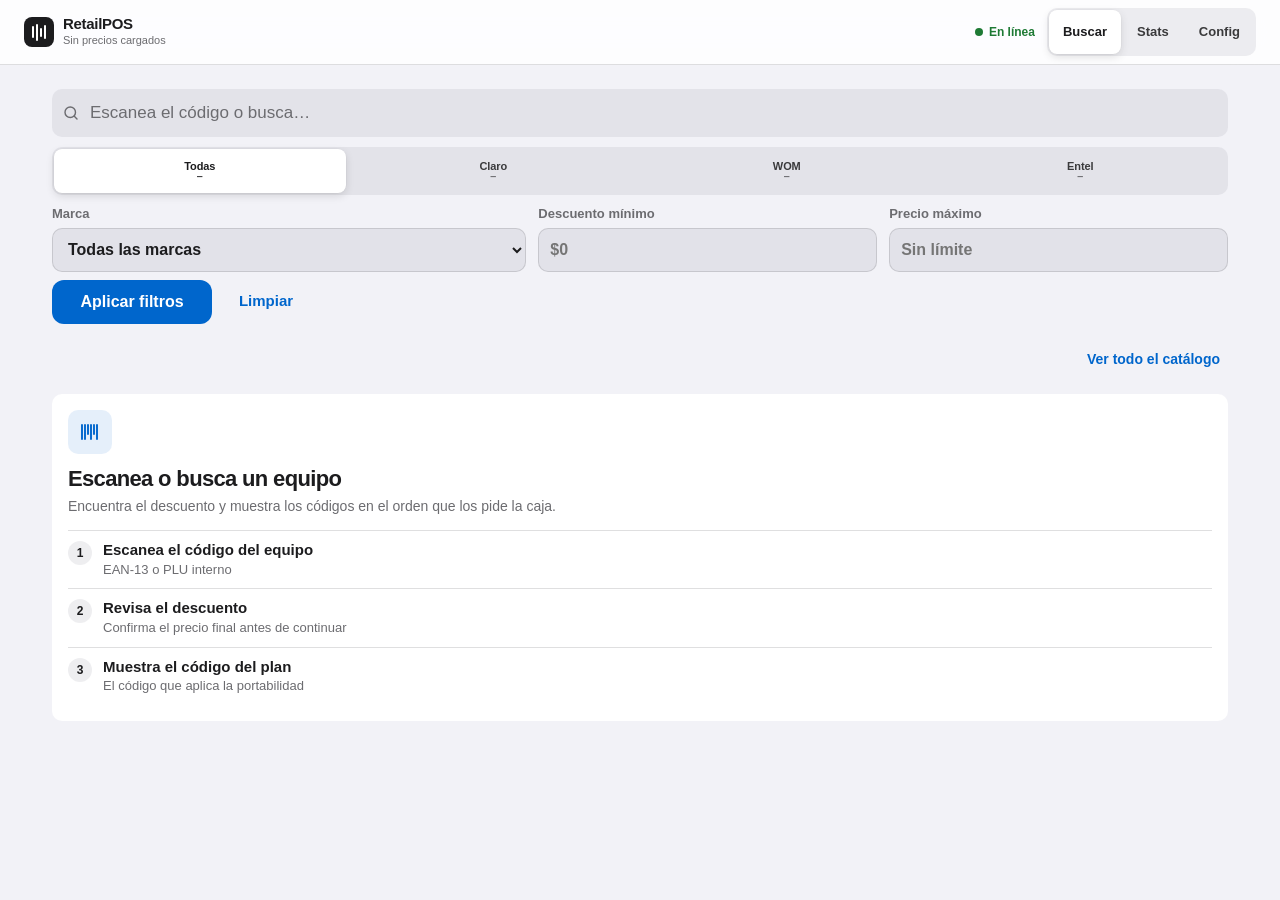
==== commit dd6f730d: "feat(ui): agrega estadisticas y configuracion con carga de archivos" ====
--- a/templates/index.html
+++ b/templates/index.html
@@ -185,6 +185,7 @@
     <section id="viewStats" class="view" data-view="stats" aria-labelledby="statsTitle" hidden>
       <h1 id="statsTitle" class="large-title">Estadísticas</h1>
       <p class="large-sub">Resumen del catálogo vigente</p>
+      <h2 class="group-header">Máx. descuento por operadora</h2>
       <div id="statsGrid" class="stats-grid"></div>
     </section>
 
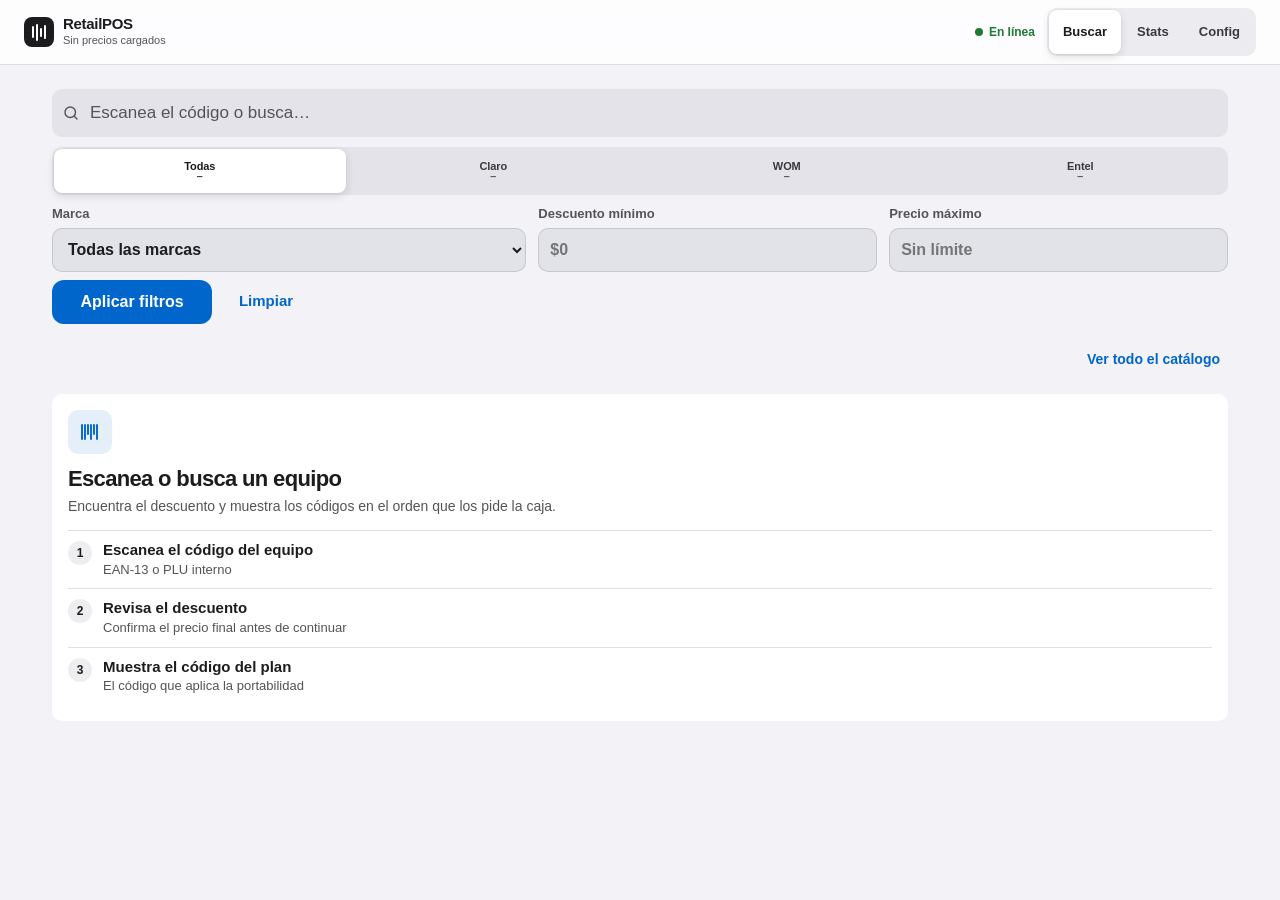
==== commit cb87d4d6: "feat(ui): pule contraste, accesibilidad y documenta la entrega iOS" ====
--- a/templates/index.html
+++ b/templates/index.html
@@ -4,6 +4,7 @@
   <meta charset="UTF-8">
   <meta name="viewport" content="width=device-width, initial-scale=1, viewport-fit=cover">
   <title>RetailPOS Pro · Precios y códigos</title>
+  <meta name="description" content="Consulta precios, descuentos y códigos de portabilidad de equipos Claro, WOM y Entel desde el mostrador.">
 
   <link rel="manifest" href="/manifest.json">
   <meta name="theme-color" content="#F2F2F7">
--- a/static/app.css
+++ b/static/app.css
@@ -5,7 +5,7 @@
   --surface-muted-strong: rgba(118, 118, 128, 0.20);
   --ink: #1C1C1E;
   --ink-secondary: #3A3A3C;
-  --muted: #6C6C70;
+  --muted: #545458;
   --separator: rgba(60, 60, 67, 0.29);
   --separator-soft: rgba(60, 60, 67, 0.16);
   --tint: #0066CC;
@@ -64,6 +64,7 @@
   position: absolute; left: 12px; top: -60px;
   z-index: 200; background: var(--surface); color: var(--tint);
   padding: 10px 14px; border-radius: 8px; font-weight: 700;
+  min-height: 44px; display: inline-flex; align-items: center;
 }
 .skip-link:focus { top: 10px; }
 
@@ -527,7 +528,7 @@
   .brand-sub { max-width: 140px; }
   .app-main { padding-left: 12px; padding-right: 12px; }
   .filter-button span:not(.filter-count) { display: none; }
-  .filter-button { padding: 0 10px; }
+  .filter-button { padding: 0 10px; min-width: 44px; justify-content: center; }
   .seg-label { font-size: 10px; }
   .result-name { font-size: 15px; }
   .discount-big { font-size: 25px; }
